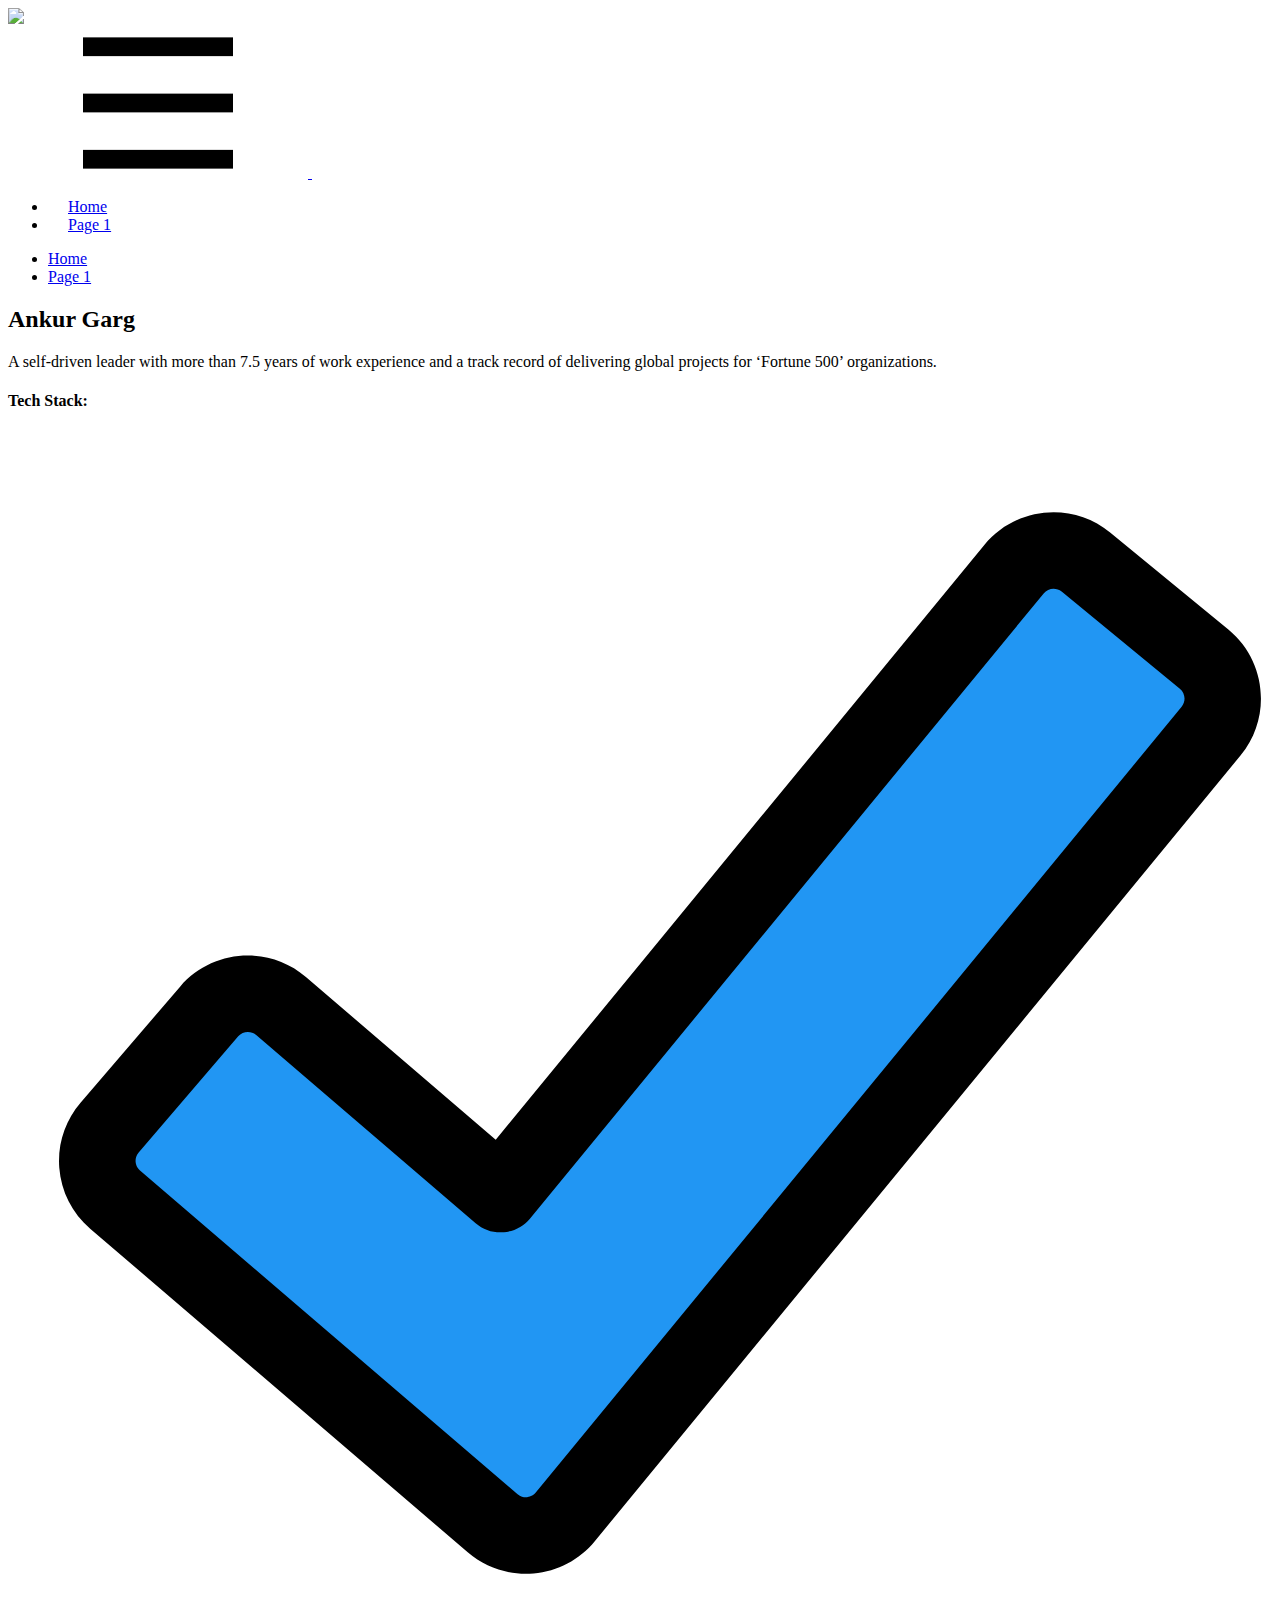
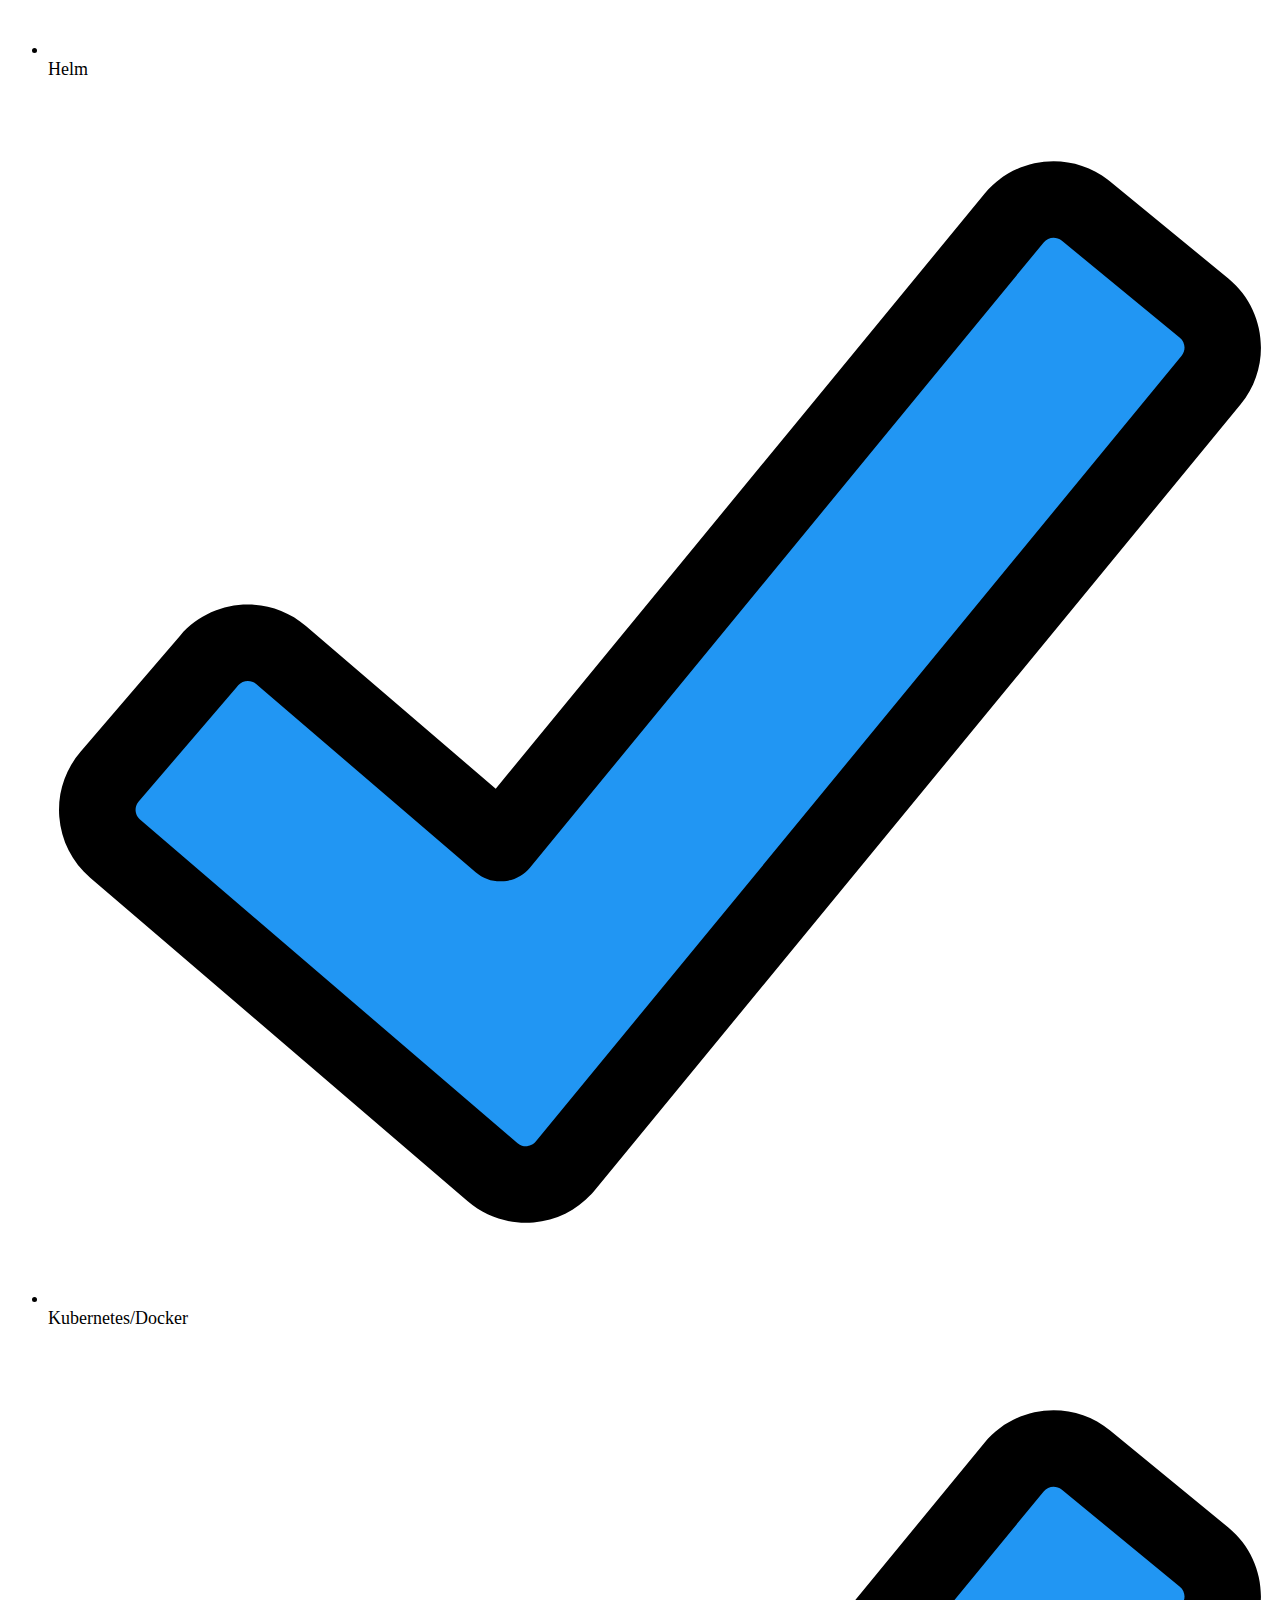
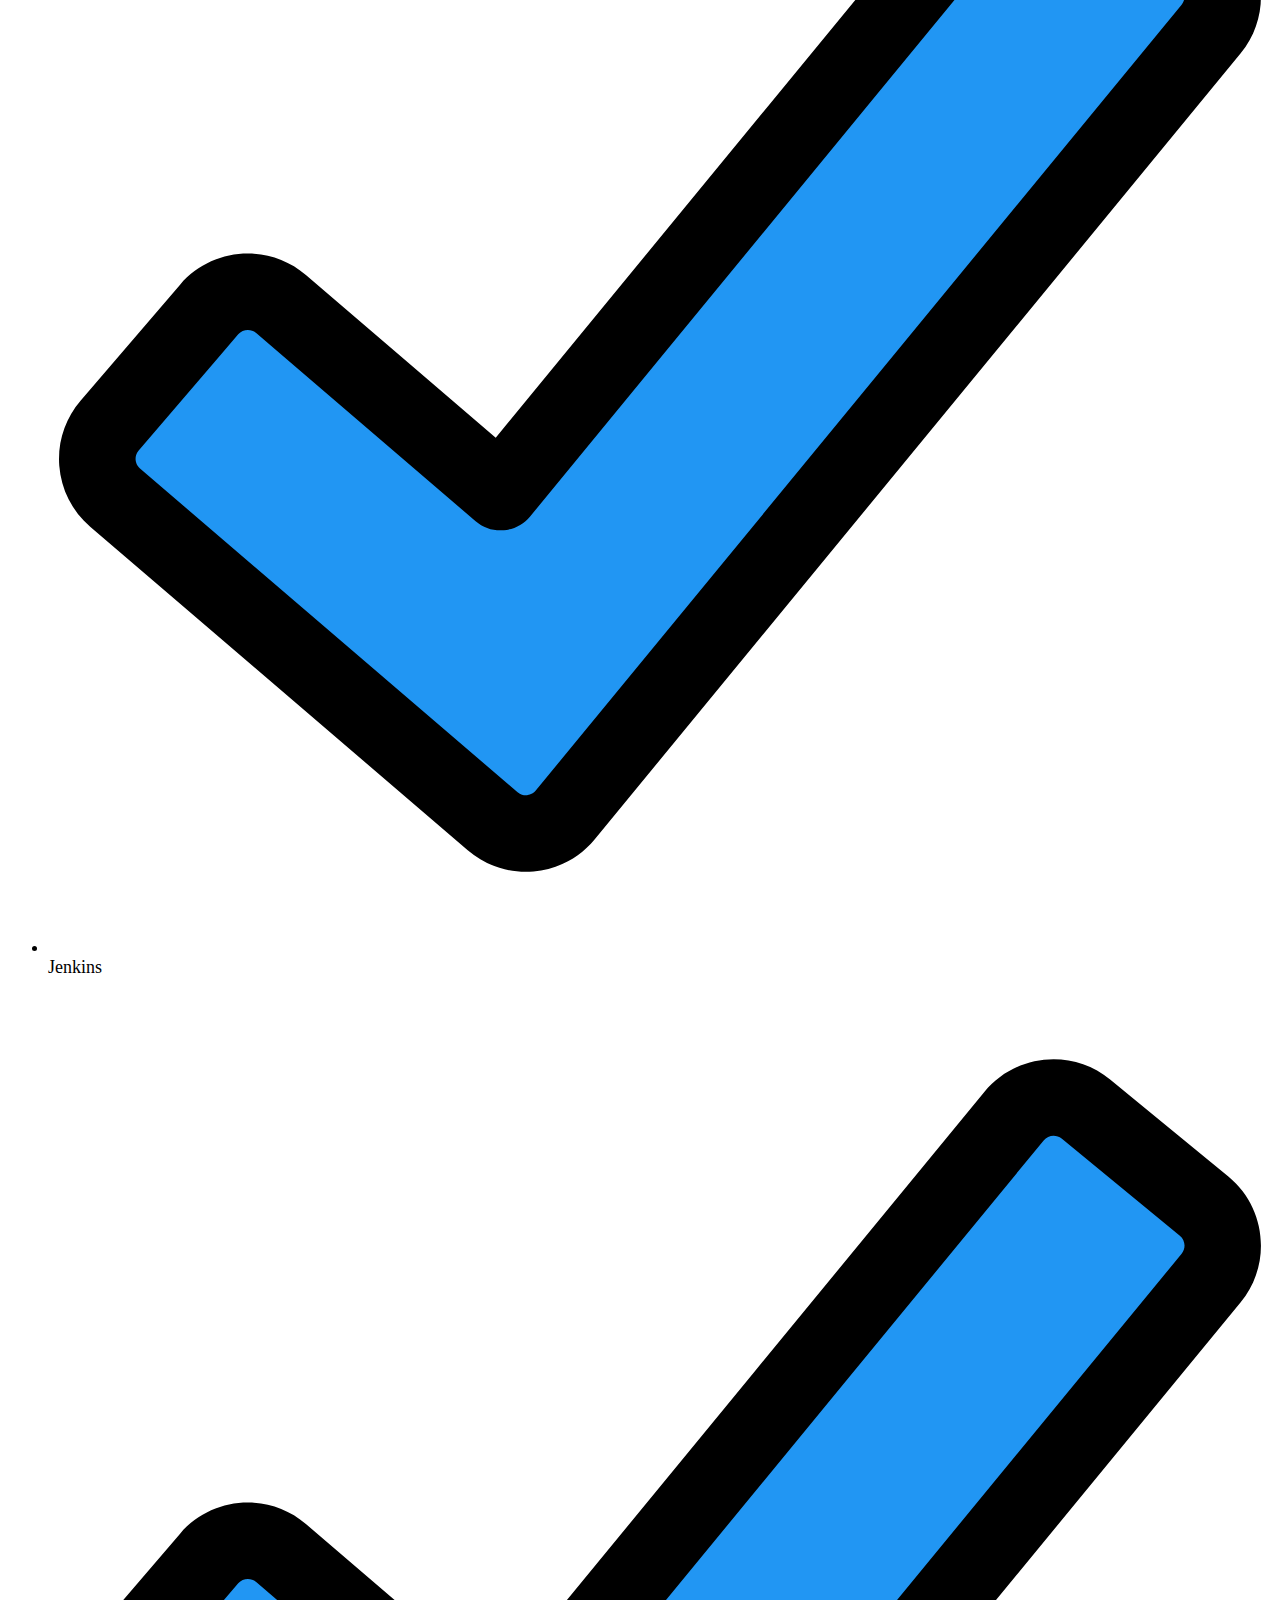
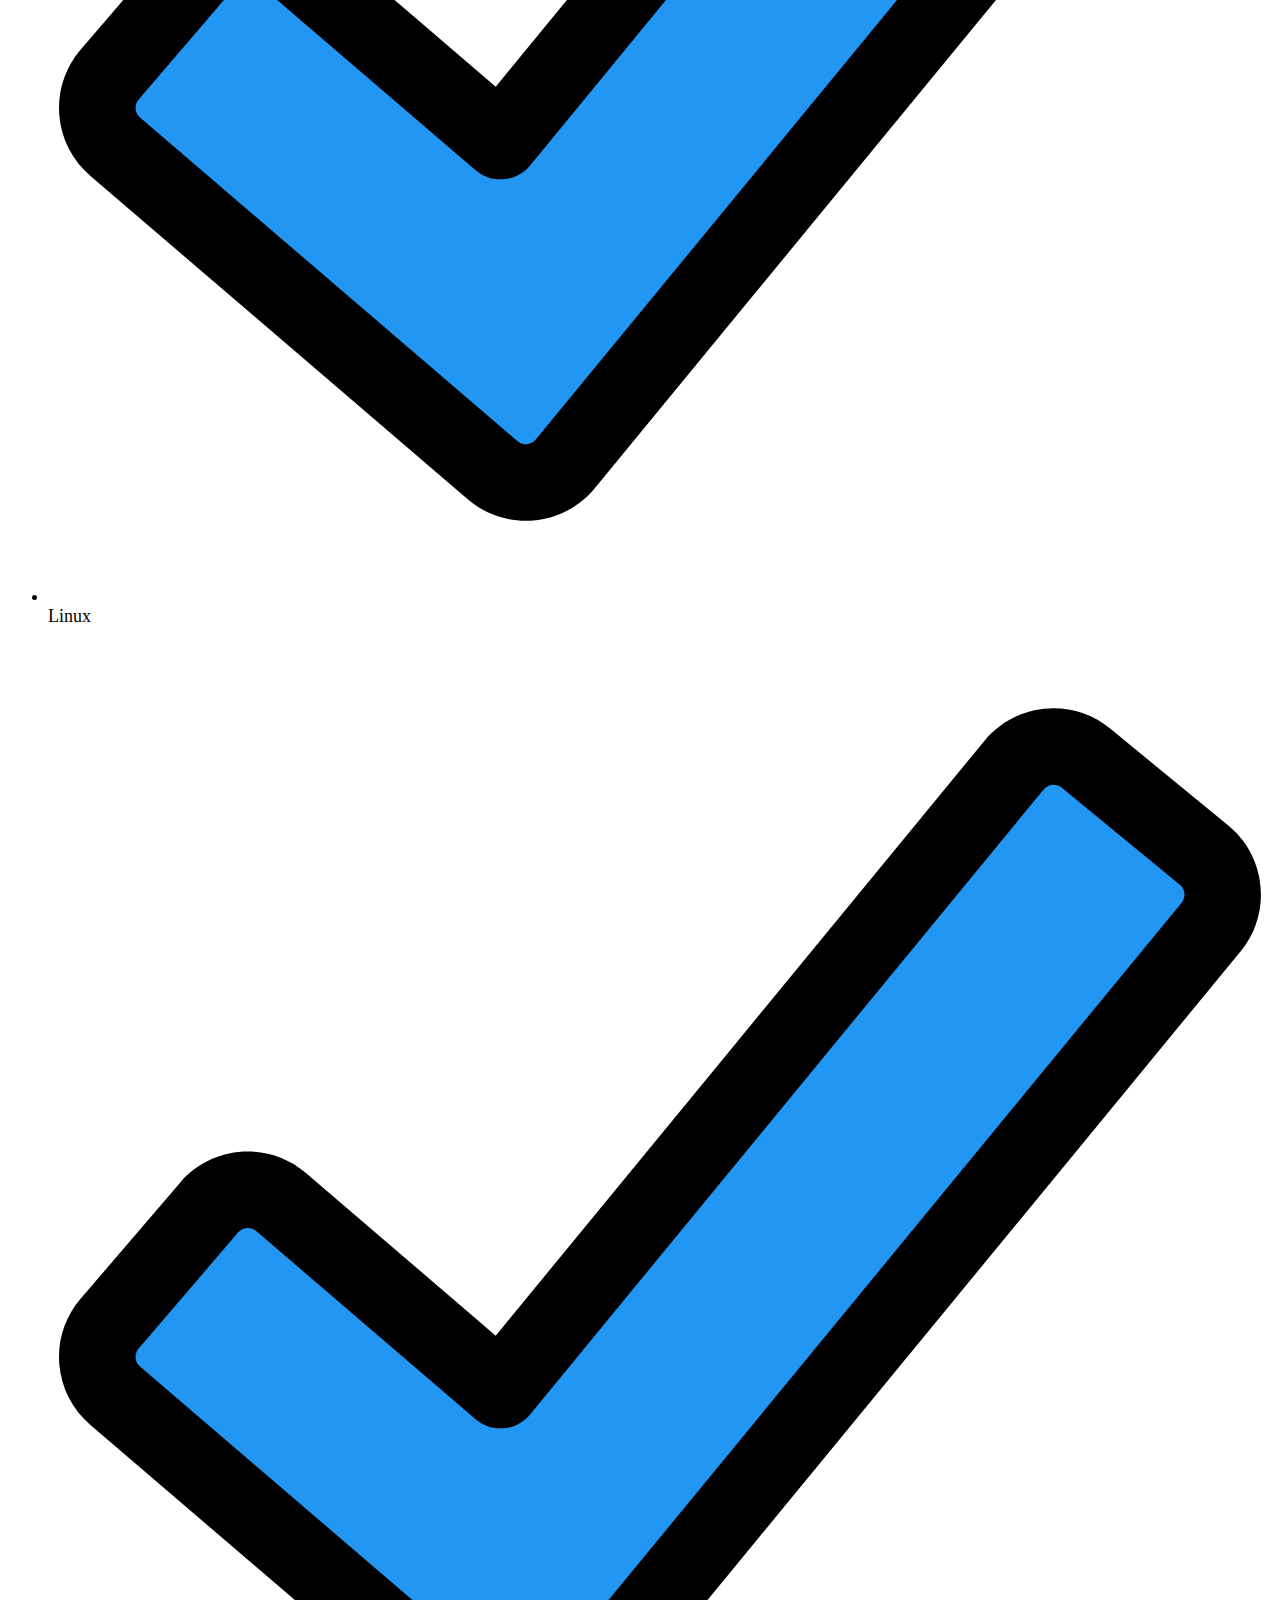
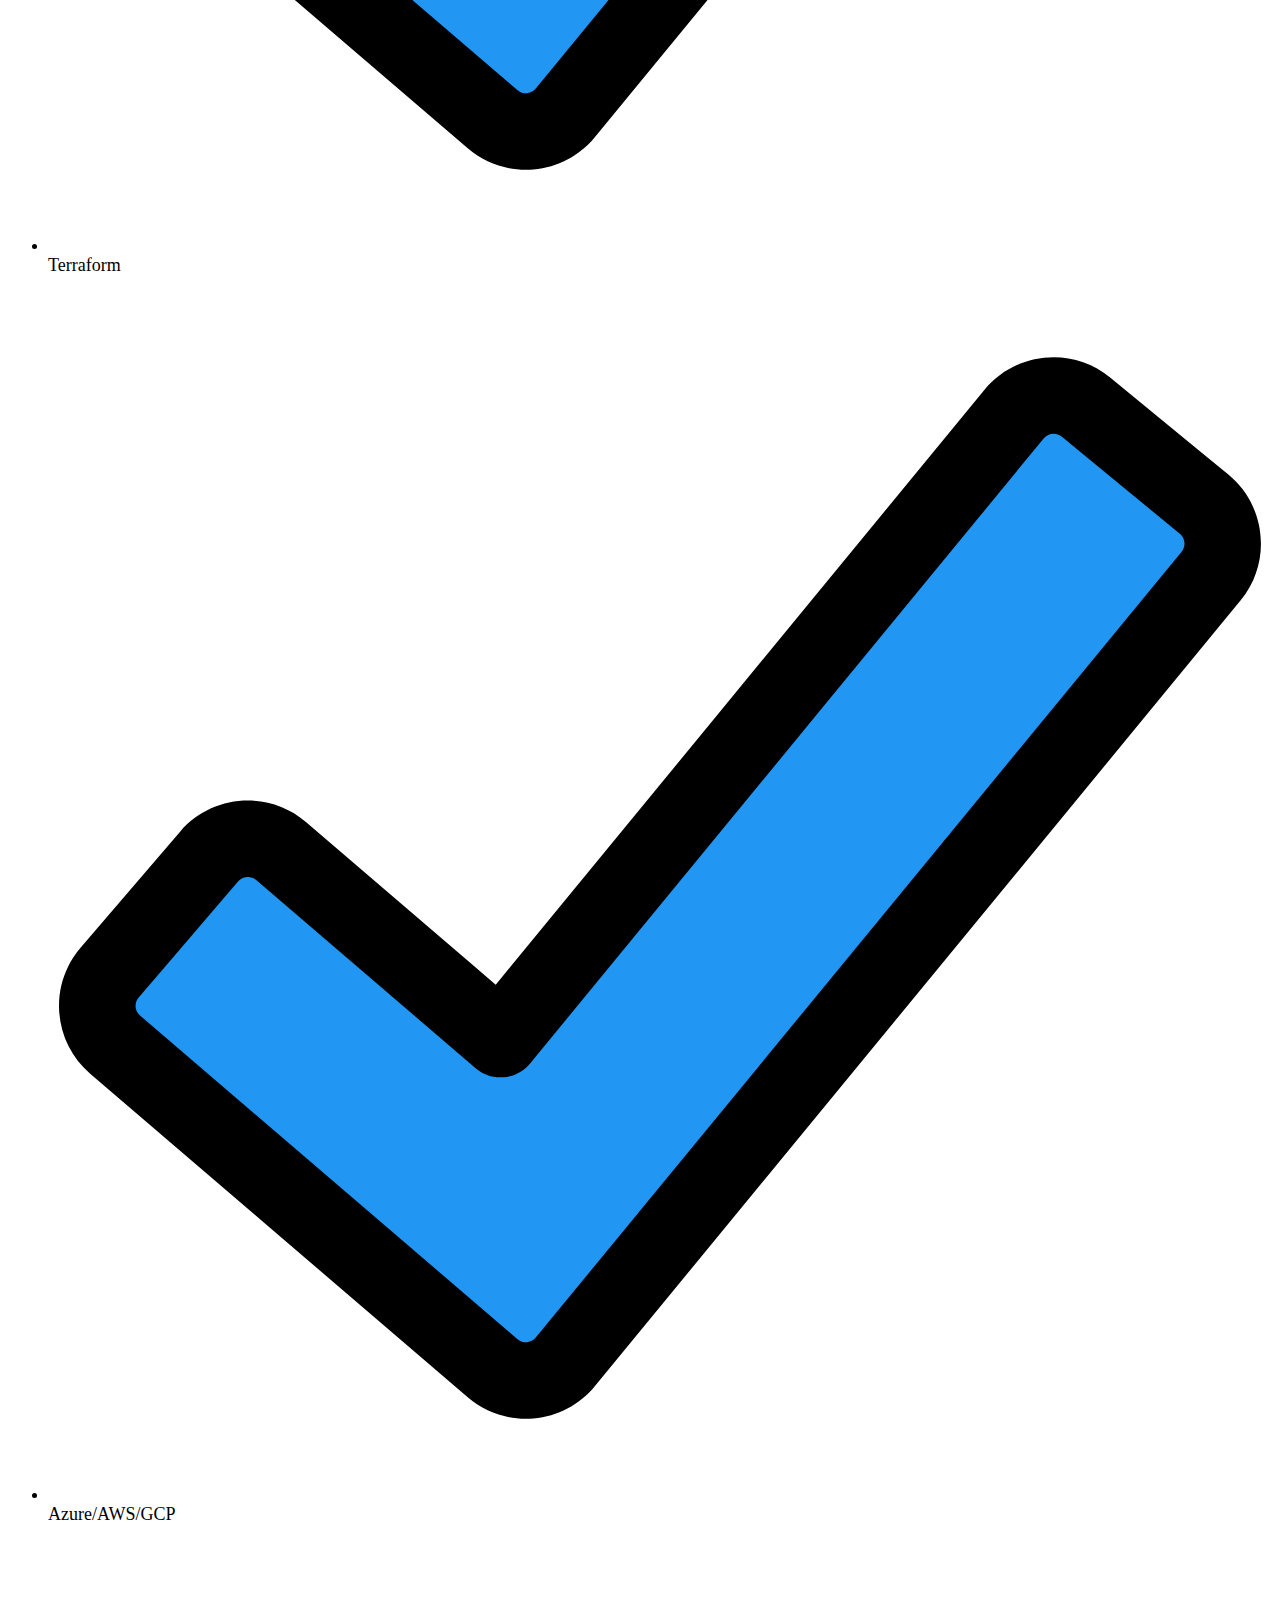
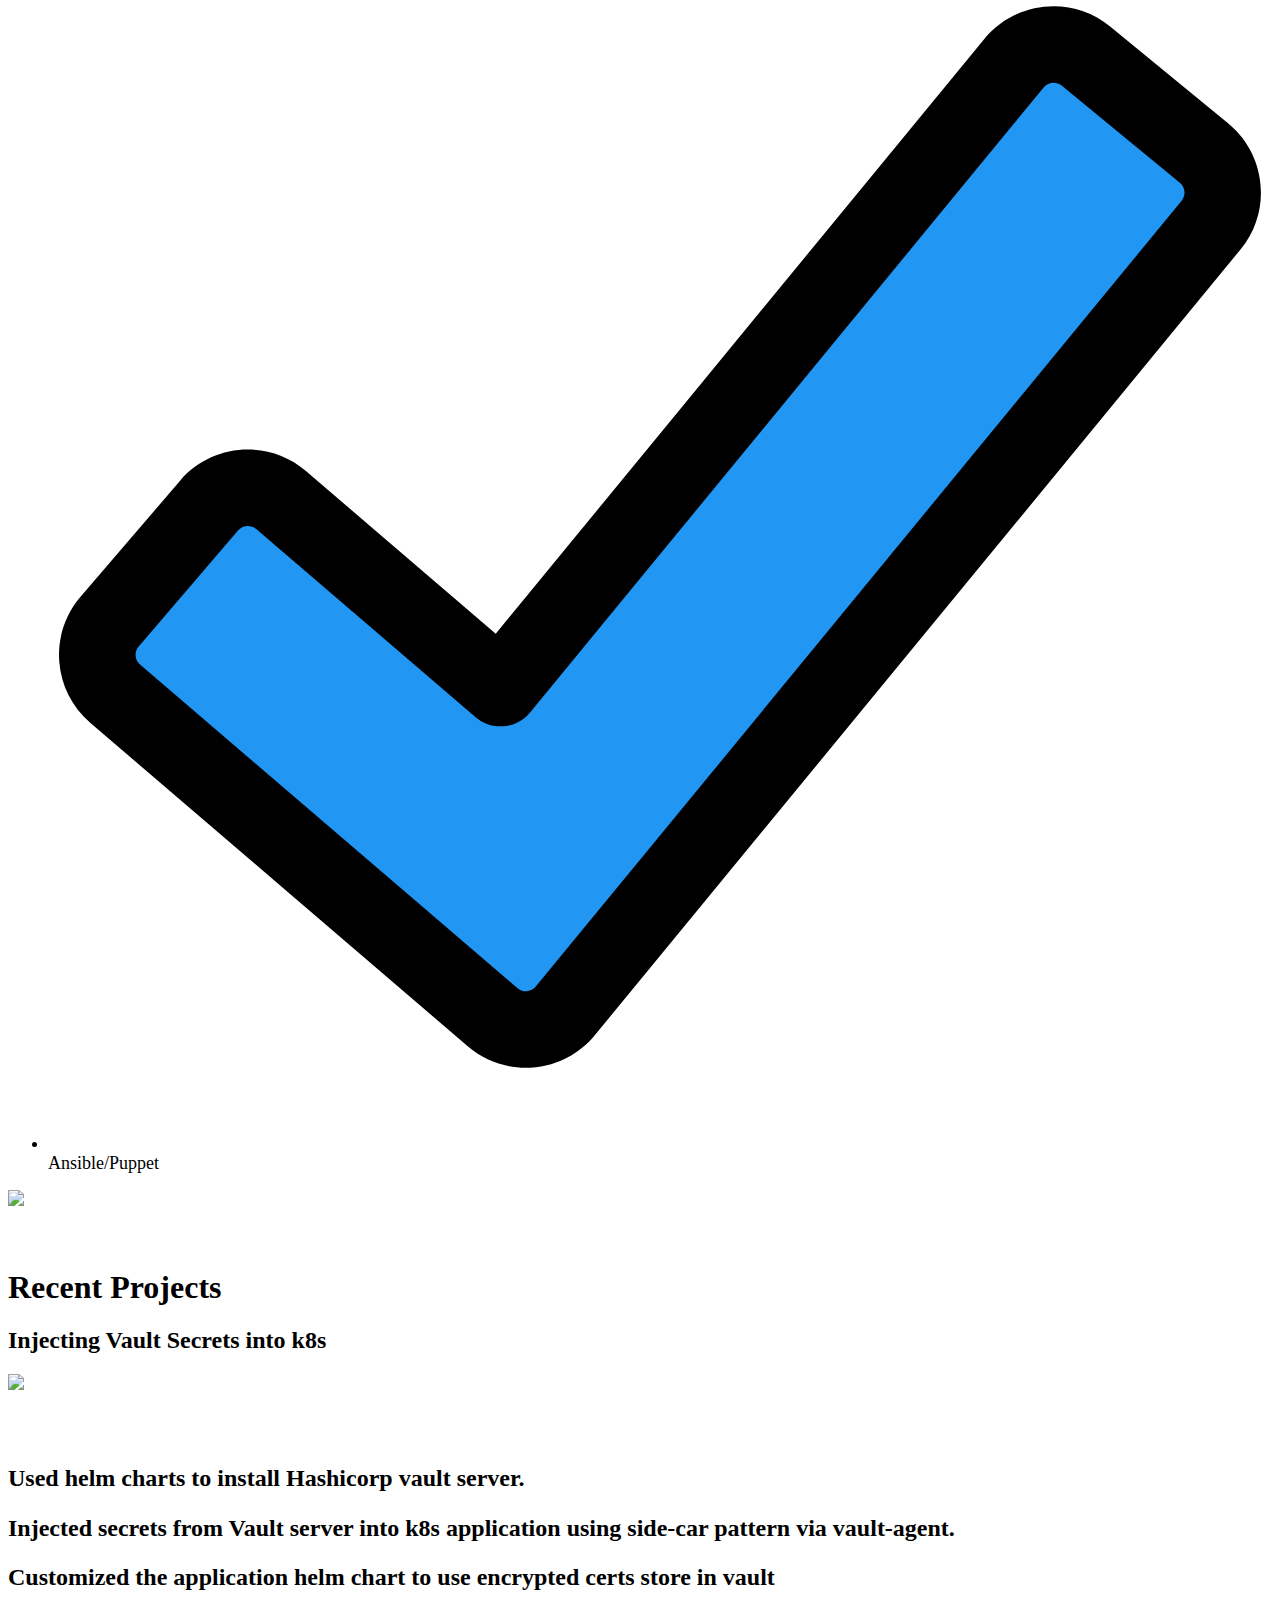
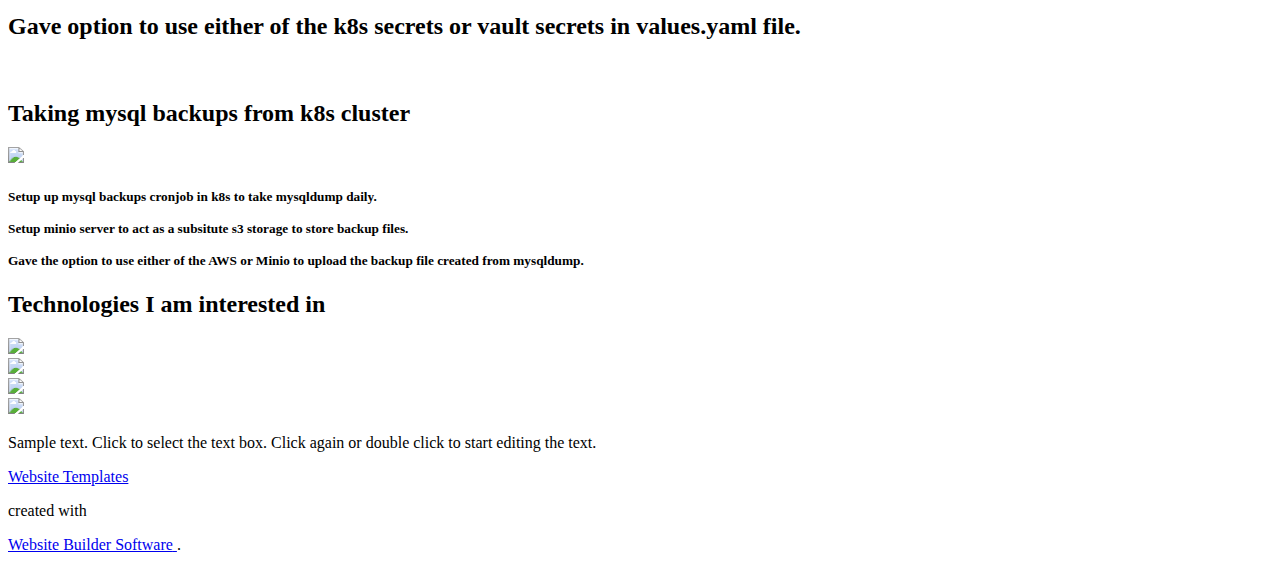
==== index.html @ 7fe05482 "Create index.html" ====
<!DOCTYPE html>
<html style="font-size: 16px;">
  <head>
    <meta name="viewport" content="width=device-width, initial-scale=1.0">
    <meta charset="utf-8">
    <meta name="keywords" content="Resume">
    <meta name="description" content="">
    <meta name="page_type" content="np-template-header-footer-from-plugin">
    <title>Home</title>
    <link rel="stylesheet" href="nicepage.css" media="screen">
<link rel="stylesheet" href="Home.css" media="screen">
    <script class="u-script" type="text/javascript" src="jquery.js" defer=""></script>
    <script class="u-script" type="text/javascript" src="nicepage.js" defer=""></script>
    <meta name="generator" content="Nicepage 3.15.3, nicepage.com">
    <link id="u-theme-google-font" rel="stylesheet" href="https://fonts.googleapis.com/css?family=Roboto:100,100i,300,300i,400,400i,500,500i,700,700i,900,900i|Open+Sans:300,300i,400,400i,600,600i,700,700i,800,800i">
    
    
    
    
    
    <script type="application/ld+json">{
		"@context": "http://schema.org",
		"@type": "Organization",
		"name": "",
		"url": "index.html",
		"logo": "images/default-logo.png"
}</script>
    <meta property="og:title" content="Home">
    <meta property="og:type" content="website">
    <meta name="theme-color" content="#478ac9">
    <link rel="canonical" href="index.html">
    <meta property="og:url" content="index.html">
  </head>
  <body data-home-page="Home.html" data-home-page-title="Home" class="u-body"><header class="u-clearfix u-header u-header" id="sec-7d2a"><div class="u-clearfix u-sheet u-valign-middle u-sheet-1">
        <a href="https://nicepage.com" class="u-image u-logo u-image-1">
          <img src="images/default-logo.png" class="u-logo-image u-logo-image-1">
        </a>
        <nav class="u-menu u-menu-dropdown u-offcanvas u-menu-1">
          <div class="menu-collapse" style="font-size: 1rem; letter-spacing: 0px;">
            <a class="u-button-style u-custom-left-right-menu-spacing u-custom-padding-bottom u-custom-top-bottom-menu-spacing u-nav-link u-text-active-palette-1-base u-text-hover-palette-2-base" href="#">
              <svg><use xmlns:xlink="http://www.w3.org/1999/xlink" xlink:href="#menu-hamburger"></use></svg>
              <svg version="1.1" xmlns="http://www.w3.org/2000/svg" xmlns:xlink="http://www.w3.org/1999/xlink"><defs><symbol id="menu-hamburger" viewBox="0 0 16 16" style="width: 16px; height: 16px;"><rect y="1" width="16" height="2"></rect><rect y="7" width="16" height="2"></rect><rect y="13" width="16" height="2"></rect>
</symbol>
</defs></svg>
            </a>
          </div>
          <div class="u-nav-container">
            <ul class="u-nav u-unstyled u-nav-1"><li class="u-nav-item"><a class="u-button-style u-nav-link u-text-active-palette-1-base u-text-hover-palette-2-base" href="Home.html" style="padding: 10px 20px;">Home</a>
</li><li class="u-nav-item"><a class="u-button-style u-nav-link u-text-active-palette-1-base u-text-hover-palette-2-base" href="Page-1.html" style="padding: 10px 20px;">Page 1</a>
</li></ul>
          </div>
          <div class="u-nav-container-collapse">
            <div class="u-black u-container-style u-inner-container-layout u-opacity u-opacity-95 u-sidenav">
              <div class="u-sidenav-overflow">
                <div class="u-menu-close"></div>
                <ul class="u-align-center u-nav u-popupmenu-items u-unstyled u-nav-2"><li class="u-nav-item"><a class="u-button-style u-nav-link" href="Home.html">Home</a>
</li><li class="u-nav-item"><a class="u-button-style u-nav-link" href="Page-1.html">Page 1</a>
</li></ul>
              </div>
            </div>
            <div class="u-black u-menu-overlay u-opacity u-opacity-70"></div>
          </div>
        </nav>
      </div></header>
    <section class="u-align-center u-clearfix u-section-1" id="carousel_e7df">
      <div class="u-clearfix u-expanded-width u-layout-wrap u-layout-wrap-1">
        <div class="u-layout" style="">
          <div class="u-layout-row" style="">
            <div class="u-container-style u-layout-cell u-palette-3-light-3 u-size-30 u-layout-cell-1">
              <div class="u-container-layout u-container-layout-1">
                <h2 class="u-custom-font u-font-georgia u-text u-text-1">Ankur Garg</h2>
                <p class="u-custom-font u-heading-font u-text u-text-2">A
self-driven leader with more than 7.5 years of work experience and a track record
of delivering global projects for ‘Fortune 500’ organizations.</p>
                <h4 class="u-align-left u-text u-text-3">Tech Stack:&nbsp;</h4>
                <ul class="u-align-left u-custom-list u-indent-4 u-spacing-8 u-text u-text-4">
                  <li>
                    <div class="class u-list-icon u-list-icon-1">
                      <svg class="u-svg-content" viewBox="0 0 24 24" id="svg-b1f6"><path d="m23.526 5.101c-.04-.399-.231-.759-.541-1.014l-2.318-1.904c-.639-.524-1.585-.432-2.111.207l-9.745 11.86-3.916-3.355c-.628-.536-1.576-.465-2.115.163l-1.952 2.278c-.261.304-.388.691-.357 1.091s.215.764.52 1.024l7.403 6.346c.275.235.616.361.974.361.044 0 .089-.002.134-.006.405-.036.77-.229 1.028-.542l12.662-15.411c.255-.309.373-.7.334-1.098z" fill="#2196f3"></path><path d="m.638 13.173c-.304.354-.452.807-.417 1.273.036.466.251.891.606 1.194l7.403 6.346v.001c.321.273.719.421 1.136.421.052 0 .104-.003.156-.007.472-.042.898-.266 1.199-.632l12.665-15.411c.613-.746.504-1.852-.242-2.464l-2.318-1.904c-.744-.612-1.848-.504-2.463.24l-9.584 11.665-3.722-3.189c-.732-.627-1.839-.543-2.467.189zm3.444-1.329 4.303 3.688c.153.131.348.196.554.178.201-.018.386-.115.514-.271l10.07-12.255c.087-.107.246-.123.352-.035l2.318 1.904c.107.088.123.246.035.353l-12.664 15.41c-.058.07-.132.087-.171.09-.039.006-.115.001-.185-.059l-7.404-6.346c-.068-.059-.083-.132-.086-.171-.003-.038.001-.113.06-.182l1.952-2.278c.089-.102.247-.116.352-.026z"></path></svg>
                    </div>
                    <span style="font-size: 1.125rem;">Helm</span>
                  </li>
                  <li>
                    <div class="class u-list-icon u-list-icon-2">
                      <svg class="u-svg-content" viewBox="0 0 24 24" id="svg-b1f6"><path d="m23.526 5.101c-.04-.399-.231-.759-.541-1.014l-2.318-1.904c-.639-.524-1.585-.432-2.111.207l-9.745 11.86-3.916-3.355c-.628-.536-1.576-.465-2.115.163l-1.952 2.278c-.261.304-.388.691-.357 1.091s.215.764.52 1.024l7.403 6.346c.275.235.616.361.974.361.044 0 .089-.002.134-.006.405-.036.77-.229 1.028-.542l12.662-15.411c.255-.309.373-.7.334-1.098z" fill="#2196f3"></path><path d="m.638 13.173c-.304.354-.452.807-.417 1.273.036.466.251.891.606 1.194l7.403 6.346v.001c.321.273.719.421 1.136.421.052 0 .104-.003.156-.007.472-.042.898-.266 1.199-.632l12.665-15.411c.613-.746.504-1.852-.242-2.464l-2.318-1.904c-.744-.612-1.848-.504-2.463.24l-9.584 11.665-3.722-3.189c-.732-.627-1.839-.543-2.467.189zm3.444-1.329 4.303 3.688c.153.131.348.196.554.178.201-.018.386-.115.514-.271l10.07-12.255c.087-.107.246-.123.352-.035l2.318 1.904c.107.088.123.246.035.353l-12.664 15.41c-.058.07-.132.087-.171.09-.039.006-.115.001-.185-.059l-7.404-6.346c-.068-.059-.083-.132-.086-.171-.003-.038.001-.113.06-.182l1.952-2.278c.089-.102.247-.116.352-.026z"></path></svg>
                    </div>
                    <span style="font-size: 1.125rem;"> Kubernetes/Docker</span>
                  </li>
                  <li>
                    <div class="class u-list-icon u-list-icon-3">
                      <svg class="u-svg-content" viewBox="0 0 24 24" id="svg-b1f6"><path d="m23.526 5.101c-.04-.399-.231-.759-.541-1.014l-2.318-1.904c-.639-.524-1.585-.432-2.111.207l-9.745 11.86-3.916-3.355c-.628-.536-1.576-.465-2.115.163l-1.952 2.278c-.261.304-.388.691-.357 1.091s.215.764.52 1.024l7.403 6.346c.275.235.616.361.974.361.044 0 .089-.002.134-.006.405-.036.77-.229 1.028-.542l12.662-15.411c.255-.309.373-.7.334-1.098z" fill="#2196f3"></path><path d="m.638 13.173c-.304.354-.452.807-.417 1.273.036.466.251.891.606 1.194l7.403 6.346v.001c.321.273.719.421 1.136.421.052 0 .104-.003.156-.007.472-.042.898-.266 1.199-.632l12.665-15.411c.613-.746.504-1.852-.242-2.464l-2.318-1.904c-.744-.612-1.848-.504-2.463.24l-9.584 11.665-3.722-3.189c-.732-.627-1.839-.543-2.467.189zm3.444-1.329 4.303 3.688c.153.131.348.196.554.178.201-.018.386-.115.514-.271l10.07-12.255c.087-.107.246-.123.352-.035l2.318 1.904c.107.088.123.246.035.353l-12.664 15.41c-.058.07-.132.087-.171.09-.039.006-.115.001-.185-.059l-7.404-6.346c-.068-.059-.083-.132-.086-.171-.003-.038.001-.113.06-.182l1.952-2.278c.089-.102.247-.116.352-.026z"></path></svg>
                    </div>
                    <span style="font-size: 1.125rem;"> Jenkins</span>
                  </li>
                  <li>
                    <div class="class u-list-icon u-list-icon-4">
                      <svg class="u-svg-content" viewBox="0 0 24 24" id="svg-b1f6"><path d="m23.526 5.101c-.04-.399-.231-.759-.541-1.014l-2.318-1.904c-.639-.524-1.585-.432-2.111.207l-9.745 11.86-3.916-3.355c-.628-.536-1.576-.465-2.115.163l-1.952 2.278c-.261.304-.388.691-.357 1.091s.215.764.52 1.024l7.403 6.346c.275.235.616.361.974.361.044 0 .089-.002.134-.006.405-.036.77-.229 1.028-.542l12.662-15.411c.255-.309.373-.7.334-1.098z" fill="#2196f3"></path><path d="m.638 13.173c-.304.354-.452.807-.417 1.273.036.466.251.891.606 1.194l7.403 6.346v.001c.321.273.719.421 1.136.421.052 0 .104-.003.156-.007.472-.042.898-.266 1.199-.632l12.665-15.411c.613-.746.504-1.852-.242-2.464l-2.318-1.904c-.744-.612-1.848-.504-2.463.24l-9.584 11.665-3.722-3.189c-.732-.627-1.839-.543-2.467.189zm3.444-1.329 4.303 3.688c.153.131.348.196.554.178.201-.018.386-.115.514-.271l10.07-12.255c.087-.107.246-.123.352-.035l2.318 1.904c.107.088.123.246.035.353l-12.664 15.41c-.058.07-.132.087-.171.09-.039.006-.115.001-.185-.059l-7.404-6.346c-.068-.059-.083-.132-.086-.171-.003-.038.001-.113.06-.182l1.952-2.278c.089-.102.247-.116.352-.026z"></path></svg>
                    </div>
                    <span style="font-size: 1.125rem;"> Linux</span>
                  </li>
                  <li>
                    <div class="class u-list-icon u-list-icon-5">
                      <svg class="u-svg-content" viewBox="0 0 24 24" id="svg-b1f6"><path d="m23.526 5.101c-.04-.399-.231-.759-.541-1.014l-2.318-1.904c-.639-.524-1.585-.432-2.111.207l-9.745 11.86-3.916-3.355c-.628-.536-1.576-.465-2.115.163l-1.952 2.278c-.261.304-.388.691-.357 1.091s.215.764.52 1.024l7.403 6.346c.275.235.616.361.974.361.044 0 .089-.002.134-.006.405-.036.77-.229 1.028-.542l12.662-15.411c.255-.309.373-.7.334-1.098z" fill="#2196f3"></path><path d="m.638 13.173c-.304.354-.452.807-.417 1.273.036.466.251.891.606 1.194l7.403 6.346v.001c.321.273.719.421 1.136.421.052 0 .104-.003.156-.007.472-.042.898-.266 1.199-.632l12.665-15.411c.613-.746.504-1.852-.242-2.464l-2.318-1.904c-.744-.612-1.848-.504-2.463.24l-9.584 11.665-3.722-3.189c-.732-.627-1.839-.543-2.467.189zm3.444-1.329 4.303 3.688c.153.131.348.196.554.178.201-.018.386-.115.514-.271l10.07-12.255c.087-.107.246-.123.352-.035l2.318 1.904c.107.088.123.246.035.353l-12.664 15.41c-.058.07-.132.087-.171.09-.039.006-.115.001-.185-.059l-7.404-6.346c-.068-.059-.083-.132-.086-.171-.003-.038.001-.113.06-.182l1.952-2.278c.089-.102.247-.116.352-.026z"></path></svg>
                    </div>
                    <span style="font-size: 1.125rem;"> Terraform</span>
                  </li>
                  <li>
                    <div class="class u-list-icon u-list-icon-6">
                      <svg class="u-svg-content" viewBox="0 0 24 24" id="svg-b1f6"><path d="m23.526 5.101c-.04-.399-.231-.759-.541-1.014l-2.318-1.904c-.639-.524-1.585-.432-2.111.207l-9.745 11.86-3.916-3.355c-.628-.536-1.576-.465-2.115.163l-1.952 2.278c-.261.304-.388.691-.357 1.091s.215.764.52 1.024l7.403 6.346c.275.235.616.361.974.361.044 0 .089-.002.134-.006.405-.036.77-.229 1.028-.542l12.662-15.411c.255-.309.373-.7.334-1.098z" fill="#2196f3"></path><path d="m.638 13.173c-.304.354-.452.807-.417 1.273.036.466.251.891.606 1.194l7.403 6.346v.001c.321.273.719.421 1.136.421.052 0 .104-.003.156-.007.472-.042.898-.266 1.199-.632l12.665-15.411c.613-.746.504-1.852-.242-2.464l-2.318-1.904c-.744-.612-1.848-.504-2.463.24l-9.584 11.665-3.722-3.189c-.732-.627-1.839-.543-2.467.189zm3.444-1.329 4.303 3.688c.153.131.348.196.554.178.201-.018.386-.115.514-.271l10.07-12.255c.087-.107.246-.123.352-.035l2.318 1.904c.107.088.123.246.035.353l-12.664 15.41c-.058.07-.132.087-.171.09-.039.006-.115.001-.185-.059l-7.404-6.346c-.068-.059-.083-.132-.086-.171-.003-.038.001-.113.06-.182l1.952-2.278c.089-.102.247-.116.352-.026z"></path></svg>
                    </div>
                    <span style="font-size: 1.125rem;"> Azure/AWS/GCP</span>
                  </li>
                  <li>
                    <div class="class u-list-icon u-list-icon-7">
                      <svg class="u-svg-content" viewBox="0 0 24 24" id="svg-b1f6"><path d="m23.526 5.101c-.04-.399-.231-.759-.541-1.014l-2.318-1.904c-.639-.524-1.585-.432-2.111.207l-9.745 11.86-3.916-3.355c-.628-.536-1.576-.465-2.115.163l-1.952 2.278c-.261.304-.388.691-.357 1.091s.215.764.52 1.024l7.403 6.346c.275.235.616.361.974.361.044 0 .089-.002.134-.006.405-.036.77-.229 1.028-.542l12.662-15.411c.255-.309.373-.7.334-1.098z" fill="#2196f3"></path><path d="m.638 13.173c-.304.354-.452.807-.417 1.273.036.466.251.891.606 1.194l7.403 6.346v.001c.321.273.719.421 1.136.421.052 0 .104-.003.156-.007.472-.042.898-.266 1.199-.632l12.665-15.411c.613-.746.504-1.852-.242-2.464l-2.318-1.904c-.744-.612-1.848-.504-2.463.24l-9.584 11.665-3.722-3.189c-.732-.627-1.839-.543-2.467.189zm3.444-1.329 4.303 3.688c.153.131.348.196.554.178.201-.018.386-.115.514-.271l10.07-12.255c.087-.107.246-.123.352-.035l2.318 1.904c.107.088.123.246.035.353l-12.664 15.41c-.058.07-.132.087-.171.09-.039.006-.115.001-.185-.059l-7.404-6.346c-.068-.059-.083-.132-.086-.171-.003-.038.001-.113.06-.182l1.952-2.278c.089-.102.247-.116.352-.026z"></path></svg>
                    </div>
                    <span style="font-size: 1.125rem;"> Ansible/Puppet</span>
                  </li>
                </ul>
              </div>
            </div>
            <div class="u-align-left u-black u-container-style u-layout-cell u-size-30 u-layout-cell-2">
              <div class="u-container-layout u-container-layout-2">
                <img class="u-image u-image-1" src="images/IMG_2496.jpg" data-image-width="240" data-image-height="320">
              </div>
            </div>
          </div>
        </div>
      </div>
    </section>
    <section class="u-clearfix u-section-2" id="sec-ea04">
      <div class="u-clearfix u-sheet u-sheet-1">
        <h1 class="u-align-center u-custom-font u-font-georgia u-text u-text-1">
          <br>Recent Projects
        </h1>
        <h2 class="u-align-center u-text u-text-2">Injecting Vault Secrets into k8s</h2>
        <div class="u-clearfix u-expanded-width u-layout-wrap u-layout-wrap-1">
          <div class="u-layout">
            <div class="u-layout-row">
              <div class="u-container-style u-layout-cell u-size-30 u-layout-cell-1">
                <div class="u-container-layout u-valign-middle u-container-layout-1">
                  <img class="u-image u-image-1" src="images/secret-injection.png" data-image-width="733" data-image-height="390">
                </div>
              </div>
              <div class="u-container-style u-layout-cell u-size-30 u-layout-cell-2">
                <div class="u-container-layout u-valign-middle u-container-layout-2">
                  <div class="fr-view u-align-left u-clearfix u-rich-text u-text u-text-3" data-animation-name="pulse" data-animation-duration="1000" data-animation-delay="0" data-animation-direction="">
                    <h5>
                      <span style="font-size: 1.5rem;">
                        <br>
                      </span>
                    </h5>
                    <h5>
                      <span style="font-size: 1.5rem;">Used helm charts to install Hashicorp vault server.</span>
                    </h5>
                    <h5>
                      <span style="font-size: 1.5rem;">Injected secrets from Vault server into k8s application using side-car pattern via vault-agent.</span>
                    </h5>
                    <h5>
                      <span style="font-size: 1.5rem;">Customized the application helm chart to use encrypted certs store in vault</span>
                    </h5>
                    <h5>
                      <span style="font-size: 1.5rem;">Gave option to use either of the k8s secrets or vault secrets in values.yaml file.</span>
                    </h5>
                    <p>
                      <br>
                    </p>
                  </div>
                </div>
              </div>
            </div>
          </div>
        </div>
      </div>
    </section>
    <section class="u-clearfix u-section-3" id="sec-cc48">
      <div class="u-clearfix u-sheet u-sheet-1">
        <h2 class="u-align-center u-text u-text-default u-text-1">Taking mysql backups from k8s cluster</h2>
        <div class="u-clearfix u-expanded-width u-layout-wrap u-layout-wrap-1">
          <div class="u-layout">
            <div class="u-layout-row">
              <div class="u-container-style u-layout-cell u-size-30 u-layout-cell-1">
                <div class="u-container-layout u-valign-middle u-container-layout-1">
                  <img class="u-align-center u-image u-image-1" src="images/mysqlbackup2.png" data-image-width="928" data-image-height="433">
                </div>
              </div>
              <div class="u-container-style u-layout-cell u-size-30 u-layout-cell-2">
                <div class="u-container-layout u-container-layout-2">
                  <h5 class="u-text u-text-default u-text-2">Setup up mysql backups cronjob in k8s to take mysqldump daily.<br>
                    <br>Setup minio server to act as a subsitute s3 storage to store backup files.<br>
                    <br>Gave the option to use either of the AWS or Minio to upload the backup file created from mysqldump.
                  </h5>
                </div>
              </div>
            </div>
          </div>
        </div>
      </div>
    </section>
    <section class="u-align-center u-clearfix u-section-4" id="sec-3a36">
      <div class="u-clearfix u-sheet u-sheet-1">
        <h2 class="u-text u-text-1">Technologies I am interested in</h2>
        <div class="u-expanded-width u-list u-list-1">
          <div class="u-repeater u-repeater-1">
            <div class="u-container-style u-list-item u-repeater-item">
              <div class="u-container-layout u-similar-container u-container-layout-1">
                <img class="u-image u-image-contain u-image-1" src="images/k8s.png" data-image-width="512" data-image-height="512">
              </div>
            </div>
            <div class="u-container-style u-list-item u-repeater-item">
              <div class="u-container-layout u-similar-container u-container-layout-2">
                <img class="u-image u-image-contain u-image-2" src="images/helm.png" data-image-width="400" data-image-height="400">
              </div>
            </div>
            <div class="u-container-style u-list-item u-repeater-item">
              <div class="u-container-layout u-similar-container u-container-layout-3">
                <img class="u-image u-image-contain u-image-3" src="images/docker.png" data-image-width="1354" data-image-height="1208">
              </div>
            </div>
            <div class="u-container-style u-list-item u-repeater-item">
              <div class="u-container-layout u-similar-container u-container-layout-4">
                <img class="u-image u-image-contain u-image-4" src="images/jenkins.png" data-image-width="1100" data-image-height="600">
              </div>
            </div>
          </div>
        </div>
      </div>
    </section>
    
    
    <footer class="u-align-center u-clearfix u-footer u-grey-80 u-footer" id="sec-c8a5"><div class="u-clearfix u-sheet u-sheet-1">
        <p class="u-small-text u-text u-text-variant u-text-1">Sample text. Click to select the text box. Click again or double click to start editing the text.</p>
      </div></footer>
    <section class="u-backlink u-clearfix u-grey-80">
      <a class="u-link" href="https://nicepage.com/website-templates" target="_blank">
        <span>Website Templates</span>
      </a>
      <p class="u-text">
        <span>created with</span>
      </p>
      <a class="u-link" href="https://nicepage.com/" target="_blank">
        <span>Website Builder Software</span>
      </a>. 
    </section>
  </body>
</html>
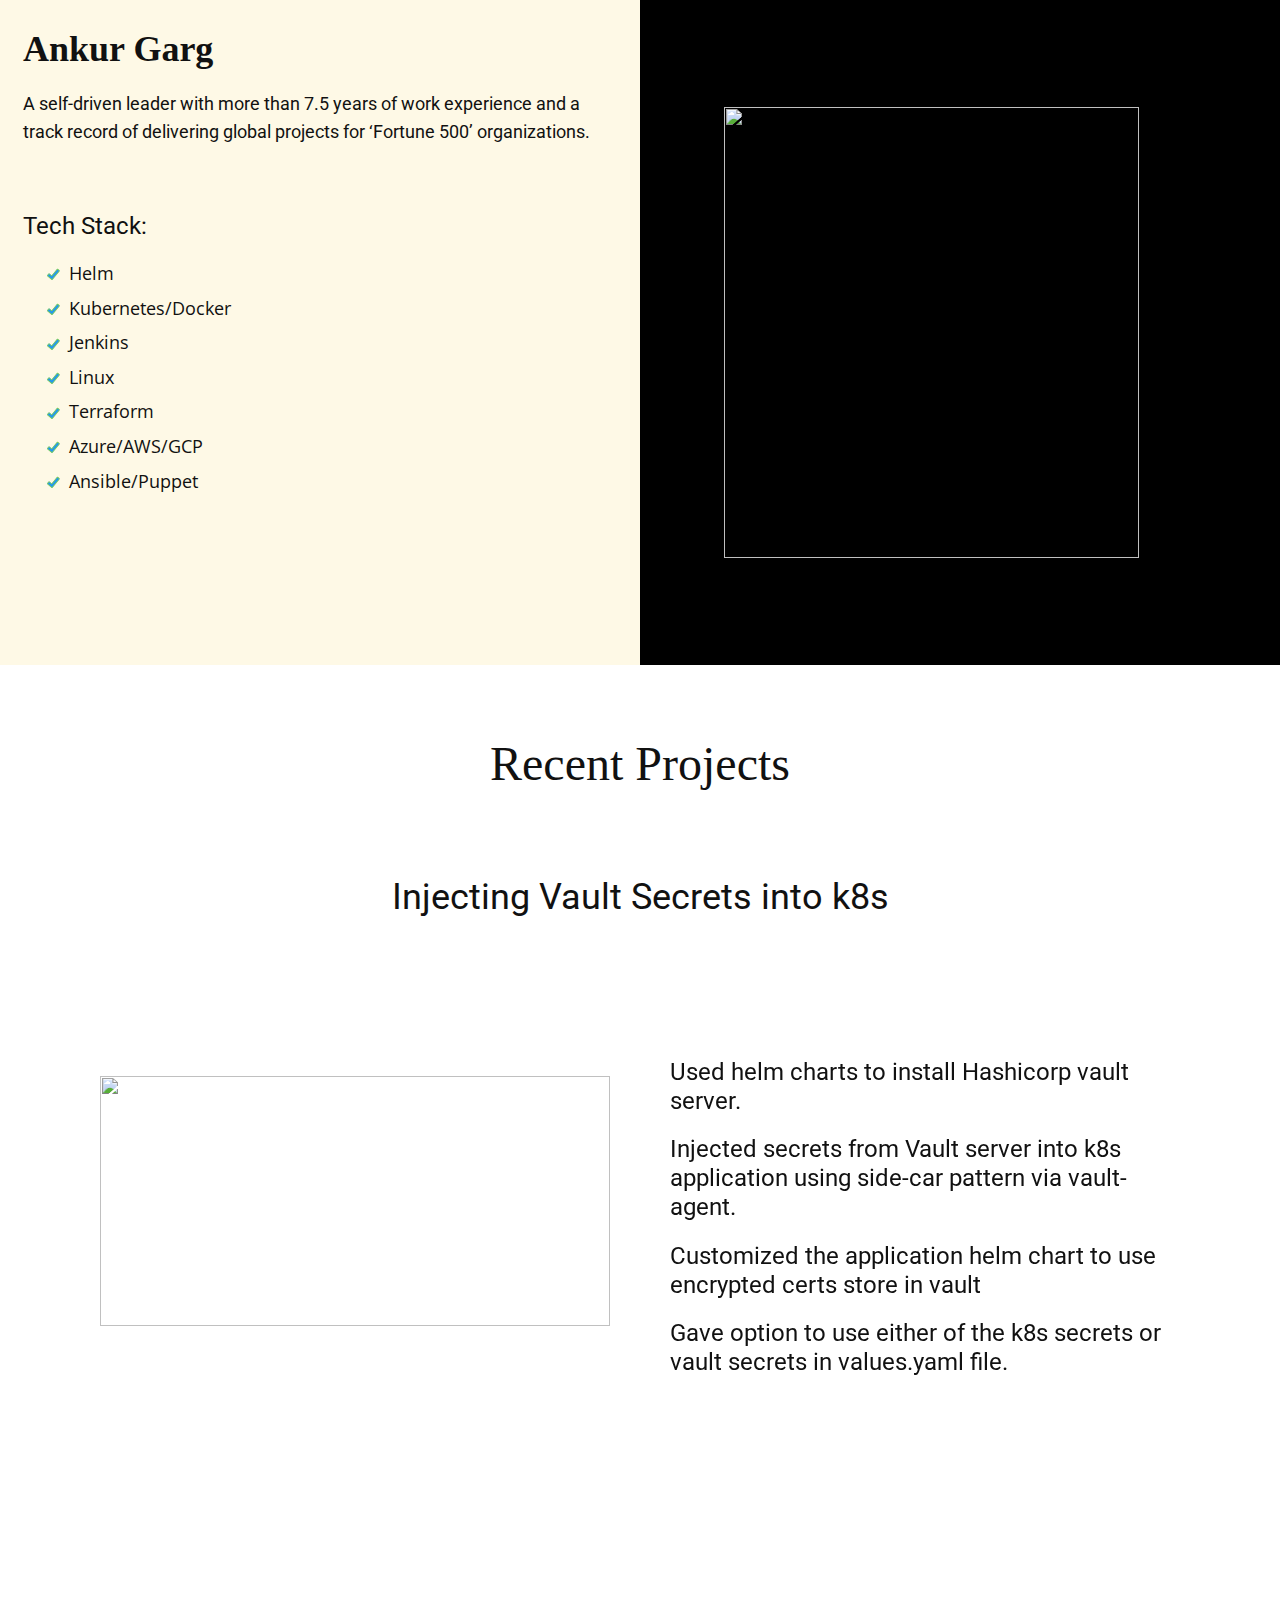
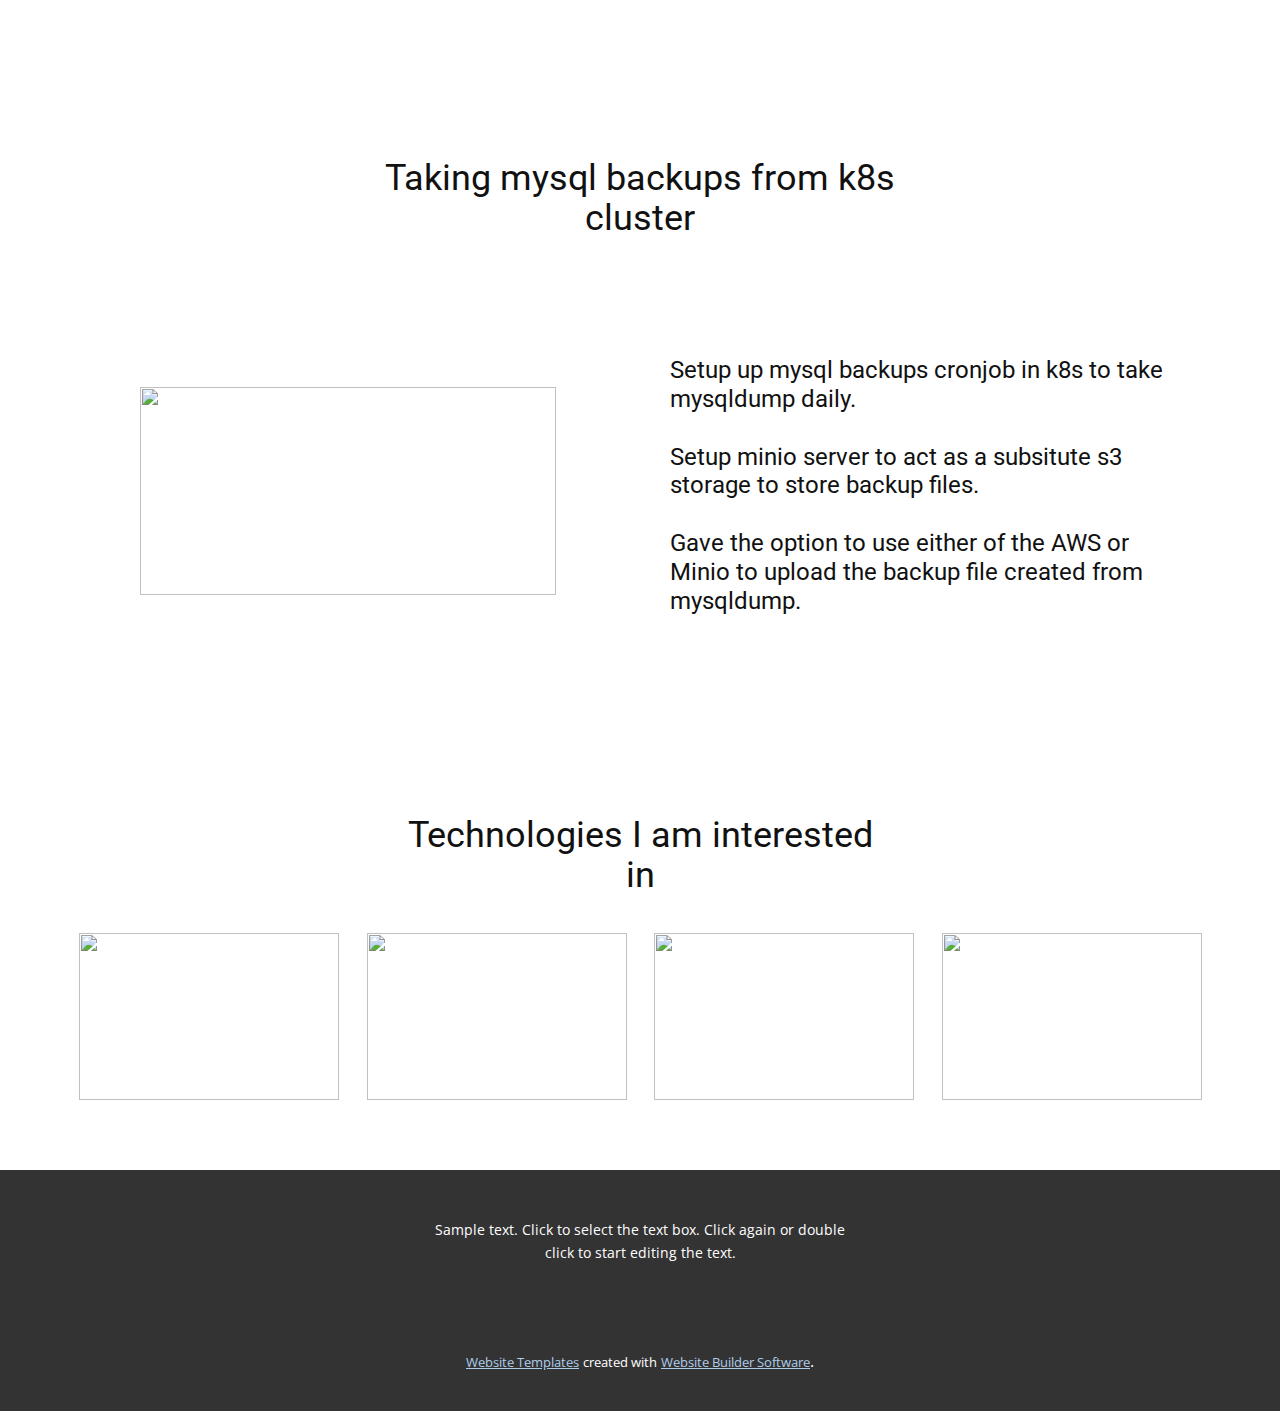
==== commit dac4e0e3: "Add files via upload" ====
--- a/index.html
+++ b/index.html
@@ -22,8 +22,7 @@
 		"@context": "http://schema.org",
 		"@type": "Organization",
 		"name": "",
-		"url": "index.html",
-		"logo": "images/default-logo.png"
+		"url": "index.html"
 }</script>
     <meta property="og:title" content="Home">
     <meta property="og:type" content="website">
@@ -31,37 +30,7 @@
     <link rel="canonical" href="index.html">
     <meta property="og:url" content="index.html">
   </head>
-  <body data-home-page="Home.html" data-home-page-title="Home" class="u-body"><header class="u-clearfix u-header u-header" id="sec-7d2a"><div class="u-clearfix u-sheet u-valign-middle u-sheet-1">
-        <a href="https://nicepage.com" class="u-image u-logo u-image-1">
-          <img src="images/default-logo.png" class="u-logo-image u-logo-image-1">
-        </a>
-        <nav class="u-menu u-menu-dropdown u-offcanvas u-menu-1">
-          <div class="menu-collapse" style="font-size: 1rem; letter-spacing: 0px;">
-            <a class="u-button-style u-custom-left-right-menu-spacing u-custom-padding-bottom u-custom-top-bottom-menu-spacing u-nav-link u-text-active-palette-1-base u-text-hover-palette-2-base" href="#">
-              <svg><use xmlns:xlink="http://www.w3.org/1999/xlink" xlink:href="#menu-hamburger"></use></svg>
-              <svg version="1.1" xmlns="http://www.w3.org/2000/svg" xmlns:xlink="http://www.w3.org/1999/xlink"><defs><symbol id="menu-hamburger" viewBox="0 0 16 16" style="width: 16px; height: 16px;"><rect y="1" width="16" height="2"></rect><rect y="7" width="16" height="2"></rect><rect y="13" width="16" height="2"></rect>
-</symbol>
-</defs></svg>
-            </a>
-          </div>
-          <div class="u-nav-container">
-            <ul class="u-nav u-unstyled u-nav-1"><li class="u-nav-item"><a class="u-button-style u-nav-link u-text-active-palette-1-base u-text-hover-palette-2-base" href="Home.html" style="padding: 10px 20px;">Home</a>
-</li><li class="u-nav-item"><a class="u-button-style u-nav-link u-text-active-palette-1-base u-text-hover-palette-2-base" href="Page-1.html" style="padding: 10px 20px;">Page 1</a>
-</li></ul>
-          </div>
-          <div class="u-nav-container-collapse">
-            <div class="u-black u-container-style u-inner-container-layout u-opacity u-opacity-95 u-sidenav">
-              <div class="u-sidenav-overflow">
-                <div class="u-menu-close"></div>
-                <ul class="u-align-center u-nav u-popupmenu-items u-unstyled u-nav-2"><li class="u-nav-item"><a class="u-button-style u-nav-link" href="Home.html">Home</a>
-</li><li class="u-nav-item"><a class="u-button-style u-nav-link" href="Page-1.html">Page 1</a>
-</li></ul>
-              </div>
-            </div>
-            <div class="u-black u-menu-overlay u-opacity u-opacity-70"></div>
-          </div>
-        </nav>
-      </div></header>
+  <body data-home-page="Home.html" data-home-page-title="Home" class="u-body u-overlap"><header class="u-align-left u-clearfix u-header u-header" id="sec-7d2a"><div class="u-clearfix u-sheet u-sheet-1"></div></header>
     <section class="u-align-center u-clearfix u-section-1" id="carousel_e7df">
       <div class="u-clearfix u-expanded-width u-layout-wrap u-layout-wrap-1">
         <div class="u-layout" style="">
@@ -175,7 +144,7 @@
     </section>
     <section class="u-clearfix u-section-3" id="sec-cc48">
       <div class="u-clearfix u-sheet u-sheet-1">
-        <h2 class="u-align-center u-text u-text-default u-text-1">Taking mysql backups from k8s cluster</h2>
+        <h2 class="u-align-center u-text u-text-1">Taking mysql backups from k8s cluster</h2>
         <div class="u-clearfix u-expanded-width u-layout-wrap u-layout-wrap-1">
           <div class="u-layout">
             <div class="u-layout-row">
@@ -186,7 +155,7 @@
               </div>
               <div class="u-container-style u-layout-cell u-size-30 u-layout-cell-2">
                 <div class="u-container-layout u-container-layout-2">
-                  <h5 class="u-text u-text-default u-text-2">Setup up mysql backups cronjob in k8s to take mysqldump daily.<br>
+                  <h5 class="u-text u-text-2">Setup up mysql backups cronjob in k8s to take mysqldump daily.<br>
                     <br>Setup minio server to act as a subsitute s3 storage to store backup files.<br>
                     <br>Gave the option to use either of the AWS or Minio to upload the backup file created from mysqldump.
                   </h5>
@@ -243,4 +212,4 @@
       </a>. 
     </section>
   </body>
-</html>
+</html>--- a/nicepage.css
+++ b/nicepage.css
@@ -0,0 +1,33718 @@
+/*begin-commonstyles library*//*!
+ * froala_editor v3.2.3 (https://www.froala.com/wysiwyg-editor)
+ * License https://froala.com/wysiwyg-editor/terms/
+ * Copyright 2014-2020 Froala Labs
+ */
+
+.fr-clearfix::after {
+  clear: both;
+  display: block;
+  content: "";
+  height: 0; }
+
+.fr-hide-by-clipping {
+  position: absolute;
+  width: 1px;
+  height: 1px;
+  padding: 0;
+  margin: -1px;
+  overflow: hidden;
+  clip: rect(0, 0, 0, 0);
+  border: 0; }
+
+.fr-view img.fr-rounded, .fr-view .fr-img-caption.fr-rounded img {
+  border-radius: 10px;
+  -moz-border-radius: 10px;
+  -webkit-border-radius: 10px;
+  -moz-background-clip: padding;
+  -webkit-background-clip: padding-box;
+  background-clip: padding-box; }
+
+.fr-view img.fr-shadow, .fr-view .fr-img-caption.fr-shadow img {
+  -webkit-box-shadow: 10px 10px 5px 0px #cccccc;
+  -moz-box-shadow: 10px 10px 5px 0px #cccccc;
+  box-shadow: 10px 10px 5px 0px #cccccc; }
+
+.fr-view img.fr-bordered, .fr-view .fr-img-caption.fr-bordered img {
+  border: solid 5px #CCC; }
+
+.fr-view img.fr-bordered {
+  -webkit-box-sizing: content-box;
+  -moz-box-sizing: content-box;
+  box-sizing: content-box; }
+
+.fr-view .fr-img-caption.fr-bordered img {
+  -webkit-box-sizing: border-box;
+  -moz-box-sizing: border-box;
+  box-sizing: border-box; }
+
+.fr-view {
+  word-wrap: break-word; }
+  .fr-view span[style~="color:"] a {
+    color: inherit; }
+  .fr-view strong {
+    font-weight: 700; }
+  .fr-view table {
+    border: none;
+    border-collapse: collapse;
+    empty-cells: show;
+    max-width: 100%; }
+    .fr-view table td {
+      min-width: 5px; }
+    .fr-view table.fr-dashed-borders td, .fr-view table.fr-dashed-borders th {
+      border-style: dashed; }
+    .fr-view table.fr-alternate-rows tbody tr:nth-child(2n) {
+      background: whitesmoke; }
+    .fr-view table td, .fr-view table th {
+      border: 1px solid #DDD; }
+      .fr-view table td:empty, .fr-view table th:empty {
+        height: 20px; }
+      .fr-view table td.fr-highlighted, .fr-view table th.fr-highlighted {
+        border: 1px double red; }
+      .fr-view table td.fr-thick, .fr-view table th.fr-thick {
+        border-width: 2px; }
+    .fr-view table th {
+      background: #ececec; }
+  .fr-view hr {
+    clear: both;
+    user-select: none;
+    -o-user-select: none;
+    -moz-user-select: none;
+    -khtml-user-select: none;
+    -webkit-user-select: none;
+    -ms-user-select: none;
+    break-after: always;
+    page-break-after: always; }
+  .fr-view .fr-file {
+    position: relative; }
+    .fr-view .fr-file::after {
+      position: relative;
+      content: "\1F4CE";
+      font-weight: normal; }
+  .fr-view pre {
+    white-space: pre-wrap;
+    word-wrap: break-word;
+    overflow: visible; }
+/*.fr-view[dir="rtl"] blockquote {
+  border-left: none;
+  border-right: solid 2px #5E35B1;
+  margin-right: 0;
+  padding-right: 5px;
+  padding-left: 0; }
+  .fr-view[dir="rtl"] blockquote blockquote {
+    border-color: #00BCD4; }
+    .fr-view[dir="rtl"] blockquote blockquote blockquote {
+      border-color: #43A047; }
+.fr-view blockquote {
+  border-left: solid 2px #5E35B1;
+  margin-left: 0;
+  padding-left: 5px;
+  color: #5E35B1; }
+  .fr-view blockquote blockquote {
+    border-color: #00BCD4;
+    color: #00BCD4; }
+    .fr-view blockquote blockquote blockquote {
+      border-color: #43A047;
+      color: #43A047; }*/
+  .fr-view span.fr-emoticon {
+    font-weight: normal;
+    font-family: "Apple Color Emoji","Segoe UI Emoji","NotoColorEmoji","Segoe UI Symbol","Android Emoji","EmojiSymbols";
+    display: inline;
+    line-height: 0; }
+    .fr-view span.fr-emoticon.fr-emoticon-img {
+      background-repeat: no-repeat !important;
+      font-size: inherit;
+      height: 1em;
+      width: 1em;
+      min-height: 20px;
+      min-width: 20px;
+      display: inline-block;
+      margin: -.1em .1em .1em;
+      line-height: 1;
+      vertical-align: middle; }
+  .fr-view .fr-text-gray {
+    color: #AAA !important; }
+  .fr-view .fr-text-bordered {
+    border-top: solid 1px #222;
+    border-bottom: solid 1px #222;
+    padding: 10px 0; }
+  .fr-view .fr-text-spaced {
+    letter-spacing: 1px; }
+  .fr-view .fr-text-uppercase {
+    text-transform: uppercase; }
+  .fr-view .fr-class-highlighted {
+    background-color: #ffff00; }
+  .fr-view .fr-class-code {
+    border-color: #cccccc;
+    border-radius: 2px;
+    -moz-border-radius: 2px;
+    -webkit-border-radius: 2px;
+    -moz-background-clip: padding;
+    -webkit-background-clip: padding-box;
+    background-clip: padding-box;
+    background: #f5f5f5;
+    padding: 10px;
+    font-family: "Courier New", Courier, monospace; }
+  .fr-view .fr-class-transparency {
+    opacity: 0.5; }
+  .fr-view img {
+    position: relative;
+    max-width: 100%; }
+    .fr-view img.fr-dib {
+      margin: 10px auto;
+      display: block;
+      float: none;
+      vertical-align: top; }
+      .fr-view img.fr-dib.fr-fil {
+        margin-left: 0;
+        text-align: left; }
+      .fr-view img.fr-dib.fr-fir {
+        margin-right: 0;
+        text-align: right; }
+    .fr-view img.fr-dii {
+      display: inline-block;
+      float: none;
+      vertical-align: bottom;
+      margin-left: 5px;
+      margin-right: 5px;
+      max-width: calc(100% - (2 * 5px)); }
+      .fr-view img.fr-dii.fr-fil {
+        float: left;
+        margin: 10px 15px 10px 0;
+        max-width: calc(100% - 5px); }
+      .fr-view img.fr-dii.fr-fir {
+        float: right;
+        margin: 10px 0 10px 15px;
+        max-width: calc(100% - 5px); }
+  .fr-view span.fr-img-caption {
+    position: relative;
+    max-width: 100%; }
+    .fr-view span.fr-img-caption.fr-dib {
+      margin: 5px auto;
+      display: block;
+      float: none;
+      vertical-align: top; }
+      .fr-view span.fr-img-caption.fr-dib.fr-fil {
+        margin-left: 0;
+        text-align: left; }
+      .fr-view span.fr-img-caption.fr-dib.fr-fir {
+        margin-right: 0;
+        text-align: right; }
+    .fr-view span.fr-img-caption.fr-dii {
+      display: inline-block;
+      float: none;
+      vertical-align: bottom;
+      margin-left: 5px;
+      margin-right: 5px;
+      max-width: calc(100% - (2 * 5px)); }
+      .fr-view span.fr-img-caption.fr-dii.fr-fil {
+        float: left;
+        margin: 5px 5px 5px 0;
+        max-width: calc(100% - 5px); }
+      .fr-view span.fr-img-caption.fr-dii.fr-fir {
+        float: right;
+        margin: 5px 0 5px 5px;
+        max-width: calc(100% - 5px); }
+  .fr-view .fr-video {
+    text-align: center;
+    position: relative; }
+    .fr-view .fr-video.fr-rv {
+      padding-bottom: 56.25%;
+      padding-top: 30px;
+      height: 0;
+      overflow: hidden; }
+      .fr-view .fr-video.fr-rv > iframe, .fr-view .fr-video.fr-rv object, .fr-view .fr-video.fr-rv embed {
+        position: absolute !important;
+        top: 0;
+        left: 0;
+        width: 100%;
+        height: 100%; }
+    .fr-view .fr-video > * {
+      -webkit-box-sizing: content-box;
+      -moz-box-sizing: content-box;
+      box-sizing: content-box;
+      max-width: 100%;
+      border: none; }
+    .fr-view .fr-video.fr-dvb {
+      display: block;
+      clear: both; }
+      .fr-view .fr-video.fr-dvb.fr-fvl {
+        text-align: left; }
+      .fr-view .fr-video.fr-dvb.fr-fvr {
+        text-align: right; }
+    .fr-view .fr-video.fr-dvi {
+      display: inline-block; }
+      .fr-view .fr-video.fr-dvi.fr-fvl {
+        float: left; }
+      .fr-view .fr-video.fr-dvi.fr-fvr {
+        float: right; }
+  .fr-view a.fr-strong {
+    font-weight: 700; }
+  .fr-view a.fr-green {
+    color: green; }
+  .fr-view .fr-img-caption {
+    text-align: center; }
+    .fr-view .fr-img-caption .fr-img-wrap {
+      padding: 0;
+      margin: auto;
+      text-align: center;
+      width: 100%; }
+      .fr-view .fr-img-caption .fr-img-wrap a {
+        display: block; }
+      .fr-view .fr-img-caption .fr-img-wrap img {
+        display: block;
+        margin: auto;
+        width: 100%; }
+      .fr-view .fr-img-caption .fr-img-wrap > span {
+        margin: auto;
+        display: block;
+        padding: 5px 5px 10px;
+        font-size: 14px;
+        font-weight: initial;
+        -webkit-box-sizing: border-box;
+        -moz-box-sizing: border-box;
+        box-sizing: border-box;
+        -webkit-opacity: 0.9;
+        -moz-opacity: 0.9;
+        opacity: 0.9;
+        -ms-filter: "progid:DXImageTransform.Microsoft.Alpha(Opacity=0)";
+        width: 100%;
+        text-align: center; }
+  .fr-view button.fr-rounded, .fr-view input.fr-rounded, .fr-view textarea.fr-rounded {
+    border-radius: 10px;
+    -moz-border-radius: 10px;
+    -webkit-border-radius: 10px;
+    -moz-background-clip: padding;
+    -webkit-background-clip: padding-box;
+    background-clip: padding-box; }
+  .fr-view button.fr-large, .fr-view input.fr-large, .fr-view textarea.fr-large {
+    font-size: 24px; }
+  .fr-view ul, .fr-view ol {
+    list-style-position: inside; }
+
+/**
+ * Image style.
+ */
+a.fr-view.fr-strong {
+  font-weight: 700; }
+a.fr-view.fr-green {
+  color: green; }
+
+/**
+ * Link style.
+ */
+img.fr-view {
+  position: relative;
+  max-width: 100%; }
+  img.fr-view.fr-dib {
+    margin: 5px auto;
+    display: block;
+    float: none;
+    vertical-align: top; }
+    img.fr-view.fr-dib.fr-fil {
+      margin-left: 0;
+      text-align: left; }
+    img.fr-view.fr-dib.fr-fir {
+      margin-right: 0;
+      text-align: right; }
+  img.fr-view.fr-dii {
+    display: inline-block;
+    float: none;
+    vertical-align: bottom;
+    margin-left: 5px;
+    margin-right: 5px;
+    max-width: calc(100% - (2 * 5px)); }
+    img.fr-view.fr-dii.fr-fil {
+      float: left;
+      margin: 5px 5px 5px 0;
+      max-width: calc(100% - 5px); }
+    img.fr-view.fr-dii.fr-fir {
+      float: right;
+      margin: 5px 0 5px 5px;
+      max-width: calc(100% - 5px); }
+
+span.fr-img-caption.fr-view {
+  position: relative;
+  max-width: 100%; }
+  span.fr-img-caption.fr-view.fr-dib {
+    margin: 5px auto;
+    display: block;
+    float: none;
+    vertical-align: top; }
+    span.fr-img-caption.fr-view.fr-dib.fr-fil {
+      margin-left: 0;
+      text-align: left; }
+    span.fr-img-caption.fr-view.fr-dib.fr-fir {
+      margin-right: 0;
+      text-align: right; }
+  span.fr-img-caption.fr-view.fr-dii {
+    display: inline-block;
+    float: none;
+    vertical-align: bottom;
+    margin-left: 5px;
+    margin-right: 5px;
+    max-width: calc(100% - (2 * 5px)); }
+    span.fr-img-caption.fr-view.fr-dii.fr-fil {
+      float: left;
+      margin: 5px 5px 5px 0;
+      max-width: calc(100% - 5px); }
+    span.fr-img-caption.fr-view.fr-dii.fr-fir {
+      float: right;
+      margin: 5px 0 5px 5px;
+      max-width: calc(100% - 5px); }
+/*end-commonstyles library*//*begin-commonstyles library*/@charset "UTF-8";
+
+/*!
+ * animate.css -https://daneden.github.io/animate.css/
+ * Version - 3.7.2
+ * Licensed under the MIT license - http://opensource.org/licenses/MIT
+ *
+ * Copyright (c) 2019 Daniel Eden
+ */
+
+@-webkit-keyframes bounce {
+  from,
+  20%,
+  53%,
+  80%,
+  to {
+    -webkit-animation-timing-function: cubic-bezier(0.215, 0.61, 0.355, 1);
+    animation-timing-function: cubic-bezier(0.215, 0.61, 0.355, 1);
+    -webkit-transform: translate3d(0, 0, 0);
+    transform: translate3d(0, 0, 0);
+  }
+
+  40%,
+  43% {
+    -webkit-animation-timing-function: cubic-bezier(0.755, 0.05, 0.855, 0.06);
+    animation-timing-function: cubic-bezier(0.755, 0.05, 0.855, 0.06);
+    -webkit-transform: translate3d(0, -30px, 0);
+    transform: translate3d(0, -30px, 0);
+  }
+
+  70% {
+    -webkit-animation-timing-function: cubic-bezier(0.755, 0.05, 0.855, 0.06);
+    animation-timing-function: cubic-bezier(0.755, 0.05, 0.855, 0.06);
+    -webkit-transform: translate3d(0, -15px, 0);
+    transform: translate3d(0, -15px, 0);
+  }
+
+  90% {
+    -webkit-transform: translate3d(0, -4px, 0);
+    transform: translate3d(0, -4px, 0);
+  }
+}
+
+@keyframes bounce {
+  from,
+  20%,
+  53%,
+  80%,
+  to {
+    -webkit-animation-timing-function: cubic-bezier(0.215, 0.61, 0.355, 1);
+    animation-timing-function: cubic-bezier(0.215, 0.61, 0.355, 1);
+    -webkit-transform: translate3d(0, 0, 0);
+    transform: translate3d(0, 0, 0);
+  }
+
+  40%,
+  43% {
+    -webkit-animation-timing-function: cubic-bezier(0.755, 0.05, 0.855, 0.06);
+    animation-timing-function: cubic-bezier(0.755, 0.05, 0.855, 0.06);
+    -webkit-transform: translate3d(0, -30px, 0);
+    transform: translate3d(0, -30px, 0);
+  }
+
+  70% {
+    -webkit-animation-timing-function: cubic-bezier(0.755, 0.05, 0.855, 0.06);
+    animation-timing-function: cubic-bezier(0.755, 0.05, 0.855, 0.06);
+    -webkit-transform: translate3d(0, -15px, 0);
+    transform: translate3d(0, -15px, 0);
+  }
+
+  90% {
+    -webkit-transform: translate3d(0, -4px, 0);
+    transform: translate3d(0, -4px, 0);
+  }
+}
+
+.bounce {
+  -webkit-animation-name: bounce;
+  animation-name: bounce;
+  -webkit-transform-origin: center bottom;
+  transform-origin: center bottom;
+}
+
+@-webkit-keyframes flash {
+  from,
+  50%,
+  to {
+    opacity: 1;
+  }
+
+  25%,
+  75% {
+    opacity: 0;
+  }
+}
+
+@keyframes flash {
+  from,
+  50%,
+  to {
+    opacity: 1;
+  }
+
+  25%,
+  75% {
+    opacity: 0;
+  }
+}
+
+.flash {
+  -webkit-animation-name: flash;
+  animation-name: flash;
+}
+
+/* originally authored by Nick Pettit - https://github.com/nickpettit/glide */
+
+@-webkit-keyframes pulse {
+  from {
+    -webkit-transform: scale3d(1, 1, 1);
+    transform: scale3d(1, 1, 1);
+  }
+
+  50% {
+    -webkit-transform: scale3d(1.05, 1.05, 1.05);
+    transform: scale3d(1.05, 1.05, 1.05);
+  }
+
+  to {
+    -webkit-transform: scale3d(1, 1, 1);
+    transform: scale3d(1, 1, 1);
+  }
+}
+
+@keyframes pulse {
+  from {
+    -webkit-transform: scale3d(1, 1, 1);
+    transform: scale3d(1, 1, 1);
+  }
+
+  50% {
+    -webkit-transform: scale3d(1.05, 1.05, 1.05);
+    transform: scale3d(1.05, 1.05, 1.05);
+  }
+
+  to {
+    -webkit-transform: scale3d(1, 1, 1);
+    transform: scale3d(1, 1, 1);
+  }
+}
+
+.pulse {
+  -webkit-animation-name: pulse;
+  animation-name: pulse;
+}
+
+@-webkit-keyframes rubberBand {
+  from {
+    -webkit-transform: scale3d(1, 1, 1);
+    transform: scale3d(1, 1, 1);
+  }
+
+  30% {
+    -webkit-transform: scale3d(1.25, 0.75, 1);
+    transform: scale3d(1.25, 0.75, 1);
+  }
+
+  40% {
+    -webkit-transform: scale3d(0.75, 1.25, 1);
+    transform: scale3d(0.75, 1.25, 1);
+  }
+
+  50% {
+    -webkit-transform: scale3d(1.15, 0.85, 1);
+    transform: scale3d(1.15, 0.85, 1);
+  }
+
+  65% {
+    -webkit-transform: scale3d(0.95, 1.05, 1);
+    transform: scale3d(0.95, 1.05, 1);
+  }
+
+  75% {
+    -webkit-transform: scale3d(1.05, 0.95, 1);
+    transform: scale3d(1.05, 0.95, 1);
+  }
+
+  to {
+    -webkit-transform: scale3d(1, 1, 1);
+    transform: scale3d(1, 1, 1);
+  }
+}
+
+@keyframes rubberBand {
+  from {
+    -webkit-transform: scale3d(1, 1, 1);
+    transform: scale3d(1, 1, 1);
+  }
+
+  30% {
+    -webkit-transform: scale3d(1.25, 0.75, 1);
+    transform: scale3d(1.25, 0.75, 1);
+  }
+
+  40% {
+    -webkit-transform: scale3d(0.75, 1.25, 1);
+    transform: scale3d(0.75, 1.25, 1);
+  }
+
+  50% {
+    -webkit-transform: scale3d(1.15, 0.85, 1);
+    transform: scale3d(1.15, 0.85, 1);
+  }
+
+  65% {
+    -webkit-transform: scale3d(0.95, 1.05, 1);
+    transform: scale3d(0.95, 1.05, 1);
+  }
+
+  75% {
+    -webkit-transform: scale3d(1.05, 0.95, 1);
+    transform: scale3d(1.05, 0.95, 1);
+  }
+
+  to {
+    -webkit-transform: scale3d(1, 1, 1);
+    transform: scale3d(1, 1, 1);
+  }
+}
+
+.rubberBand {
+  -webkit-animation-name: rubberBand;
+  animation-name: rubberBand;
+}
+
+@-webkit-keyframes shake {
+  from,
+  to {
+    -webkit-transform: translate3d(0, 0, 0);
+    transform: translate3d(0, 0, 0);
+  }
+
+  10%,
+  30%,
+  50%,
+  70%,
+  90% {
+    -webkit-transform: translate3d(-10px, 0, 0);
+    transform: translate3d(-10px, 0, 0);
+  }
+
+  20%,
+  40%,
+  60%,
+  80% {
+    -webkit-transform: translate3d(10px, 0, 0);
+    transform: translate3d(10px, 0, 0);
+  }
+}
+
+@keyframes shake {
+  from,
+  to {
+    -webkit-transform: translate3d(0, 0, 0);
+    transform: translate3d(0, 0, 0);
+  }
+
+  10%,
+  30%,
+  50%,
+  70%,
+  90% {
+    -webkit-transform: translate3d(-10px, 0, 0);
+    transform: translate3d(-10px, 0, 0);
+  }
+
+  20%,
+  40%,
+  60%,
+  80% {
+    -webkit-transform: translate3d(10px, 0, 0);
+    transform: translate3d(10px, 0, 0);
+  }
+}
+
+.shake {
+  -webkit-animation-name: shake;
+  animation-name: shake;
+}
+
+@-webkit-keyframes headShake {
+  0% {
+    -webkit-transform: translateX(0);
+    transform: translateX(0);
+  }
+
+  6.5% {
+    -webkit-transform: translateX(-6px) rotateY(-9deg);
+    transform: translateX(-6px) rotateY(-9deg);
+  }
+
+  18.5% {
+    -webkit-transform: translateX(5px) rotateY(7deg);
+    transform: translateX(5px) rotateY(7deg);
+  }
+
+  31.5% {
+    -webkit-transform: translateX(-3px) rotateY(-5deg);
+    transform: translateX(-3px) rotateY(-5deg);
+  }
+
+  43.5% {
+    -webkit-transform: translateX(2px) rotateY(3deg);
+    transform: translateX(2px) rotateY(3deg);
+  }
+
+  50% {
+    -webkit-transform: translateX(0);
+    transform: translateX(0);
+  }
+}
+
+@keyframes headShake {
+  0% {
+    -webkit-transform: translateX(0);
+    transform: translateX(0);
+  }
+
+  6.5% {
+    -webkit-transform: translateX(-6px) rotateY(-9deg);
+    transform: translateX(-6px) rotateY(-9deg);
+  }
+
+  18.5% {
+    -webkit-transform: translateX(5px) rotateY(7deg);
+    transform: translateX(5px) rotateY(7deg);
+  }
+
+  31.5% {
+    -webkit-transform: translateX(-3px) rotateY(-5deg);
+    transform: translateX(-3px) rotateY(-5deg);
+  }
+
+  43.5% {
+    -webkit-transform: translateX(2px) rotateY(3deg);
+    transform: translateX(2px) rotateY(3deg);
+  }
+
+  50% {
+    -webkit-transform: translateX(0);
+    transform: translateX(0);
+  }
+}
+
+.headShake {
+  -webkit-animation-timing-function: ease-in-out;
+  animation-timing-function: ease-in-out;
+  -webkit-animation-name: headShake;
+  animation-name: headShake;
+}
+
+@-webkit-keyframes swing {
+  20% {
+    -webkit-transform: rotate3d(0, 0, 1, 15deg);
+    transform: rotate3d(0, 0, 1, 15deg);
+  }
+
+  40% {
+    -webkit-transform: rotate3d(0, 0, 1, -10deg);
+    transform: rotate3d(0, 0, 1, -10deg);
+  }
+
+  60% {
+    -webkit-transform: rotate3d(0, 0, 1, 5deg);
+    transform: rotate3d(0, 0, 1, 5deg);
+  }
+
+  80% {
+    -webkit-transform: rotate3d(0, 0, 1, -5deg);
+    transform: rotate3d(0, 0, 1, -5deg);
+  }
+
+  to {
+    -webkit-transform: rotate3d(0, 0, 1, 0deg);
+    transform: rotate3d(0, 0, 1, 0deg);
+  }
+}
+
+@keyframes swing {
+  20% {
+    -webkit-transform: rotate3d(0, 0, 1, 15deg);
+    transform: rotate3d(0, 0, 1, 15deg);
+  }
+
+  40% {
+    -webkit-transform: rotate3d(0, 0, 1, -10deg);
+    transform: rotate3d(0, 0, 1, -10deg);
+  }
+
+  60% {
+    -webkit-transform: rotate3d(0, 0, 1, 5deg);
+    transform: rotate3d(0, 0, 1, 5deg);
+  }
+
+  80% {
+    -webkit-transform: rotate3d(0, 0, 1, -5deg);
+    transform: rotate3d(0, 0, 1, -5deg);
+  }
+
+  to {
+    -webkit-transform: rotate3d(0, 0, 1, 0deg);
+    transform: rotate3d(0, 0, 1, 0deg);
+  }
+}
+
+.swing {
+  -webkit-transform-origin: top center;
+  transform-origin: top center;
+  -webkit-animation-name: swing;
+  animation-name: swing;
+}
+
+@-webkit-keyframes tada {
+  from {
+    -webkit-transform: scale3d(1, 1, 1);
+    transform: scale3d(1, 1, 1);
+  }
+
+  10%,
+  20% {
+    -webkit-transform: scale3d(0.9, 0.9, 0.9) rotate3d(0, 0, 1, -3deg);
+    transform: scale3d(0.9, 0.9, 0.9) rotate3d(0, 0, 1, -3deg);
+  }
+
+  30%,
+  50%,
+  70%,
+  90% {
+    -webkit-transform: scale3d(1.1, 1.1, 1.1) rotate3d(0, 0, 1, 3deg);
+    transform: scale3d(1.1, 1.1, 1.1) rotate3d(0, 0, 1, 3deg);
+  }
+
+  40%,
+  60%,
+  80% {
+    -webkit-transform: scale3d(1.1, 1.1, 1.1) rotate3d(0, 0, 1, -3deg);
+    transform: scale3d(1.1, 1.1, 1.1) rotate3d(0, 0, 1, -3deg);
+  }
+
+  to {
+    -webkit-transform: scale3d(1, 1, 1);
+    transform: scale3d(1, 1, 1);
+  }
+}
+
+@keyframes tada {
+  from {
+    -webkit-transform: scale3d(1, 1, 1);
+    transform: scale3d(1, 1, 1);
+  }
+
+  10%,
+  20% {
+    -webkit-transform: scale3d(0.9, 0.9, 0.9) rotate3d(0, 0, 1, -3deg);
+    transform: scale3d(0.9, 0.9, 0.9) rotate3d(0, 0, 1, -3deg);
+  }
+
+  30%,
+  50%,
+  70%,
+  90% {
+    -webkit-transform: scale3d(1.1, 1.1, 1.1) rotate3d(0, 0, 1, 3deg);
+    transform: scale3d(1.1, 1.1, 1.1) rotate3d(0, 0, 1, 3deg);
+  }
+
+  40%,
+  60%,
+  80% {
+    -webkit-transform: scale3d(1.1, 1.1, 1.1) rotate3d(0, 0, 1, -3deg);
+    transform: scale3d(1.1, 1.1, 1.1) rotate3d(0, 0, 1, -3deg);
+  }
+
+  to {
+    -webkit-transform: scale3d(1, 1, 1);
+    transform: scale3d(1, 1, 1);
+  }
+}
+
+.tada {
+  -webkit-animation-name: tada;
+  animation-name: tada;
+}
+
+/* originally authored by Nick Pettit - https://github.com/nickpettit/glide */
+
+@-webkit-keyframes wobble {
+  from {
+    -webkit-transform: translate3d(0, 0, 0);
+    transform: translate3d(0, 0, 0);
+  }
+
+  15% {
+    -webkit-transform: translate3d(-25%, 0, 0) rotate3d(0, 0, 1, -5deg);
+    transform: translate3d(-25%, 0, 0) rotate3d(0, 0, 1, -5deg);
+  }
+
+  30% {
+    -webkit-transform: translate3d(20%, 0, 0) rotate3d(0, 0, 1, 3deg);
+    transform: translate3d(20%, 0, 0) rotate3d(0, 0, 1, 3deg);
+  }
+
+  45% {
+    -webkit-transform: translate3d(-15%, 0, 0) rotate3d(0, 0, 1, -3deg);
+    transform: translate3d(-15%, 0, 0) rotate3d(0, 0, 1, -3deg);
+  }
+
+  60% {
+    -webkit-transform: translate3d(10%, 0, 0) rotate3d(0, 0, 1, 2deg);
+    transform: translate3d(10%, 0, 0) rotate3d(0, 0, 1, 2deg);
+  }
+
+  75% {
+    -webkit-transform: translate3d(-5%, 0, 0) rotate3d(0, 0, 1, -1deg);
+    transform: translate3d(-5%, 0, 0) rotate3d(0, 0, 1, -1deg);
+  }
+
+  to {
+    -webkit-transform: translate3d(0, 0, 0);
+    transform: translate3d(0, 0, 0);
+  }
+}
+
+@keyframes wobble {
+  from {
+    -webkit-transform: translate3d(0, 0, 0);
+    transform: translate3d(0, 0, 0);
+  }
+
+  15% {
+    -webkit-transform: translate3d(-25%, 0, 0) rotate3d(0, 0, 1, -5deg);
+    transform: translate3d(-25%, 0, 0) rotate3d(0, 0, 1, -5deg);
+  }
+
+  30% {
+    -webkit-transform: translate3d(20%, 0, 0) rotate3d(0, 0, 1, 3deg);
+    transform: translate3d(20%, 0, 0) rotate3d(0, 0, 1, 3deg);
+  }
+
+  45% {
+    -webkit-transform: translate3d(-15%, 0, 0) rotate3d(0, 0, 1, -3deg);
+    transform: translate3d(-15%, 0, 0) rotate3d(0, 0, 1, -3deg);
+  }
+
+  60% {
+    -webkit-transform: translate3d(10%, 0, 0) rotate3d(0, 0, 1, 2deg);
+    transform: translate3d(10%, 0, 0) rotate3d(0, 0, 1, 2deg);
+  }
+
+  75% {
+    -webkit-transform: translate3d(-5%, 0, 0) rotate3d(0, 0, 1, -1deg);
+    transform: translate3d(-5%, 0, 0) rotate3d(0, 0, 1, -1deg);
+  }
+
+  to {
+    -webkit-transform: translate3d(0, 0, 0);
+    transform: translate3d(0, 0, 0);
+  }
+}
+
+.wobble {
+  -webkit-animation-name: wobble;
+  animation-name: wobble;
+}
+
+@-webkit-keyframes jello {
+  from,
+  11.1%,
+  to {
+    -webkit-transform: translate3d(0, 0, 0);
+    transform: translate3d(0, 0, 0);
+  }
+
+  22.2% {
+    -webkit-transform: skewX(-12.5deg) skewY(-12.5deg);
+    transform: skewX(-12.5deg) skewY(-12.5deg);
+  }
+
+  33.3% {
+    -webkit-transform: skewX(6.25deg) skewY(6.25deg);
+    transform: skewX(6.25deg) skewY(6.25deg);
+  }
+
+  44.4% {
+    -webkit-transform: skewX(-3.125deg) skewY(-3.125deg);
+    transform: skewX(-3.125deg) skewY(-3.125deg);
+  }
+
+  55.5% {
+    -webkit-transform: skewX(1.5625deg) skewY(1.5625deg);
+    transform: skewX(1.5625deg) skewY(1.5625deg);
+  }
+
+  66.6% {
+    -webkit-transform: skewX(-0.78125deg) skewY(-0.78125deg);
+    transform: skewX(-0.78125deg) skewY(-0.78125deg);
+  }
+
+  77.7% {
+    -webkit-transform: skewX(0.390625deg) skewY(0.390625deg);
+    transform: skewX(0.390625deg) skewY(0.390625deg);
+  }
+
+  88.8% {
+    -webkit-transform: skewX(-0.1953125deg) skewY(-0.1953125deg);
+    transform: skewX(-0.1953125deg) skewY(-0.1953125deg);
+  }
+}
+
+@keyframes jello {
+  from,
+  11.1%,
+  to {
+    -webkit-transform: translate3d(0, 0, 0);
+    transform: translate3d(0, 0, 0);
+  }
+
+  22.2% {
+    -webkit-transform: skewX(-12.5deg) skewY(-12.5deg);
+    transform: skewX(-12.5deg) skewY(-12.5deg);
+  }
+
+  33.3% {
+    -webkit-transform: skewX(6.25deg) skewY(6.25deg);
+    transform: skewX(6.25deg) skewY(6.25deg);
+  }
+
+  44.4% {
+    -webkit-transform: skewX(-3.125deg) skewY(-3.125deg);
+    transform: skewX(-3.125deg) skewY(-3.125deg);
+  }
+
+  55.5% {
+    -webkit-transform: skewX(1.5625deg) skewY(1.5625deg);
+    transform: skewX(1.5625deg) skewY(1.5625deg);
+  }
+
+  66.6% {
+    -webkit-transform: skewX(-0.78125deg) skewY(-0.78125deg);
+    transform: skewX(-0.78125deg) skewY(-0.78125deg);
+  }
+
+  77.7% {
+    -webkit-transform: skewX(0.390625deg) skewY(0.390625deg);
+    transform: skewX(0.390625deg) skewY(0.390625deg);
+  }
+
+  88.8% {
+    -webkit-transform: skewX(-0.1953125deg) skewY(-0.1953125deg);
+    transform: skewX(-0.1953125deg) skewY(-0.1953125deg);
+  }
+}
+
+.jello {
+  -webkit-animation-name: jello;
+  animation-name: jello;
+  -webkit-transform-origin: center;
+  transform-origin: center;
+}
+
+@-webkit-keyframes heartBeat {
+  0% {
+    -webkit-transform: scale(1);
+    transform: scale(1);
+  }
+
+  14% {
+    -webkit-transform: scale(1.3);
+    transform: scale(1.3);
+  }
+
+  28% {
+    -webkit-transform: scale(1);
+    transform: scale(1);
+  }
+
+  42% {
+    -webkit-transform: scale(1.3);
+    transform: scale(1.3);
+  }
+
+  70% {
+    -webkit-transform: scale(1);
+    transform: scale(1);
+  }
+}
+
+@keyframes heartBeat {
+  0% {
+    -webkit-transform: scale(1);
+    transform: scale(1);
+  }
+
+  14% {
+    -webkit-transform: scale(1.3);
+    transform: scale(1.3);
+  }
+
+  28% {
+    -webkit-transform: scale(1);
+    transform: scale(1);
+  }
+
+  42% {
+    -webkit-transform: scale(1.3);
+    transform: scale(1.3);
+  }
+
+  70% {
+    -webkit-transform: scale(1);
+    transform: scale(1);
+  }
+}
+
+.heartBeat {
+  -webkit-animation-name: heartBeat;
+  animation-name: heartBeat;
+  -webkit-animation-duration: 1.3s;
+  animation-duration: 1.3s;
+  -webkit-animation-timing-function: ease-in-out;
+  animation-timing-function: ease-in-out;
+}
+
+@-webkit-keyframes bounceIn {
+  from,
+  20%,
+  40%,
+  60%,
+  80%,
+  to {
+    -webkit-animation-timing-function: cubic-bezier(0.215, 0.61, 0.355, 1);
+    animation-timing-function: cubic-bezier(0.215, 0.61, 0.355, 1);
+  }
+
+  0% {
+    opacity: 0;
+    -webkit-transform: scale3d(0.3, 0.3, 0.3);
+    transform: scale3d(0.3, 0.3, 0.3);
+  }
+
+  20% {
+    -webkit-transform: scale3d(1.1, 1.1, 1.1);
+    transform: scale3d(1.1, 1.1, 1.1);
+  }
+
+  40% {
+    -webkit-transform: scale3d(0.9, 0.9, 0.9);
+    transform: scale3d(0.9, 0.9, 0.9);
+  }
+
+  60% {
+    opacity: 1;
+    -webkit-transform: scale3d(1.03, 1.03, 1.03);
+    transform: scale3d(1.03, 1.03, 1.03);
+  }
+
+  80% {
+    -webkit-transform: scale3d(0.97, 0.97, 0.97);
+    transform: scale3d(0.97, 0.97, 0.97);
+  }
+
+  to {
+    opacity: 1;
+    -webkit-transform: scale3d(1, 1, 1);
+    transform: scale3d(1, 1, 1);
+  }
+}
+
+@keyframes bounceIn {
+  from,
+  20%,
+  40%,
+  60%,
+  80%,
+  to {
+    -webkit-animation-timing-function: cubic-bezier(0.215, 0.61, 0.355, 1);
+    animation-timing-function: cubic-bezier(0.215, 0.61, 0.355, 1);
+  }
+
+  0% {
+    opacity: 0;
+    -webkit-transform: scale3d(0.3, 0.3, 0.3);
+    transform: scale3d(0.3, 0.3, 0.3);
+  }
+
+  20% {
+    -webkit-transform: scale3d(1.1, 1.1, 1.1);
+    transform: scale3d(1.1, 1.1, 1.1);
+  }
+
+  40% {
+    -webkit-transform: scale3d(0.9, 0.9, 0.9);
+    transform: scale3d(0.9, 0.9, 0.9);
+  }
+
+  60% {
+    opacity: 1;
+    -webkit-transform: scale3d(1.03, 1.03, 1.03);
+    transform: scale3d(1.03, 1.03, 1.03);
+  }
+
+  80% {
+    -webkit-transform: scale3d(0.97, 0.97, 0.97);
+    transform: scale3d(0.97, 0.97, 0.97);
+  }
+
+  to {
+    opacity: 1;
+    -webkit-transform: scale3d(1, 1, 1);
+    transform: scale3d(1, 1, 1);
+  }
+}
+
+.bounceIn {
+  -webkit-animation-duration: 0.75s;
+  animation-duration: 0.75s;
+  -webkit-animation-name: bounceIn;
+  animation-name: bounceIn;
+}
+
+@-webkit-keyframes bounceInDown {
+  from,
+  60%,
+  75%,
+  90%,
+  to {
+    -webkit-animation-timing-function: cubic-bezier(0.215, 0.61, 0.355, 1);
+    animation-timing-function: cubic-bezier(0.215, 0.61, 0.355, 1);
+  }
+
+  0% {
+    opacity: 0;
+    -webkit-transform: translate3d(0, -3000px, 0);
+    transform: translate3d(0, -3000px, 0);
+  }
+
+  60% {
+    opacity: 1;
+    -webkit-transform: translate3d(0, 25px, 0);
+    transform: translate3d(0, 25px, 0);
+  }
+
+  75% {
+    -webkit-transform: translate3d(0, -10px, 0);
+    transform: translate3d(0, -10px, 0);
+  }
+
+  90% {
+    -webkit-transform: translate3d(0, 5px, 0);
+    transform: translate3d(0, 5px, 0);
+  }
+
+  to {
+    -webkit-transform: translate3d(0, 0, 0);
+    transform: translate3d(0, 0, 0);
+  }
+}
+
+@keyframes bounceInDown {
+  from,
+  60%,
+  75%,
+  90%,
+  to {
+    -webkit-animation-timing-function: cubic-bezier(0.215, 0.61, 0.355, 1);
+    animation-timing-function: cubic-bezier(0.215, 0.61, 0.355, 1);
+  }
+
+  0% {
+    opacity: 0;
+    -webkit-transform: translate3d(0, -3000px, 0);
+    transform: translate3d(0, -3000px, 0);
+  }
+
+  60% {
+    opacity: 1;
+    -webkit-transform: translate3d(0, 25px, 0);
+    transform: translate3d(0, 25px, 0);
+  }
+
+  75% {
+    -webkit-transform: translate3d(0, -10px, 0);
+    transform: translate3d(0, -10px, 0);
+  }
+
+  90% {
+    -webkit-transform: translate3d(0, 5px, 0);
+    transform: translate3d(0, 5px, 0);
+  }
+
+  to {
+    -webkit-transform: translate3d(0, 0, 0);
+    transform: translate3d(0, 0, 0);
+  }
+}
+
+.bounceInDown {
+  -webkit-animation-name: bounceInDown;
+  animation-name: bounceInDown;
+}
+
+@-webkit-keyframes bounceInLeft {
+  from,
+  60%,
+  75%,
+  90%,
+  to {
+    -webkit-animation-timing-function: cubic-bezier(0.215, 0.61, 0.355, 1);
+    animation-timing-function: cubic-bezier(0.215, 0.61, 0.355, 1);
+  }
+
+  0% {
+    opacity: 0;
+    -webkit-transform: translate3d(-3000px, 0, 0);
+    transform: translate3d(-3000px, 0, 0);
+  }
+
+  60% {
+    opacity: 1;
+    -webkit-transform: translate3d(25px, 0, 0);
+    transform: translate3d(25px, 0, 0);
+  }
+
+  75% {
+    -webkit-transform: translate3d(-10px, 0, 0);
+    transform: translate3d(-10px, 0, 0);
+  }
+
+  90% {
+    -webkit-transform: translate3d(5px, 0, 0);
+    transform: translate3d(5px, 0, 0);
+  }
+
+  to {
+    -webkit-transform: translate3d(0, 0, 0);
+    transform: translate3d(0, 0, 0);
+  }
+}
+
+@keyframes bounceInLeft {
+  from,
+  60%,
+  75%,
+  90%,
+  to {
+    -webkit-animation-timing-function: cubic-bezier(0.215, 0.61, 0.355, 1);
+    animation-timing-function: cubic-bezier(0.215, 0.61, 0.355, 1);
+  }
+
+  0% {
+    opacity: 0;
+    -webkit-transform: translate3d(-3000px, 0, 0);
+    transform: translate3d(-3000px, 0, 0);
+  }
+
+  60% {
+    opacity: 1;
+    -webkit-transform: translate3d(25px, 0, 0);
+    transform: translate3d(25px, 0, 0);
+  }
+
+  75% {
+    -webkit-transform: translate3d(-10px, 0, 0);
+    transform: translate3d(-10px, 0, 0);
+  }
+
+  90% {
+    -webkit-transform: translate3d(5px, 0, 0);
+    transform: translate3d(5px, 0, 0);
+  }
+
+  to {
+    -webkit-transform: translate3d(0, 0, 0);
+    transform: translate3d(0, 0, 0);
+  }
+}
+
+.bounceInLeft {
+  -webkit-animation-name: bounceInLeft;
+  animation-name: bounceInLeft;
+}
+
+@-webkit-keyframes bounceInRight {
+  from,
+  60%,
+  75%,
+  90%,
+  to {
+    -webkit-animation-timing-function: cubic-bezier(0.215, 0.61, 0.355, 1);
+    animation-timing-function: cubic-bezier(0.215, 0.61, 0.355, 1);
+  }
+
+  from {
+    opacity: 0;
+    -webkit-transform: translate3d(3000px, 0, 0);
+    transform: translate3d(3000px, 0, 0);
+  }
+
+  60% {
+    opacity: 1;
+    -webkit-transform: translate3d(-25px, 0, 0);
+    transform: translate3d(-25px, 0, 0);
+  }
+
+  75% {
+    -webkit-transform: translate3d(10px, 0, 0);
+    transform: translate3d(10px, 0, 0);
+  }
+
+  90% {
+    -webkit-transform: translate3d(-5px, 0, 0);
+    transform: translate3d(-5px, 0, 0);
+  }
+
+  to {
+    -webkit-transform: translate3d(0, 0, 0);
+    transform: translate3d(0, 0, 0);
+  }
+}
+
+@keyframes bounceInRight {
+  from,
+  60%,
+  75%,
+  90%,
+  to {
+    -webkit-animation-timing-function: cubic-bezier(0.215, 0.61, 0.355, 1);
+    animation-timing-function: cubic-bezier(0.215, 0.61, 0.355, 1);
+  }
+
+  from {
+    opacity: 0;
+    -webkit-transform: translate3d(3000px, 0, 0);
+    transform: translate3d(3000px, 0, 0);
+  }
+
+  60% {
+    opacity: 1;
+    -webkit-transform: translate3d(-25px, 0, 0);
+    transform: translate3d(-25px, 0, 0);
+  }
+
+  75% {
+    -webkit-transform: translate3d(10px, 0, 0);
+    transform: translate3d(10px, 0, 0);
+  }
+
+  90% {
+    -webkit-transform: translate3d(-5px, 0, 0);
+    transform: translate3d(-5px, 0, 0);
+  }
+
+  to {
+    -webkit-transform: translate3d(0, 0, 0);
+    transform: translate3d(0, 0, 0);
+  }
+}
+
+.bounceInRight {
+  -webkit-animation-name: bounceInRight;
+  animation-name: bounceInRight;
+}
+
+@-webkit-keyframes bounceInUp {
+  from,
+  60%,
+  75%,
+  90%,
+  to {
+    -webkit-animation-timing-function: cubic-bezier(0.215, 0.61, 0.355, 1);
+    animation-timing-function: cubic-bezier(0.215, 0.61, 0.355, 1);
+  }
+
+  from {
+    opacity: 0;
+    -webkit-transform: translate3d(0, 3000px, 0);
+    transform: translate3d(0, 3000px, 0);
+  }
+
+  60% {
+    opacity: 1;
+    -webkit-transform: translate3d(0, -20px, 0);
+    transform: translate3d(0, -20px, 0);
+  }
+
+  75% {
+    -webkit-transform: translate3d(0, 10px, 0);
+    transform: translate3d(0, 10px, 0);
+  }
+
+  90% {
+    -webkit-transform: translate3d(0, -5px, 0);
+    transform: translate3d(0, -5px, 0);
+  }
+
+  to {
+    -webkit-transform: translate3d(0, 0, 0);
+    transform: translate3d(0, 0, 0);
+  }
+}
+
+@keyframes bounceInUp {
+  from,
+  60%,
+  75%,
+  90%,
+  to {
+    -webkit-animation-timing-function: cubic-bezier(0.215, 0.61, 0.355, 1);
+    animation-timing-function: cubic-bezier(0.215, 0.61, 0.355, 1);
+  }
+
+  from {
+    opacity: 0;
+    -webkit-transform: translate3d(0, 3000px, 0);
+    transform: translate3d(0, 3000px, 0);
+  }
+
+  60% {
+    opacity: 1;
+    -webkit-transform: translate3d(0, -20px, 0);
+    transform: translate3d(0, -20px, 0);
+  }
+
+  75% {
+    -webkit-transform: translate3d(0, 10px, 0);
+    transform: translate3d(0, 10px, 0);
+  }
+
+  90% {
+    -webkit-transform: translate3d(0, -5px, 0);
+    transform: translate3d(0, -5px, 0);
+  }
+
+  to {
+    -webkit-transform: translate3d(0, 0, 0);
+    transform: translate3d(0, 0, 0);
+  }
+}
+
+.bounceInUp {
+  -webkit-animation-name: bounceInUp;
+  animation-name: bounceInUp;
+}
+
+@-webkit-keyframes bounceOut {
+  20% {
+    -webkit-transform: scale3d(0.9, 0.9, 0.9);
+    transform: scale3d(0.9, 0.9, 0.9);
+  }
+
+  50%,
+  55% {
+    opacity: 1;
+    -webkit-transform: scale3d(1.1, 1.1, 1.1);
+    transform: scale3d(1.1, 1.1, 1.1);
+  }
+
+  to {
+    opacity: 0;
+    -webkit-transform: scale3d(0.3, 0.3, 0.3);
+    transform: scale3d(0.3, 0.3, 0.3);
+  }
+}
+
+@keyframes bounceOut {
+  20% {
+    -webkit-transform: scale3d(0.9, 0.9, 0.9);
+    transform: scale3d(0.9, 0.9, 0.9);
+  }
+
+  50%,
+  55% {
+    opacity: 1;
+    -webkit-transform: scale3d(1.1, 1.1, 1.1);
+    transform: scale3d(1.1, 1.1, 1.1);
+  }
+
+  to {
+    opacity: 0;
+    -webkit-transform: scale3d(0.3, 0.3, 0.3);
+    transform: scale3d(0.3, 0.3, 0.3);
+  }
+}
+
+.bounceOut {
+  -webkit-animation-duration: 0.75s;
+  animation-duration: 0.75s;
+  -webkit-animation-name: bounceOut;
+  animation-name: bounceOut;
+}
+
+@-webkit-keyframes bounceOutDown {
+  20% {
+    -webkit-transform: translate3d(0, 10px, 0);
+    transform: translate3d(0, 10px, 0);
+  }
+
+  40%,
+  45% {
+    opacity: 1;
+    -webkit-transform: translate3d(0, -20px, 0);
+    transform: translate3d(0, -20px, 0);
+  }
+
+  to {
+    opacity: 0;
+    -webkit-transform: translate3d(0, 2000px, 0);
+    transform: translate3d(0, 2000px, 0);
+  }
+}
+
+@keyframes bounceOutDown {
+  20% {
+    -webkit-transform: translate3d(0, 10px, 0);
+    transform: translate3d(0, 10px, 0);
+  }
+
+  40%,
+  45% {
+    opacity: 1;
+    -webkit-transform: translate3d(0, -20px, 0);
+    transform: translate3d(0, -20px, 0);
+  }
+
+  to {
+    opacity: 0;
+    -webkit-transform: translate3d(0, 2000px, 0);
+    transform: translate3d(0, 2000px, 0);
+  }
+}
+
+.bounceOutDown {
+  -webkit-animation-name: bounceOutDown;
+  animation-name: bounceOutDown;
+}
+
+@-webkit-keyframes bounceOutLeft {
+  20% {
+    opacity: 1;
+    -webkit-transform: translate3d(20px, 0, 0);
+    transform: translate3d(20px, 0, 0);
+  }
+
+  to {
+    opacity: 0;
+    -webkit-transform: translate3d(-2000px, 0, 0);
+    transform: translate3d(-2000px, 0, 0);
+  }
+}
+
+@keyframes bounceOutLeft {
+  20% {
+    opacity: 1;
+    -webkit-transform: translate3d(20px, 0, 0);
+    transform: translate3d(20px, 0, 0);
+  }
+
+  to {
+    opacity: 0;
+    -webkit-transform: translate3d(-2000px, 0, 0);
+    transform: translate3d(-2000px, 0, 0);
+  }
+}
+
+.bounceOutLeft {
+  -webkit-animation-name: bounceOutLeft;
+  animation-name: bounceOutLeft;
+}
+
+@-webkit-keyframes bounceOutRight {
+  20% {
+    opacity: 1;
+    -webkit-transform: translate3d(-20px, 0, 0);
+    transform: translate3d(-20px, 0, 0);
+  }
+
+  to {
+    opacity: 0;
+    -webkit-transform: translate3d(2000px, 0, 0);
+    transform: translate3d(2000px, 0, 0);
+  }
+}
+
+@keyframes bounceOutRight {
+  20% {
+    opacity: 1;
+    -webkit-transform: translate3d(-20px, 0, 0);
+    transform: translate3d(-20px, 0, 0);
+  }
+
+  to {
+    opacity: 0;
+    -webkit-transform: translate3d(2000px, 0, 0);
+    transform: translate3d(2000px, 0, 0);
+  }
+}
+
+.bounceOutRight {
+  -webkit-animation-name: bounceOutRight;
+  animation-name: bounceOutRight;
+}
+
+@-webkit-keyframes bounceOutUp {
+  20% {
+    -webkit-transform: translate3d(0, -10px, 0);
+    transform: translate3d(0, -10px, 0);
+  }
+
+  40%,
+  45% {
+    opacity: 1;
+    -webkit-transform: translate3d(0, 20px, 0);
+    transform: translate3d(0, 20px, 0);
+  }
+
+  to {
+    opacity: 0;
+    -webkit-transform: translate3d(0, -2000px, 0);
+    transform: translate3d(0, -2000px, 0);
+  }
+}
+
+@keyframes bounceOutUp {
+  20% {
+    -webkit-transform: translate3d(0, -10px, 0);
+    transform: translate3d(0, -10px, 0);
+  }
+
+  40%,
+  45% {
+    opacity: 1;
+    -webkit-transform: translate3d(0, 20px, 0);
+    transform: translate3d(0, 20px, 0);
+  }
+
+  to {
+    opacity: 0;
+    -webkit-transform: translate3d(0, -2000px, 0);
+    transform: translate3d(0, -2000px, 0);
+  }
+}
+
+.bounceOutUp {
+  -webkit-animation-name: bounceOutUp;
+  animation-name: bounceOutUp;
+}
+
+@-webkit-keyframes fadeIn {
+  from {
+    opacity: 0;
+  }
+
+  to {
+    opacity: 1;
+  }
+}
+
+@keyframes fadeIn {
+  from {
+    opacity: 0;
+  }
+
+  to {
+    opacity: 1;
+  }
+}
+
+.fadeIn {
+  -webkit-animation-name: fadeIn;
+  animation-name: fadeIn;
+}
+
+@-webkit-keyframes fadeInDown {
+  from {
+    opacity: 0;
+    -webkit-transform: translate3d(0, -100%, 0);
+    transform: translate3d(0, -100%, 0);
+  }
+
+  to {
+    opacity: 1;
+    -webkit-transform: translate3d(0, 0, 0);
+    transform: translate3d(0, 0, 0);
+  }
+}
+
+@keyframes fadeInDown {
+  from {
+    opacity: 0;
+    -webkit-transform: translate3d(0, -100%, 0);
+    transform: translate3d(0, -100%, 0);
+  }
+
+  to {
+    opacity: 1;
+    -webkit-transform: translate3d(0, 0, 0);
+    transform: translate3d(0, 0, 0);
+  }
+}
+
+.fadeInDown {
+  -webkit-animation-name: fadeInDown;
+  animation-name: fadeInDown;
+}
+
+@-webkit-keyframes fadeInDownBig {
+  from {
+    opacity: 0;
+    -webkit-transform: translate3d(0, -2000px, 0);
+    transform: translate3d(0, -2000px, 0);
+  }
+
+  to {
+    opacity: 1;
+    -webkit-transform: translate3d(0, 0, 0);
+    transform: translate3d(0, 0, 0);
+  }
+}
+
+@keyframes fadeInDownBig {
+  from {
+    opacity: 0;
+    -webkit-transform: translate3d(0, -2000px, 0);
+    transform: translate3d(0, -2000px, 0);
+  }
+
+  to {
+    opacity: 1;
+    -webkit-transform: translate3d(0, 0, 0);
+    transform: translate3d(0, 0, 0);
+  }
+}
+
+.fadeInDownBig {
+  -webkit-animation-name: fadeInDownBig;
+  animation-name: fadeInDownBig;
+}
+
+@-webkit-keyframes fadeInLeft {
+  from {
+    opacity: 0;
+    -webkit-transform: translate3d(-100%, 0, 0);
+    transform: translate3d(-100%, 0, 0);
+  }
+
+  to {
+    opacity: 1;
+    -webkit-transform: translate3d(0, 0, 0);
+    transform: translate3d(0, 0, 0);
+  }
+}
+
+@keyframes fadeInLeft {
+  from {
+    opacity: 0;
+    -webkit-transform: translate3d(-100%, 0, 0);
+    transform: translate3d(-100%, 0, 0);
+  }
+
+  to {
+    opacity: 1;
+    -webkit-transform: translate3d(0, 0, 0);
+    transform: translate3d(0, 0, 0);
+  }
+}
+
+.fadeInLeft {
+  -webkit-animation-name: fadeInLeft;
+  animation-name: fadeInLeft;
+}
+
+@-webkit-keyframes fadeInLeftBig {
+  from {
+    opacity: 0;
+    -webkit-transform: translate3d(-2000px, 0, 0);
+    transform: translate3d(-2000px, 0, 0);
+  }
+
+  to {
+    opacity: 1;
+    -webkit-transform: translate3d(0, 0, 0);
+    transform: translate3d(0, 0, 0);
+  }
+}
+
+@keyframes fadeInLeftBig {
+  from {
+    opacity: 0;
+    -webkit-transform: translate3d(-2000px, 0, 0);
+    transform: translate3d(-2000px, 0, 0);
+  }
+
+  to {
+    opacity: 1;
+    -webkit-transform: translate3d(0, 0, 0);
+    transform: translate3d(0, 0, 0);
+  }
+}
+
+.fadeInLeftBig {
+  -webkit-animation-name: fadeInLeftBig;
+  animation-name: fadeInLeftBig;
+}
+
+@-webkit-keyframes fadeInRight {
+  from {
+    opacity: 0;
+    -webkit-transform: translate3d(100%, 0, 0);
+    transform: translate3d(100%, 0, 0);
+  }
+
+  to {
+    opacity: 1;
+    -webkit-transform: translate3d(0, 0, 0);
+    transform: translate3d(0, 0, 0);
+  }
+}
+
+@keyframes fadeInRight {
+  from {
+    opacity: 0;
+    -webkit-transform: translate3d(100%, 0, 0);
+    transform: translate3d(100%, 0, 0);
+  }
+
+  to {
+    opacity: 1;
+    -webkit-transform: translate3d(0, 0, 0);
+    transform: translate3d(0, 0, 0);
+  }
+}
+
+.fadeInRight {
+  -webkit-animation-name: fadeInRight;
+  animation-name: fadeInRight;
+}
+
+@-webkit-keyframes fadeInRightBig {
+  from {
+    opacity: 0;
+    -webkit-transform: translate3d(2000px, 0, 0);
+    transform: translate3d(2000px, 0, 0);
+  }
+
+  to {
+    opacity: 1;
+    -webkit-transform: translate3d(0, 0, 0);
+    transform: translate3d(0, 0, 0);
+  }
+}
+
+@keyframes fadeInRightBig {
+  from {
+    opacity: 0;
+    -webkit-transform: translate3d(2000px, 0, 0);
+    transform: translate3d(2000px, 0, 0);
+  }
+
+  to {
+    opacity: 1;
+    -webkit-transform: translate3d(0, 0, 0);
+    transform: translate3d(0, 0, 0);
+  }
+}
+
+.fadeInRightBig {
+  -webkit-animation-name: fadeInRightBig;
+  animation-name: fadeInRightBig;
+}
+
+@-webkit-keyframes fadeInUp {
+  from {
+    opacity: 0;
+    -webkit-transform: translate3d(0, 100%, 0);
+    transform: translate3d(0, 100%, 0);
+  }
+
+  to {
+    opacity: 1;
+    -webkit-transform: translate3d(0, 0, 0);
+    transform: translate3d(0, 0, 0);
+  }
+}
+
+@keyframes fadeInUp {
+  from {
+    opacity: 0;
+    -webkit-transform: translate3d(0, 100%, 0);
+    transform: translate3d(0, 100%, 0);
+  }
+
+  to {
+    opacity: 1;
+    -webkit-transform: translate3d(0, 0, 0);
+    transform: translate3d(0, 0, 0);
+  }
+}
+
+.fadeInUp {
+  -webkit-animation-name: fadeInUp;
+  animation-name: fadeInUp;
+}
+
+@-webkit-keyframes fadeInUpBig {
+  from {
+    opacity: 0;
+    -webkit-transform: translate3d(0, 2000px, 0);
+    transform: translate3d(0, 2000px, 0);
+  }
+
+  to {
+    opacity: 1;
+    -webkit-transform: translate3d(0, 0, 0);
+    transform: translate3d(0, 0, 0);
+  }
+}
+
+@keyframes fadeInUpBig {
+  from {
+    opacity: 0;
+    -webkit-transform: translate3d(0, 2000px, 0);
+    transform: translate3d(0, 2000px, 0);
+  }
+
+  to {
+    opacity: 1;
+    -webkit-transform: translate3d(0, 0, 0);
+    transform: translate3d(0, 0, 0);
+  }
+}
+
+.fadeInUpBig {
+  -webkit-animation-name: fadeInUpBig;
+  animation-name: fadeInUpBig;
+}
+
+@-webkit-keyframes fadeOut {
+  from {
+    opacity: 1;
+  }
+
+  to {
+    opacity: 0;
+  }
+}
+
+@keyframes fadeOut {
+  from {
+    opacity: 1;
+  }
+
+  to {
+    opacity: 0;
+  }
+}
+
+.fadeOut {
+  -webkit-animation-name: fadeOut;
+  animation-name: fadeOut;
+}
+
+@-webkit-keyframes fadeOutDown {
+  from {
+    opacity: 1;
+  }
+
+  to {
+    opacity: 0;
+    -webkit-transform: translate3d(0, 100%, 0);
+    transform: translate3d(0, 100%, 0);
+  }
+}
+
+@keyframes fadeOutDown {
+  from {
+    opacity: 1;
+  }
+
+  to {
+    opacity: 0;
+    -webkit-transform: translate3d(0, 100%, 0);
+    transform: translate3d(0, 100%, 0);
+  }
+}
+
+.fadeOutDown {
+  -webkit-animation-name: fadeOutDown;
+  animation-name: fadeOutDown;
+}
+
+@-webkit-keyframes fadeOutDownBig {
+  from {
+    opacity: 1;
+  }
+
+  to {
+    opacity: 0;
+    -webkit-transform: translate3d(0, 2000px, 0);
+    transform: translate3d(0, 2000px, 0);
+  }
+}
+
+@keyframes fadeOutDownBig {
+  from {
+    opacity: 1;
+  }
+
+  to {
+    opacity: 0;
+    -webkit-transform: translate3d(0, 2000px, 0);
+    transform: translate3d(0, 2000px, 0);
+  }
+}
+
+.fadeOutDownBig {
+  -webkit-animation-name: fadeOutDownBig;
+  animation-name: fadeOutDownBig;
+}
+
+@-webkit-keyframes fadeOutLeft {
+  from {
+    opacity: 1;
+  }
+
+  to {
+    opacity: 0;
+    -webkit-transform: translate3d(-100%, 0, 0);
+    transform: translate3d(-100%, 0, 0);
+  }
+}
+
+@keyframes fadeOutLeft {
+  from {
+    opacity: 1;
+  }
+
+  to {
+    opacity: 0;
+    -webkit-transform: translate3d(-100%, 0, 0);
+    transform: translate3d(-100%, 0, 0);
+  }
+}
+
+.fadeOutLeft {
+  -webkit-animation-name: fadeOutLeft;
+  animation-name: fadeOutLeft;
+}
+
+@-webkit-keyframes fadeOutLeftBig {
+  from {
+    opacity: 1;
+  }
+
+  to {
+    opacity: 0;
+    -webkit-transform: translate3d(-2000px, 0, 0);
+    transform: translate3d(-2000px, 0, 0);
+  }
+}
+
+@keyframes fadeOutLeftBig {
+  from {
+    opacity: 1;
+  }
+
+  to {
+    opacity: 0;
+    -webkit-transform: translate3d(-2000px, 0, 0);
+    transform: translate3d(-2000px, 0, 0);
+  }
+}
+
+.fadeOutLeftBig {
+  -webkit-animation-name: fadeOutLeftBig;
+  animation-name: fadeOutLeftBig;
+}
+
+@-webkit-keyframes fadeOutRight {
+  from {
+    opacity: 1;
+  }
+
+  to {
+    opacity: 0;
+    -webkit-transform: translate3d(100%, 0, 0);
+    transform: translate3d(100%, 0, 0);
+  }
+}
+
+@keyframes fadeOutRight {
+  from {
+    opacity: 1;
+  }
+
+  to {
+    opacity: 0;
+    -webkit-transform: translate3d(100%, 0, 0);
+    transform: translate3d(100%, 0, 0);
+  }
+}
+
+.fadeOutRight {
+  -webkit-animation-name: fadeOutRight;
+  animation-name: fadeOutRight;
+}
+
+@-webkit-keyframes fadeOutRightBig {
+  from {
+    opacity: 1;
+  }
+
+  to {
+    opacity: 0;
+    -webkit-transform: translate3d(2000px, 0, 0);
+    transform: translate3d(2000px, 0, 0);
+  }
+}
+
+@keyframes fadeOutRightBig {
+  from {
+    opacity: 1;
+  }
+
+  to {
+    opacity: 0;
+    -webkit-transform: translate3d(2000px, 0, 0);
+    transform: translate3d(2000px, 0, 0);
+  }
+}
+
+.fadeOutRightBig {
+  -webkit-animation-name: fadeOutRightBig;
+  animation-name: fadeOutRightBig;
+}
+
+@-webkit-keyframes fadeOutUp {
+  from {
+    opacity: 1;
+  }
+
+  to {
+    opacity: 0;
+    -webkit-transform: translate3d(0, -100%, 0);
+    transform: translate3d(0, -100%, 0);
+  }
+}
+
+@keyframes fadeOutUp {
+  from {
+    opacity: 1;
+  }
+
+  to {
+    opacity: 0;
+    -webkit-transform: translate3d(0, -100%, 0);
+    transform: translate3d(0, -100%, 0);
+  }
+}
+
+.fadeOutUp {
+  -webkit-animation-name: fadeOutUp;
+  animation-name: fadeOutUp;
+}
+
+@-webkit-keyframes fadeOutUpBig {
+  from {
+    opacity: 1;
+  }
+
+  to {
+    opacity: 0;
+    -webkit-transform: translate3d(0, -2000px, 0);
+    transform: translate3d(0, -2000px, 0);
+  }
+}
+
+@keyframes fadeOutUpBig {
+  from {
+    opacity: 1;
+  }
+
+  to {
+    opacity: 0;
+    -webkit-transform: translate3d(0, -2000px, 0);
+    transform: translate3d(0, -2000px, 0);
+  }
+}
+
+.fadeOutUpBig {
+  -webkit-animation-name: fadeOutUpBig;
+  animation-name: fadeOutUpBig;
+}
+
+@-webkit-keyframes flip {
+  from {
+    -webkit-transform: perspective(400px) scale3d(1, 1, 1) translate3d(0, 0, 0)
+      rotate3d(0, 1, 0, -360deg);
+    transform: perspective(400px) scale3d(1, 1, 1) translate3d(0, 0, 0) rotate3d(0, 1, 0, -360deg);
+    -webkit-animation-timing-function: ease-out;
+    animation-timing-function: ease-out;
+  }
+
+  40% {
+    -webkit-transform: perspective(400px) scale3d(1, 1, 1) translate3d(0, 0, 150px)
+      rotate3d(0, 1, 0, -190deg);
+    transform: perspective(400px) scale3d(1, 1, 1) translate3d(0, 0, 150px)
+      rotate3d(0, 1, 0, -190deg);
+    -webkit-animation-timing-function: ease-out;
+    animation-timing-function: ease-out;
+  }
+
+  50% {
+    -webkit-transform: perspective(400px) scale3d(1, 1, 1) translate3d(0, 0, 150px)
+      rotate3d(0, 1, 0, -170deg);
+    transform: perspective(400px) scale3d(1, 1, 1) translate3d(0, 0, 150px)
+      rotate3d(0, 1, 0, -170deg);
+    -webkit-animation-timing-function: ease-in;
+    animation-timing-function: ease-in;
+  }
+
+  80% {
+    -webkit-transform: perspective(400px) scale3d(0.95, 0.95, 0.95) translate3d(0, 0, 0)
+      rotate3d(0, 1, 0, 0deg);
+    transform: perspective(400px) scale3d(0.95, 0.95, 0.95) translate3d(0, 0, 0)
+      rotate3d(0, 1, 0, 0deg);
+    -webkit-animation-timing-function: ease-in;
+    animation-timing-function: ease-in;
+  }
+
+  to {
+    -webkit-transform: perspective(400px) scale3d(1, 1, 1) translate3d(0, 0, 0)
+      rotate3d(0, 1, 0, 0deg);
+    transform: perspective(400px) scale3d(1, 1, 1) translate3d(0, 0, 0) rotate3d(0, 1, 0, 0deg);
+    -webkit-animation-timing-function: ease-in;
+    animation-timing-function: ease-in;
+  }
+}
+
+@keyframes flip {
+  from {
+    -webkit-transform: perspective(400px) scale3d(1, 1, 1) translate3d(0, 0, 0)
+      rotate3d(0, 1, 0, -360deg);
+    transform: perspective(400px) scale3d(1, 1, 1) translate3d(0, 0, 0) rotate3d(0, 1, 0, -360deg);
+    -webkit-animation-timing-function: ease-out;
+    animation-timing-function: ease-out;
+  }
+
+  40% {
+    -webkit-transform: perspective(400px) scale3d(1, 1, 1) translate3d(0, 0, 150px)
+      rotate3d(0, 1, 0, -190deg);
+    transform: perspective(400px) scale3d(1, 1, 1) translate3d(0, 0, 150px)
+      rotate3d(0, 1, 0, -190deg);
+    -webkit-animation-timing-function: ease-out;
+    animation-timing-function: ease-out;
+  }
+
+  50% {
+    -webkit-transform: perspective(400px) scale3d(1, 1, 1) translate3d(0, 0, 150px)
+      rotate3d(0, 1, 0, -170deg);
+    transform: perspective(400px) scale3d(1, 1, 1) translate3d(0, 0, 150px)
+      rotate3d(0, 1, 0, -170deg);
+    -webkit-animation-timing-function: ease-in;
+    animation-timing-function: ease-in;
+  }
+
+  80% {
+    -webkit-transform: perspective(400px) scale3d(0.95, 0.95, 0.95) translate3d(0, 0, 0)
+      rotate3d(0, 1, 0, 0deg);
+    transform: perspective(400px) scale3d(0.95, 0.95, 0.95) translate3d(0, 0, 0)
+      rotate3d(0, 1, 0, 0deg);
+    -webkit-animation-timing-function: ease-in;
+    animation-timing-function: ease-in;
+  }
+
+  to {
+    -webkit-transform: perspective(400px) scale3d(1, 1, 1) translate3d(0, 0, 0)
+      rotate3d(0, 1, 0, 0deg);
+    transform: perspective(400px) scale3d(1, 1, 1) translate3d(0, 0, 0) rotate3d(0, 1, 0, 0deg);
+    -webkit-animation-timing-function: ease-in;
+    animation-timing-function: ease-in;
+  }
+}
+
+.animated.flip {
+  -webkit-backface-visibility: visible;
+  backface-visibility: visible;
+  -webkit-animation-name: flip;
+  animation-name: flip;
+}
+
+@-webkit-keyframes flipInX {
+  from {
+    -webkit-transform: perspective(400px) rotate3d(1, 0, 0, 90deg);
+    transform: perspective(400px) rotate3d(1, 0, 0, 90deg);
+    -webkit-animation-timing-function: ease-in;
+    animation-timing-function: ease-in;
+    opacity: 0;
+  }
+
+  40% {
+    -webkit-transform: perspective(400px) rotate3d(1, 0, 0, -20deg);
+    transform: perspective(400px) rotate3d(1, 0, 0, -20deg);
+    -webkit-animation-timing-function: ease-in;
+    animation-timing-function: ease-in;
+  }
+
+  60% {
+    -webkit-transform: perspective(400px) rotate3d(1, 0, 0, 10deg);
+    transform: perspective(400px) rotate3d(1, 0, 0, 10deg);
+    opacity: 1;
+  }
+
+  80% {
+    -webkit-transform: perspective(400px) rotate3d(1, 0, 0, -5deg);
+    transform: perspective(400px) rotate3d(1, 0, 0, -5deg);
+  }
+
+  to {
+    -webkit-transform: perspective(400px);
+    transform: perspective(400px);
+  }
+}
+
+@keyframes flipInX {
+  from {
+    -webkit-transform: perspective(400px) rotate3d(1, 0, 0, 90deg);
+    transform: perspective(400px) rotate3d(1, 0, 0, 90deg);
+    -webkit-animation-timing-function: ease-in;
+    animation-timing-function: ease-in;
+    opacity: 0;
+  }
+
+  40% {
+    -webkit-transform: perspective(400px) rotate3d(1, 0, 0, -20deg);
+    transform: perspective(400px) rotate3d(1, 0, 0, -20deg);
+    -webkit-animation-timing-function: ease-in;
+    animation-timing-function: ease-in;
+  }
+
+  60% {
+    -webkit-transform: perspective(400px) rotate3d(1, 0, 0, 10deg);
+    transform: perspective(400px) rotate3d(1, 0, 0, 10deg);
+    opacity: 1;
+  }
+
+  80% {
+    -webkit-transform: perspective(400px) rotate3d(1, 0, 0, -5deg);
+    transform: perspective(400px) rotate3d(1, 0, 0, -5deg);
+  }
+
+  to {
+    -webkit-transform: perspective(400px);
+    transform: perspective(400px);
+  }
+}
+
+.flipInX {
+  -webkit-backface-visibility: visible !important;
+  backface-visibility: visible !important;
+  -webkit-animation-name: flipInX;
+  animation-name: flipInX;
+}
+
+@-webkit-keyframes flipInY {
+  from {
+    -webkit-transform: perspective(400px) rotate3d(0, 1, 0, 90deg);
+    transform: perspective(400px) rotate3d(0, 1, 0, 90deg);
+    -webkit-animation-timing-function: ease-in;
+    animation-timing-function: ease-in;
+    opacity: 0;
+  }
+
+  40% {
+    -webkit-transform: perspective(400px) rotate3d(0, 1, 0, -20deg);
+    transform: perspective(400px) rotate3d(0, 1, 0, -20deg);
+    -webkit-animation-timing-function: ease-in;
+    animation-timing-function: ease-in;
+  }
+
+  60% {
+    -webkit-transform: perspective(400px) rotate3d(0, 1, 0, 10deg);
+    transform: perspective(400px) rotate3d(0, 1, 0, 10deg);
+    opacity: 1;
+  }
+
+  80% {
+    -webkit-transform: perspective(400px) rotate3d(0, 1, 0, -5deg);
+    transform: perspective(400px) rotate3d(0, 1, 0, -5deg);
+  }
+
+  to {
+    -webkit-transform: perspective(400px);
+    transform: perspective(400px);
+  }
+}
+
+@keyframes flipInY {
+  from {
+    -webkit-transform: perspective(400px) rotate3d(0, 1, 0, 90deg);
+    transform: perspective(400px) rotate3d(0, 1, 0, 90deg);
+    -webkit-animation-timing-function: ease-in;
+    animation-timing-function: ease-in;
+    opacity: 0;
+  }
+
+  40% {
+    -webkit-transform: perspective(400px) rotate3d(0, 1, 0, -20deg);
+    transform: perspective(400px) rotate3d(0, 1, 0, -20deg);
+    -webkit-animation-timing-function: ease-in;
+    animation-timing-function: ease-in;
+  }
+
+  60% {
+    -webkit-transform: perspective(400px) rotate3d(0, 1, 0, 10deg);
+    transform: perspective(400px) rotate3d(0, 1, 0, 10deg);
+    opacity: 1;
+  }
+
+  80% {
+    -webkit-transform: perspective(400px) rotate3d(0, 1, 0, -5deg);
+    transform: perspective(400px) rotate3d(0, 1, 0, -5deg);
+  }
+
+  to {
+    -webkit-transform: perspective(400px);
+    transform: perspective(400px);
+  }
+}
+
+.flipInY {
+  -webkit-backface-visibility: visible !important;
+  backface-visibility: visible !important;
+  -webkit-animation-name: flipInY;
+  animation-name: flipInY;
+}
+
+@-webkit-keyframes flipOutX {
+  from {
+    -webkit-transform: perspective(400px);
+    transform: perspective(400px);
+  }
+
+  30% {
+    -webkit-transform: perspective(400px) rotate3d(1, 0, 0, -20deg);
+    transform: perspective(400px) rotate3d(1, 0, 0, -20deg);
+    opacity: 1;
+  }
+
+  to {
+    -webkit-transform: perspective(400px) rotate3d(1, 0, 0, 90deg);
+    transform: perspective(400px) rotate3d(1, 0, 0, 90deg);
+    opacity: 0;
+  }
+}
+
+@keyframes flipOutX {
+  from {
+    -webkit-transform: perspective(400px);
+    transform: perspective(400px);
+  }
+
+  30% {
+    -webkit-transform: perspective(400px) rotate3d(1, 0, 0, -20deg);
+    transform: perspective(400px) rotate3d(1, 0, 0, -20deg);
+    opacity: 1;
+  }
+
+  to {
+    -webkit-transform: perspective(400px) rotate3d(1, 0, 0, 90deg);
+    transform: perspective(400px) rotate3d(1, 0, 0, 90deg);
+    opacity: 0;
+  }
+}
+
+.flipOutX {
+  -webkit-animation-duration: 0.75s;
+  animation-duration: 0.75s;
+  -webkit-animation-name: flipOutX;
+  animation-name: flipOutX;
+  -webkit-backface-visibility: visible !important;
+  backface-visibility: visible !important;
+}
+
+@-webkit-keyframes flipOutY {
+  from {
+    -webkit-transform: perspective(400px);
+    transform: perspective(400px);
+  }
+
+  30% {
+    -webkit-transform: perspective(400px) rotate3d(0, 1, 0, -15deg);
+    transform: perspective(400px) rotate3d(0, 1, 0, -15deg);
+    opacity: 1;
+  }
+
+  to {
+    -webkit-transform: perspective(400px) rotate3d(0, 1, 0, 90deg);
+    transform: perspective(400px) rotate3d(0, 1, 0, 90deg);
+    opacity: 0;
+  }
+}
+
+@keyframes flipOutY {
+  from {
+    -webkit-transform: perspective(400px);
+    transform: perspective(400px);
+  }
+
+  30% {
+    -webkit-transform: perspective(400px) rotate3d(0, 1, 0, -15deg);
+    transform: perspective(400px) rotate3d(0, 1, 0, -15deg);
+    opacity: 1;
+  }
+
+  to {
+    -webkit-transform: perspective(400px) rotate3d(0, 1, 0, 90deg);
+    transform: perspective(400px) rotate3d(0, 1, 0, 90deg);
+    opacity: 0;
+  }
+}
+
+.flipOutY {
+  -webkit-animation-duration: 0.75s;
+  animation-duration: 0.75s;
+  -webkit-backface-visibility: visible !important;
+  backface-visibility: visible !important;
+  -webkit-animation-name: flipOutY;
+  animation-name: flipOutY;
+}
+
+@-webkit-keyframes lightSpeedIn {
+  from {
+    -webkit-transform: translate3d(100%, 0, 0) skewX(-30deg);
+    transform: translate3d(100%, 0, 0) skewX(-30deg);
+    opacity: 0;
+  }
+
+  60% {
+    -webkit-transform: skewX(20deg);
+    transform: skewX(20deg);
+    opacity: 1;
+  }
+
+  80% {
+    -webkit-transform: skewX(-5deg);
+    transform: skewX(-5deg);
+  }
+
+  to {
+    -webkit-transform: translate3d(0, 0, 0);
+    transform: translate3d(0, 0, 0);
+  }
+}
+
+@keyframes lightSpeedIn {
+  from {
+    -webkit-transform: translate3d(100%, 0, 0) skewX(-30deg);
+    transform: translate3d(100%, 0, 0) skewX(-30deg);
+    opacity: 0;
+  }
+
+  60% {
+    -webkit-transform: skewX(20deg);
+    transform: skewX(20deg);
+    opacity: 1;
+  }
+
+  80% {
+    -webkit-transform: skewX(-5deg);
+    transform: skewX(-5deg);
+  }
+
+  to {
+    -webkit-transform: translate3d(0, 0, 0);
+    transform: translate3d(0, 0, 0);
+  }
+}
+
+.lightSpeedIn {
+  -webkit-animation-name: lightSpeedIn;
+  animation-name: lightSpeedIn;
+  -webkit-animation-timing-function: ease-out;
+  animation-timing-function: ease-out;
+}
+
+@-webkit-keyframes lightSpeedOut {
+  from {
+    opacity: 1;
+  }
+
+  to {
+    -webkit-transform: translate3d(100%, 0, 0) skewX(30deg);
+    transform: translate3d(100%, 0, 0) skewX(30deg);
+    opacity: 0;
+  }
+}
+
+@keyframes lightSpeedOut {
+  from {
+    opacity: 1;
+  }
+
+  to {
+    -webkit-transform: translate3d(100%, 0, 0) skewX(30deg);
+    transform: translate3d(100%, 0, 0) skewX(30deg);
+    opacity: 0;
+  }
+}
+
+.lightSpeedOut {
+  -webkit-animation-name: lightSpeedOut;
+  animation-name: lightSpeedOut;
+  -webkit-animation-timing-function: ease-in;
+  animation-timing-function: ease-in;
+}
+
+@-webkit-keyframes rotateIn {
+  from {
+    -webkit-transform-origin: center;
+    transform-origin: center;
+    -webkit-transform: rotate3d(0, 0, 1, -200deg);
+    transform: rotate3d(0, 0, 1, -200deg);
+    opacity: 0;
+  }
+
+  to {
+    -webkit-transform-origin: center;
+    transform-origin: center;
+    -webkit-transform: translate3d(0, 0, 0);
+    transform: translate3d(0, 0, 0);
+    opacity: 1;
+  }
+}
+
+@keyframes rotateIn {
+  from {
+    -webkit-transform-origin: center;
+    transform-origin: center;
+    -webkit-transform: rotate3d(0, 0, 1, -200deg);
+    transform: rotate3d(0, 0, 1, -200deg);
+    opacity: 0;
+  }
+
+  to {
+    -webkit-transform-origin: center;
+    transform-origin: center;
+    -webkit-transform: translate3d(0, 0, 0);
+    transform: translate3d(0, 0, 0);
+    opacity: 1;
+  }
+}
+
+.rotateIn {
+  -webkit-animation-name: rotateIn;
+  animation-name: rotateIn;
+}
+
+@-webkit-keyframes rotateInDownLeft {
+  from {
+    -webkit-transform-origin: left bottom;
+    transform-origin: left bottom;
+    -webkit-transform: rotate3d(0, 0, 1, -45deg);
+    transform: rotate3d(0, 0, 1, -45deg);
+    opacity: 0;
+  }
+
+  to {
+    -webkit-transform-origin: left bottom;
+    transform-origin: left bottom;
+    -webkit-transform: translate3d(0, 0, 0);
+    transform: translate3d(0, 0, 0);
+    opacity: 1;
+  }
+}
+
+@keyframes rotateInDownLeft {
+  from {
+    -webkit-transform-origin: left bottom;
+    transform-origin: left bottom;
+    -webkit-transform: rotate3d(0, 0, 1, -45deg);
+    transform: rotate3d(0, 0, 1, -45deg);
+    opacity: 0;
+  }
+
+  to {
+    -webkit-transform-origin: left bottom;
+    transform-origin: left bottom;
+    -webkit-transform: translate3d(0, 0, 0);
+    transform: translate3d(0, 0, 0);
+    opacity: 1;
+  }
+}
+
+.rotateInDownLeft {
+  -webkit-animation-name: rotateInDownLeft;
+  animation-name: rotateInDownLeft;
+}
+
+@-webkit-keyframes rotateInDownRight {
+  from {
+    -webkit-transform-origin: right bottom;
+    transform-origin: right bottom;
+    -webkit-transform: rotate3d(0, 0, 1, 45deg);
+    transform: rotate3d(0, 0, 1, 45deg);
+    opacity: 0;
+  }
+
+  to {
+    -webkit-transform-origin: right bottom;
+    transform-origin: right bottom;
+    -webkit-transform: translate3d(0, 0, 0);
+    transform: translate3d(0, 0, 0);
+    opacity: 1;
+  }
+}
+
+@keyframes rotateInDownRight {
+  from {
+    -webkit-transform-origin: right bottom;
+    transform-origin: right bottom;
+    -webkit-transform: rotate3d(0, 0, 1, 45deg);
+    transform: rotate3d(0, 0, 1, 45deg);
+    opacity: 0;
+  }
+
+  to {
+    -webkit-transform-origin: right bottom;
+    transform-origin: right bottom;
+    -webkit-transform: translate3d(0, 0, 0);
+    transform: translate3d(0, 0, 0);
+    opacity: 1;
+  }
+}
+
+.rotateInDownRight {
+  -webkit-animation-name: rotateInDownRight;
+  animation-name: rotateInDownRight;
+}
+
+@-webkit-keyframes rotateInUpLeft {
+  from {
+    -webkit-transform-origin: left bottom;
+    transform-origin: left bottom;
+    -webkit-transform: rotate3d(0, 0, 1, 45deg);
+    transform: rotate3d(0, 0, 1, 45deg);
+    opacity: 0;
+  }
+
+  to {
+    -webkit-transform-origin: left bottom;
+    transform-origin: left bottom;
+    -webkit-transform: translate3d(0, 0, 0);
+    transform: translate3d(0, 0, 0);
+    opacity: 1;
+  }
+}
+
+@keyframes rotateInUpLeft {
+  from {
+    -webkit-transform-origin: left bottom;
+    transform-origin: left bottom;
+    -webkit-transform: rotate3d(0, 0, 1, 45deg);
+    transform: rotate3d(0, 0, 1, 45deg);
+    opacity: 0;
+  }
+
+  to {
+    -webkit-transform-origin: left bottom;
+    transform-origin: left bottom;
+    -webkit-transform: translate3d(0, 0, 0);
+    transform: translate3d(0, 0, 0);
+    opacity: 1;
+  }
+}
+
+.rotateInUpLeft {
+  -webkit-animation-name: rotateInUpLeft;
+  animation-name: rotateInUpLeft;
+}
+
+@-webkit-keyframes rotateInUpRight {
+  from {
+    -webkit-transform-origin: right bottom;
+    transform-origin: right bottom;
+    -webkit-transform: rotate3d(0, 0, 1, -90deg);
+    transform: rotate3d(0, 0, 1, -90deg);
+    opacity: 0;
+  }
+
+  to {
+    -webkit-transform-origin: right bottom;
+    transform-origin: right bottom;
+    -webkit-transform: translate3d(0, 0, 0);
+    transform: translate3d(0, 0, 0);
+    opacity: 1;
+  }
+}
+
+@keyframes rotateInUpRight {
+  from {
+    -webkit-transform-origin: right bottom;
+    transform-origin: right bottom;
+    -webkit-transform: rotate3d(0, 0, 1, -90deg);
+    transform: rotate3d(0, 0, 1, -90deg);
+    opacity: 0;
+  }
+
+  to {
+    -webkit-transform-origin: right bottom;
+    transform-origin: right bottom;
+    -webkit-transform: translate3d(0, 0, 0);
+    transform: translate3d(0, 0, 0);
+    opacity: 1;
+  }
+}
+
+.rotateInUpRight {
+  -webkit-animation-name: rotateInUpRight;
+  animation-name: rotateInUpRight;
+}
+
+@-webkit-keyframes rotateOut {
+  from {
+    -webkit-transform-origin: center;
+    transform-origin: center;
+    opacity: 1;
+  }
+
+  to {
+    -webkit-transform-origin: center;
+    transform-origin: center;
+    -webkit-transform: rotate3d(0, 0, 1, 200deg);
+    transform: rotate3d(0, 0, 1, 200deg);
+    opacity: 0;
+  }
+}
+
+@keyframes rotateOut {
+  from {
+    -webkit-transform-origin: center;
+    transform-origin: center;
+    opacity: 1;
+  }
+
+  to {
+    -webkit-transform-origin: center;
+    transform-origin: center;
+    -webkit-transform: rotate3d(0, 0, 1, 200deg);
+    transform: rotate3d(0, 0, 1, 200deg);
+    opacity: 0;
+  }
+}
+
+.rotateOut {
+  -webkit-animation-name: rotateOut;
+  animation-name: rotateOut;
+}
+
+@-webkit-keyframes rotateOutDownLeft {
+  from {
+    -webkit-transform-origin: left bottom;
+    transform-origin: left bottom;
+    opacity: 1;
+  }
+
+  to {
+    -webkit-transform-origin: left bottom;
+    transform-origin: left bottom;
+    -webkit-transform: rotate3d(0, 0, 1, 45deg);
+    transform: rotate3d(0, 0, 1, 45deg);
+    opacity: 0;
+  }
+}
+
+@keyframes rotateOutDownLeft {
+  from {
+    -webkit-transform-origin: left bottom;
+    transform-origin: left bottom;
+    opacity: 1;
+  }
+
+  to {
+    -webkit-transform-origin: left bottom;
+    transform-origin: left bottom;
+    -webkit-transform: rotate3d(0, 0, 1, 45deg);
+    transform: rotate3d(0, 0, 1, 45deg);
+    opacity: 0;
+  }
+}
+
+.rotateOutDownLeft {
+  -webkit-animation-name: rotateOutDownLeft;
+  animation-name: rotateOutDownLeft;
+}
+
+@-webkit-keyframes rotateOutDownRight {
+  from {
+    -webkit-transform-origin: right bottom;
+    transform-origin: right bottom;
+    opacity: 1;
+  }
+
+  to {
+    -webkit-transform-origin: right bottom;
+    transform-origin: right bottom;
+    -webkit-transform: rotate3d(0, 0, 1, -45deg);
+    transform: rotate3d(0, 0, 1, -45deg);
+    opacity: 0;
+  }
+}
+
+@keyframes rotateOutDownRight {
+  from {
+    -webkit-transform-origin: right bottom;
+    transform-origin: right bottom;
+    opacity: 1;
+  }
+
+  to {
+    -webkit-transform-origin: right bottom;
+    transform-origin: right bottom;
+    -webkit-transform: rotate3d(0, 0, 1, -45deg);
+    transform: rotate3d(0, 0, 1, -45deg);
+    opacity: 0;
+  }
+}
+
+.rotateOutDownRight {
+  -webkit-animation-name: rotateOutDownRight;
+  animation-name: rotateOutDownRight;
+}
+
+@-webkit-keyframes rotateOutUpLeft {
+  from {
+    -webkit-transform-origin: left bottom;
+    transform-origin: left bottom;
+    opacity: 1;
+  }
+
+  to {
+    -webkit-transform-origin: left bottom;
+    transform-origin: left bottom;
+    -webkit-transform: rotate3d(0, 0, 1, -45deg);
+    transform: rotate3d(0, 0, 1, -45deg);
+    opacity: 0;
+  }
+}
+
+@keyframes rotateOutUpLeft {
+  from {
+    -webkit-transform-origin: left bottom;
+    transform-origin: left bottom;
+    opacity: 1;
+  }
+
+  to {
+    -webkit-transform-origin: left bottom;
+    transform-origin: left bottom;
+    -webkit-transform: rotate3d(0, 0, 1, -45deg);
+    transform: rotate3d(0, 0, 1, -45deg);
+    opacity: 0;
+  }
+}
+
+.rotateOutUpLeft {
+  -webkit-animation-name: rotateOutUpLeft;
+  animation-name: rotateOutUpLeft;
+}
+
+@-webkit-keyframes rotateOutUpRight {
+  from {
+    -webkit-transform-origin: right bottom;
+    transform-origin: right bottom;
+    opacity: 1;
+  }
+
+  to {
+    -webkit-transform-origin: right bottom;
+    transform-origin: right bottom;
+    -webkit-transform: rotate3d(0, 0, 1, 90deg);
+    transform: rotate3d(0, 0, 1, 90deg);
+    opacity: 0;
+  }
+}
+
+@keyframes rotateOutUpRight {
+  from {
+    -webkit-transform-origin: right bottom;
+    transform-origin: right bottom;
+    opacity: 1;
+  }
+
+  to {
+    -webkit-transform-origin: right bottom;
+    transform-origin: right bottom;
+    -webkit-transform: rotate3d(0, 0, 1, 90deg);
+    transform: rotate3d(0, 0, 1, 90deg);
+    opacity: 0;
+  }
+}
+
+.rotateOutUpRight {
+  -webkit-animation-name: rotateOutUpRight;
+  animation-name: rotateOutUpRight;
+}
+
+@-webkit-keyframes hinge {
+  0% {
+    -webkit-transform-origin: top left;
+    transform-origin: top left;
+    -webkit-animation-timing-function: ease-in-out;
+    animation-timing-function: ease-in-out;
+  }
+
+  20%,
+  60% {
+    -webkit-transform: rotate3d(0, 0, 1, 80deg);
+    transform: rotate3d(0, 0, 1, 80deg);
+    -webkit-transform-origin: top left;
+    transform-origin: top left;
+    -webkit-animation-timing-function: ease-in-out;
+    animation-timing-function: ease-in-out;
+  }
+
+  40%,
+  80% {
+    -webkit-transform: rotate3d(0, 0, 1, 60deg);
+    transform: rotate3d(0, 0, 1, 60deg);
+    -webkit-transform-origin: top left;
+    transform-origin: top left;
+    -webkit-animation-timing-function: ease-in-out;
+    animation-timing-function: ease-in-out;
+    opacity: 1;
+  }
+
+  to {
+    -webkit-transform: translate3d(0, 700px, 0);
+    transform: translate3d(0, 700px, 0);
+    opacity: 0;
+  }
+}
+
+@keyframes hinge {
+  0% {
+    -webkit-transform-origin: top left;
+    transform-origin: top left;
+    -webkit-animation-timing-function: ease-in-out;
+    animation-timing-function: ease-in-out;
+  }
+
+  20%,
+  60% {
+    -webkit-transform: rotate3d(0, 0, 1, 80deg);
+    transform: rotate3d(0, 0, 1, 80deg);
+    -webkit-transform-origin: top left;
+    transform-origin: top left;
+    -webkit-animation-timing-function: ease-in-out;
+    animation-timing-function: ease-in-out;
+  }
+
+  40%,
+  80% {
+    -webkit-transform: rotate3d(0, 0, 1, 60deg);
+    transform: rotate3d(0, 0, 1, 60deg);
+    -webkit-transform-origin: top left;
+    transform-origin: top left;
+    -webkit-animation-timing-function: ease-in-out;
+    animation-timing-function: ease-in-out;
+    opacity: 1;
+  }
+
+  to {
+    -webkit-transform: translate3d(0, 700px, 0);
+    transform: translate3d(0, 700px, 0);
+    opacity: 0;
+  }
+}
+
+.hinge {
+  -webkit-animation-duration: 2s;
+  animation-duration: 2s;
+  -webkit-animation-name: hinge;
+  animation-name: hinge;
+}
+
+@-webkit-keyframes jackInTheBox {
+  from {
+    opacity: 0;
+    -webkit-transform: scale(0.1) rotate(30deg);
+    transform: scale(0.1) rotate(30deg);
+    -webkit-transform-origin: center bottom;
+    transform-origin: center bottom;
+  }
+
+  50% {
+    -webkit-transform: rotate(-10deg);
+    transform: rotate(-10deg);
+  }
+
+  70% {
+    -webkit-transform: rotate(3deg);
+    transform: rotate(3deg);
+  }
+
+  to {
+    opacity: 1;
+    -webkit-transform: scale(1);
+    transform: scale(1);
+  }
+}
+
+@keyframes jackInTheBox {
+  from {
+    opacity: 0;
+    -webkit-transform: scale(0.1) rotate(30deg);
+    transform: scale(0.1) rotate(30deg);
+    -webkit-transform-origin: center bottom;
+    transform-origin: center bottom;
+  }
+
+  50% {
+    -webkit-transform: rotate(-10deg);
+    transform: rotate(-10deg);
+  }
+
+  70% {
+    -webkit-transform: rotate(3deg);
+    transform: rotate(3deg);
+  }
+
+  to {
+    opacity: 1;
+    -webkit-transform: scale(1);
+    transform: scale(1);
+  }
+}
+
+.jackInTheBox {
+  -webkit-animation-name: jackInTheBox;
+  animation-name: jackInTheBox;
+}
+
+/* originally authored by Nick Pettit - https://github.com/nickpettit/glide */
+
+@-webkit-keyframes rollIn {
+  from {
+    opacity: 0;
+    -webkit-transform: translate3d(-100%, 0, 0) rotate3d(0, 0, 1, -120deg);
+    transform: translate3d(-100%, 0, 0) rotate3d(0, 0, 1, -120deg);
+  }
+
+  to {
+    opacity: 1;
+    -webkit-transform: translate3d(0, 0, 0);
+    transform: translate3d(0, 0, 0);
+  }
+}
+
+@keyframes rollIn {
+  from {
+    opacity: 0;
+    -webkit-transform: translate3d(-100%, 0, 0) rotate3d(0, 0, 1, -120deg);
+    transform: translate3d(-100%, 0, 0) rotate3d(0, 0, 1, -120deg);
+  }
+
+  to {
+    opacity: 1;
+    -webkit-transform: translate3d(0, 0, 0);
+    transform: translate3d(0, 0, 0);
+  }
+}
+
+.rollIn {
+  -webkit-animation-name: rollIn;
+  animation-name: rollIn;
+}
+
+/* originally authored by Nick Pettit - https://github.com/nickpettit/glide */
+
+@-webkit-keyframes rollOut {
+  from {
+    opacity: 1;
+  }
+
+  to {
+    opacity: 0;
+    -webkit-transform: translate3d(100%, 0, 0) rotate3d(0, 0, 1, 120deg);
+    transform: translate3d(100%, 0, 0) rotate3d(0, 0, 1, 120deg);
+  }
+}
+
+@keyframes rollOut {
+  from {
+    opacity: 1;
+  }
+
+  to {
+    opacity: 0;
+    -webkit-transform: translate3d(100%, 0, 0) rotate3d(0, 0, 1, 120deg);
+    transform: translate3d(100%, 0, 0) rotate3d(0, 0, 1, 120deg);
+  }
+}
+
+.rollOut {
+  -webkit-animation-name: rollOut;
+  animation-name: rollOut;
+}
+
+@-webkit-keyframes zoomIn {
+  from {
+    opacity: 0;
+    -webkit-transform: scale3d(0.3, 0.3, 0.3);
+    transform: scale3d(0.3, 0.3, 0.3);
+  }
+
+  50% {
+    opacity: 1;
+  }
+}
+
+@keyframes zoomIn {
+  from {
+    opacity: 0;
+    -webkit-transform: scale3d(0.3, 0.3, 0.3);
+    transform: scale3d(0.3, 0.3, 0.3);
+  }
+
+  50% {
+    opacity: 1;
+  }
+}
+
+.zoomIn {
+  -webkit-animation-name: zoomIn;
+  animation-name: zoomIn;
+}
+
+@-webkit-keyframes zoomInDown {
+  from {
+    opacity: 0;
+    -webkit-transform: scale3d(0.1, 0.1, 0.1) translate3d(0, -1000px, 0);
+    transform: scale3d(0.1, 0.1, 0.1) translate3d(0, -1000px, 0);
+    -webkit-animation-timing-function: cubic-bezier(0.55, 0.055, 0.675, 0.19);
+    animation-timing-function: cubic-bezier(0.55, 0.055, 0.675, 0.19);
+  }
+
+  60% {
+    opacity: 1;
+    -webkit-transform: scale3d(0.475, 0.475, 0.475) translate3d(0, 60px, 0);
+    transform: scale3d(0.475, 0.475, 0.475) translate3d(0, 60px, 0);
+    -webkit-animation-timing-function: cubic-bezier(0.175, 0.885, 0.32, 1);
+    animation-timing-function: cubic-bezier(0.175, 0.885, 0.32, 1);
+  }
+}
+
+@keyframes zoomInDown {
+  from {
+    opacity: 0;
+    -webkit-transform: scale3d(0.1, 0.1, 0.1) translate3d(0, -1000px, 0);
+    transform: scale3d(0.1, 0.1, 0.1) translate3d(0, -1000px, 0);
+    -webkit-animation-timing-function: cubic-bezier(0.55, 0.055, 0.675, 0.19);
+    animation-timing-function: cubic-bezier(0.55, 0.055, 0.675, 0.19);
+  }
+
+  60% {
+    opacity: 1;
+    -webkit-transform: scale3d(0.475, 0.475, 0.475) translate3d(0, 60px, 0);
+    transform: scale3d(0.475, 0.475, 0.475) translate3d(0, 60px, 0);
+    -webkit-animation-timing-function: cubic-bezier(0.175, 0.885, 0.32, 1);
+    animation-timing-function: cubic-bezier(0.175, 0.885, 0.32, 1);
+  }
+}
+
+.zoomInDown {
+  -webkit-animation-name: zoomInDown;
+  animation-name: zoomInDown;
+}
+
+@-webkit-keyframes zoomInLeft {
+  from {
+    opacity: 0;
+    -webkit-transform: scale3d(0.1, 0.1, 0.1) translate3d(-1000px, 0, 0);
+    transform: scale3d(0.1, 0.1, 0.1) translate3d(-1000px, 0, 0);
+    -webkit-animation-timing-function: cubic-bezier(0.55, 0.055, 0.675, 0.19);
+    animation-timing-function: cubic-bezier(0.55, 0.055, 0.675, 0.19);
+  }
+
+  60% {
+    opacity: 1;
+    -webkit-transform: scale3d(0.475, 0.475, 0.475) translate3d(10px, 0, 0);
+    transform: scale3d(0.475, 0.475, 0.475) translate3d(10px, 0, 0);
+    -webkit-animation-timing-function: cubic-bezier(0.175, 0.885, 0.32, 1);
+    animation-timing-function: cubic-bezier(0.175, 0.885, 0.32, 1);
+  }
+}
+
+@keyframes zoomInLeft {
+  from {
+    opacity: 0;
+    -webkit-transform: scale3d(0.1, 0.1, 0.1) translate3d(-1000px, 0, 0);
+    transform: scale3d(0.1, 0.1, 0.1) translate3d(-1000px, 0, 0);
+    -webkit-animation-timing-function: cubic-bezier(0.55, 0.055, 0.675, 0.19);
+    animation-timing-function: cubic-bezier(0.55, 0.055, 0.675, 0.19);
+  }
+
+  60% {
+    opacity: 1;
+    -webkit-transform: scale3d(0.475, 0.475, 0.475) translate3d(10px, 0, 0);
+    transform: scale3d(0.475, 0.475, 0.475) translate3d(10px, 0, 0);
+    -webkit-animation-timing-function: cubic-bezier(0.175, 0.885, 0.32, 1);
+    animation-timing-function: cubic-bezier(0.175, 0.885, 0.32, 1);
+  }
+}
+
+.zoomInLeft {
+  -webkit-animation-name: zoomInLeft;
+  animation-name: zoomInLeft;
+}
+
+@-webkit-keyframes zoomInRight {
+  from {
+    opacity: 0;
+    -webkit-transform: scale3d(0.1, 0.1, 0.1) translate3d(1000px, 0, 0);
+    transform: scale3d(0.1, 0.1, 0.1) translate3d(1000px, 0, 0);
+    -webkit-animation-timing-function: cubic-bezier(0.55, 0.055, 0.675, 0.19);
+    animation-timing-function: cubic-bezier(0.55, 0.055, 0.675, 0.19);
+  }
+
+  60% {
+    opacity: 1;
+    -webkit-transform: scale3d(0.475, 0.475, 0.475) translate3d(-10px, 0, 0);
+    transform: scale3d(0.475, 0.475, 0.475) translate3d(-10px, 0, 0);
+    -webkit-animation-timing-function: cubic-bezier(0.175, 0.885, 0.32, 1);
+    animation-timing-function: cubic-bezier(0.175, 0.885, 0.32, 1);
+  }
+}
+
+@keyframes zoomInRight {
+  from {
+    opacity: 0;
+    -webkit-transform: scale3d(0.1, 0.1, 0.1) translate3d(1000px, 0, 0);
+    transform: scale3d(0.1, 0.1, 0.1) translate3d(1000px, 0, 0);
+    -webkit-animation-timing-function: cubic-bezier(0.55, 0.055, 0.675, 0.19);
+    animation-timing-function: cubic-bezier(0.55, 0.055, 0.675, 0.19);
+  }
+
+  60% {
+    opacity: 1;
+    -webkit-transform: scale3d(0.475, 0.475, 0.475) translate3d(-10px, 0, 0);
+    transform: scale3d(0.475, 0.475, 0.475) translate3d(-10px, 0, 0);
+    -webkit-animation-timing-function: cubic-bezier(0.175, 0.885, 0.32, 1);
+    animation-timing-function: cubic-bezier(0.175, 0.885, 0.32, 1);
+  }
+}
+
+.zoomInRight {
+  -webkit-animation-name: zoomInRight;
+  animation-name: zoomInRight;
+}
+
+@-webkit-keyframes zoomInUp {
+  from {
+    opacity: 0;
+    -webkit-transform: scale3d(0.1, 0.1, 0.1) translate3d(0, 1000px, 0);
+    transform: scale3d(0.1, 0.1, 0.1) translate3d(0, 1000px, 0);
+    -webkit-animation-timing-function: cubic-bezier(0.55, 0.055, 0.675, 0.19);
+    animation-timing-function: cubic-bezier(0.55, 0.055, 0.675, 0.19);
+  }
+
+  60% {
+    opacity: 1;
+    -webkit-transform: scale3d(0.475, 0.475, 0.475) translate3d(0, -60px, 0);
+    transform: scale3d(0.475, 0.475, 0.475) translate3d(0, -60px, 0);
+    -webkit-animation-timing-function: cubic-bezier(0.175, 0.885, 0.32, 1);
+    animation-timing-function: cubic-bezier(0.175, 0.885, 0.32, 1);
+  }
+}
+
+@keyframes zoomInUp {
+  from {
+    opacity: 0;
+    -webkit-transform: scale3d(0.1, 0.1, 0.1) translate3d(0, 1000px, 0);
+    transform: scale3d(0.1, 0.1, 0.1) translate3d(0, 1000px, 0);
+    -webkit-animation-timing-function: cubic-bezier(0.55, 0.055, 0.675, 0.19);
+    animation-timing-function: cubic-bezier(0.55, 0.055, 0.675, 0.19);
+  }
+
+  60% {
+    opacity: 1;
+    -webkit-transform: scale3d(0.475, 0.475, 0.475) translate3d(0, -60px, 0);
+    transform: scale3d(0.475, 0.475, 0.475) translate3d(0, -60px, 0);
+    -webkit-animation-timing-function: cubic-bezier(0.175, 0.885, 0.32, 1);
+    animation-timing-function: cubic-bezier(0.175, 0.885, 0.32, 1);
+  }
+}
+
+.zoomInUp {
+  -webkit-animation-name: zoomInUp;
+  animation-name: zoomInUp;
+}
+
+@-webkit-keyframes zoomOut {
+  from {
+    opacity: 1;
+  }
+
+  50% {
+    opacity: 0;
+    -webkit-transform: scale3d(0.3, 0.3, 0.3);
+    transform: scale3d(0.3, 0.3, 0.3);
+  }
+
+  to {
+    opacity: 0;
+  }
+}
+
+@keyframes zoomOut {
+  from {
+    opacity: 1;
+  }
+
+  50% {
+    opacity: 0;
+    -webkit-transform: scale3d(0.3, 0.3, 0.3);
+    transform: scale3d(0.3, 0.3, 0.3);
+  }
+
+  to {
+    opacity: 0;
+  }
+}
+
+.zoomOut {
+  -webkit-animation-name: zoomOut;
+  animation-name: zoomOut;
+}
+
+@-webkit-keyframes zoomOutDown {
+  40% {
+    opacity: 1;
+    -webkit-transform: scale3d(0.475, 0.475, 0.475) translate3d(0, -60px, 0);
+    transform: scale3d(0.475, 0.475, 0.475) translate3d(0, -60px, 0);
+    -webkit-animation-timing-function: cubic-bezier(0.55, 0.055, 0.675, 0.19);
+    animation-timing-function: cubic-bezier(0.55, 0.055, 0.675, 0.19);
+  }
+
+  to {
+    opacity: 0;
+    -webkit-transform: scale3d(0.1, 0.1, 0.1) translate3d(0, 2000px, 0);
+    transform: scale3d(0.1, 0.1, 0.1) translate3d(0, 2000px, 0);
+    -webkit-transform-origin: center bottom;
+    transform-origin: center bottom;
+    -webkit-animation-timing-function: cubic-bezier(0.175, 0.885, 0.32, 1);
+    animation-timing-function: cubic-bezier(0.175, 0.885, 0.32, 1);
+  }
+}
+
+@keyframes zoomOutDown {
+  40% {
+    opacity: 1;
+    -webkit-transform: scale3d(0.475, 0.475, 0.475) translate3d(0, -60px, 0);
+    transform: scale3d(0.475, 0.475, 0.475) translate3d(0, -60px, 0);
+    -webkit-animation-timing-function: cubic-bezier(0.55, 0.055, 0.675, 0.19);
+    animation-timing-function: cubic-bezier(0.55, 0.055, 0.675, 0.19);
+  }
+
+  to {
+    opacity: 0;
+    -webkit-transform: scale3d(0.1, 0.1, 0.1) translate3d(0, 2000px, 0);
+    transform: scale3d(0.1, 0.1, 0.1) translate3d(0, 2000px, 0);
+    -webkit-transform-origin: center bottom;
+    transform-origin: center bottom;
+    -webkit-animation-timing-function: cubic-bezier(0.175, 0.885, 0.32, 1);
+    animation-timing-function: cubic-bezier(0.175, 0.885, 0.32, 1);
+  }
+}
+
+.zoomOutDown {
+  -webkit-animation-name: zoomOutDown;
+  animation-name: zoomOutDown;
+}
+
+@-webkit-keyframes zoomOutLeft {
+  40% {
+    opacity: 1;
+    -webkit-transform: scale3d(0.475, 0.475, 0.475) translate3d(42px, 0, 0);
+    transform: scale3d(0.475, 0.475, 0.475) translate3d(42px, 0, 0);
+  }
+
+  to {
+    opacity: 0;
+    -webkit-transform: scale(0.1) translate3d(-2000px, 0, 0);
+    transform: scale(0.1) translate3d(-2000px, 0, 0);
+    -webkit-transform-origin: left center;
+    transform-origin: left center;
+  }
+}
+
+@keyframes zoomOutLeft {
+  40% {
+    opacity: 1;
+    -webkit-transform: scale3d(0.475, 0.475, 0.475) translate3d(42px, 0, 0);
+    transform: scale3d(0.475, 0.475, 0.475) translate3d(42px, 0, 0);
+  }
+
+  to {
+    opacity: 0;
+    -webkit-transform: scale(0.1) translate3d(-2000px, 0, 0);
+    transform: scale(0.1) translate3d(-2000px, 0, 0);
+    -webkit-transform-origin: left center;
+    transform-origin: left center;
+  }
+}
+
+.zoomOutLeft {
+  -webkit-animation-name: zoomOutLeft;
+  animation-name: zoomOutLeft;
+}
+
+@-webkit-keyframes zoomOutRight {
+  40% {
+    opacity: 1;
+    -webkit-transform: scale3d(0.475, 0.475, 0.475) translate3d(-42px, 0, 0);
+    transform: scale3d(0.475, 0.475, 0.475) translate3d(-42px, 0, 0);
+  }
+
+  to {
+    opacity: 0;
+    -webkit-transform: scale(0.1) translate3d(2000px, 0, 0);
+    transform: scale(0.1) translate3d(2000px, 0, 0);
+    -webkit-transform-origin: right center;
+    transform-origin: right center;
+  }
+}
+
+@keyframes zoomOutRight {
+  40% {
+    opacity: 1;
+    -webkit-transform: scale3d(0.475, 0.475, 0.475) translate3d(-42px, 0, 0);
+    transform: scale3d(0.475, 0.475, 0.475) translate3d(-42px, 0, 0);
+  }
+
+  to {
+    opacity: 0;
+    -webkit-transform: scale(0.1) translate3d(2000px, 0, 0);
+    transform: scale(0.1) translate3d(2000px, 0, 0);
+    -webkit-transform-origin: right center;
+    transform-origin: right center;
+  }
+}
+
+.zoomOutRight {
+  -webkit-animation-name: zoomOutRight;
+  animation-name: zoomOutRight;
+}
+
+@-webkit-keyframes zoomOutUp {
+  40% {
+    opacity: 1;
+    -webkit-transform: scale3d(0.475, 0.475, 0.475) translate3d(0, 60px, 0);
+    transform: scale3d(0.475, 0.475, 0.475) translate3d(0, 60px, 0);
+    -webkit-animation-timing-function: cubic-bezier(0.55, 0.055, 0.675, 0.19);
+    animation-timing-function: cubic-bezier(0.55, 0.055, 0.675, 0.19);
+  }
+
+  to {
+    opacity: 0;
+    -webkit-transform: scale3d(0.1, 0.1, 0.1) translate3d(0, -2000px, 0);
+    transform: scale3d(0.1, 0.1, 0.1) translate3d(0, -2000px, 0);
+    -webkit-transform-origin: center bottom;
+    transform-origin: center bottom;
+    -webkit-animation-timing-function: cubic-bezier(0.175, 0.885, 0.32, 1);
+    animation-timing-function: cubic-bezier(0.175, 0.885, 0.32, 1);
+  }
+}
+
+@keyframes zoomOutUp {
+  40% {
+    opacity: 1;
+    -webkit-transform: scale3d(0.475, 0.475, 0.475) translate3d(0, 60px, 0);
+    transform: scale3d(0.475, 0.475, 0.475) translate3d(0, 60px, 0);
+    -webkit-animation-timing-function: cubic-bezier(0.55, 0.055, 0.675, 0.19);
+    animation-timing-function: cubic-bezier(0.55, 0.055, 0.675, 0.19);
+  }
+
+  to {
+    opacity: 0;
+    -webkit-transform: scale3d(0.1, 0.1, 0.1) translate3d(0, -2000px, 0);
+    transform: scale3d(0.1, 0.1, 0.1) translate3d(0, -2000px, 0);
+    -webkit-transform-origin: center bottom;
+    transform-origin: center bottom;
+    -webkit-animation-timing-function: cubic-bezier(0.175, 0.885, 0.32, 1);
+    animation-timing-function: cubic-bezier(0.175, 0.885, 0.32, 1);
+  }
+}
+
+.zoomOutUp {
+  -webkit-animation-name: zoomOutUp;
+  animation-name: zoomOutUp;
+}
+
+@-webkit-keyframes slideInDown {
+  from {
+    -webkit-transform: translate3d(0, -100%, 0);
+    transform: translate3d(0, -100%, 0);
+    visibility: visible;
+  }
+
+  to {
+    -webkit-transform: translate3d(0, 0, 0);
+    transform: translate3d(0, 0, 0);
+  }
+}
+
+@keyframes slideInDown {
+  from {
+    -webkit-transform: translate3d(0, -100%, 0);
+    transform: translate3d(0, -100%, 0);
+    visibility: visible;
+  }
+
+  to {
+    -webkit-transform: translate3d(0, 0, 0);
+    transform: translate3d(0, 0, 0);
+  }
+}
+
+.slideInDown {
+  -webkit-animation-name: slideInDown;
+  animation-name: slideInDown;
+}
+
+@-webkit-keyframes slideInLeft {
+  from {
+    -webkit-transform: translate3d(-100%, 0, 0);
+    transform: translate3d(-100%, 0, 0);
+    visibility: visible;
+  }
+
+  to {
+    -webkit-transform: translate3d(0, 0, 0);
+    transform: translate3d(0, 0, 0);
+  }
+}
+
+@keyframes slideInLeft {
+  from {
+    -webkit-transform: translate3d(-100%, 0, 0);
+    transform: translate3d(-100%, 0, 0);
+    visibility: visible;
+  }
+
+  to {
+    -webkit-transform: translate3d(0, 0, 0);
+    transform: translate3d(0, 0, 0);
+  }
+}
+
+.slideInLeft {
+  -webkit-animation-name: slideInLeft;
+  animation-name: slideInLeft;
+}
+
+@-webkit-keyframes slideInRight {
+  from {
+    -webkit-transform: translate3d(100%, 0, 0);
+    transform: translate3d(100%, 0, 0);
+    visibility: visible;
+  }
+
+  to {
+    -webkit-transform: translate3d(0, 0, 0);
+    transform: translate3d(0, 0, 0);
+  }
+}
+
+@keyframes slideInRight {
+  from {
+    -webkit-transform: translate3d(100%, 0, 0);
+    transform: translate3d(100%, 0, 0);
+    visibility: visible;
+  }
+
+  to {
+    -webkit-transform: translate3d(0, 0, 0);
+    transform: translate3d(0, 0, 0);
+  }
+}
+
+.slideInRight {
+  -webkit-animation-name: slideInRight;
+  animation-name: slideInRight;
+}
+
+@-webkit-keyframes slideInUp {
+  from {
+    -webkit-transform: translate3d(0, 100%, 0);
+    transform: translate3d(0, 100%, 0);
+    visibility: visible;
+  }
+
+  to {
+    -webkit-transform: translate3d(0, 0, 0);
+    transform: translate3d(0, 0, 0);
+  }
+}
+
+@keyframes slideInUp {
+  from {
+    -webkit-transform: translate3d(0, 100%, 0);
+    transform: translate3d(0, 100%, 0);
+    visibility: visible;
+  }
+
+  to {
+    -webkit-transform: translate3d(0, 0, 0);
+    transform: translate3d(0, 0, 0);
+  }
+}
+
+.slideInUp {
+  -webkit-animation-name: slideInUp;
+  animation-name: slideInUp;
+}
+
+@-webkit-keyframes slideOutDown {
+  from {
+    -webkit-transform: translate3d(0, 0, 0);
+    transform: translate3d(0, 0, 0);
+  }
+
+  to {
+    visibility: hidden;
+    -webkit-transform: translate3d(0, 100%, 0);
+    transform: translate3d(0, 100%, 0);
+  }
+}
+
+@keyframes slideOutDown {
+  from {
+    -webkit-transform: translate3d(0, 0, 0);
+    transform: translate3d(0, 0, 0);
+  }
+
+  to {
+    visibility: hidden;
+    -webkit-transform: translate3d(0, 100%, 0);
+    transform: translate3d(0, 100%, 0);
+  }
+}
+
+.slideOutDown {
+  -webkit-animation-name: slideOutDown;
+  animation-name: slideOutDown;
+}
+
+@-webkit-keyframes slideOutLeft {
+  from {
+    -webkit-transform: translate3d(0, 0, 0);
+    transform: translate3d(0, 0, 0);
+  }
+
+  to {
+    visibility: hidden;
+    -webkit-transform: translate3d(-100%, 0, 0);
+    transform: translate3d(-100%, 0, 0);
+  }
+}
+
+@keyframes slideOutLeft {
+  from {
+    -webkit-transform: translate3d(0, 0, 0);
+    transform: translate3d(0, 0, 0);
+  }
+
+  to {
+    visibility: hidden;
+    -webkit-transform: translate3d(-100%, 0, 0);
+    transform: translate3d(-100%, 0, 0);
+  }
+}
+
+.slideOutLeft {
+  -webkit-animation-name: slideOutLeft;
+  animation-name: slideOutLeft;
+}
+
+@-webkit-keyframes slideOutRight {
+  from {
+    -webkit-transform: translate3d(0, 0, 0);
+    transform: translate3d(0, 0, 0);
+  }
+
+  to {
+    visibility: hidden;
+    -webkit-transform: translate3d(100%, 0, 0);
+    transform: translate3d(100%, 0, 0);
+  }
+}
+
+@keyframes slideOutRight {
+  from {
+    -webkit-transform: translate3d(0, 0, 0);
+    transform: translate3d(0, 0, 0);
+  }
+
+  to {
+    visibility: hidden;
+    -webkit-transform: translate3d(100%, 0, 0);
+    transform: translate3d(100%, 0, 0);
+  }
+}
+
+.slideOutRight {
+  -webkit-animation-name: slideOutRight;
+  animation-name: slideOutRight;
+}
+
+@-webkit-keyframes slideOutUp {
+  from {
+    -webkit-transform: translate3d(0, 0, 0);
+    transform: translate3d(0, 0, 0);
+  }
+
+  to {
+    visibility: hidden;
+    -webkit-transform: translate3d(0, -100%, 0);
+    transform: translate3d(0, -100%, 0);
+  }
+}
+
+@keyframes slideOutUp {
+  from {
+    -webkit-transform: translate3d(0, 0, 0);
+    transform: translate3d(0, 0, 0);
+  }
+
+  to {
+    visibility: hidden;
+    -webkit-transform: translate3d(0, -100%, 0);
+    transform: translate3d(0, -100%, 0);
+  }
+}
+
+.slideOutUp {
+  -webkit-animation-name: slideOutUp;
+  animation-name: slideOutUp;
+}
+
+.animated {
+  -webkit-animation-duration: 1s;
+  animation-duration: 1s;
+  -webkit-animation-fill-mode: both;
+  animation-fill-mode: both;
+}
+
+.animated.infinite {
+  -webkit-animation-iteration-count: infinite;
+  animation-iteration-count: infinite;
+}
+
+.animated.delay-1s {
+  -webkit-animation-delay: 1s;
+  animation-delay: 1s;
+}
+
+.animated.delay-2s {
+  -webkit-animation-delay: 2s;
+  animation-delay: 2s;
+}
+
+.animated.delay-3s {
+  -webkit-animation-delay: 3s;
+  animation-delay: 3s;
+}
+
+.animated.delay-4s {
+  -webkit-animation-delay: 4s;
+  animation-delay: 4s;
+}
+
+.animated.delay-5s {
+  -webkit-animation-delay: 5s;
+  animation-delay: 5s;
+}
+
+.animated.fast {
+  -webkit-animation-duration: 800ms;
+  animation-duration: 800ms;
+}
+
+.animated.faster {
+  -webkit-animation-duration: 500ms;
+  animation-duration: 500ms;
+}
+
+.animated.slow {
+  -webkit-animation-duration: 2s;
+  animation-duration: 2s;
+}
+
+.animated.slower {
+  -webkit-animation-duration: 3s;
+  animation-duration: 3s;
+}
+
+@media (print), (prefers-reduced-motion: reduce) {
+  .animated {
+    -webkit-animation-duration: 1ms !important;
+    animation-duration: 1ms !important;
+    -webkit-transition-duration: 1ms !important;
+    transition-duration: 1ms !important;
+    -webkit-animation-iteration-count: 1 !important;
+    animation-iteration-count: 1 !important;
+  }
+}
+/*end-commonstyles library*//*! normalize.css v4.1.1 | MIT License | github.com/necolas/normalize.css */
+html {
+  font-family: sans-serif;
+  -ms-text-size-adjust: 100%;
+  -webkit-text-size-adjust: 100%;
+}
+body {
+  margin: 0;
+}
+article,
+aside,
+details,
+figcaption,
+figure,
+footer,
+header,
+main,
+menu,
+nav,
+section,
+summary {
+  display: block;
+}
+audio,
+canvas,
+progress,
+video {
+  display: inline-block;
+}
+audio:not([controls]) {
+  display: none;
+  height: 0;
+}
+progress {
+  vertical-align: baseline;
+}
+template,
+[hidden] {
+  display: none;
+}
+a {
+  background-color: transparent;
+  -webkit-text-decoration-skip: objects;
+}
+a:active,
+a:hover {
+  outline-width: 0;
+}
+abbr[title] {
+  border-bottom: none;
+  text-decoration: underline;
+}
+b,
+strong {
+  font-weight: inherit;
+  font-weight: bold;
+}
+dfn {
+  font-style: italic;
+}
+h1 {
+  font-size: 2em;
+  margin: 0.67em 0;
+}
+mark {
+  background-color: #ff0;
+  color: #000;
+}
+small {
+  font-size: 80%;
+}
+sub,
+sup {
+  font-size: 75%;
+  line-height: 0;
+  position: relative;
+  vertical-align: baseline;
+}
+sub {
+  bottom: -0.25em;
+}
+sup {
+  top: -0.5em;
+}
+img {
+  border-style: none;
+}
+svg:not(:root) {
+  overflow: hidden;
+}
+code,
+kbd,
+pre,
+samp {
+  font-family: monospace,monospace;
+  font-size: 1em;
+}
+hr {
+  box-sizing: content-box;
+  height: 0;
+  overflow: visible;
+}
+button,
+input,
+optgroup,
+select,
+textarea {
+  color: inherit;
+  font: inherit;
+  margin: 0;
+}
+optgroup {
+  font-weight: 700;
+}
+button,
+input {
+  overflow: visible;
+}
+button,
+select {
+  text-transform: none;
+}
+button,
+html [type="button"],
+[type="reset"],
+[type="submit"] {
+  -webkit-appearance: button;
+}
+button::-moz-focus-inner,
+[type="button"]::-moz-focus-inner,
+[type="reset"]::-moz-focus-inner,
+[type="submit"]::-moz-focus-inner {
+  border-style: none;
+  padding: 0;
+}
+button:-moz-focusring,
+[type="button"]:-moz-focusring,
+[type="reset"]:-moz-focusring,
+[type="submit"]:-moz-focusring {
+  outline: 1px dotted ButtonText;
+}
+fieldset {
+  border: 1px solid silver;
+  margin: 0 2px;
+  padding: 0.35em 0.625em 0.75em;
+}
+legend {
+  box-sizing: border-box;
+  color: inherit;
+  display: table;
+  max-width: 100%;
+  padding: 0;
+  white-space: normal;
+}
+textarea {
+  overflow: auto;
+}
+[type="checkbox"],
+[type="radio"] {
+  box-sizing: border-box;
+  padding: 0;
+}
+[type="number"]::-webkit-inner-spin-button,
+[type="number"]::-webkit-outer-spin-button {
+  height: auto;
+}
+[type="search"] {
+  -webkit-appearance: textfield;
+  outline-offset: -2px;
+}
+[type="search"]::-webkit-search-cancel-button,
+[type="search"]::-webkit-search-decoration {
+  -webkit-appearance: none;
+}
+::-webkit-input-placeholder {
+  color: inherit;
+  opacity: 0.54;
+}
+::-webkit-file-upload-button {
+  -webkit-appearance: button;
+  font: inherit;
+}
+ul,
+ol {
+  padding-left: 20px;
+}
+/* Fade effect */
+/* Over effect */
+/* Slide effect */
+/* Over and Slide effect */
+/* Flip Left effect */
+/* Flip Right effect */
+/* Flip Top effect */
+/* Flip Bottom effect */
+/* Wobble Left effect */
+/* Wobble Right effect */
+/* Wobble top effect */
+/* Wobble bottom effect */
+/* Zoom and Rotate Effects */
+/* Utility */
+.u-over-slide {
+  position: absolute;
+  left: 0;
+  top: 0;
+  width: 100%;
+  height: 100%;
+}
+.u-background-effect {
+  overflow: hidden;
+}
+/* Fade effect */
+.u-effect-fade .u-over-slide {
+  opacity: 0;
+  transition: all 500ms ease;
+}
+.u-effect-fade:hover .u-over-slide,
+.u-effect-fade.u-effect-active .u-over-slide {
+  opacity: 1;
+}
+/* Over effect */
+.u-effect-over-left .u-over-slide {
+  transform: translate(-100%, 0);
+  transition: all 500ms ease;
+}
+.u-effect-over-left:hover .u-over-slide,
+.u-effect-over-left.u-effect-active .u-over-slide {
+  transform: translate(0, 0);
+}
+.u-effect-over-right .u-over-slide {
+  transform: translate(100%, 0);
+  transition: all 500ms ease;
+}
+.u-effect-over-right:hover .u-over-slide,
+.u-effect-over-right.u-effect-active .u-over-slide {
+  transform: translate(0, 0);
+}
+.u-effect-over-top .u-over-slide {
+  transform: translate(0, -100%);
+  transition: all 500ms ease;
+}
+.u-effect-over-top:hover .u-over-slide,
+.u-effect-over-top.u-effect-active .u-over-slide {
+  transform: translate(0, 0);
+}
+.u-effect-over-bottom .u-over-slide {
+  transform: translate(0, 100%);
+  transition: all 500ms ease;
+}
+.u-effect-over-bottom:hover .u-over-slide,
+.u-effect-over-bottom.u-effect-active .u-over-slide {
+  transform: translate(0, 0);
+}
+.u-effect-over-topleft .u-over-slide {
+  transform: translate(-100%, -100%);
+  transition: all 500ms ease;
+}
+.u-effect-over-topleft:hover .u-over-slide,
+.u-effect-over-topleft.u-effect-active .u-over-slide {
+  transform: translate(0, 0);
+}
+.u-effect-over-topright .u-over-slide {
+  transform: translate(100%, -100%);
+  transition: all 500ms ease;
+}
+.u-effect-over-topright:hover .u-over-slide,
+.u-effect-over-topright.u-effect-active .u-over-slide {
+  transform: translate(0, 0);
+}
+.u-effect-over-bottomleft .u-over-slide {
+  transform: translate(-100%, 100%);
+  transition: all 500ms ease;
+}
+.u-effect-over-bottomleft:hover .u-over-slide,
+.u-effect-over-bottomleft.u-effect-active .u-over-slide {
+  transform: translate(0, 0);
+}
+.u-effect-over-bottomright .u-over-slide {
+  transform: translate(100%, 100%);
+  transition: all 500ms ease;
+}
+.u-effect-over-bottomright:hover .u-over-slide,
+.u-effect-over-bottomright.u-effect-active .u-over-slide {
+  transform: translate(0, 0);
+}
+/* Slide effect */
+.u-effect-slide-left .u-over-slide {
+  transform: translate(-100%, 0);
+  transition: all 500ms ease;
+}
+.u-effect-slide-left:hover .u-over-slide,
+.u-effect-slide-left.u-effect-active .u-over-slide {
+  transform: translate(0, 0);
+}
+.u-effect-slide-left .u-back-slide {
+  transition: all 500ms ease;
+}
+.u-effect-slide-left:hover .u-back-slide,
+.u-effect-slide-left.u-effect-active .u-back-slide {
+  transform: translate(100%, 0);
+}
+.u-effect-slide-right .u-over-slide {
+  transform: translate(100%, 0);
+  transition: all 500ms ease;
+}
+.u-effect-slide-right:hover .u-over-slide,
+.u-effect-slide-right.u-effect-active .u-over-slide {
+  transform: translate(0, 0);
+}
+.u-effect-slide-right .u-back-slide {
+  transition: all 500ms ease;
+}
+.u-effect-slide-right:hover .u-back-slide,
+.u-effect-slide-right.u-effect-active .u-back-slide {
+  transform: translate(-100%, 0);
+}
+.u-effect-slide-top .u-over-slide {
+  transform: translate(0, -100%);
+  transition: all 500ms ease;
+}
+.u-effect-slide-top:hover .u-over-slide,
+.u-effect-slide-top.u-effect-active .u-over-slide {
+  transform: translate(0, 0);
+}
+.u-effect-slide-top .u-back-slide {
+  transition: all 500ms ease;
+}
+.u-effect-slide-top:hover .u-back-slide,
+.u-effect-slide-top.u-effect-active .u-back-slide {
+  transform: translate(0, 100%);
+}
+.u-effect-slide-bottom .u-over-slide {
+  transform: translate(0, 100%);
+  transition: all 500ms ease;
+}
+.u-effect-slide-bottom:hover .u-over-slide,
+.u-effect-slide-bottom.u-effect-active .u-over-slide {
+  transform: translate(0, 0);
+}
+.u-effect-slide-bottom .u-back-slide {
+  transition: all 500ms ease;
+}
+.u-effect-slide-bottom:hover .u-back-slide,
+.u-effect-slide-bottom.u-effect-active .u-back-slide {
+  transform: translate(0, -100%);
+}
+.u-effect-slide-topleft .u-over-slide {
+  transform: translate(-100%, -100%);
+  transition: all 500ms ease;
+}
+.u-effect-slide-topleft:hover .u-over-slide,
+.u-effect-slide-topleft.u-effect-active .u-over-slide {
+  transform: translate(0, 0);
+}
+.u-effect-slide-topleft .u-back-slide {
+  transition: all 500ms ease;
+}
+.u-effect-slide-topleft:hover .u-back-slide,
+.u-effect-slide-topleft.u-effect-active .u-back-slide {
+  transform: translate(100%, 100%);
+}
+.u-effect-slide-topright .u-over-slide {
+  transform: translate(100%, -100%);
+  transition: all 500ms ease;
+}
+.u-effect-slide-topright:hover .u-over-slide,
+.u-effect-slide-topright.u-effect-active .u-over-slide {
+  transform: translate(0, 0);
+}
+.u-effect-slide-topright .u-back-slide {
+  transition: all 500ms ease;
+}
+.u-effect-slide-topright:hover .u-back-slide,
+.u-effect-slide-topright.u-effect-active .u-back-slide {
+  transform: translate(-100%, 100%);
+}
+.u-effect-slide-bottomleft .u-over-slide {
+  transform: translate(-100%, 100%);
+  transition: all 500ms ease;
+}
+.u-effect-slide-bottomleft:hover .u-over-slide,
+.u-effect-slide-bottomleft.u-effect-active .u-over-slide {
+  transform: translate(0, 0);
+}
+.u-effect-slide-bottomleft .u-back-slide {
+  transition: all 500ms ease;
+}
+.u-effect-slide-bottomleft:hover .u-back-slide,
+.u-effect-slide-bottomleft.u-effect-active .u-back-slide {
+  transform: translate(100%, -100%);
+}
+.u-effect-slide-bottomright .u-over-slide {
+  transform: translate(100%, 100%);
+  transition: all 500ms ease;
+}
+.u-effect-slide-bottomright:hover .u-over-slide,
+.u-effect-slide-bottomright.u-effect-active .u-over-slide {
+  transform: translate(0, 0);
+}
+.u-effect-slide-bottomright .u-back-slide {
+  transition: all 500ms ease;
+}
+.u-effect-slide-bottomright:hover .u-back-slide,
+.u-effect-slide-bottomright.u-effect-active .u-back-slide {
+  transform: translate(-100%, -100%);
+}
+/* Flip */
+.u-effect-flip-left,
+.u-effect-flip-left .u-slidesWrapper {
+  perspective: 300px;
+}
+.u-effect-flip-left .u-over-slide {
+  opacity: 0;
+  transform: rotateY(130deg);
+  transform-origin: center left;
+  transition: transform 500ms ease, transform-origin 500ms ease, opacity 0ms ease 500ms;
+}
+.u-effect-flip-left:hover .u-over-slide,
+.u-effect-flip-left.u-effect-active .u-over-slide {
+  opacity: 1;
+  transform: rotateY(0deg);
+  transition: transform 500ms ease, transform-origin 500ms ease;
+}
+.u-effect-flip-right,
+.u-effect-flip-right .u-slidesWrapper {
+  perspective: 300px;
+}
+.u-effect-flip-right .u-over-slide {
+  opacity: 0;
+  transform: rotateY(-130deg);
+  transform-origin: center right;
+  transition: transform 500ms ease, transform-origin 500ms ease, opacity 0ms ease 500ms;
+}
+.u-effect-flip-right:hover .u-over-slide,
+.u-effect-flip-right.u-effect-active .u-over-slide {
+  opacity: 1;
+  transform: rotateY(0deg);
+  transition: transform 500ms ease, transform-origin 500ms ease;
+}
+.u-effect-flip-top,
+.u-effect-flip-top .u-slidesWrapper {
+  perspective: 300px;
+}
+.u-effect-flip-top .u-over-slide {
+  opacity: 0;
+  transform: rotateX(-130deg);
+  transform-origin: center top;
+  transition: transform 500ms ease, transform-origin 500ms ease, opacity 0ms ease 500ms;
+}
+.u-effect-flip-top:hover .u-over-slide,
+.u-effect-flip-top.u-effect-active .u-over-slide {
+  opacity: 1;
+  transform: rotateX(0deg);
+  transition: transform 500ms ease, transform-origin 500ms ease;
+}
+.u-effect-flip-bottom,
+.u-effect-flip-bottom .u-slidesWrapper {
+  perspective: 300px;
+}
+.u-effect-flip-bottom .u-over-slide {
+  opacity: 0;
+  transform: rotateX(130deg);
+  transform-origin: center bottom;
+  transition: transform 500ms ease, transform-origin 500ms ease, opacity 0ms ease 500ms;
+}
+.u-effect-flip-bottom:hover .u-over-slide,
+.u-effect-flip-bottom.u-effect-active .u-over-slide {
+  opacity: 1;
+  transform: rotateX(0deg);
+  transition: transform 500ms ease, transform-origin 500ms ease;
+}
+/* Wooble */
+.u-effect-wobble-left,
+.u-effect-wobble-left .u-slidesWrapper {
+  perspective: 300px;
+}
+.u-effect-wobble-left .u-over-slide {
+  opacity: 0;
+  transform: rotateY(130deg);
+  transform-origin: center left;
+  transition: transform 500ms ease, transform-origin 500ms ease, opacity 0ms ease 500ms;
+}
+.u-effect-wobble-left:hover .u-over-slide,
+.u-effect-wobble-left.u-effect-active .u-over-slide {
+  opacity: 1;
+  transform: rotateY(0deg);
+  transform-origin: center right;
+  transition: transform 500ms ease, transform-origin 500ms ease;
+}
+.u-effect-wobble-right,
+.u-effect-wobble-right .u-slidesWrapper {
+  perspective: 300px;
+}
+.u-effect-wobble-right .u-over-slide {
+  opacity: 0;
+  transform: rotateY(-130deg);
+  transform-origin: center right;
+  transition: transform 500ms ease, transform-origin 500ms ease, opacity 0ms ease 500ms;
+}
+.u-effect-wobble-right:hover .u-over-slide,
+.u-effect-wobble-right.u-effect-active .u-over-slide {
+  opacity: 1;
+  transform: rotateY(0deg);
+  transform-origin: center left;
+  transition: transform 500ms ease, transform-origin 500ms ease;
+}
+.u-effect-wobble-top,
+.u-effect-wobble-top .u-slidesWrapper {
+  perspective: 300px;
+}
+.u-effect-wobble-top .u-over-slide {
+  opacity: 0;
+  transform: rotateX(-130deg);
+  transform-origin: center top;
+  transition: transform 500ms ease, transform-origin 500ms ease, opacity 0ms ease 500ms;
+}
+.u-effect-wobble-top:hover .u-over-slide,
+.u-effect-wobble-top.u-effect-active .u-over-slide {
+  opacity: 1;
+  transform: rotateX(0deg);
+  transform-origin: center bottom;
+  transition: transform 500ms ease, transform-origin 500ms ease;
+}
+.u-effect-wobble-bottom,
+.u-effect-wobble-bottom .u-slidesWrapper {
+  perspective: 300px;
+}
+.u-effect-wobble-bottom .u-over-slide {
+  opacity: 0;
+  transform: rotateX(130deg);
+  transform-origin: center bottom;
+  transition: transform 500ms ease, transform-origin 500ms ease, opacity 0ms ease 500ms;
+}
+.u-effect-wobble-bottom:hover .u-over-slide,
+.u-effect-wobble-bottom.u-effect-active .u-over-slide {
+  opacity: 1;
+  transform: rotateX(0deg);
+  transform-origin: center top;
+  transition: transform 500ms ease, transform-origin 500ms ease;
+}
+/* Zoom */
+.u-effect-zoom .u-over-slide {
+  transition: transform 500ms ease;
+  transform: scale(0, 0);
+}
+.u-effect-zoom:hover .u-over-slide,
+.u-effect-zoom.u-effect-active .u-over-slide {
+  transform: scale(1, 1);
+}
+.u-effect-hover-zoom .u-back-slide,
+.u-effect-hover-zoom .u-background-effect-image {
+  transition: transform 500ms ease;
+  transform: scale(1);
+}
+.u-effect-hover-zoom:hover .u-back-slide,
+.u-effect-hover-zoom:hover .u-background-effect-image,
+.u-effect-hover-zoom.u-effect-active .u-back-slide,
+.u-effect-hover-zoom.u-effect-active .u-background-effect-image {
+  transform: scale(1.1);
+}
+.u-effect-hover-zoomOut .u-back-slide,
+.u-effect-hover-zoomOut .u-background-effect-image {
+  transition: transform 500ms ease;
+  transform: scale(1.1);
+}
+.u-effect-hover-zoomOut:hover .u-back-slide,
+.u-effect-hover-zoomOut:hover .u-background-effect-image,
+.u-effect-hover-zoomOut.u-effect-active .u-back-slide,
+.u-effect-hover-zoomOut.u-effect-active .u-background-effect-image {
+  transform: scale(1);
+}
+.u-effect-hover-liftUp {
+  transition: transform 500ms ease;
+  transform: scale(1);
+}
+.u-effect-hover-liftUp:hover,
+.u-effect-hover-liftUp.u-effect-active {
+  transform: scale(1.03);
+  z-index: 1;
+}
+.u-effect-zoom-rotate .u-over-slide {
+  transition: transform 500ms ease;
+  transform: rotate(0deg) scale(0, 0);
+}
+.u-effect-zoom-rotate:hover .u-over-slide,
+.u-effect-zoom-rotate.u-effect-active .u-over-slide {
+  transform: rotate(360deg) scale(1, 1);
+}
+.u-effect-zoom-rotateX .u-over-slide {
+  transition: transform 500ms ease;
+  transform: rotateX(0deg) scale(0, 0);
+}
+.u-effect-zoom-rotateX:hover .u-over-slide,
+.u-effect-zoom-rotateX.u-effect-active .u-over-slide {
+  transform: rotateX(360deg) scale(1, 1);
+}
+.u-effect-zoom-rotateY .u-over-slide {
+  transition: transform 500ms ease;
+  transform: rotateY(0deg) scale(0, 0);
+}
+.u-effect-zoom-rotateY:hover .u-over-slide,
+.u-effect-zoom-rotateY.u-effect-active .u-over-slide {
+  transform: rotateY(360deg) scale(1, 1);
+}
+.u-btn {
+  /*display: inline-block;*/
+  display: table;
+  /*TODO maye need another solution for negative marin*/
+  cursor: pointer;
+  color: inherit;
+  font-size: inherit;
+  font-family: inherit;
+  line-height: inherit;
+  letter-spacing: inherit;
+  text-transform: inherit;
+  font-style: inherit;
+  font-weight: inherit;
+  text-decoration: none;
+  border: 0 none transparent;
+  outline-width: 0;
+  background-color: transparent;
+  margin: 0;
+  -webkit-text-decoration-skip: objects;
+  font-style: initial;
+  white-space: nowrap;
+  -webkit-user-select: none;
+      -ms-user-select: none;
+          user-select: none;
+  vertical-align: middle;
+  text-align: center;
+  padding: 10px 30px;
+  border-radius: 0;
+  align-self: flex-start;
+}
+.u-btn:focus,
+.u-btn:active:focus,
+.u-btn.active:focus {
+  outline: thin dotted;
+  outline: 5px auto -webkit-focus-ring-color;
+  outline-offset: -2px;
+}
+.u-btn:hover,
+.u-btn:focus {
+  text-decoration: none;
+}
+.u-btn:active,
+.u-btn.active {
+  outline: 0;
+  background-image: none;
+}
+.u-btn.disabled,
+.u-btn[disabled] {
+  opacity: 0.6;
+}
+.u-btn-circle {
+  border-radius: 50%;
+}
+.u-btn-round {
+  border-radius: 4px;
+}
+.u-btn-rectangle {
+  border-radius: 0 !important;
+}
+.u-text a,
+.u-post-content a,
+.u-tab-item a,
+.u-nav-item a {
+  font-size: inherit;
+  font-family: inherit;
+  line-height: inherit;
+  letter-spacing: inherit;
+  text-transform: inherit;
+}
+.u-text:not(ul):not(ol):not(p):not(.u-post-content):not(.u-block-content):not(.u-product-desc):not(.u-cart-block-content) a {
+  color: inherit;
+}
+.u-text:not(ul):not(ol):not(p):not(.u-post-content):not(.u-block-content):not(.u-product-desc):not(.u-cart-block-content) a,
+.u-text:not(ul):not(ol):not(p):not(.u-post-content):not(.u-block-content):not(.u-product-desc):not(.u-cart-block-content) a:hover {
+  text-decoration: none;
+}
+.u-link,
+a {
+  border-top-width: 0;
+  border-left-width: 0;
+  border-right-width: 0;
+}
+.u-link {
+  display: table;
+  border-style: solid;
+  border-bottom-width: 0;
+  white-space: nowrap;
+  align-self: flex-start;
+}
+.u-link,
+.u-link:hover,
+.u-link:focus {
+  text-decoration: none;
+}
+.u-link:focus,
+.u-link:active:focus,
+.u-link.active:focus {
+  outline: thin dotted;
+  outline: 5px auto -webkit-focus-ring-color;
+  outline-offset: -2px;
+}
+.u-underline,
+.u-underline:hover {
+  text-decoration: underline;
+  border-bottom-width: 0;
+}
+.u-no-underline,
+.u-no-underline:hover {
+  text-decoration: none;
+  border-bottom-width: 0;
+}
+.u-block-content > :first-child,
+.u-product-desc > :first-child,
+.u-product-tab-pane > :first-child,
+.u-post-content > :first-child {
+  margin-top: 0;
+}
+.u-block-content > :last-child,
+.u-product-desc > :last-child,
+.u-product-tab-pane > :last-child,
+.u-post-content > :last-child {
+  margin-bottom: 0;
+}
+.u-block-content p,
+.u-product-desc p,
+.u-product-tab-pane p,
+.u-post-content p {
+  text-decoration: inherit !important;
+  color: inherit !important;
+  font-style: inherit !important;
+  font-size: inherit !important;
+  font-weight: inherit !important;
+  font-family: inherit !important;
+  line-height: inherit !important;
+  letter-spacing: inherit !important;
+  text-transform: inherit !important;
+}
+.u-logo {
+  color: inherit;
+  font-size: inherit;
+  font-family: inherit;
+  line-height: inherit;
+  letter-spacing: inherit;
+  text-transform: inherit;
+  font-style: inherit;
+  font-weight: inherit;
+  text-decoration: none;
+  border: 0 none transparent;
+  outline-width: 0;
+  background-color: transparent;
+  margin: 0;
+  -webkit-text-decoration-skip: objects;
+}
+.u-image.u-logo {
+  display: table;
+  white-space: nowrap;
+}
+.u-image.u-logo img {
+  display: block;
+}
+.u-form-horizontal {
+  display: flex;
+  flex-flow: row;
+  align-items: center;
+  flex-grow: 1;
+}
+.u-input {
+  display: block;
+  width: 100%;
+  padding: 10px 12px;
+  background-image: none;
+  background-clip: padding-box;
+  border: none;
+  border-radius: 3px;
+  transition: border-color ease-in-out 0.15s, box-shadow ease-in-out 0.15s;
+  background-color: transparent;
+  color: inherit;
+  height: auto;
+}
+.u-form-horizontal label,
+.u-form-horizontal input {
+  display: flex;
+  align-items: center;
+  justify-content: center;
+  margin-bottom: 0;
+  flex-grow: 1;
+}
+.u-form-vertical {
+  display: flex;
+  flex-wrap: wrap;
+  align-items: flex-end;
+}
+.u-form-vertical.u-form-spacing-50 {
+  margin-left: -50px;
+  width: calc(100% +  50px);
+}
+.u-form-vertical.u-form-spacing-50 .u-form-group {
+  margin-bottom: 50px;
+  padding-left: 50px;
+}
+.u-form-vertical.u-form-spacing-49 {
+  margin-left: -49px;
+  width: calc(100% +  49px);
+}
+.u-form-vertical.u-form-spacing-49 .u-form-group {
+  margin-bottom: 49px;
+  padding-left: 49px;
+}
+.u-form-vertical.u-form-spacing-48 {
+  margin-left: -48px;
+  width: calc(100% +  48px);
+}
+.u-form-vertical.u-form-spacing-48 .u-form-group {
+  margin-bottom: 48px;
+  padding-left: 48px;
+}
+.u-form-vertical.u-form-spacing-47 {
+  margin-left: -47px;
+  width: calc(100% +  47px);
+}
+.u-form-vertical.u-form-spacing-47 .u-form-group {
+  margin-bottom: 47px;
+  padding-left: 47px;
+}
+.u-form-vertical.u-form-spacing-46 {
+  margin-left: -46px;
+  width: calc(100% +  46px);
+}
+.u-form-vertical.u-form-spacing-46 .u-form-group {
+  margin-bottom: 46px;
+  padding-left: 46px;
+}
+.u-form-vertical.u-form-spacing-45 {
+  margin-left: -45px;
+  width: calc(100% +  45px);
+}
+.u-form-vertical.u-form-spacing-45 .u-form-group {
+  margin-bottom: 45px;
+  padding-left: 45px;
+}
+.u-form-vertical.u-form-spacing-44 {
+  margin-left: -44px;
+  width: calc(100% +  44px);
+}
+.u-form-vertical.u-form-spacing-44 .u-form-group {
+  margin-bottom: 44px;
+  padding-left: 44px;
+}
+.u-form-vertical.u-form-spacing-43 {
+  margin-left: -43px;
+  width: calc(100% +  43px);
+}
+.u-form-vertical.u-form-spacing-43 .u-form-group {
+  margin-bottom: 43px;
+  padding-left: 43px;
+}
+.u-form-vertical.u-form-spacing-42 {
+  margin-left: -42px;
+  width: calc(100% +  42px);
+}
+.u-form-vertical.u-form-spacing-42 .u-form-group {
+  margin-bottom: 42px;
+  padding-left: 42px;
+}
+.u-form-vertical.u-form-spacing-41 {
+  margin-left: -41px;
+  width: calc(100% +  41px);
+}
+.u-form-vertical.u-form-spacing-41 .u-form-group {
+  margin-bottom: 41px;
+  padding-left: 41px;
+}
+.u-form-vertical.u-form-spacing-40 {
+  margin-left: -40px;
+  width: calc(100% +  40px);
+}
+.u-form-vertical.u-form-spacing-40 .u-form-group {
+  margin-bottom: 40px;
+  padding-left: 40px;
+}
+.u-form-vertical.u-form-spacing-39 {
+  margin-left: -39px;
+  width: calc(100% +  39px);
+}
+.u-form-vertical.u-form-spacing-39 .u-form-group {
+  margin-bottom: 39px;
+  padding-left: 39px;
+}
+.u-form-vertical.u-form-spacing-38 {
+  margin-left: -38px;
+  width: calc(100% +  38px);
+}
+.u-form-vertical.u-form-spacing-38 .u-form-group {
+  margin-bottom: 38px;
+  padding-left: 38px;
+}
+.u-form-vertical.u-form-spacing-37 {
+  margin-left: -37px;
+  width: calc(100% +  37px);
+}
+.u-form-vertical.u-form-spacing-37 .u-form-group {
+  margin-bottom: 37px;
+  padding-left: 37px;
+}
+.u-form-vertical.u-form-spacing-36 {
+  margin-left: -36px;
+  width: calc(100% +  36px);
+}
+.u-form-vertical.u-form-spacing-36 .u-form-group {
+  margin-bottom: 36px;
+  padding-left: 36px;
+}
+.u-form-vertical.u-form-spacing-35 {
+  margin-left: -35px;
+  width: calc(100% +  35px);
+}
+.u-form-vertical.u-form-spacing-35 .u-form-group {
+  margin-bottom: 35px;
+  padding-left: 35px;
+}
+.u-form-vertical.u-form-spacing-34 {
+  margin-left: -34px;
+  width: calc(100% +  34px);
+}
+.u-form-vertical.u-form-spacing-34 .u-form-group {
+  margin-bottom: 34px;
+  padding-left: 34px;
+}
+.u-form-vertical.u-form-spacing-33 {
+  margin-left: -33px;
+  width: calc(100% +  33px);
+}
+.u-form-vertical.u-form-spacing-33 .u-form-group {
+  margin-bottom: 33px;
+  padding-left: 33px;
+}
+.u-form-vertical.u-form-spacing-32 {
+  margin-left: -32px;
+  width: calc(100% +  32px);
+}
+.u-form-vertical.u-form-spacing-32 .u-form-group {
+  margin-bottom: 32px;
+  padding-left: 32px;
+}
+.u-form-vertical.u-form-spacing-31 {
+  margin-left: -31px;
+  width: calc(100% +  31px);
+}
+.u-form-vertical.u-form-spacing-31 .u-form-group {
+  margin-bottom: 31px;
+  padding-left: 31px;
+}
+.u-form-vertical.u-form-spacing-30 {
+  margin-left: -30px;
+  width: calc(100% +  30px);
+}
+.u-form-vertical.u-form-spacing-30 .u-form-group {
+  margin-bottom: 30px;
+  padding-left: 30px;
+}
+.u-form-vertical.u-form-spacing-29 {
+  margin-left: -29px;
+  width: calc(100% +  29px);
+}
+.u-form-vertical.u-form-spacing-29 .u-form-group {
+  margin-bottom: 29px;
+  padding-left: 29px;
+}
+.u-form-vertical.u-form-spacing-28 {
+  margin-left: -28px;
+  width: calc(100% +  28px);
+}
+.u-form-vertical.u-form-spacing-28 .u-form-group {
+  margin-bottom: 28px;
+  padding-left: 28px;
+}
+.u-form-vertical.u-form-spacing-27 {
+  margin-left: -27px;
+  width: calc(100% +  27px);
+}
+.u-form-vertical.u-form-spacing-27 .u-form-group {
+  margin-bottom: 27px;
+  padding-left: 27px;
+}
+.u-form-vertical.u-form-spacing-26 {
+  margin-left: -26px;
+  width: calc(100% +  26px);
+}
+.u-form-vertical.u-form-spacing-26 .u-form-group {
+  margin-bottom: 26px;
+  padding-left: 26px;
+}
+.u-form-vertical.u-form-spacing-25 {
+  margin-left: -25px;
+  width: calc(100% +  25px);
+}
+.u-form-vertical.u-form-spacing-25 .u-form-group {
+  margin-bottom: 25px;
+  padding-left: 25px;
+}
+.u-form-vertical.u-form-spacing-24 {
+  margin-left: -24px;
+  width: calc(100% +  24px);
+}
+.u-form-vertical.u-form-spacing-24 .u-form-group {
+  margin-bottom: 24px;
+  padding-left: 24px;
+}
+.u-form-vertical.u-form-spacing-23 {
+  margin-left: -23px;
+  width: calc(100% +  23px);
+}
+.u-form-vertical.u-form-spacing-23 .u-form-group {
+  margin-bottom: 23px;
+  padding-left: 23px;
+}
+.u-form-vertical.u-form-spacing-22 {
+  margin-left: -22px;
+  width: calc(100% +  22px);
+}
+.u-form-vertical.u-form-spacing-22 .u-form-group {
+  margin-bottom: 22px;
+  padding-left: 22px;
+}
+.u-form-vertical.u-form-spacing-21 {
+  margin-left: -21px;
+  width: calc(100% +  21px);
+}
+.u-form-vertical.u-form-spacing-21 .u-form-group {
+  margin-bottom: 21px;
+  padding-left: 21px;
+}
+.u-form-vertical.u-form-spacing-20 {
+  margin-left: -20px;
+  width: calc(100% +  20px);
+}
+.u-form-vertical.u-form-spacing-20 .u-form-group {
+  margin-bottom: 20px;
+  padding-left: 20px;
+}
+.u-form-vertical.u-form-spacing-19 {
+  margin-left: -19px;
+  width: calc(100% +  19px);
+}
+.u-form-vertical.u-form-spacing-19 .u-form-group {
+  margin-bottom: 19px;
+  padding-left: 19px;
+}
+.u-form-vertical.u-form-spacing-18 {
+  margin-left: -18px;
+  width: calc(100% +  18px);
+}
+.u-form-vertical.u-form-spacing-18 .u-form-group {
+  margin-bottom: 18px;
+  padding-left: 18px;
+}
+.u-form-vertical.u-form-spacing-17 {
+  margin-left: -17px;
+  width: calc(100% +  17px);
+}
+.u-form-vertical.u-form-spacing-17 .u-form-group {
+  margin-bottom: 17px;
+  padding-left: 17px;
+}
+.u-form-vertical.u-form-spacing-16 {
+  margin-left: -16px;
+  width: calc(100% +  16px);
+}
+.u-form-vertical.u-form-spacing-16 .u-form-group {
+  margin-bottom: 16px;
+  padding-left: 16px;
+}
+.u-form-vertical.u-form-spacing-15 {
+  margin-left: -15px;
+  width: calc(100% +  15px);
+}
+.u-form-vertical.u-form-spacing-15 .u-form-group {
+  margin-bottom: 15px;
+  padding-left: 15px;
+}
+.u-form-vertical.u-form-spacing-14 {
+  margin-left: -14px;
+  width: calc(100% +  14px);
+}
+.u-form-vertical.u-form-spacing-14 .u-form-group {
+  margin-bottom: 14px;
+  padding-left: 14px;
+}
+.u-form-vertical.u-form-spacing-13 {
+  margin-left: -13px;
+  width: calc(100% +  13px);
+}
+.u-form-vertical.u-form-spacing-13 .u-form-group {
+  margin-bottom: 13px;
+  padding-left: 13px;
+}
+.u-form-vertical.u-form-spacing-12 {
+  margin-left: -12px;
+  width: calc(100% +  12px);
+}
+.u-form-vertical.u-form-spacing-12 .u-form-group {
+  margin-bottom: 12px;
+  padding-left: 12px;
+}
+.u-form-vertical.u-form-spacing-11 {
+  margin-left: -11px;
+  width: calc(100% +  11px);
+}
+.u-form-vertical.u-form-spacing-11 .u-form-group {
+  margin-bottom: 11px;
+  padding-left: 11px;
+}
+.u-form-vertical.u-form-spacing-10 {
+  margin-left: -10px;
+  width: calc(100% +  10px);
+}
+.u-form-vertical.u-form-spacing-10 .u-form-group {
+  margin-bottom: 10px;
+  padding-left: 10px;
+}
+.u-form-vertical.u-form-spacing-9 {
+  margin-left: -9px;
+  width: calc(100% +  9px);
+}
+.u-form-vertical.u-form-spacing-9 .u-form-group {
+  margin-bottom: 9px;
+  padding-left: 9px;
+}
+.u-form-vertical.u-form-spacing-8 {
+  margin-left: -8px;
+  width: calc(100% +  8px);
+}
+.u-form-vertical.u-form-spacing-8 .u-form-group {
+  margin-bottom: 8px;
+  padding-left: 8px;
+}
+.u-form-vertical.u-form-spacing-7 {
+  margin-left: -7px;
+  width: calc(100% +  7px);
+}
+.u-form-vertical.u-form-spacing-7 .u-form-group {
+  margin-bottom: 7px;
+  padding-left: 7px;
+}
+.u-form-vertical.u-form-spacing-6 {
+  margin-left: -6px;
+  width: calc(100% +  6px);
+}
+.u-form-vertical.u-form-spacing-6 .u-form-group {
+  margin-bottom: 6px;
+  padding-left: 6px;
+}
+.u-form-vertical.u-form-spacing-5 {
+  margin-left: -5px;
+  width: calc(100% +  5px);
+}
+.u-form-vertical.u-form-spacing-5 .u-form-group {
+  margin-bottom: 5px;
+  padding-left: 5px;
+}
+.u-form-vertical.u-form-spacing-4 {
+  margin-left: -4px;
+  width: calc(100% +  4px);
+}
+.u-form-vertical.u-form-spacing-4 .u-form-group {
+  margin-bottom: 4px;
+  padding-left: 4px;
+}
+.u-form-vertical.u-form-spacing-3 {
+  margin-left: -3px;
+  width: calc(100% +  3px);
+}
+.u-form-vertical.u-form-spacing-3 .u-form-group {
+  margin-bottom: 3px;
+  padding-left: 3px;
+}
+.u-form-vertical.u-form-spacing-2 {
+  margin-left: -2px;
+  width: calc(100% +  2px);
+}
+.u-form-vertical.u-form-spacing-2 .u-form-group {
+  margin-bottom: 2px;
+  padding-left: 2px;
+}
+.u-form-vertical.u-form-spacing-1 {
+  margin-left: -1px;
+  width: calc(100% +  1px);
+}
+.u-form-vertical.u-form-spacing-1 .u-form-group {
+  margin-bottom: 1px;
+  padding-left: 1px;
+}
+.u-form-vertical.u-form-spacing-0 {
+  margin-left: 0px;
+  width: calc(100% +  0px);
+}
+.u-form-vertical.u-form-spacing-0 .u-form-group {
+  margin-bottom: 0px;
+  padding-left: 0px;
+}
+.u-form-vertical .u-form-group {
+  width: 100%;
+}
+.u-form-vertical .u-form-partition-factor-10 {
+  width: 10%;
+}
+.u-form-vertical .u-form-partition-factor-9 {
+  width: 11.11111111%;
+}
+.u-form-vertical .u-form-partition-factor-8 {
+  width: 12.5%;
+}
+.u-form-vertical .u-form-partition-factor-7 {
+  width: 14.28571429%;
+}
+.u-form-vertical .u-form-partition-factor-6 {
+  width: 16.66666667%;
+}
+.u-form-vertical .u-form-partition-factor-5 {
+  width: 20%;
+}
+.u-form-vertical .u-form-partition-factor-4 {
+  width: 25%;
+}
+.u-form-vertical .u-form-partition-factor-3 {
+  width: 33.33333333%;
+}
+.u-form-vertical .u-form-partition-factor-2 {
+  width: 50%;
+}
+.u-form-vertical .u-form-partition-factor-1 {
+  width: 100%;
+}
+@media (max-width: 575px) {
+  .u-form-vertical .u-form-group {
+    width: 100%;
+  }
+}
+.u-form-horizontal .u-form-group {
+  display: flex;
+  flex: 0 0 auto;
+  flex-flow: row nowrap;
+  align-items: center;
+  margin-bottom: 0;
+  flex-grow: 1;
+}
+.u-form-horizontal .u-form-submit {
+  display: flex;
+  flex-grow: 0;
+}
+.u-form-horizontal .u-form-group label {
+  display: flex;
+  flex-grow: 0;
+  margin-right: 10px;
+}
+.u-form-horizontal .u-input {
+  display: flex;
+  width: 0;
+  vertical-align: middle;
+  flex-grow: 1;
+  flex-shrink: 1;
+  min-width: 0px;
+}
+.u-form-horizontal .input-group {
+  width: auto;
+}
+.u-form-control-hidden {
+  display: none !important;
+}
+.u-form-horizontal .u-btn-submit,
+.u-form-vertical .u-btn-submit {
+  margin-top: 1px;
+  margin-bottom: 1px;
+  position: relative;
+}
+.u-form-horizontal .u-form-group {
+  flex-shrink: 1;
+  min-width: 0;
+}
+/* ********  spacing ******** */
+.u-form-horizontal.u-form-spacing-50 .u-form-group {
+  margin-right: 50px;
+}
+.u-form-horizontal.u-form-spacing-49 .u-form-group {
+  margin-right: 49px;
+}
+.u-form-horizontal.u-form-spacing-48 .u-form-group {
+  margin-right: 48px;
+}
+.u-form-horizontal.u-form-spacing-47 .u-form-group {
+  margin-right: 47px;
+}
+.u-form-horizontal.u-form-spacing-46 .u-form-group {
+  margin-right: 46px;
+}
+.u-form-horizontal.u-form-spacing-45 .u-form-group {
+  margin-right: 45px;
+}
+.u-form-horizontal.u-form-spacing-44 .u-form-group {
+  margin-right: 44px;
+}
+.u-form-horizontal.u-form-spacing-43 .u-form-group {
+  margin-right: 43px;
+}
+.u-form-horizontal.u-form-spacing-42 .u-form-group {
+  margin-right: 42px;
+}
+.u-form-horizontal.u-form-spacing-41 .u-form-group {
+  margin-right: 41px;
+}
+.u-form-horizontal.u-form-spacing-40 .u-form-group {
+  margin-right: 40px;
+}
+.u-form-horizontal.u-form-spacing-39 .u-form-group {
+  margin-right: 39px;
+}
+.u-form-horizontal.u-form-spacing-38 .u-form-group {
+  margin-right: 38px;
+}
+.u-form-horizontal.u-form-spacing-37 .u-form-group {
+  margin-right: 37px;
+}
+.u-form-horizontal.u-form-spacing-36 .u-form-group {
+  margin-right: 36px;
+}
+.u-form-horizontal.u-form-spacing-35 .u-form-group {
+  margin-right: 35px;
+}
+.u-form-horizontal.u-form-spacing-34 .u-form-group {
+  margin-right: 34px;
+}
+.u-form-horizontal.u-form-spacing-33 .u-form-group {
+  margin-right: 33px;
+}
+.u-form-horizontal.u-form-spacing-32 .u-form-group {
+  margin-right: 32px;
+}
+.u-form-horizontal.u-form-spacing-31 .u-form-group {
+  margin-right: 31px;
+}
+.u-form-horizontal.u-form-spacing-30 .u-form-group {
+  margin-right: 30px;
+}
+.u-form-horizontal.u-form-spacing-29 .u-form-group {
+  margin-right: 29px;
+}
+.u-form-horizontal.u-form-spacing-28 .u-form-group {
+  margin-right: 28px;
+}
+.u-form-horizontal.u-form-spacing-27 .u-form-group {
+  margin-right: 27px;
+}
+.u-form-horizontal.u-form-spacing-26 .u-form-group {
+  margin-right: 26px;
+}
+.u-form-horizontal.u-form-spacing-25 .u-form-group {
+  margin-right: 25px;
+}
+.u-form-horizontal.u-form-spacing-24 .u-form-group {
+  margin-right: 24px;
+}
+.u-form-horizontal.u-form-spacing-23 .u-form-group {
+  margin-right: 23px;
+}
+.u-form-horizontal.u-form-spacing-22 .u-form-group {
+  margin-right: 22px;
+}
+.u-form-horizontal.u-form-spacing-21 .u-form-group {
+  margin-right: 21px;
+}
+.u-form-horizontal.u-form-spacing-20 .u-form-group {
+  margin-right: 20px;
+}
+.u-form-horizontal.u-form-spacing-19 .u-form-group {
+  margin-right: 19px;
+}
+.u-form-horizontal.u-form-spacing-18 .u-form-group {
+  margin-right: 18px;
+}
+.u-form-horizontal.u-form-spacing-17 .u-form-group {
+  margin-right: 17px;
+}
+.u-form-horizontal.u-form-spacing-16 .u-form-group {
+  margin-right: 16px;
+}
+.u-form-horizontal.u-form-spacing-15 .u-form-group {
+  margin-right: 15px;
+}
+.u-form-horizontal.u-form-spacing-14 .u-form-group {
+  margin-right: 14px;
+}
+.u-form-horizontal.u-form-spacing-13 .u-form-group {
+  margin-right: 13px;
+}
+.u-form-horizontal.u-form-spacing-12 .u-form-group {
+  margin-right: 12px;
+}
+.u-form-horizontal.u-form-spacing-11 .u-form-group {
+  margin-right: 11px;
+}
+.u-form-horizontal.u-form-spacing-10 .u-form-group {
+  margin-right: 10px;
+}
+.u-form-horizontal.u-form-spacing-9 .u-form-group {
+  margin-right: 9px;
+}
+.u-form-horizontal.u-form-spacing-8 .u-form-group {
+  margin-right: 8px;
+}
+.u-form-horizontal.u-form-spacing-7 .u-form-group {
+  margin-right: 7px;
+}
+.u-form-horizontal.u-form-spacing-6 .u-form-group {
+  margin-right: 6px;
+}
+.u-form-horizontal.u-form-spacing-5 .u-form-group {
+  margin-right: 5px;
+}
+.u-form-horizontal.u-form-spacing-4 .u-form-group {
+  margin-right: 4px;
+}
+.u-form-horizontal.u-form-spacing-3 .u-form-group {
+  margin-right: 3px;
+}
+.u-form-horizontal.u-form-spacing-2 .u-form-group {
+  margin-right: 2px;
+}
+.u-form-horizontal.u-form-spacing-1 .u-form-group {
+  margin-right: 1px;
+}
+.u-form-horizontal.u-form-spacing-0 .u-form-group {
+  margin-right: 0px;
+}
+/* ********  end of spacing ******** */
+.u-form-horizontal .u-form-group.u-form-submit {
+  margin-right: 0;
+}
+.u-form div.u-form-send-error,
+.u-form div.u-form-send-success {
+  display: none;
+  position: absolute;
+  bottom: 0px;
+  left: 0px;
+  width: 100%;
+  text-align: center;
+  color: #fff;
+  padding: 20px 0px 20px 0px;
+  border: none;
+}
+.u-form .u-form-group.u-form-checkbox,
+.u-form .u-form-group.u-form-agree {
+  display: flex;
+}
+.u-form .u-form-group.u-form-checkbox input[type="checkbox"],
+.u-form .u-form-group.u-form-agree input[type="checkbox"] {
+  float: left;
+  flex-shrink: 0;
+}
+.u-form .u-form-group.u-form-checkbox label.u-label,
+.u-form .u-form-group.u-form-agree label.u-label {
+  margin-left: 5px;
+}
+.u-form .u-form-horizontal .u-form-group.u-form-checkbox,
+.u-form .u-form-horizontal .u-form-group.u-form-agree {
+  align-items: center;
+}
+.u-form .u-form-horizontal input[type="checkbox"] {
+  width: 13px;
+  max-width: 13px;
+  margin-bottom: 3px;
+  min-width: 13px;
+}
+.u-form .u-form-vertical .u-form-group.u-form-checkbox,
+.u-form .u-form-vertical .u-form-group.u-form-agree {
+  align-items: baseline;
+}
+.u-form-send-message {
+  z-index: 1;
+}
+.u-form-send-error {
+  background: #F95D51;
+}
+.u-form-send-success {
+  background: #62C584;
+}
+.u-form {
+  position: relative;
+  font-size: 1rem;
+  height: auto !important;
+}
+.u-form-group {
+  text-align: start;
+}
+.u-btn-submit {
+  display: inline-block;
+}
+.u-label {
+  font-weight: normal;
+}
+.u-form ::placeholder {
+  opacity: 0.5;
+}
+.u-form :-ms-input-placeholder {
+  opacity: 1;
+}
+.u-form-horizontal .u-form-submit {
+  margin-right: 0 !important;
+}
+.u-form-vertical .u-form-submit {
+  margin-bottom: 0 !important;
+}
+@media (max-width: 767px) {
+  .u-form-horizontal {
+    flex-direction: column;
+    align-items: stretch;
+    margin: -0.5rem !important;
+  }
+  .u-form-horizontal .u-form-group {
+    border: 0.5rem solid transparent !important;
+  }
+  .u-form-horizontal label {
+    display: none;
+  }
+  .u-form-horizontal .u-btn-submit {
+    flex-grow: 1;
+  }
+}
+.u-input-round {
+  border-radius: 4px;
+}
+.u-input-rectangle {
+  border-radius: 0;
+}
+.u-form-select-wrapper {
+  position: relative;
+}
+.u-form-select-wrapper select {
+  -webkit-appearance: none;
+     -moz-appearance: none;
+          appearance: none;
+}
+.u-form-select-wrapper .u-caret {
+  position: absolute;
+  top: 50%;
+  transform: translateY(-50%);
+  right: 10px;
+  pointer-events: none;
+}
+.u-form-select-wrapper select[size] ~ .u-caret {
+  display: none;
+}
+*,
+*:before,
+*:after {
+  box-sizing: border-box;
+}
+html {
+  height: 100%;
+  overflow-y: auto;
+  overflow-x: hidden;
+}
+body {
+  height: auto;
+  min-height: 100%;
+}
+body,
+aside,
+.u-sidebar-block,
+section,
+header,
+footer {
+  position: relative;
+}
+section > *,
+header > *,
+footer > *,
+.u-sheet > * {
+  position: relative;
+}
+base {
+  display: none;
+}
+a {
+  color: #259bca;
+  text-decoration: none;
+}
+a:hover {
+  color: #0676a4;
+}
+a:focus {
+  outline: thin dotted;
+  outline: 5px auto -webkit-focus-ring-color;
+  outline-offset: -2px;
+}
+.u-sheet-left {
+  left: calc((100% - 1140px) / 2);
+}
+.u-sheet-right {
+  right: calc((100% - 1140px) / 2);
+}
+.u-clearfix:after,
+.u-clearfix:before {
+  content: '';
+  display: table;
+}
+.u-clearfix:after {
+  clear: both;
+}
+.u-textlink,
+.u-textlink:hover,
+.u-textlink:focus,
+.u-textlink:active {
+  color: inherit;
+}
+.u-opacity-100,
+.u-opacity-100:before {
+  opacity: 1;
+}
+.u-opacity-95,
+.u-opacity-95:before {
+  opacity: 0.95;
+}
+.u-opacity-90,
+.u-opacity-90:before {
+  opacity: 0.9;
+}
+.u-opacity-85,
+.u-opacity-85:before {
+  opacity: 0.85;
+}
+.u-opacity-80,
+.u-opacity-80:before {
+  opacity: 0.8;
+}
+.u-opacity-75,
+.u-opacity-75:before {
+  opacity: 0.75;
+}
+.u-opacity-70,
+.u-opacity-70:before {
+  opacity: 0.7;
+}
+.u-opacity-65,
+.u-opacity-65:before {
+  opacity: 0.65;
+}
+.u-opacity-60,
+.u-opacity-60:before {
+  opacity: 0.6;
+}
+.u-opacity-55,
+.u-opacity-55:before {
+  opacity: 0.55;
+}
+.u-opacity-50,
+.u-opacity-50:before {
+  opacity: 0.5;
+}
+.u-opacity-45,
+.u-opacity-45:before {
+  opacity: 0.45;
+}
+.u-opacity-40,
+.u-opacity-40:before {
+  opacity: 0.4;
+}
+.u-opacity-35,
+.u-opacity-35:before {
+  opacity: 0.35;
+}
+.u-opacity-30,
+.u-opacity-30:before {
+  opacity: 0.3;
+}
+.u-opacity-25,
+.u-opacity-25:before {
+  opacity: 0.25;
+}
+.u-opacity-20,
+.u-opacity-20:before {
+  opacity: 0.2;
+}
+.u-opacity-15,
+.u-opacity-15:before {
+  opacity: 0.15;
+}
+.u-opacity-10,
+.u-opacity-10:before {
+  opacity: 0.1;
+}
+.u-opacity-5,
+.u-opacity-5:before {
+  opacity: 0.05;
+}
+.u-opacity-0,
+.u-opacity-0:before {
+  opacity: 0;
+}
+.u-text.u-spacing-100 li {
+  margin-bottom: 100px;
+}
+.u-text.u-indent-100,
+.u-text.u-indent-100 ul,
+.u-text.u-indent-100 ol {
+  padding-left: 120px;
+}
+.u-spacing-100.u-price-wrapper > div + div,
+.u-spacing-100 .u-social-url + .u-social-url {
+  margin-left: 100px;
+}
+.u-spacing-100.u-icon,
+.u-spacing-100.u-search-icon,
+.u-spacing-100.u-gallery-nav,
+.u-spacing-100.u-carousel-control {
+  padding: 100px;
+}
+blockquote.u-text.u-indent-100 {
+  padding-left: 100px;
+}
+.u-text.u-spacing-99 li {
+  margin-bottom: 99px;
+}
+.u-text.u-indent-99,
+.u-text.u-indent-99 ul,
+.u-text.u-indent-99 ol {
+  padding-left: 119px;
+}
+.u-spacing-99.u-price-wrapper > div + div,
+.u-spacing-99 .u-social-url + .u-social-url {
+  margin-left: 99px;
+}
+.u-spacing-99.u-icon,
+.u-spacing-99.u-search-icon,
+.u-spacing-99.u-gallery-nav,
+.u-spacing-99.u-carousel-control {
+  padding: 99px;
+}
+blockquote.u-text.u-indent-99 {
+  padding-left: 99px;
+}
+.u-text.u-spacing-98 li {
+  margin-bottom: 98px;
+}
+.u-text.u-indent-98,
+.u-text.u-indent-98 ul,
+.u-text.u-indent-98 ol {
+  padding-left: 118px;
+}
+.u-spacing-98.u-price-wrapper > div + div,
+.u-spacing-98 .u-social-url + .u-social-url {
+  margin-left: 98px;
+}
+.u-spacing-98.u-icon,
+.u-spacing-98.u-search-icon,
+.u-spacing-98.u-gallery-nav,
+.u-spacing-98.u-carousel-control {
+  padding: 98px;
+}
+blockquote.u-text.u-indent-98 {
+  padding-left: 98px;
+}
+.u-text.u-spacing-97 li {
+  margin-bottom: 97px;
+}
+.u-text.u-indent-97,
+.u-text.u-indent-97 ul,
+.u-text.u-indent-97 ol {
+  padding-left: 117px;
+}
+.u-spacing-97.u-price-wrapper > div + div,
+.u-spacing-97 .u-social-url + .u-social-url {
+  margin-left: 97px;
+}
+.u-spacing-97.u-icon,
+.u-spacing-97.u-search-icon,
+.u-spacing-97.u-gallery-nav,
+.u-spacing-97.u-carousel-control {
+  padding: 97px;
+}
+blockquote.u-text.u-indent-97 {
+  padding-left: 97px;
+}
+.u-text.u-spacing-96 li {
+  margin-bottom: 96px;
+}
+.u-text.u-indent-96,
+.u-text.u-indent-96 ul,
+.u-text.u-indent-96 ol {
+  padding-left: 116px;
+}
+.u-spacing-96.u-price-wrapper > div + div,
+.u-spacing-96 .u-social-url + .u-social-url {
+  margin-left: 96px;
+}
+.u-spacing-96.u-icon,
+.u-spacing-96.u-search-icon,
+.u-spacing-96.u-gallery-nav,
+.u-spacing-96.u-carousel-control {
+  padding: 96px;
+}
+blockquote.u-text.u-indent-96 {
+  padding-left: 96px;
+}
+.u-text.u-spacing-95 li {
+  margin-bottom: 95px;
+}
+.u-text.u-indent-95,
+.u-text.u-indent-95 ul,
+.u-text.u-indent-95 ol {
+  padding-left: 115px;
+}
+.u-spacing-95.u-price-wrapper > div + div,
+.u-spacing-95 .u-social-url + .u-social-url {
+  margin-left: 95px;
+}
+.u-spacing-95.u-icon,
+.u-spacing-95.u-search-icon,
+.u-spacing-95.u-gallery-nav,
+.u-spacing-95.u-carousel-control {
+  padding: 95px;
+}
+blockquote.u-text.u-indent-95 {
+  padding-left: 95px;
+}
+.u-text.u-spacing-94 li {
+  margin-bottom: 94px;
+}
+.u-text.u-indent-94,
+.u-text.u-indent-94 ul,
+.u-text.u-indent-94 ol {
+  padding-left: 114px;
+}
+.u-spacing-94.u-price-wrapper > div + div,
+.u-spacing-94 .u-social-url + .u-social-url {
+  margin-left: 94px;
+}
+.u-spacing-94.u-icon,
+.u-spacing-94.u-search-icon,
+.u-spacing-94.u-gallery-nav,
+.u-spacing-94.u-carousel-control {
+  padding: 94px;
+}
+blockquote.u-text.u-indent-94 {
+  padding-left: 94px;
+}
+.u-text.u-spacing-93 li {
+  margin-bottom: 93px;
+}
+.u-text.u-indent-93,
+.u-text.u-indent-93 ul,
+.u-text.u-indent-93 ol {
+  padding-left: 113px;
+}
+.u-spacing-93.u-price-wrapper > div + div,
+.u-spacing-93 .u-social-url + .u-social-url {
+  margin-left: 93px;
+}
+.u-spacing-93.u-icon,
+.u-spacing-93.u-search-icon,
+.u-spacing-93.u-gallery-nav,
+.u-spacing-93.u-carousel-control {
+  padding: 93px;
+}
+blockquote.u-text.u-indent-93 {
+  padding-left: 93px;
+}
+.u-text.u-spacing-92 li {
+  margin-bottom: 92px;
+}
+.u-text.u-indent-92,
+.u-text.u-indent-92 ul,
+.u-text.u-indent-92 ol {
+  padding-left: 112px;
+}
+.u-spacing-92.u-price-wrapper > div + div,
+.u-spacing-92 .u-social-url + .u-social-url {
+  margin-left: 92px;
+}
+.u-spacing-92.u-icon,
+.u-spacing-92.u-search-icon,
+.u-spacing-92.u-gallery-nav,
+.u-spacing-92.u-carousel-control {
+  padding: 92px;
+}
+blockquote.u-text.u-indent-92 {
+  padding-left: 92px;
+}
+.u-text.u-spacing-91 li {
+  margin-bottom: 91px;
+}
+.u-text.u-indent-91,
+.u-text.u-indent-91 ul,
+.u-text.u-indent-91 ol {
+  padding-left: 111px;
+}
+.u-spacing-91.u-price-wrapper > div + div,
+.u-spacing-91 .u-social-url + .u-social-url {
+  margin-left: 91px;
+}
+.u-spacing-91.u-icon,
+.u-spacing-91.u-search-icon,
+.u-spacing-91.u-gallery-nav,
+.u-spacing-91.u-carousel-control {
+  padding: 91px;
+}
+blockquote.u-text.u-indent-91 {
+  padding-left: 91px;
+}
+.u-text.u-spacing-90 li {
+  margin-bottom: 90px;
+}
+.u-text.u-indent-90,
+.u-text.u-indent-90 ul,
+.u-text.u-indent-90 ol {
+  padding-left: 110px;
+}
+.u-spacing-90.u-price-wrapper > div + div,
+.u-spacing-90 .u-social-url + .u-social-url {
+  margin-left: 90px;
+}
+.u-spacing-90.u-icon,
+.u-spacing-90.u-search-icon,
+.u-spacing-90.u-gallery-nav,
+.u-spacing-90.u-carousel-control {
+  padding: 90px;
+}
+blockquote.u-text.u-indent-90 {
+  padding-left: 90px;
+}
+.u-text.u-spacing-89 li {
+  margin-bottom: 89px;
+}
+.u-text.u-indent-89,
+.u-text.u-indent-89 ul,
+.u-text.u-indent-89 ol {
+  padding-left: 109px;
+}
+.u-spacing-89.u-price-wrapper > div + div,
+.u-spacing-89 .u-social-url + .u-social-url {
+  margin-left: 89px;
+}
+.u-spacing-89.u-icon,
+.u-spacing-89.u-search-icon,
+.u-spacing-89.u-gallery-nav,
+.u-spacing-89.u-carousel-control {
+  padding: 89px;
+}
+blockquote.u-text.u-indent-89 {
+  padding-left: 89px;
+}
+.u-text.u-spacing-88 li {
+  margin-bottom: 88px;
+}
+.u-text.u-indent-88,
+.u-text.u-indent-88 ul,
+.u-text.u-indent-88 ol {
+  padding-left: 108px;
+}
+.u-spacing-88.u-price-wrapper > div + div,
+.u-spacing-88 .u-social-url + .u-social-url {
+  margin-left: 88px;
+}
+.u-spacing-88.u-icon,
+.u-spacing-88.u-search-icon,
+.u-spacing-88.u-gallery-nav,
+.u-spacing-88.u-carousel-control {
+  padding: 88px;
+}
+blockquote.u-text.u-indent-88 {
+  padding-left: 88px;
+}
+.u-text.u-spacing-87 li {
+  margin-bottom: 87px;
+}
+.u-text.u-indent-87,
+.u-text.u-indent-87 ul,
+.u-text.u-indent-87 ol {
+  padding-left: 107px;
+}
+.u-spacing-87.u-price-wrapper > div + div,
+.u-spacing-87 .u-social-url + .u-social-url {
+  margin-left: 87px;
+}
+.u-spacing-87.u-icon,
+.u-spacing-87.u-search-icon,
+.u-spacing-87.u-gallery-nav,
+.u-spacing-87.u-carousel-control {
+  padding: 87px;
+}
+blockquote.u-text.u-indent-87 {
+  padding-left: 87px;
+}
+.u-text.u-spacing-86 li {
+  margin-bottom: 86px;
+}
+.u-text.u-indent-86,
+.u-text.u-indent-86 ul,
+.u-text.u-indent-86 ol {
+  padding-left: 106px;
+}
+.u-spacing-86.u-price-wrapper > div + div,
+.u-spacing-86 .u-social-url + .u-social-url {
+  margin-left: 86px;
+}
+.u-spacing-86.u-icon,
+.u-spacing-86.u-search-icon,
+.u-spacing-86.u-gallery-nav,
+.u-spacing-86.u-carousel-control {
+  padding: 86px;
+}
+blockquote.u-text.u-indent-86 {
+  padding-left: 86px;
+}
+.u-text.u-spacing-85 li {
+  margin-bottom: 85px;
+}
+.u-text.u-indent-85,
+.u-text.u-indent-85 ul,
+.u-text.u-indent-85 ol {
+  padding-left: 105px;
+}
+.u-spacing-85.u-price-wrapper > div + div,
+.u-spacing-85 .u-social-url + .u-social-url {
+  margin-left: 85px;
+}
+.u-spacing-85.u-icon,
+.u-spacing-85.u-search-icon,
+.u-spacing-85.u-gallery-nav,
+.u-spacing-85.u-carousel-control {
+  padding: 85px;
+}
+blockquote.u-text.u-indent-85 {
+  padding-left: 85px;
+}
+.u-text.u-spacing-84 li {
+  margin-bottom: 84px;
+}
+.u-text.u-indent-84,
+.u-text.u-indent-84 ul,
+.u-text.u-indent-84 ol {
+  padding-left: 104px;
+}
+.u-spacing-84.u-price-wrapper > div + div,
+.u-spacing-84 .u-social-url + .u-social-url {
+  margin-left: 84px;
+}
+.u-spacing-84.u-icon,
+.u-spacing-84.u-search-icon,
+.u-spacing-84.u-gallery-nav,
+.u-spacing-84.u-carousel-control {
+  padding: 84px;
+}
+blockquote.u-text.u-indent-84 {
+  padding-left: 84px;
+}
+.u-text.u-spacing-83 li {
+  margin-bottom: 83px;
+}
+.u-text.u-indent-83,
+.u-text.u-indent-83 ul,
+.u-text.u-indent-83 ol {
+  padding-left: 103px;
+}
+.u-spacing-83.u-price-wrapper > div + div,
+.u-spacing-83 .u-social-url + .u-social-url {
+  margin-left: 83px;
+}
+.u-spacing-83.u-icon,
+.u-spacing-83.u-search-icon,
+.u-spacing-83.u-gallery-nav,
+.u-spacing-83.u-carousel-control {
+  padding: 83px;
+}
+blockquote.u-text.u-indent-83 {
+  padding-left: 83px;
+}
+.u-text.u-spacing-82 li {
+  margin-bottom: 82px;
+}
+.u-text.u-indent-82,
+.u-text.u-indent-82 ul,
+.u-text.u-indent-82 ol {
+  padding-left: 102px;
+}
+.u-spacing-82.u-price-wrapper > div + div,
+.u-spacing-82 .u-social-url + .u-social-url {
+  margin-left: 82px;
+}
+.u-spacing-82.u-icon,
+.u-spacing-82.u-search-icon,
+.u-spacing-82.u-gallery-nav,
+.u-spacing-82.u-carousel-control {
+  padding: 82px;
+}
+blockquote.u-text.u-indent-82 {
+  padding-left: 82px;
+}
+.u-text.u-spacing-81 li {
+  margin-bottom: 81px;
+}
+.u-text.u-indent-81,
+.u-text.u-indent-81 ul,
+.u-text.u-indent-81 ol {
+  padding-left: 101px;
+}
+.u-spacing-81.u-price-wrapper > div + div,
+.u-spacing-81 .u-social-url + .u-social-url {
+  margin-left: 81px;
+}
+.u-spacing-81.u-icon,
+.u-spacing-81.u-search-icon,
+.u-spacing-81.u-gallery-nav,
+.u-spacing-81.u-carousel-control {
+  padding: 81px;
+}
+blockquote.u-text.u-indent-81 {
+  padding-left: 81px;
+}
+.u-text.u-spacing-80 li {
+  margin-bottom: 80px;
+}
+.u-text.u-indent-80,
+.u-text.u-indent-80 ul,
+.u-text.u-indent-80 ol {
+  padding-left: 100px;
+}
+.u-spacing-80.u-price-wrapper > div + div,
+.u-spacing-80 .u-social-url + .u-social-url {
+  margin-left: 80px;
+}
+.u-spacing-80.u-icon,
+.u-spacing-80.u-search-icon,
+.u-spacing-80.u-gallery-nav,
+.u-spacing-80.u-carousel-control {
+  padding: 80px;
+}
+blockquote.u-text.u-indent-80 {
+  padding-left: 80px;
+}
+.u-text.u-spacing-79 li {
+  margin-bottom: 79px;
+}
+.u-text.u-indent-79,
+.u-text.u-indent-79 ul,
+.u-text.u-indent-79 ol {
+  padding-left: 99px;
+}
+.u-spacing-79.u-price-wrapper > div + div,
+.u-spacing-79 .u-social-url + .u-social-url {
+  margin-left: 79px;
+}
+.u-spacing-79.u-icon,
+.u-spacing-79.u-search-icon,
+.u-spacing-79.u-gallery-nav,
+.u-spacing-79.u-carousel-control {
+  padding: 79px;
+}
+blockquote.u-text.u-indent-79 {
+  padding-left: 79px;
+}
+.u-text.u-spacing-78 li {
+  margin-bottom: 78px;
+}
+.u-text.u-indent-78,
+.u-text.u-indent-78 ul,
+.u-text.u-indent-78 ol {
+  padding-left: 98px;
+}
+.u-spacing-78.u-price-wrapper > div + div,
+.u-spacing-78 .u-social-url + .u-social-url {
+  margin-left: 78px;
+}
+.u-spacing-78.u-icon,
+.u-spacing-78.u-search-icon,
+.u-spacing-78.u-gallery-nav,
+.u-spacing-78.u-carousel-control {
+  padding: 78px;
+}
+blockquote.u-text.u-indent-78 {
+  padding-left: 78px;
+}
+.u-text.u-spacing-77 li {
+  margin-bottom: 77px;
+}
+.u-text.u-indent-77,
+.u-text.u-indent-77 ul,
+.u-text.u-indent-77 ol {
+  padding-left: 97px;
+}
+.u-spacing-77.u-price-wrapper > div + div,
+.u-spacing-77 .u-social-url + .u-social-url {
+  margin-left: 77px;
+}
+.u-spacing-77.u-icon,
+.u-spacing-77.u-search-icon,
+.u-spacing-77.u-gallery-nav,
+.u-spacing-77.u-carousel-control {
+  padding: 77px;
+}
+blockquote.u-text.u-indent-77 {
+  padding-left: 77px;
+}
+.u-text.u-spacing-76 li {
+  margin-bottom: 76px;
+}
+.u-text.u-indent-76,
+.u-text.u-indent-76 ul,
+.u-text.u-indent-76 ol {
+  padding-left: 96px;
+}
+.u-spacing-76.u-price-wrapper > div + div,
+.u-spacing-76 .u-social-url + .u-social-url {
+  margin-left: 76px;
+}
+.u-spacing-76.u-icon,
+.u-spacing-76.u-search-icon,
+.u-spacing-76.u-gallery-nav,
+.u-spacing-76.u-carousel-control {
+  padding: 76px;
+}
+blockquote.u-text.u-indent-76 {
+  padding-left: 76px;
+}
+.u-text.u-spacing-75 li {
+  margin-bottom: 75px;
+}
+.u-text.u-indent-75,
+.u-text.u-indent-75 ul,
+.u-text.u-indent-75 ol {
+  padding-left: 95px;
+}
+.u-spacing-75.u-price-wrapper > div + div,
+.u-spacing-75 .u-social-url + .u-social-url {
+  margin-left: 75px;
+}
+.u-spacing-75.u-icon,
+.u-spacing-75.u-search-icon,
+.u-spacing-75.u-gallery-nav,
+.u-spacing-75.u-carousel-control {
+  padding: 75px;
+}
+blockquote.u-text.u-indent-75 {
+  padding-left: 75px;
+}
+.u-text.u-spacing-74 li {
+  margin-bottom: 74px;
+}
+.u-text.u-indent-74,
+.u-text.u-indent-74 ul,
+.u-text.u-indent-74 ol {
+  padding-left: 94px;
+}
+.u-spacing-74.u-price-wrapper > div + div,
+.u-spacing-74 .u-social-url + .u-social-url {
+  margin-left: 74px;
+}
+.u-spacing-74.u-icon,
+.u-spacing-74.u-search-icon,
+.u-spacing-74.u-gallery-nav,
+.u-spacing-74.u-carousel-control {
+  padding: 74px;
+}
+blockquote.u-text.u-indent-74 {
+  padding-left: 74px;
+}
+.u-text.u-spacing-73 li {
+  margin-bottom: 73px;
+}
+.u-text.u-indent-73,
+.u-text.u-indent-73 ul,
+.u-text.u-indent-73 ol {
+  padding-left: 93px;
+}
+.u-spacing-73.u-price-wrapper > div + div,
+.u-spacing-73 .u-social-url + .u-social-url {
+  margin-left: 73px;
+}
+.u-spacing-73.u-icon,
+.u-spacing-73.u-search-icon,
+.u-spacing-73.u-gallery-nav,
+.u-spacing-73.u-carousel-control {
+  padding: 73px;
+}
+blockquote.u-text.u-indent-73 {
+  padding-left: 73px;
+}
+.u-text.u-spacing-72 li {
+  margin-bottom: 72px;
+}
+.u-text.u-indent-72,
+.u-text.u-indent-72 ul,
+.u-text.u-indent-72 ol {
+  padding-left: 92px;
+}
+.u-spacing-72.u-price-wrapper > div + div,
+.u-spacing-72 .u-social-url + .u-social-url {
+  margin-left: 72px;
+}
+.u-spacing-72.u-icon,
+.u-spacing-72.u-search-icon,
+.u-spacing-72.u-gallery-nav,
+.u-spacing-72.u-carousel-control {
+  padding: 72px;
+}
+blockquote.u-text.u-indent-72 {
+  padding-left: 72px;
+}
+.u-text.u-spacing-71 li {
+  margin-bottom: 71px;
+}
+.u-text.u-indent-71,
+.u-text.u-indent-71 ul,
+.u-text.u-indent-71 ol {
+  padding-left: 91px;
+}
+.u-spacing-71.u-price-wrapper > div + div,
+.u-spacing-71 .u-social-url + .u-social-url {
+  margin-left: 71px;
+}
+.u-spacing-71.u-icon,
+.u-spacing-71.u-search-icon,
+.u-spacing-71.u-gallery-nav,
+.u-spacing-71.u-carousel-control {
+  padding: 71px;
+}
+blockquote.u-text.u-indent-71 {
+  padding-left: 71px;
+}
+.u-text.u-spacing-70 li {
+  margin-bottom: 70px;
+}
+.u-text.u-indent-70,
+.u-text.u-indent-70 ul,
+.u-text.u-indent-70 ol {
+  padding-left: 90px;
+}
+.u-spacing-70.u-price-wrapper > div + div,
+.u-spacing-70 .u-social-url + .u-social-url {
+  margin-left: 70px;
+}
+.u-spacing-70.u-icon,
+.u-spacing-70.u-search-icon,
+.u-spacing-70.u-gallery-nav,
+.u-spacing-70.u-carousel-control {
+  padding: 70px;
+}
+blockquote.u-text.u-indent-70 {
+  padding-left: 70px;
+}
+.u-text.u-spacing-69 li {
+  margin-bottom: 69px;
+}
+.u-text.u-indent-69,
+.u-text.u-indent-69 ul,
+.u-text.u-indent-69 ol {
+  padding-left: 89px;
+}
+.u-spacing-69.u-price-wrapper > div + div,
+.u-spacing-69 .u-social-url + .u-social-url {
+  margin-left: 69px;
+}
+.u-spacing-69.u-icon,
+.u-spacing-69.u-search-icon,
+.u-spacing-69.u-gallery-nav,
+.u-spacing-69.u-carousel-control {
+  padding: 69px;
+}
+blockquote.u-text.u-indent-69 {
+  padding-left: 69px;
+}
+.u-text.u-spacing-68 li {
+  margin-bottom: 68px;
+}
+.u-text.u-indent-68,
+.u-text.u-indent-68 ul,
+.u-text.u-indent-68 ol {
+  padding-left: 88px;
+}
+.u-spacing-68.u-price-wrapper > div + div,
+.u-spacing-68 .u-social-url + .u-social-url {
+  margin-left: 68px;
+}
+.u-spacing-68.u-icon,
+.u-spacing-68.u-search-icon,
+.u-spacing-68.u-gallery-nav,
+.u-spacing-68.u-carousel-control {
+  padding: 68px;
+}
+blockquote.u-text.u-indent-68 {
+  padding-left: 68px;
+}
+.u-text.u-spacing-67 li {
+  margin-bottom: 67px;
+}
+.u-text.u-indent-67,
+.u-text.u-indent-67 ul,
+.u-text.u-indent-67 ol {
+  padding-left: 87px;
+}
+.u-spacing-67.u-price-wrapper > div + div,
+.u-spacing-67 .u-social-url + .u-social-url {
+  margin-left: 67px;
+}
+.u-spacing-67.u-icon,
+.u-spacing-67.u-search-icon,
+.u-spacing-67.u-gallery-nav,
+.u-spacing-67.u-carousel-control {
+  padding: 67px;
+}
+blockquote.u-text.u-indent-67 {
+  padding-left: 67px;
+}
+.u-text.u-spacing-66 li {
+  margin-bottom: 66px;
+}
+.u-text.u-indent-66,
+.u-text.u-indent-66 ul,
+.u-text.u-indent-66 ol {
+  padding-left: 86px;
+}
+.u-spacing-66.u-price-wrapper > div + div,
+.u-spacing-66 .u-social-url + .u-social-url {
+  margin-left: 66px;
+}
+.u-spacing-66.u-icon,
+.u-spacing-66.u-search-icon,
+.u-spacing-66.u-gallery-nav,
+.u-spacing-66.u-carousel-control {
+  padding: 66px;
+}
+blockquote.u-text.u-indent-66 {
+  padding-left: 66px;
+}
+.u-text.u-spacing-65 li {
+  margin-bottom: 65px;
+}
+.u-text.u-indent-65,
+.u-text.u-indent-65 ul,
+.u-text.u-indent-65 ol {
+  padding-left: 85px;
+}
+.u-spacing-65.u-price-wrapper > div + div,
+.u-spacing-65 .u-social-url + .u-social-url {
+  margin-left: 65px;
+}
+.u-spacing-65.u-icon,
+.u-spacing-65.u-search-icon,
+.u-spacing-65.u-gallery-nav,
+.u-spacing-65.u-carousel-control {
+  padding: 65px;
+}
+blockquote.u-text.u-indent-65 {
+  padding-left: 65px;
+}
+.u-text.u-spacing-64 li {
+  margin-bottom: 64px;
+}
+.u-text.u-indent-64,
+.u-text.u-indent-64 ul,
+.u-text.u-indent-64 ol {
+  padding-left: 84px;
+}
+.u-spacing-64.u-price-wrapper > div + div,
+.u-spacing-64 .u-social-url + .u-social-url {
+  margin-left: 64px;
+}
+.u-spacing-64.u-icon,
+.u-spacing-64.u-search-icon,
+.u-spacing-64.u-gallery-nav,
+.u-spacing-64.u-carousel-control {
+  padding: 64px;
+}
+blockquote.u-text.u-indent-64 {
+  padding-left: 64px;
+}
+.u-text.u-spacing-63 li {
+  margin-bottom: 63px;
+}
+.u-text.u-indent-63,
+.u-text.u-indent-63 ul,
+.u-text.u-indent-63 ol {
+  padding-left: 83px;
+}
+.u-spacing-63.u-price-wrapper > div + div,
+.u-spacing-63 .u-social-url + .u-social-url {
+  margin-left: 63px;
+}
+.u-spacing-63.u-icon,
+.u-spacing-63.u-search-icon,
+.u-spacing-63.u-gallery-nav,
+.u-spacing-63.u-carousel-control {
+  padding: 63px;
+}
+blockquote.u-text.u-indent-63 {
+  padding-left: 63px;
+}
+.u-text.u-spacing-62 li {
+  margin-bottom: 62px;
+}
+.u-text.u-indent-62,
+.u-text.u-indent-62 ul,
+.u-text.u-indent-62 ol {
+  padding-left: 82px;
+}
+.u-spacing-62.u-price-wrapper > div + div,
+.u-spacing-62 .u-social-url + .u-social-url {
+  margin-left: 62px;
+}
+.u-spacing-62.u-icon,
+.u-spacing-62.u-search-icon,
+.u-spacing-62.u-gallery-nav,
+.u-spacing-62.u-carousel-control {
+  padding: 62px;
+}
+blockquote.u-text.u-indent-62 {
+  padding-left: 62px;
+}
+.u-text.u-spacing-61 li {
+  margin-bottom: 61px;
+}
+.u-text.u-indent-61,
+.u-text.u-indent-61 ul,
+.u-text.u-indent-61 ol {
+  padding-left: 81px;
+}
+.u-spacing-61.u-price-wrapper > div + div,
+.u-spacing-61 .u-social-url + .u-social-url {
+  margin-left: 61px;
+}
+.u-spacing-61.u-icon,
+.u-spacing-61.u-search-icon,
+.u-spacing-61.u-gallery-nav,
+.u-spacing-61.u-carousel-control {
+  padding: 61px;
+}
+blockquote.u-text.u-indent-61 {
+  padding-left: 61px;
+}
+.u-text.u-spacing-60 li {
+  margin-bottom: 60px;
+}
+.u-text.u-indent-60,
+.u-text.u-indent-60 ul,
+.u-text.u-indent-60 ol {
+  padding-left: 80px;
+}
+.u-spacing-60.u-price-wrapper > div + div,
+.u-spacing-60 .u-social-url + .u-social-url {
+  margin-left: 60px;
+}
+.u-spacing-60.u-icon,
+.u-spacing-60.u-search-icon,
+.u-spacing-60.u-gallery-nav,
+.u-spacing-60.u-carousel-control {
+  padding: 60px;
+}
+blockquote.u-text.u-indent-60 {
+  padding-left: 60px;
+}
+.u-text.u-spacing-59 li {
+  margin-bottom: 59px;
+}
+.u-text.u-indent-59,
+.u-text.u-indent-59 ul,
+.u-text.u-indent-59 ol {
+  padding-left: 79px;
+}
+.u-spacing-59.u-price-wrapper > div + div,
+.u-spacing-59 .u-social-url + .u-social-url {
+  margin-left: 59px;
+}
+.u-spacing-59.u-icon,
+.u-spacing-59.u-search-icon,
+.u-spacing-59.u-gallery-nav,
+.u-spacing-59.u-carousel-control {
+  padding: 59px;
+}
+blockquote.u-text.u-indent-59 {
+  padding-left: 59px;
+}
+.u-text.u-spacing-58 li {
+  margin-bottom: 58px;
+}
+.u-text.u-indent-58,
+.u-text.u-indent-58 ul,
+.u-text.u-indent-58 ol {
+  padding-left: 78px;
+}
+.u-spacing-58.u-price-wrapper > div + div,
+.u-spacing-58 .u-social-url + .u-social-url {
+  margin-left: 58px;
+}
+.u-spacing-58.u-icon,
+.u-spacing-58.u-search-icon,
+.u-spacing-58.u-gallery-nav,
+.u-spacing-58.u-carousel-control {
+  padding: 58px;
+}
+blockquote.u-text.u-indent-58 {
+  padding-left: 58px;
+}
+.u-text.u-spacing-57 li {
+  margin-bottom: 57px;
+}
+.u-text.u-indent-57,
+.u-text.u-indent-57 ul,
+.u-text.u-indent-57 ol {
+  padding-left: 77px;
+}
+.u-spacing-57.u-price-wrapper > div + div,
+.u-spacing-57 .u-social-url + .u-social-url {
+  margin-left: 57px;
+}
+.u-spacing-57.u-icon,
+.u-spacing-57.u-search-icon,
+.u-spacing-57.u-gallery-nav,
+.u-spacing-57.u-carousel-control {
+  padding: 57px;
+}
+blockquote.u-text.u-indent-57 {
+  padding-left: 57px;
+}
+.u-text.u-spacing-56 li {
+  margin-bottom: 56px;
+}
+.u-text.u-indent-56,
+.u-text.u-indent-56 ul,
+.u-text.u-indent-56 ol {
+  padding-left: 76px;
+}
+.u-spacing-56.u-price-wrapper > div + div,
+.u-spacing-56 .u-social-url + .u-social-url {
+  margin-left: 56px;
+}
+.u-spacing-56.u-icon,
+.u-spacing-56.u-search-icon,
+.u-spacing-56.u-gallery-nav,
+.u-spacing-56.u-carousel-control {
+  padding: 56px;
+}
+blockquote.u-text.u-indent-56 {
+  padding-left: 56px;
+}
+.u-text.u-spacing-55 li {
+  margin-bottom: 55px;
+}
+.u-text.u-indent-55,
+.u-text.u-indent-55 ul,
+.u-text.u-indent-55 ol {
+  padding-left: 75px;
+}
+.u-spacing-55.u-price-wrapper > div + div,
+.u-spacing-55 .u-social-url + .u-social-url {
+  margin-left: 55px;
+}
+.u-spacing-55.u-icon,
+.u-spacing-55.u-search-icon,
+.u-spacing-55.u-gallery-nav,
+.u-spacing-55.u-carousel-control {
+  padding: 55px;
+}
+blockquote.u-text.u-indent-55 {
+  padding-left: 55px;
+}
+.u-text.u-spacing-54 li {
+  margin-bottom: 54px;
+}
+.u-text.u-indent-54,
+.u-text.u-indent-54 ul,
+.u-text.u-indent-54 ol {
+  padding-left: 74px;
+}
+.u-spacing-54.u-price-wrapper > div + div,
+.u-spacing-54 .u-social-url + .u-social-url {
+  margin-left: 54px;
+}
+.u-spacing-54.u-icon,
+.u-spacing-54.u-search-icon,
+.u-spacing-54.u-gallery-nav,
+.u-spacing-54.u-carousel-control {
+  padding: 54px;
+}
+blockquote.u-text.u-indent-54 {
+  padding-left: 54px;
+}
+.u-text.u-spacing-53 li {
+  margin-bottom: 53px;
+}
+.u-text.u-indent-53,
+.u-text.u-indent-53 ul,
+.u-text.u-indent-53 ol {
+  padding-left: 73px;
+}
+.u-spacing-53.u-price-wrapper > div + div,
+.u-spacing-53 .u-social-url + .u-social-url {
+  margin-left: 53px;
+}
+.u-spacing-53.u-icon,
+.u-spacing-53.u-search-icon,
+.u-spacing-53.u-gallery-nav,
+.u-spacing-53.u-carousel-control {
+  padding: 53px;
+}
+blockquote.u-text.u-indent-53 {
+  padding-left: 53px;
+}
+.u-text.u-spacing-52 li {
+  margin-bottom: 52px;
+}
+.u-text.u-indent-52,
+.u-text.u-indent-52 ul,
+.u-text.u-indent-52 ol {
+  padding-left: 72px;
+}
+.u-spacing-52.u-price-wrapper > div + div,
+.u-spacing-52 .u-social-url + .u-social-url {
+  margin-left: 52px;
+}
+.u-spacing-52.u-icon,
+.u-spacing-52.u-search-icon,
+.u-spacing-52.u-gallery-nav,
+.u-spacing-52.u-carousel-control {
+  padding: 52px;
+}
+blockquote.u-text.u-indent-52 {
+  padding-left: 52px;
+}
+.u-text.u-spacing-51 li {
+  margin-bottom: 51px;
+}
+.u-text.u-indent-51,
+.u-text.u-indent-51 ul,
+.u-text.u-indent-51 ol {
+  padding-left: 71px;
+}
+.u-spacing-51.u-price-wrapper > div + div,
+.u-spacing-51 .u-social-url + .u-social-url {
+  margin-left: 51px;
+}
+.u-spacing-51.u-icon,
+.u-spacing-51.u-search-icon,
+.u-spacing-51.u-gallery-nav,
+.u-spacing-51.u-carousel-control {
+  padding: 51px;
+}
+blockquote.u-text.u-indent-51 {
+  padding-left: 51px;
+}
+.u-text.u-spacing-50 li {
+  margin-bottom: 50px;
+}
+.u-text.u-indent-50,
+.u-text.u-indent-50 ul,
+.u-text.u-indent-50 ol {
+  padding-left: 70px;
+}
+.u-spacing-50.u-price-wrapper > div + div,
+.u-spacing-50 .u-social-url + .u-social-url {
+  margin-left: 50px;
+}
+.u-spacing-50.u-icon,
+.u-spacing-50.u-search-icon,
+.u-spacing-50.u-gallery-nav,
+.u-spacing-50.u-carousel-control {
+  padding: 50px;
+}
+blockquote.u-text.u-indent-50 {
+  padding-left: 50px;
+}
+.u-text.u-spacing-49 li {
+  margin-bottom: 49px;
+}
+.u-text.u-indent-49,
+.u-text.u-indent-49 ul,
+.u-text.u-indent-49 ol {
+  padding-left: 69px;
+}
+.u-spacing-49.u-price-wrapper > div + div,
+.u-spacing-49 .u-social-url + .u-social-url {
+  margin-left: 49px;
+}
+.u-spacing-49.u-icon,
+.u-spacing-49.u-search-icon,
+.u-spacing-49.u-gallery-nav,
+.u-spacing-49.u-carousel-control {
+  padding: 49px;
+}
+blockquote.u-text.u-indent-49 {
+  padding-left: 49px;
+}
+.u-text.u-spacing-48 li {
+  margin-bottom: 48px;
+}
+.u-text.u-indent-48,
+.u-text.u-indent-48 ul,
+.u-text.u-indent-48 ol {
+  padding-left: 68px;
+}
+.u-spacing-48.u-price-wrapper > div + div,
+.u-spacing-48 .u-social-url + .u-social-url {
+  margin-left: 48px;
+}
+.u-spacing-48.u-icon,
+.u-spacing-48.u-search-icon,
+.u-spacing-48.u-gallery-nav,
+.u-spacing-48.u-carousel-control {
+  padding: 48px;
+}
+blockquote.u-text.u-indent-48 {
+  padding-left: 48px;
+}
+.u-text.u-spacing-47 li {
+  margin-bottom: 47px;
+}
+.u-text.u-indent-47,
+.u-text.u-indent-47 ul,
+.u-text.u-indent-47 ol {
+  padding-left: 67px;
+}
+.u-spacing-47.u-price-wrapper > div + div,
+.u-spacing-47 .u-social-url + .u-social-url {
+  margin-left: 47px;
+}
+.u-spacing-47.u-icon,
+.u-spacing-47.u-search-icon,
+.u-spacing-47.u-gallery-nav,
+.u-spacing-47.u-carousel-control {
+  padding: 47px;
+}
+blockquote.u-text.u-indent-47 {
+  padding-left: 47px;
+}
+.u-text.u-spacing-46 li {
+  margin-bottom: 46px;
+}
+.u-text.u-indent-46,
+.u-text.u-indent-46 ul,
+.u-text.u-indent-46 ol {
+  padding-left: 66px;
+}
+.u-spacing-46.u-price-wrapper > div + div,
+.u-spacing-46 .u-social-url + .u-social-url {
+  margin-left: 46px;
+}
+.u-spacing-46.u-icon,
+.u-spacing-46.u-search-icon,
+.u-spacing-46.u-gallery-nav,
+.u-spacing-46.u-carousel-control {
+  padding: 46px;
+}
+blockquote.u-text.u-indent-46 {
+  padding-left: 46px;
+}
+.u-text.u-spacing-45 li {
+  margin-bottom: 45px;
+}
+.u-text.u-indent-45,
+.u-text.u-indent-45 ul,
+.u-text.u-indent-45 ol {
+  padding-left: 65px;
+}
+.u-spacing-45.u-price-wrapper > div + div,
+.u-spacing-45 .u-social-url + .u-social-url {
+  margin-left: 45px;
+}
+.u-spacing-45.u-icon,
+.u-spacing-45.u-search-icon,
+.u-spacing-45.u-gallery-nav,
+.u-spacing-45.u-carousel-control {
+  padding: 45px;
+}
+blockquote.u-text.u-indent-45 {
+  padding-left: 45px;
+}
+.u-text.u-spacing-44 li {
+  margin-bottom: 44px;
+}
+.u-text.u-indent-44,
+.u-text.u-indent-44 ul,
+.u-text.u-indent-44 ol {
+  padding-left: 64px;
+}
+.u-spacing-44.u-price-wrapper > div + div,
+.u-spacing-44 .u-social-url + .u-social-url {
+  margin-left: 44px;
+}
+.u-spacing-44.u-icon,
+.u-spacing-44.u-search-icon,
+.u-spacing-44.u-gallery-nav,
+.u-spacing-44.u-carousel-control {
+  padding: 44px;
+}
+blockquote.u-text.u-indent-44 {
+  padding-left: 44px;
+}
+.u-text.u-spacing-43 li {
+  margin-bottom: 43px;
+}
+.u-text.u-indent-43,
+.u-text.u-indent-43 ul,
+.u-text.u-indent-43 ol {
+  padding-left: 63px;
+}
+.u-spacing-43.u-price-wrapper > div + div,
+.u-spacing-43 .u-social-url + .u-social-url {
+  margin-left: 43px;
+}
+.u-spacing-43.u-icon,
+.u-spacing-43.u-search-icon,
+.u-spacing-43.u-gallery-nav,
+.u-spacing-43.u-carousel-control {
+  padding: 43px;
+}
+blockquote.u-text.u-indent-43 {
+  padding-left: 43px;
+}
+.u-text.u-spacing-42 li {
+  margin-bottom: 42px;
+}
+.u-text.u-indent-42,
+.u-text.u-indent-42 ul,
+.u-text.u-indent-42 ol {
+  padding-left: 62px;
+}
+.u-spacing-42.u-price-wrapper > div + div,
+.u-spacing-42 .u-social-url + .u-social-url {
+  margin-left: 42px;
+}
+.u-spacing-42.u-icon,
+.u-spacing-42.u-search-icon,
+.u-spacing-42.u-gallery-nav,
+.u-spacing-42.u-carousel-control {
+  padding: 42px;
+}
+blockquote.u-text.u-indent-42 {
+  padding-left: 42px;
+}
+.u-text.u-spacing-41 li {
+  margin-bottom: 41px;
+}
+.u-text.u-indent-41,
+.u-text.u-indent-41 ul,
+.u-text.u-indent-41 ol {
+  padding-left: 61px;
+}
+.u-spacing-41.u-price-wrapper > div + div,
+.u-spacing-41 .u-social-url + .u-social-url {
+  margin-left: 41px;
+}
+.u-spacing-41.u-icon,
+.u-spacing-41.u-search-icon,
+.u-spacing-41.u-gallery-nav,
+.u-spacing-41.u-carousel-control {
+  padding: 41px;
+}
+blockquote.u-text.u-indent-41 {
+  padding-left: 41px;
+}
+.u-text.u-spacing-40 li {
+  margin-bottom: 40px;
+}
+.u-text.u-indent-40,
+.u-text.u-indent-40 ul,
+.u-text.u-indent-40 ol {
+  padding-left: 60px;
+}
+.u-spacing-40.u-price-wrapper > div + div,
+.u-spacing-40 .u-social-url + .u-social-url {
+  margin-left: 40px;
+}
+.u-spacing-40.u-icon,
+.u-spacing-40.u-search-icon,
+.u-spacing-40.u-gallery-nav,
+.u-spacing-40.u-carousel-control {
+  padding: 40px;
+}
+blockquote.u-text.u-indent-40 {
+  padding-left: 40px;
+}
+.u-text.u-spacing-39 li {
+  margin-bottom: 39px;
+}
+.u-text.u-indent-39,
+.u-text.u-indent-39 ul,
+.u-text.u-indent-39 ol {
+  padding-left: 59px;
+}
+.u-spacing-39.u-price-wrapper > div + div,
+.u-spacing-39 .u-social-url + .u-social-url {
+  margin-left: 39px;
+}
+.u-spacing-39.u-icon,
+.u-spacing-39.u-search-icon,
+.u-spacing-39.u-gallery-nav,
+.u-spacing-39.u-carousel-control {
+  padding: 39px;
+}
+blockquote.u-text.u-indent-39 {
+  padding-left: 39px;
+}
+.u-text.u-spacing-38 li {
+  margin-bottom: 38px;
+}
+.u-text.u-indent-38,
+.u-text.u-indent-38 ul,
+.u-text.u-indent-38 ol {
+  padding-left: 58px;
+}
+.u-spacing-38.u-price-wrapper > div + div,
+.u-spacing-38 .u-social-url + .u-social-url {
+  margin-left: 38px;
+}
+.u-spacing-38.u-icon,
+.u-spacing-38.u-search-icon,
+.u-spacing-38.u-gallery-nav,
+.u-spacing-38.u-carousel-control {
+  padding: 38px;
+}
+blockquote.u-text.u-indent-38 {
+  padding-left: 38px;
+}
+.u-text.u-spacing-37 li {
+  margin-bottom: 37px;
+}
+.u-text.u-indent-37,
+.u-text.u-indent-37 ul,
+.u-text.u-indent-37 ol {
+  padding-left: 57px;
+}
+.u-spacing-37.u-price-wrapper > div + div,
+.u-spacing-37 .u-social-url + .u-social-url {
+  margin-left: 37px;
+}
+.u-spacing-37.u-icon,
+.u-spacing-37.u-search-icon,
+.u-spacing-37.u-gallery-nav,
+.u-spacing-37.u-carousel-control {
+  padding: 37px;
+}
+blockquote.u-text.u-indent-37 {
+  padding-left: 37px;
+}
+.u-text.u-spacing-36 li {
+  margin-bottom: 36px;
+}
+.u-text.u-indent-36,
+.u-text.u-indent-36 ul,
+.u-text.u-indent-36 ol {
+  padding-left: 56px;
+}
+.u-spacing-36.u-price-wrapper > div + div,
+.u-spacing-36 .u-social-url + .u-social-url {
+  margin-left: 36px;
+}
+.u-spacing-36.u-icon,
+.u-spacing-36.u-search-icon,
+.u-spacing-36.u-gallery-nav,
+.u-spacing-36.u-carousel-control {
+  padding: 36px;
+}
+blockquote.u-text.u-indent-36 {
+  padding-left: 36px;
+}
+.u-text.u-spacing-35 li {
+  margin-bottom: 35px;
+}
+.u-text.u-indent-35,
+.u-text.u-indent-35 ul,
+.u-text.u-indent-35 ol {
+  padding-left: 55px;
+}
+.u-spacing-35.u-price-wrapper > div + div,
+.u-spacing-35 .u-social-url + .u-social-url {
+  margin-left: 35px;
+}
+.u-spacing-35.u-icon,
+.u-spacing-35.u-search-icon,
+.u-spacing-35.u-gallery-nav,
+.u-spacing-35.u-carousel-control {
+  padding: 35px;
+}
+blockquote.u-text.u-indent-35 {
+  padding-left: 35px;
+}
+.u-text.u-spacing-34 li {
+  margin-bottom: 34px;
+}
+.u-text.u-indent-34,
+.u-text.u-indent-34 ul,
+.u-text.u-indent-34 ol {
+  padding-left: 54px;
+}
+.u-spacing-34.u-price-wrapper > div + div,
+.u-spacing-34 .u-social-url + .u-social-url {
+  margin-left: 34px;
+}
+.u-spacing-34.u-icon,
+.u-spacing-34.u-search-icon,
+.u-spacing-34.u-gallery-nav,
+.u-spacing-34.u-carousel-control {
+  padding: 34px;
+}
+blockquote.u-text.u-indent-34 {
+  padding-left: 34px;
+}
+.u-text.u-spacing-33 li {
+  margin-bottom: 33px;
+}
+.u-text.u-indent-33,
+.u-text.u-indent-33 ul,
+.u-text.u-indent-33 ol {
+  padding-left: 53px;
+}
+.u-spacing-33.u-price-wrapper > div + div,
+.u-spacing-33 .u-social-url + .u-social-url {
+  margin-left: 33px;
+}
+.u-spacing-33.u-icon,
+.u-spacing-33.u-search-icon,
+.u-spacing-33.u-gallery-nav,
+.u-spacing-33.u-carousel-control {
+  padding: 33px;
+}
+blockquote.u-text.u-indent-33 {
+  padding-left: 33px;
+}
+.u-text.u-spacing-32 li {
+  margin-bottom: 32px;
+}
+.u-text.u-indent-32,
+.u-text.u-indent-32 ul,
+.u-text.u-indent-32 ol {
+  padding-left: 52px;
+}
+.u-spacing-32.u-price-wrapper > div + div,
+.u-spacing-32 .u-social-url + .u-social-url {
+  margin-left: 32px;
+}
+.u-spacing-32.u-icon,
+.u-spacing-32.u-search-icon,
+.u-spacing-32.u-gallery-nav,
+.u-spacing-32.u-carousel-control {
+  padding: 32px;
+}
+blockquote.u-text.u-indent-32 {
+  padding-left: 32px;
+}
+.u-text.u-spacing-31 li {
+  margin-bottom: 31px;
+}
+.u-text.u-indent-31,
+.u-text.u-indent-31 ul,
+.u-text.u-indent-31 ol {
+  padding-left: 51px;
+}
+.u-spacing-31.u-price-wrapper > div + div,
+.u-spacing-31 .u-social-url + .u-social-url {
+  margin-left: 31px;
+}
+.u-spacing-31.u-icon,
+.u-spacing-31.u-search-icon,
+.u-spacing-31.u-gallery-nav,
+.u-spacing-31.u-carousel-control {
+  padding: 31px;
+}
+blockquote.u-text.u-indent-31 {
+  padding-left: 31px;
+}
+.u-text.u-spacing-30 li {
+  margin-bottom: 30px;
+}
+.u-text.u-indent-30,
+.u-text.u-indent-30 ul,
+.u-text.u-indent-30 ol {
+  padding-left: 50px;
+}
+.u-spacing-30.u-price-wrapper > div + div,
+.u-spacing-30 .u-social-url + .u-social-url {
+  margin-left: 30px;
+}
+.u-spacing-30.u-icon,
+.u-spacing-30.u-search-icon,
+.u-spacing-30.u-gallery-nav,
+.u-spacing-30.u-carousel-control {
+  padding: 30px;
+}
+blockquote.u-text.u-indent-30 {
+  padding-left: 30px;
+}
+.u-text.u-spacing-29 li {
+  margin-bottom: 29px;
+}
+.u-text.u-indent-29,
+.u-text.u-indent-29 ul,
+.u-text.u-indent-29 ol {
+  padding-left: 49px;
+}
+.u-spacing-29.u-price-wrapper > div + div,
+.u-spacing-29 .u-social-url + .u-social-url {
+  margin-left: 29px;
+}
+.u-spacing-29.u-icon,
+.u-spacing-29.u-search-icon,
+.u-spacing-29.u-gallery-nav,
+.u-spacing-29.u-carousel-control {
+  padding: 29px;
+}
+blockquote.u-text.u-indent-29 {
+  padding-left: 29px;
+}
+.u-text.u-spacing-28 li {
+  margin-bottom: 28px;
+}
+.u-text.u-indent-28,
+.u-text.u-indent-28 ul,
+.u-text.u-indent-28 ol {
+  padding-left: 48px;
+}
+.u-spacing-28.u-price-wrapper > div + div,
+.u-spacing-28 .u-social-url + .u-social-url {
+  margin-left: 28px;
+}
+.u-spacing-28.u-icon,
+.u-spacing-28.u-search-icon,
+.u-spacing-28.u-gallery-nav,
+.u-spacing-28.u-carousel-control {
+  padding: 28px;
+}
+blockquote.u-text.u-indent-28 {
+  padding-left: 28px;
+}
+.u-text.u-spacing-27 li {
+  margin-bottom: 27px;
+}
+.u-text.u-indent-27,
+.u-text.u-indent-27 ul,
+.u-text.u-indent-27 ol {
+  padding-left: 47px;
+}
+.u-spacing-27.u-price-wrapper > div + div,
+.u-spacing-27 .u-social-url + .u-social-url {
+  margin-left: 27px;
+}
+.u-spacing-27.u-icon,
+.u-spacing-27.u-search-icon,
+.u-spacing-27.u-gallery-nav,
+.u-spacing-27.u-carousel-control {
+  padding: 27px;
+}
+blockquote.u-text.u-indent-27 {
+  padding-left: 27px;
+}
+.u-text.u-spacing-26 li {
+  margin-bottom: 26px;
+}
+.u-text.u-indent-26,
+.u-text.u-indent-26 ul,
+.u-text.u-indent-26 ol {
+  padding-left: 46px;
+}
+.u-spacing-26.u-price-wrapper > div + div,
+.u-spacing-26 .u-social-url + .u-social-url {
+  margin-left: 26px;
+}
+.u-spacing-26.u-icon,
+.u-spacing-26.u-search-icon,
+.u-spacing-26.u-gallery-nav,
+.u-spacing-26.u-carousel-control {
+  padding: 26px;
+}
+blockquote.u-text.u-indent-26 {
+  padding-left: 26px;
+}
+.u-text.u-spacing-25 li {
+  margin-bottom: 25px;
+}
+.u-text.u-indent-25,
+.u-text.u-indent-25 ul,
+.u-text.u-indent-25 ol {
+  padding-left: 45px;
+}
+.u-spacing-25.u-price-wrapper > div + div,
+.u-spacing-25 .u-social-url + .u-social-url {
+  margin-left: 25px;
+}
+.u-spacing-25.u-icon,
+.u-spacing-25.u-search-icon,
+.u-spacing-25.u-gallery-nav,
+.u-spacing-25.u-carousel-control {
+  padding: 25px;
+}
+blockquote.u-text.u-indent-25 {
+  padding-left: 25px;
+}
+.u-text.u-spacing-24 li {
+  margin-bottom: 24px;
+}
+.u-text.u-indent-24,
+.u-text.u-indent-24 ul,
+.u-text.u-indent-24 ol {
+  padding-left: 44px;
+}
+.u-spacing-24.u-price-wrapper > div + div,
+.u-spacing-24 .u-social-url + .u-social-url {
+  margin-left: 24px;
+}
+.u-spacing-24.u-icon,
+.u-spacing-24.u-search-icon,
+.u-spacing-24.u-gallery-nav,
+.u-spacing-24.u-carousel-control {
+  padding: 24px;
+}
+blockquote.u-text.u-indent-24 {
+  padding-left: 24px;
+}
+.u-text.u-spacing-23 li {
+  margin-bottom: 23px;
+}
+.u-text.u-indent-23,
+.u-text.u-indent-23 ul,
+.u-text.u-indent-23 ol {
+  padding-left: 43px;
+}
+.u-spacing-23.u-price-wrapper > div + div,
+.u-spacing-23 .u-social-url + .u-social-url {
+  margin-left: 23px;
+}
+.u-spacing-23.u-icon,
+.u-spacing-23.u-search-icon,
+.u-spacing-23.u-gallery-nav,
+.u-spacing-23.u-carousel-control {
+  padding: 23px;
+}
+blockquote.u-text.u-indent-23 {
+  padding-left: 23px;
+}
+.u-text.u-spacing-22 li {
+  margin-bottom: 22px;
+}
+.u-text.u-indent-22,
+.u-text.u-indent-22 ul,
+.u-text.u-indent-22 ol {
+  padding-left: 42px;
+}
+.u-spacing-22.u-price-wrapper > div + div,
+.u-spacing-22 .u-social-url + .u-social-url {
+  margin-left: 22px;
+}
+.u-spacing-22.u-icon,
+.u-spacing-22.u-search-icon,
+.u-spacing-22.u-gallery-nav,
+.u-spacing-22.u-carousel-control {
+  padding: 22px;
+}
+blockquote.u-text.u-indent-22 {
+  padding-left: 22px;
+}
+.u-text.u-spacing-21 li {
+  margin-bottom: 21px;
+}
+.u-text.u-indent-21,
+.u-text.u-indent-21 ul,
+.u-text.u-indent-21 ol {
+  padding-left: 41px;
+}
+.u-spacing-21.u-price-wrapper > div + div,
+.u-spacing-21 .u-social-url + .u-social-url {
+  margin-left: 21px;
+}
+.u-spacing-21.u-icon,
+.u-spacing-21.u-search-icon,
+.u-spacing-21.u-gallery-nav,
+.u-spacing-21.u-carousel-control {
+  padding: 21px;
+}
+blockquote.u-text.u-indent-21 {
+  padding-left: 21px;
+}
+.u-text.u-spacing-20 li {
+  margin-bottom: 20px;
+}
+.u-text.u-indent-20,
+.u-text.u-indent-20 ul,
+.u-text.u-indent-20 ol {
+  padding-left: 40px;
+}
+.u-spacing-20.u-price-wrapper > div + div,
+.u-spacing-20 .u-social-url + .u-social-url {
+  margin-left: 20px;
+}
+.u-spacing-20.u-icon,
+.u-spacing-20.u-search-icon,
+.u-spacing-20.u-gallery-nav,
+.u-spacing-20.u-carousel-control {
+  padding: 20px;
+}
+blockquote.u-text.u-indent-20 {
+  padding-left: 20px;
+}
+.u-text.u-spacing-19 li {
+  margin-bottom: 19px;
+}
+.u-text.u-indent-19,
+.u-text.u-indent-19 ul,
+.u-text.u-indent-19 ol {
+  padding-left: 39px;
+}
+.u-spacing-19.u-price-wrapper > div + div,
+.u-spacing-19 .u-social-url + .u-social-url {
+  margin-left: 19px;
+}
+.u-spacing-19.u-icon,
+.u-spacing-19.u-search-icon,
+.u-spacing-19.u-gallery-nav,
+.u-spacing-19.u-carousel-control {
+  padding: 19px;
+}
+blockquote.u-text.u-indent-19 {
+  padding-left: 19px;
+}
+.u-text.u-spacing-18 li {
+  margin-bottom: 18px;
+}
+.u-text.u-indent-18,
+.u-text.u-indent-18 ul,
+.u-text.u-indent-18 ol {
+  padding-left: 38px;
+}
+.u-spacing-18.u-price-wrapper > div + div,
+.u-spacing-18 .u-social-url + .u-social-url {
+  margin-left: 18px;
+}
+.u-spacing-18.u-icon,
+.u-spacing-18.u-search-icon,
+.u-spacing-18.u-gallery-nav,
+.u-spacing-18.u-carousel-control {
+  padding: 18px;
+}
+blockquote.u-text.u-indent-18 {
+  padding-left: 18px;
+}
+.u-text.u-spacing-17 li {
+  margin-bottom: 17px;
+}
+.u-text.u-indent-17,
+.u-text.u-indent-17 ul,
+.u-text.u-indent-17 ol {
+  padding-left: 37px;
+}
+.u-spacing-17.u-price-wrapper > div + div,
+.u-spacing-17 .u-social-url + .u-social-url {
+  margin-left: 17px;
+}
+.u-spacing-17.u-icon,
+.u-spacing-17.u-search-icon,
+.u-spacing-17.u-gallery-nav,
+.u-spacing-17.u-carousel-control {
+  padding: 17px;
+}
+blockquote.u-text.u-indent-17 {
+  padding-left: 17px;
+}
+.u-text.u-spacing-16 li {
+  margin-bottom: 16px;
+}
+.u-text.u-indent-16,
+.u-text.u-indent-16 ul,
+.u-text.u-indent-16 ol {
+  padding-left: 36px;
+}
+.u-spacing-16.u-price-wrapper > div + div,
+.u-spacing-16 .u-social-url + .u-social-url {
+  margin-left: 16px;
+}
+.u-spacing-16.u-icon,
+.u-spacing-16.u-search-icon,
+.u-spacing-16.u-gallery-nav,
+.u-spacing-16.u-carousel-control {
+  padding: 16px;
+}
+blockquote.u-text.u-indent-16 {
+  padding-left: 16px;
+}
+.u-text.u-spacing-15 li {
+  margin-bottom: 15px;
+}
+.u-text.u-indent-15,
+.u-text.u-indent-15 ul,
+.u-text.u-indent-15 ol {
+  padding-left: 35px;
+}
+.u-spacing-15.u-price-wrapper > div + div,
+.u-spacing-15 .u-social-url + .u-social-url {
+  margin-left: 15px;
+}
+.u-spacing-15.u-icon,
+.u-spacing-15.u-search-icon,
+.u-spacing-15.u-gallery-nav,
+.u-spacing-15.u-carousel-control {
+  padding: 15px;
+}
+blockquote.u-text.u-indent-15 {
+  padding-left: 15px;
+}
+.u-text.u-spacing-14 li {
+  margin-bottom: 14px;
+}
+.u-text.u-indent-14,
+.u-text.u-indent-14 ul,
+.u-text.u-indent-14 ol {
+  padding-left: 34px;
+}
+.u-spacing-14.u-price-wrapper > div + div,
+.u-spacing-14 .u-social-url + .u-social-url {
+  margin-left: 14px;
+}
+.u-spacing-14.u-icon,
+.u-spacing-14.u-search-icon,
+.u-spacing-14.u-gallery-nav,
+.u-spacing-14.u-carousel-control {
+  padding: 14px;
+}
+blockquote.u-text.u-indent-14 {
+  padding-left: 14px;
+}
+.u-text.u-spacing-13 li {
+  margin-bottom: 13px;
+}
+.u-text.u-indent-13,
+.u-text.u-indent-13 ul,
+.u-text.u-indent-13 ol {
+  padding-left: 33px;
+}
+.u-spacing-13.u-price-wrapper > div + div,
+.u-spacing-13 .u-social-url + .u-social-url {
+  margin-left: 13px;
+}
+.u-spacing-13.u-icon,
+.u-spacing-13.u-search-icon,
+.u-spacing-13.u-gallery-nav,
+.u-spacing-13.u-carousel-control {
+  padding: 13px;
+}
+blockquote.u-text.u-indent-13 {
+  padding-left: 13px;
+}
+.u-text.u-spacing-12 li {
+  margin-bottom: 12px;
+}
+.u-text.u-indent-12,
+.u-text.u-indent-12 ul,
+.u-text.u-indent-12 ol {
+  padding-left: 32px;
+}
+.u-spacing-12.u-price-wrapper > div + div,
+.u-spacing-12 .u-social-url + .u-social-url {
+  margin-left: 12px;
+}
+.u-spacing-12.u-icon,
+.u-spacing-12.u-search-icon,
+.u-spacing-12.u-gallery-nav,
+.u-spacing-12.u-carousel-control {
+  padding: 12px;
+}
+blockquote.u-text.u-indent-12 {
+  padding-left: 12px;
+}
+.u-text.u-spacing-11 li {
+  margin-bottom: 11px;
+}
+.u-text.u-indent-11,
+.u-text.u-indent-11 ul,
+.u-text.u-indent-11 ol {
+  padding-left: 31px;
+}
+.u-spacing-11.u-price-wrapper > div + div,
+.u-spacing-11 .u-social-url + .u-social-url {
+  margin-left: 11px;
+}
+.u-spacing-11.u-icon,
+.u-spacing-11.u-search-icon,
+.u-spacing-11.u-gallery-nav,
+.u-spacing-11.u-carousel-control {
+  padding: 11px;
+}
+blockquote.u-text.u-indent-11 {
+  padding-left: 11px;
+}
+.u-text.u-spacing-10 li {
+  margin-bottom: 10px;
+}
+.u-text.u-indent-10,
+.u-text.u-indent-10 ul,
+.u-text.u-indent-10 ol {
+  padding-left: 30px;
+}
+.u-spacing-10.u-price-wrapper > div + div,
+.u-spacing-10 .u-social-url + .u-social-url {
+  margin-left: 10px;
+}
+.u-spacing-10.u-icon,
+.u-spacing-10.u-search-icon,
+.u-spacing-10.u-gallery-nav,
+.u-spacing-10.u-carousel-control {
+  padding: 10px;
+}
+blockquote.u-text.u-indent-10 {
+  padding-left: 10px;
+}
+.u-text.u-spacing-9 li {
+  margin-bottom: 9px;
+}
+.u-text.u-indent-9,
+.u-text.u-indent-9 ul,
+.u-text.u-indent-9 ol {
+  padding-left: 29px;
+}
+.u-spacing-9.u-price-wrapper > div + div,
+.u-spacing-9 .u-social-url + .u-social-url {
+  margin-left: 9px;
+}
+.u-spacing-9.u-icon,
+.u-spacing-9.u-search-icon,
+.u-spacing-9.u-gallery-nav,
+.u-spacing-9.u-carousel-control {
+  padding: 9px;
+}
+blockquote.u-text.u-indent-9 {
+  padding-left: 9px;
+}
+.u-text.u-spacing-8 li {
+  margin-bottom: 8px;
+}
+.u-text.u-indent-8,
+.u-text.u-indent-8 ul,
+.u-text.u-indent-8 ol {
+  padding-left: 28px;
+}
+.u-spacing-8.u-price-wrapper > div + div,
+.u-spacing-8 .u-social-url + .u-social-url {
+  margin-left: 8px;
+}
+.u-spacing-8.u-icon,
+.u-spacing-8.u-search-icon,
+.u-spacing-8.u-gallery-nav,
+.u-spacing-8.u-carousel-control {
+  padding: 8px;
+}
+blockquote.u-text.u-indent-8 {
+  padding-left: 8px;
+}
+.u-text.u-spacing-7 li {
+  margin-bottom: 7px;
+}
+.u-text.u-indent-7,
+.u-text.u-indent-7 ul,
+.u-text.u-indent-7 ol {
+  padding-left: 27px;
+}
+.u-spacing-7.u-price-wrapper > div + div,
+.u-spacing-7 .u-social-url + .u-social-url {
+  margin-left: 7px;
+}
+.u-spacing-7.u-icon,
+.u-spacing-7.u-search-icon,
+.u-spacing-7.u-gallery-nav,
+.u-spacing-7.u-carousel-control {
+  padding: 7px;
+}
+blockquote.u-text.u-indent-7 {
+  padding-left: 7px;
+}
+.u-text.u-spacing-6 li {
+  margin-bottom: 6px;
+}
+.u-text.u-indent-6,
+.u-text.u-indent-6 ul,
+.u-text.u-indent-6 ol {
+  padding-left: 26px;
+}
+.u-spacing-6.u-price-wrapper > div + div,
+.u-spacing-6 .u-social-url + .u-social-url {
+  margin-left: 6px;
+}
+.u-spacing-6.u-icon,
+.u-spacing-6.u-search-icon,
+.u-spacing-6.u-gallery-nav,
+.u-spacing-6.u-carousel-control {
+  padding: 6px;
+}
+blockquote.u-text.u-indent-6 {
+  padding-left: 6px;
+}
+.u-text.u-spacing-5 li {
+  margin-bottom: 5px;
+}
+.u-text.u-indent-5,
+.u-text.u-indent-5 ul,
+.u-text.u-indent-5 ol {
+  padding-left: 25px;
+}
+.u-spacing-5.u-price-wrapper > div + div,
+.u-spacing-5 .u-social-url + .u-social-url {
+  margin-left: 5px;
+}
+.u-spacing-5.u-icon,
+.u-spacing-5.u-search-icon,
+.u-spacing-5.u-gallery-nav,
+.u-spacing-5.u-carousel-control {
+  padding: 5px;
+}
+blockquote.u-text.u-indent-5 {
+  padding-left: 5px;
+}
+.u-text.u-spacing-4 li {
+  margin-bottom: 4px;
+}
+.u-text.u-indent-4,
+.u-text.u-indent-4 ul,
+.u-text.u-indent-4 ol {
+  padding-left: 24px;
+}
+.u-spacing-4.u-price-wrapper > div + div,
+.u-spacing-4 .u-social-url + .u-social-url {
+  margin-left: 4px;
+}
+.u-spacing-4.u-icon,
+.u-spacing-4.u-search-icon,
+.u-spacing-4.u-gallery-nav,
+.u-spacing-4.u-carousel-control {
+  padding: 4px;
+}
+blockquote.u-text.u-indent-4 {
+  padding-left: 4px;
+}
+.u-text.u-spacing-3 li {
+  margin-bottom: 3px;
+}
+.u-text.u-indent-3,
+.u-text.u-indent-3 ul,
+.u-text.u-indent-3 ol {
+  padding-left: 23px;
+}
+.u-spacing-3.u-price-wrapper > div + div,
+.u-spacing-3 .u-social-url + .u-social-url {
+  margin-left: 3px;
+}
+.u-spacing-3.u-icon,
+.u-spacing-3.u-search-icon,
+.u-spacing-3.u-gallery-nav,
+.u-spacing-3.u-carousel-control {
+  padding: 3px;
+}
+blockquote.u-text.u-indent-3 {
+  padding-left: 3px;
+}
+.u-text.u-spacing-2 li {
+  margin-bottom: 2px;
+}
+.u-text.u-indent-2,
+.u-text.u-indent-2 ul,
+.u-text.u-indent-2 ol {
+  padding-left: 22px;
+}
+.u-spacing-2.u-price-wrapper > div + div,
+.u-spacing-2 .u-social-url + .u-social-url {
+  margin-left: 2px;
+}
+.u-spacing-2.u-icon,
+.u-spacing-2.u-search-icon,
+.u-spacing-2.u-gallery-nav,
+.u-spacing-2.u-carousel-control {
+  padding: 2px;
+}
+blockquote.u-text.u-indent-2 {
+  padding-left: 2px;
+}
+.u-text.u-spacing-1 li {
+  margin-bottom: 1px;
+}
+.u-text.u-indent-1,
+.u-text.u-indent-1 ul,
+.u-text.u-indent-1 ol {
+  padding-left: 21px;
+}
+.u-spacing-1.u-price-wrapper > div + div,
+.u-spacing-1 .u-social-url + .u-social-url {
+  margin-left: 1px;
+}
+.u-spacing-1.u-icon,
+.u-spacing-1.u-search-icon,
+.u-spacing-1.u-gallery-nav,
+.u-spacing-1.u-carousel-control {
+  padding: 1px;
+}
+blockquote.u-text.u-indent-1 {
+  padding-left: 1px;
+}
+.u-text.u-spacing-0 li {
+  margin-bottom: 0px;
+}
+.u-text.u-indent-0,
+.u-text.u-indent-0 ul,
+.u-text.u-indent-0 ol {
+  padding-left: 20px;
+}
+.u-spacing-0.u-price-wrapper > div + div,
+.u-spacing-0 .u-social-url + .u-social-url {
+  margin-left: 0px;
+}
+.u-spacing-0.u-icon,
+.u-spacing-0.u-search-icon,
+.u-spacing-0.u-gallery-nav,
+.u-spacing-0.u-carousel-control {
+  padding: 0px;
+}
+blockquote.u-text.u-indent-0 {
+  padding-left: 0px;
+}
+ul.u-text li:last-child {
+  margin-bottom: 0;
+}
+.u-vertical-spacing.u-spacing-100 > li:not(:last-child) {
+  margin-right: 0 !important;
+  margin-bottom: 100px;
+}
+.u-vertical-spacing.u-spacing-99 > li:not(:last-child) {
+  margin-right: 0 !important;
+  margin-bottom: 99px;
+}
+.u-vertical-spacing.u-spacing-98 > li:not(:last-child) {
+  margin-right: 0 !important;
+  margin-bottom: 98px;
+}
+.u-vertical-spacing.u-spacing-97 > li:not(:last-child) {
+  margin-right: 0 !important;
+  margin-bottom: 97px;
+}
+.u-vertical-spacing.u-spacing-96 > li:not(:last-child) {
+  margin-right: 0 !important;
+  margin-bottom: 96px;
+}
+.u-vertical-spacing.u-spacing-95 > li:not(:last-child) {
+  margin-right: 0 !important;
+  margin-bottom: 95px;
+}
+.u-vertical-spacing.u-spacing-94 > li:not(:last-child) {
+  margin-right: 0 !important;
+  margin-bottom: 94px;
+}
+.u-vertical-spacing.u-spacing-93 > li:not(:last-child) {
+  margin-right: 0 !important;
+  margin-bottom: 93px;
+}
+.u-vertical-spacing.u-spacing-92 > li:not(:last-child) {
+  margin-right: 0 !important;
+  margin-bottom: 92px;
+}
+.u-vertical-spacing.u-spacing-91 > li:not(:last-child) {
+  margin-right: 0 !important;
+  margin-bottom: 91px;
+}
+.u-vertical-spacing.u-spacing-90 > li:not(:last-child) {
+  margin-right: 0 !important;
+  margin-bottom: 90px;
+}
+.u-vertical-spacing.u-spacing-89 > li:not(:last-child) {
+  margin-right: 0 !important;
+  margin-bottom: 89px;
+}
+.u-vertical-spacing.u-spacing-88 > li:not(:last-child) {
+  margin-right: 0 !important;
+  margin-bottom: 88px;
+}
+.u-vertical-spacing.u-spacing-87 > li:not(:last-child) {
+  margin-right: 0 !important;
+  margin-bottom: 87px;
+}
+.u-vertical-spacing.u-spacing-86 > li:not(:last-child) {
+  margin-right: 0 !important;
+  margin-bottom: 86px;
+}
+.u-vertical-spacing.u-spacing-85 > li:not(:last-child) {
+  margin-right: 0 !important;
+  margin-bottom: 85px;
+}
+.u-vertical-spacing.u-spacing-84 > li:not(:last-child) {
+  margin-right: 0 !important;
+  margin-bottom: 84px;
+}
+.u-vertical-spacing.u-spacing-83 > li:not(:last-child) {
+  margin-right: 0 !important;
+  margin-bottom: 83px;
+}
+.u-vertical-spacing.u-spacing-82 > li:not(:last-child) {
+  margin-right: 0 !important;
+  margin-bottom: 82px;
+}
+.u-vertical-spacing.u-spacing-81 > li:not(:last-child) {
+  margin-right: 0 !important;
+  margin-bottom: 81px;
+}
+.u-vertical-spacing.u-spacing-80 > li:not(:last-child) {
+  margin-right: 0 !important;
+  margin-bottom: 80px;
+}
+.u-vertical-spacing.u-spacing-79 > li:not(:last-child) {
+  margin-right: 0 !important;
+  margin-bottom: 79px;
+}
+.u-vertical-spacing.u-spacing-78 > li:not(:last-child) {
+  margin-right: 0 !important;
+  margin-bottom: 78px;
+}
+.u-vertical-spacing.u-spacing-77 > li:not(:last-child) {
+  margin-right: 0 !important;
+  margin-bottom: 77px;
+}
+.u-vertical-spacing.u-spacing-76 > li:not(:last-child) {
+  margin-right: 0 !important;
+  margin-bottom: 76px;
+}
+.u-vertical-spacing.u-spacing-75 > li:not(:last-child) {
+  margin-right: 0 !important;
+  margin-bottom: 75px;
+}
+.u-vertical-spacing.u-spacing-74 > li:not(:last-child) {
+  margin-right: 0 !important;
+  margin-bottom: 74px;
+}
+.u-vertical-spacing.u-spacing-73 > li:not(:last-child) {
+  margin-right: 0 !important;
+  margin-bottom: 73px;
+}
+.u-vertical-spacing.u-spacing-72 > li:not(:last-child) {
+  margin-right: 0 !important;
+  margin-bottom: 72px;
+}
+.u-vertical-spacing.u-spacing-71 > li:not(:last-child) {
+  margin-right: 0 !important;
+  margin-bottom: 71px;
+}
+.u-vertical-spacing.u-spacing-70 > li:not(:last-child) {
+  margin-right: 0 !important;
+  margin-bottom: 70px;
+}
+.u-vertical-spacing.u-spacing-69 > li:not(:last-child) {
+  margin-right: 0 !important;
+  margin-bottom: 69px;
+}
+.u-vertical-spacing.u-spacing-68 > li:not(:last-child) {
+  margin-right: 0 !important;
+  margin-bottom: 68px;
+}
+.u-vertical-spacing.u-spacing-67 > li:not(:last-child) {
+  margin-right: 0 !important;
+  margin-bottom: 67px;
+}
+.u-vertical-spacing.u-spacing-66 > li:not(:last-child) {
+  margin-right: 0 !important;
+  margin-bottom: 66px;
+}
+.u-vertical-spacing.u-spacing-65 > li:not(:last-child) {
+  margin-right: 0 !important;
+  margin-bottom: 65px;
+}
+.u-vertical-spacing.u-spacing-64 > li:not(:last-child) {
+  margin-right: 0 !important;
+  margin-bottom: 64px;
+}
+.u-vertical-spacing.u-spacing-63 > li:not(:last-child) {
+  margin-right: 0 !important;
+  margin-bottom: 63px;
+}
+.u-vertical-spacing.u-spacing-62 > li:not(:last-child) {
+  margin-right: 0 !important;
+  margin-bottom: 62px;
+}
+.u-vertical-spacing.u-spacing-61 > li:not(:last-child) {
+  margin-right: 0 !important;
+  margin-bottom: 61px;
+}
+.u-vertical-spacing.u-spacing-60 > li:not(:last-child) {
+  margin-right: 0 !important;
+  margin-bottom: 60px;
+}
+.u-vertical-spacing.u-spacing-59 > li:not(:last-child) {
+  margin-right: 0 !important;
+  margin-bottom: 59px;
+}
+.u-vertical-spacing.u-spacing-58 > li:not(:last-child) {
+  margin-right: 0 !important;
+  margin-bottom: 58px;
+}
+.u-vertical-spacing.u-spacing-57 > li:not(:last-child) {
+  margin-right: 0 !important;
+  margin-bottom: 57px;
+}
+.u-vertical-spacing.u-spacing-56 > li:not(:last-child) {
+  margin-right: 0 !important;
+  margin-bottom: 56px;
+}
+.u-vertical-spacing.u-spacing-55 > li:not(:last-child) {
+  margin-right: 0 !important;
+  margin-bottom: 55px;
+}
+.u-vertical-spacing.u-spacing-54 > li:not(:last-child) {
+  margin-right: 0 !important;
+  margin-bottom: 54px;
+}
+.u-vertical-spacing.u-spacing-53 > li:not(:last-child) {
+  margin-right: 0 !important;
+  margin-bottom: 53px;
+}
+.u-vertical-spacing.u-spacing-52 > li:not(:last-child) {
+  margin-right: 0 !important;
+  margin-bottom: 52px;
+}
+.u-vertical-spacing.u-spacing-51 > li:not(:last-child) {
+  margin-right: 0 !important;
+  margin-bottom: 51px;
+}
+.u-vertical-spacing.u-spacing-50 > li:not(:last-child) {
+  margin-right: 0 !important;
+  margin-bottom: 50px;
+}
+.u-vertical-spacing.u-spacing-49 > li:not(:last-child) {
+  margin-right: 0 !important;
+  margin-bottom: 49px;
+}
+.u-vertical-spacing.u-spacing-48 > li:not(:last-child) {
+  margin-right: 0 !important;
+  margin-bottom: 48px;
+}
+.u-vertical-spacing.u-spacing-47 > li:not(:last-child) {
+  margin-right: 0 !important;
+  margin-bottom: 47px;
+}
+.u-vertical-spacing.u-spacing-46 > li:not(:last-child) {
+  margin-right: 0 !important;
+  margin-bottom: 46px;
+}
+.u-vertical-spacing.u-spacing-45 > li:not(:last-child) {
+  margin-right: 0 !important;
+  margin-bottom: 45px;
+}
+.u-vertical-spacing.u-spacing-44 > li:not(:last-child) {
+  margin-right: 0 !important;
+  margin-bottom: 44px;
+}
+.u-vertical-spacing.u-spacing-43 > li:not(:last-child) {
+  margin-right: 0 !important;
+  margin-bottom: 43px;
+}
+.u-vertical-spacing.u-spacing-42 > li:not(:last-child) {
+  margin-right: 0 !important;
+  margin-bottom: 42px;
+}
+.u-vertical-spacing.u-spacing-41 > li:not(:last-child) {
+  margin-right: 0 !important;
+  margin-bottom: 41px;
+}
+.u-vertical-spacing.u-spacing-40 > li:not(:last-child) {
+  margin-right: 0 !important;
+  margin-bottom: 40px;
+}
+.u-vertical-spacing.u-spacing-39 > li:not(:last-child) {
+  margin-right: 0 !important;
+  margin-bottom: 39px;
+}
+.u-vertical-spacing.u-spacing-38 > li:not(:last-child) {
+  margin-right: 0 !important;
+  margin-bottom: 38px;
+}
+.u-vertical-spacing.u-spacing-37 > li:not(:last-child) {
+  margin-right: 0 !important;
+  margin-bottom: 37px;
+}
+.u-vertical-spacing.u-spacing-36 > li:not(:last-child) {
+  margin-right: 0 !important;
+  margin-bottom: 36px;
+}
+.u-vertical-spacing.u-spacing-35 > li:not(:last-child) {
+  margin-right: 0 !important;
+  margin-bottom: 35px;
+}
+.u-vertical-spacing.u-spacing-34 > li:not(:last-child) {
+  margin-right: 0 !important;
+  margin-bottom: 34px;
+}
+.u-vertical-spacing.u-spacing-33 > li:not(:last-child) {
+  margin-right: 0 !important;
+  margin-bottom: 33px;
+}
+.u-vertical-spacing.u-spacing-32 > li:not(:last-child) {
+  margin-right: 0 !important;
+  margin-bottom: 32px;
+}
+.u-vertical-spacing.u-spacing-31 > li:not(:last-child) {
+  margin-right: 0 !important;
+  margin-bottom: 31px;
+}
+.u-vertical-spacing.u-spacing-30 > li:not(:last-child) {
+  margin-right: 0 !important;
+  margin-bottom: 30px;
+}
+.u-vertical-spacing.u-spacing-29 > li:not(:last-child) {
+  margin-right: 0 !important;
+  margin-bottom: 29px;
+}
+.u-vertical-spacing.u-spacing-28 > li:not(:last-child) {
+  margin-right: 0 !important;
+  margin-bottom: 28px;
+}
+.u-vertical-spacing.u-spacing-27 > li:not(:last-child) {
+  margin-right: 0 !important;
+  margin-bottom: 27px;
+}
+.u-vertical-spacing.u-spacing-26 > li:not(:last-child) {
+  margin-right: 0 !important;
+  margin-bottom: 26px;
+}
+.u-vertical-spacing.u-spacing-25 > li:not(:last-child) {
+  margin-right: 0 !important;
+  margin-bottom: 25px;
+}
+.u-vertical-spacing.u-spacing-24 > li:not(:last-child) {
+  margin-right: 0 !important;
+  margin-bottom: 24px;
+}
+.u-vertical-spacing.u-spacing-23 > li:not(:last-child) {
+  margin-right: 0 !important;
+  margin-bottom: 23px;
+}
+.u-vertical-spacing.u-spacing-22 > li:not(:last-child) {
+  margin-right: 0 !important;
+  margin-bottom: 22px;
+}
+.u-vertical-spacing.u-spacing-21 > li:not(:last-child) {
+  margin-right: 0 !important;
+  margin-bottom: 21px;
+}
+.u-vertical-spacing.u-spacing-20 > li:not(:last-child) {
+  margin-right: 0 !important;
+  margin-bottom: 20px;
+}
+.u-vertical-spacing.u-spacing-19 > li:not(:last-child) {
+  margin-right: 0 !important;
+  margin-bottom: 19px;
+}
+.u-vertical-spacing.u-spacing-18 > li:not(:last-child) {
+  margin-right: 0 !important;
+  margin-bottom: 18px;
+}
+.u-vertical-spacing.u-spacing-17 > li:not(:last-child) {
+  margin-right: 0 !important;
+  margin-bottom: 17px;
+}
+.u-vertical-spacing.u-spacing-16 > li:not(:last-child) {
+  margin-right: 0 !important;
+  margin-bottom: 16px;
+}
+.u-vertical-spacing.u-spacing-15 > li:not(:last-child) {
+  margin-right: 0 !important;
+  margin-bottom: 15px;
+}
+.u-vertical-spacing.u-spacing-14 > li:not(:last-child) {
+  margin-right: 0 !important;
+  margin-bottom: 14px;
+}
+.u-vertical-spacing.u-spacing-13 > li:not(:last-child) {
+  margin-right: 0 !important;
+  margin-bottom: 13px;
+}
+.u-vertical-spacing.u-spacing-12 > li:not(:last-child) {
+  margin-right: 0 !important;
+  margin-bottom: 12px;
+}
+.u-vertical-spacing.u-spacing-11 > li:not(:last-child) {
+  margin-right: 0 !important;
+  margin-bottom: 11px;
+}
+.u-vertical-spacing.u-spacing-10 > li:not(:last-child) {
+  margin-right: 0 !important;
+  margin-bottom: 10px;
+}
+.u-vertical-spacing.u-spacing-9 > li:not(:last-child) {
+  margin-right: 0 !important;
+  margin-bottom: 9px;
+}
+.u-vertical-spacing.u-spacing-8 > li:not(:last-child) {
+  margin-right: 0 !important;
+  margin-bottom: 8px;
+}
+.u-vertical-spacing.u-spacing-7 > li:not(:last-child) {
+  margin-right: 0 !important;
+  margin-bottom: 7px;
+}
+.u-vertical-spacing.u-spacing-6 > li:not(:last-child) {
+  margin-right: 0 !important;
+  margin-bottom: 6px;
+}
+.u-vertical-spacing.u-spacing-5 > li:not(:last-child) {
+  margin-right: 0 !important;
+  margin-bottom: 5px;
+}
+.u-vertical-spacing.u-spacing-4 > li:not(:last-child) {
+  margin-right: 0 !important;
+  margin-bottom: 4px;
+}
+.u-vertical-spacing.u-spacing-3 > li:not(:last-child) {
+  margin-right: 0 !important;
+  margin-bottom: 3px;
+}
+.u-vertical-spacing.u-spacing-2 > li:not(:last-child) {
+  margin-right: 0 !important;
+  margin-bottom: 2px;
+}
+.u-vertical-spacing.u-spacing-1 > li:not(:last-child) {
+  margin-right: 0 !important;
+  margin-bottom: 1px;
+}
+.u-vertical-spacing.u-spacing-0 > li:not(:last-child) {
+  margin-right: 0 !important;
+  margin-bottom: 0px;
+}
+.u-backlink {
+  position: relative;
+  text-align: center;
+  padding: 1em;
+}
+.u-backlink a:first-letter {
+  text-transform: capitalize;
+}
+.u-backlink a,
+.u-backlink p {
+  display: inline-block;
+}
+.u-backlink span {
+  font-size: 0.8rem;
+}
+.u-backlink .u-link {
+  text-decoration: underline;
+}
+.u-backlink span,
+.u-backlink .u-link:hover {
+  text-decoration: none;
+}
+.u-hidden {
+  display: none !important;
+}
+@media (min-width: 1200px) {
+  .u-hidden-xl {
+    display: none !important;
+  }
+}
+@media (min-width: 992px) and (max-width: 1199px) {
+  .u-hidden-lg {
+    display: none !important;
+  }
+}
+@media (min-width: 768px) and (max-width: 991px) {
+  .u-hidden-md {
+    display: none !important;
+  }
+}
+@media (min-width: 576px) and (max-width: 767px) {
+  .u-hidden-sm {
+    display: none !important;
+  }
+}
+@media (max-width: 575px) {
+  .u-hidden-xs {
+    display: none !important;
+  }
+}
+.u-invisible {
+  visibility: hidden;
+}
+.u-border-none {
+  border-width: 0 !important;
+}
+[class*="u-border-"].u-border-no-top {
+  border-top-width: 0;
+  border-top-style: none;
+}
+[class*="u-border-"].u-border-no-right {
+  border-right-width: 0;
+  border-right-style: none;
+}
+[class*="u-border-"].u-border-no-bottom {
+  border-bottom-width: 0;
+  border-bottom-style: none;
+}
+[class*="u-border-"].u-border-no-left {
+  border-left-width: 0;
+  border-left-style: none;
+}
+.u-border-color-none {
+  background-color: transparent;
+}
+.u-text.u-indent-none {
+  padding-left: 0 !important;
+}
+.u-text-default {
+  display: table;
+  align-self: flex-start;
+}
+.u-text-default:empty {
+  display: block;
+  width: 15px;
+}
+@media (min-width: 1200px) {
+  .u-text-default-xl {
+    display: table;
+    align-self: flex-start;
+  }
+  .u-text-default-xl:empty {
+    display: block;
+    width: 15px;
+  }
+}
+@media (min-width: 992px) and (max-width: 1199px) {
+  .u-text-default-lg {
+    display: table;
+    align-self: flex-start;
+  }
+  .u-text-default-lg:empty {
+    display: block;
+    width: 15px;
+  }
+}
+@media (min-width: 768px) and (max-width: 991px) {
+  .u-text-default-md {
+    display: table;
+    align-self: flex-start;
+  }
+  .u-text-default-md:empty {
+    display: block;
+    width: 15px;
+  }
+}
+@media (min-width: 576px) and (max-width: 767px) {
+  .u-text-default-sm {
+    display: table;
+    align-self: flex-start;
+  }
+  .u-text-default-sm:empty {
+    display: block;
+    width: 15px;
+  }
+}
+@media (max-width: 575px) {
+  .u-text-default-xs {
+    display: table;
+    align-self: flex-start;
+  }
+  .u-text-default-xs:empty {
+    display: block;
+    width: 15px;
+  }
+}
+.u-image,
+.u-background-effect-image,
+.u-video-poster {
+  object-fit: cover;
+  display: block;
+  vertical-align: middle;
+  background-size: cover;
+  background-position: 50% 50%;
+  background-repeat: no-repeat;
+}
+img.u-image,
+.u-video-poster {
+  overflow: hidden;
+}
+.u-back-image.u-image-contain,
+.u-image.u-image-contain {
+  object-fit: contain;
+  background-size: contain;
+}
+.u-back-image.u-image-tiles,
+.u-image.u-image-tiles {
+  background-size: initial;
+  background-repeat: repeat;
+  background-position: top left !important;
+}
+section.u-image,
+.u-sheet.u-image,
+.u-group.u-image,
+.u-layout-cell.u-image {
+  overflow: visible;
+}
+.u-text .u-image {
+  display: inline-block;
+}
+.u-post-content .u-image {
+  margin-bottom: 0.5rem;
+}
+.u-image-circle.u-image {
+  border-radius: 50% !important;
+}
+.u-image-circle.u-expanded-width {
+  padding-bottom: 100%;
+  height: auto !important;
+}
+@media (min-width: 1200px) {
+  .u-image-circle.u-expanded-width-xl {
+    padding-bottom: 100%;
+    height: auto !important;
+  }
+}
+@media (min-width: 992px) and (max-width: 1199px) {
+  .u-image-circle.u-expanded-width-lg {
+    padding-bottom: 100%;
+    height: auto !important;
+  }
+}
+@media (min-width: 768px) and (max-width: 991px) {
+  .u-image-circle.u-expanded-width-md {
+    padding-bottom: 100%;
+    height: auto !important;
+  }
+}
+@media (min-width: 576px) and (max-width: 767px) {
+  .u-image-circle.u-expanded-width-sm {
+    padding-bottom: 100%;
+    height: auto !important;
+  }
+}
+@media (max-width: 575px) {
+  .u-image-circle.u-expanded-width-xs {
+    padding-bottom: 100%;
+    height: auto !important;
+  }
+}
+.u-image-round {
+  border-radius: 10px;
+}
+.u-image-square {
+  border-radius: 0;
+}
+[data-post-link],
+[data-href] {
+  cursor: pointer;
+}
+.u-sheet {
+  position: relative;
+  width: 1140px;
+  margin: 0 auto;
+}
+@media (min-width: 1200px) {
+  .u-sheet {
+    width: 1140px;
+  }
+}
+@media (min-width: 992px) and (max-width: 1199px) {
+  .u-sheet {
+    width: 940px;
+  }
+}
+@media (min-width: 768px) and (max-width: 991px) {
+  .u-sheet {
+    width: 720px;
+  }
+}
+@media (min-width: 576px) and (max-width: 767px) {
+  .u-sheet {
+    width: 540px;
+  }
+}
+@media (max-width: 575px) {
+  .u-sheet {
+    width: 340px;
+  }
+}
+.u-sheet .u-sheet {
+  width: 100%;
+}
+.u-container-layout {
+  position: relative;
+  flex: 1;
+  max-width: 100%;
+}
+.u-inner-container-layout,
+.u-container-layout > * {
+  position: relative;
+}
+.u-expanded {
+  position: absolute !important;
+  left: 0;
+  top: 0;
+  width: 100%;
+  height: 100%;
+}
+.u-expanded-width {
+  width: 100% !important;
+  margin-left: 0 !important;
+  margin-right: 0 !important;
+}
+@media (min-width: 1200px) {
+  .u-expanded-width-xl {
+    width: 100% !important;
+    margin-left: 0 !important;
+    margin-right: 0 !important;
+  }
+}
+@media (min-width: 992px) and (max-width: 1199px) {
+  .u-expanded-width-lg {
+    width: 100% !important;
+    margin-left: 0 !important;
+    margin-right: 0 !important;
+  }
+}
+@media (min-width: 768px) and (max-width: 991px) {
+  .u-expanded-width-md {
+    width: 100% !important;
+    margin-left: 0 !important;
+    margin-right: 0 !important;
+  }
+}
+@media (min-width: 576px) and (max-width: 767px) {
+  .u-expanded-width-sm {
+    width: 100% !important;
+    margin-left: 0 !important;
+    margin-right: 0 !important;
+  }
+}
+@media (max-width: 575px) {
+  .u-expanded-width-xs {
+    width: 100% !important;
+    margin-left: 0 !important;
+    margin-right: 0 !important;
+  }
+}
+.u-expanded-height {
+  position: absolute !important;
+  height: 100% !important;
+  top: 0 !important;
+}
+@media (min-width: 1200px) {
+  .u-expanded-height-xl {
+    position: absolute !important;
+    height: 100% !important;
+    top: 0 !important;
+  }
+}
+@media (min-width: 992px) and (max-width: 1199px) {
+  .u-expanded-height-lg {
+    position: absolute !important;
+    height: 100% !important;
+    top: 0 !important;
+  }
+}
+@media (min-width: 768px) and (max-width: 991px) {
+  .u-expanded-height-md {
+    position: absolute !important;
+    height: 100% !important;
+    top: 0 !important;
+  }
+}
+@media (min-width: 576px) and (max-width: 767px) {
+  .u-expanded-height-sm {
+    position: absolute !important;
+    height: 100% !important;
+    top: 0 !important;
+  }
+}
+@media (max-width: 575px) {
+  .u-expanded-height-xs {
+    position: absolute !important;
+    height: 100% !important;
+    top: 0 !important;
+  }
+}
+.u-valign-middle,
+.u-valign-top,
+.u-valign-bottom {
+  display: flex;
+  flex-direction: column;
+}
+@media (min-width: 1200px) {
+  .u-valign-middle-xl,
+  .u-valign-top-xl,
+  .u-valign-bottom-xl {
+    display: flex;
+    flex-direction: column;
+  }
+}
+@media (min-width: 992px) and (max-width: 1199px) {
+  .u-valign-middle-lg,
+  .u-valign-top-lg,
+  .u-valign-bottom-lg {
+    display: flex;
+    flex-direction: column;
+  }
+}
+@media (min-width: 768px) and (max-width: 991px) {
+  .u-valign-middle-md,
+  .u-valign-top-md,
+  .u-valign-bottom-md {
+    display: flex;
+    flex-direction: column;
+  }
+}
+@media (min-width: 576px) and (max-width: 767px) {
+  .u-valign-middle-sm,
+  .u-valign-top-sm,
+  .u-valign-bottom-sm {
+    display: flex;
+    flex-direction: column;
+  }
+}
+@media (max-width: 575px) {
+  .u-valign-middle-xs,
+  .u-valign-top-xs,
+  .u-valign-bottom-xs {
+    display: flex;
+    flex-direction: column;
+  }
+}
+.u-valign-middle > *,
+.u-valign-top > *,
+.u-valign-bottom > * {
+  flex-shrink: 0;
+}
+.u-valign-middle {
+  justify-content: center;
+}
+@media (min-width: 1200px) {
+  .u-valign-middle-xl {
+    justify-content: center;
+  }
+}
+@media (min-width: 992px) and (max-width: 1199px) {
+  .u-valign-middle-lg {
+    justify-content: center;
+  }
+}
+@media (min-width: 768px) and (max-width: 991px) {
+  .u-valign-middle-md {
+    justify-content: center;
+  }
+}
+@media (min-width: 576px) and (max-width: 767px) {
+  .u-valign-middle-sm {
+    justify-content: center;
+  }
+}
+@media (max-width: 575px) {
+  .u-valign-middle-xs {
+    justify-content: center;
+  }
+}
+.u-valign-top {
+  justify-content: flex-start;
+}
+@media (min-width: 1200px) {
+  .u-valign-top-xl {
+    justify-content: flex-start;
+  }
+}
+@media (min-width: 992px) and (max-width: 1199px) {
+  .u-valign-top-lg {
+    justify-content: flex-start;
+  }
+}
+@media (min-width: 768px) and (max-width: 991px) {
+  .u-valign-top-md {
+    justify-content: flex-start;
+  }
+}
+@media (min-width: 576px) and (max-width: 767px) {
+  .u-valign-top-sm {
+    justify-content: flex-start;
+  }
+}
+@media (max-width: 575px) {
+  .u-valign-top-xs {
+    justify-content: flex-start;
+  }
+}
+.u-valign-bottom {
+  justify-content: flex-end;
+}
+@media (min-width: 1200px) {
+  .u-valign-bottom-xl {
+    justify-content: flex-end;
+  }
+}
+@media (min-width: 992px) and (max-width: 1199px) {
+  .u-valign-bottom-lg {
+    justify-content: flex-end;
+  }
+}
+@media (min-width: 768px) and (max-width: 991px) {
+  .u-valign-bottom-md {
+    justify-content: flex-end;
+  }
+}
+@media (min-width: 576px) and (max-width: 767px) {
+  .u-valign-bottom-sm {
+    justify-content: flex-end;
+  }
+}
+@media (max-width: 575px) {
+  .u-valign-bottom-xs {
+    justify-content: flex-end;
+  }
+}
+@media (max-width: 767px) {
+  :not(.u-sheet) > [class*="u-gutter-"]:not(.u-gutter-0).u-expanded-width {
+    overflow: hidden;
+  }
+}
+.u-layout-row > .u-size-60 {
+  flex: 0 0 100%;
+  max-width: 100%;
+}
+.u-layout-col > .u-size-60 {
+  flex: 60 0 100%;
+}
+.u-layout-row > .u-size-59 {
+  flex: 0 0 98.33333333%;
+  max-width: 98.33333333%;
+}
+.u-layout-col > .u-size-59 {
+  flex: 59 0 98.33333333%;
+}
+.u-layout-row > .u-size-58 {
+  flex: 0 0 96.66666667%;
+  max-width: 96.66666667%;
+}
+.u-layout-col > .u-size-58 {
+  flex: 58 0 96.66666667%;
+}
+.u-layout-row > .u-size-57 {
+  flex: 0 0 95%;
+  max-width: 95%;
+}
+.u-layout-col > .u-size-57 {
+  flex: 57 0 95%;
+}
+.u-layout-row > .u-size-56 {
+  flex: 0 0 93.33333333%;
+  max-width: 93.33333333%;
+}
+.u-layout-col > .u-size-56 {
+  flex: 56 0 93.33333333%;
+}
+.u-layout-row > .u-size-55 {
+  flex: 0 0 91.66666667%;
+  max-width: 91.66666667%;
+}
+.u-layout-col > .u-size-55 {
+  flex: 55 0 91.66666667%;
+}
+.u-layout-row > .u-size-54 {
+  flex: 0 0 90%;
+  max-width: 90%;
+}
+.u-layout-col > .u-size-54 {
+  flex: 54 0 90%;
+}
+.u-layout-row > .u-size-53 {
+  flex: 0 0 88.33333333%;
+  max-width: 88.33333333%;
+}
+.u-layout-col > .u-size-53 {
+  flex: 53 0 88.33333333%;
+}
+.u-layout-row > .u-size-52 {
+  flex: 0 0 86.66666667%;
+  max-width: 86.66666667%;
+}
+.u-layout-col > .u-size-52 {
+  flex: 52 0 86.66666667%;
+}
+.u-layout-row > .u-size-51 {
+  flex: 0 0 85%;
+  max-width: 85%;
+}
+.u-layout-col > .u-size-51 {
+  flex: 51 0 85%;
+}
+.u-layout-row > .u-size-50 {
+  flex: 0 0 83.33333333%;
+  max-width: 83.33333333%;
+}
+.u-layout-col > .u-size-50 {
+  flex: 50 0 83.33333333%;
+}
+.u-layout-row > .u-size-49 {
+  flex: 0 0 81.66666667%;
+  max-width: 81.66666667%;
+}
+.u-layout-col > .u-size-49 {
+  flex: 49 0 81.66666667%;
+}
+.u-layout-row > .u-size-48 {
+  flex: 0 0 80%;
+  max-width: 80%;
+}
+.u-layout-col > .u-size-48 {
+  flex: 48 0 80%;
+}
+.u-layout-row > .u-size-47 {
+  flex: 0 0 78.33333333%;
+  max-width: 78.33333333%;
+}
+.u-layout-col > .u-size-47 {
+  flex: 47 0 78.33333333%;
+}
+.u-layout-row > .u-size-46 {
+  flex: 0 0 76.66666667%;
+  max-width: 76.66666667%;
+}
+.u-layout-col > .u-size-46 {
+  flex: 46 0 76.66666667%;
+}
+.u-layout-row > .u-size-45 {
+  flex: 0 0 75%;
+  max-width: 75%;
+}
+.u-layout-col > .u-size-45 {
+  flex: 45 0 75%;
+}
+.u-layout-row > .u-size-44 {
+  flex: 0 0 73.33333333%;
+  max-width: 73.33333333%;
+}
+.u-layout-col > .u-size-44 {
+  flex: 44 0 73.33333333%;
+}
+.u-layout-row > .u-size-43 {
+  flex: 0 0 71.66666667%;
+  max-width: 71.66666667%;
+}
+.u-layout-col > .u-size-43 {
+  flex: 43 0 71.66666667%;
+}
+.u-layout-row > .u-size-42 {
+  flex: 0 0 70%;
+  max-width: 70%;
+}
+.u-layout-col > .u-size-42 {
+  flex: 42 0 70%;
+}
+.u-layout-row > .u-size-41 {
+  flex: 0 0 68.33333333%;
+  max-width: 68.33333333%;
+}
+.u-layout-col > .u-size-41 {
+  flex: 41 0 68.33333333%;
+}
+.u-layout-row > .u-size-40 {
+  flex: 0 0 66.66666667%;
+  max-width: 66.66666667%;
+}
+.u-layout-col > .u-size-40 {
+  flex: 40 0 66.66666667%;
+}
+.u-layout-row > .u-size-39 {
+  flex: 0 0 65%;
+  max-width: 65%;
+}
+.u-layout-col > .u-size-39 {
+  flex: 39 0 65%;
+}
+.u-layout-row > .u-size-38 {
+  flex: 0 0 63.33333333%;
+  max-width: 63.33333333%;
+}
+.u-layout-col > .u-size-38 {
+  flex: 38 0 63.33333333%;
+}
+.u-layout-row > .u-size-37 {
+  flex: 0 0 61.66666667%;
+  max-width: 61.66666667%;
+}
+.u-layout-col > .u-size-37 {
+  flex: 37 0 61.66666667%;
+}
+.u-layout-row > .u-size-36 {
+  flex: 0 0 60%;
+  max-width: 60%;
+}
+.u-layout-col > .u-size-36 {
+  flex: 36 0 60%;
+}
+.u-layout-row > .u-size-35 {
+  flex: 0 0 58.33333333%;
+  max-width: 58.33333333%;
+}
+.u-layout-col > .u-size-35 {
+  flex: 35 0 58.33333333%;
+}
+.u-layout-row > .u-size-34 {
+  flex: 0 0 56.66666667%;
+  max-width: 56.66666667%;
+}
+.u-layout-col > .u-size-34 {
+  flex: 34 0 56.66666667%;
+}
+.u-layout-row > .u-size-33 {
+  flex: 0 0 55%;
+  max-width: 55%;
+}
+.u-layout-col > .u-size-33 {
+  flex: 33 0 55%;
+}
+.u-layout-row > .u-size-32 {
+  flex: 0 0 53.33333333%;
+  max-width: 53.33333333%;
+}
+.u-layout-col > .u-size-32 {
+  flex: 32 0 53.33333333%;
+}
+.u-layout-row > .u-size-31 {
+  flex: 0 0 51.66666667%;
+  max-width: 51.66666667%;
+}
+.u-layout-col > .u-size-31 {
+  flex: 31 0 51.66666667%;
+}
+.u-layout-row > .u-size-30 {
+  flex: 0 0 50%;
+  max-width: 50%;
+}
+.u-layout-col > .u-size-30 {
+  flex: 30 0 50%;
+}
+.u-layout-row > .u-size-29 {
+  flex: 0 0 48.33333333%;
+  max-width: 48.33333333%;
+}
+.u-layout-col > .u-size-29 {
+  flex: 29 0 48.33333333%;
+}
+.u-layout-row > .u-size-28 {
+  flex: 0 0 46.66666667%;
+  max-width: 46.66666667%;
+}
+.u-layout-col > .u-size-28 {
+  flex: 28 0 46.66666667%;
+}
+.u-layout-row > .u-size-27 {
+  flex: 0 0 45%;
+  max-width: 45%;
+}
+.u-layout-col > .u-size-27 {
+  flex: 27 0 45%;
+}
+.u-layout-row > .u-size-26 {
+  flex: 0 0 43.33333333%;
+  max-width: 43.33333333%;
+}
+.u-layout-col > .u-size-26 {
+  flex: 26 0 43.33333333%;
+}
+.u-layout-row > .u-size-25 {
+  flex: 0 0 41.66666667%;
+  max-width: 41.66666667%;
+}
+.u-layout-col > .u-size-25 {
+  flex: 25 0 41.66666667%;
+}
+.u-layout-row > .u-size-24 {
+  flex: 0 0 40%;
+  max-width: 40%;
+}
+.u-layout-col > .u-size-24 {
+  flex: 24 0 40%;
+}
+.u-layout-row > .u-size-23 {
+  flex: 0 0 38.33333333%;
+  max-width: 38.33333333%;
+}
+.u-layout-col > .u-size-23 {
+  flex: 23 0 38.33333333%;
+}
+.u-layout-row > .u-size-22 {
+  flex: 0 0 36.66666667%;
+  max-width: 36.66666667%;
+}
+.u-layout-col > .u-size-22 {
+  flex: 22 0 36.66666667%;
+}
+.u-layout-row > .u-size-21 {
+  flex: 0 0 35%;
+  max-width: 35%;
+}
+.u-layout-col > .u-size-21 {
+  flex: 21 0 35%;
+}
+.u-layout-row > .u-size-20 {
+  flex: 0 0 33.33333333%;
+  max-width: 33.33333333%;
+}
+.u-layout-col > .u-size-20 {
+  flex: 20 0 33.33333333%;
+}
+.u-layout-row > .u-size-19 {
+  flex: 0 0 31.66666667%;
+  max-width: 31.66666667%;
+}
+.u-layout-col > .u-size-19 {
+  flex: 19 0 31.66666667%;
+}
+.u-layout-row > .u-size-18 {
+  flex: 0 0 30%;
+  max-width: 30%;
+}
+.u-layout-col > .u-size-18 {
+  flex: 18 0 30%;
+}
+.u-layout-row > .u-size-17 {
+  flex: 0 0 28.33333333%;
+  max-width: 28.33333333%;
+}
+.u-layout-col > .u-size-17 {
+  flex: 17 0 28.33333333%;
+}
+.u-layout-row > .u-size-16 {
+  flex: 0 0 26.66666667%;
+  max-width: 26.66666667%;
+}
+.u-layout-col > .u-size-16 {
+  flex: 16 0 26.66666667%;
+}
+.u-layout-row > .u-size-15 {
+  flex: 0 0 25%;
+  max-width: 25%;
+}
+.u-layout-col > .u-size-15 {
+  flex: 15 0 25%;
+}
+.u-layout-row > .u-size-14 {
+  flex: 0 0 23.33333333%;
+  max-width: 23.33333333%;
+}
+.u-layout-col > .u-size-14 {
+  flex: 14 0 23.33333333%;
+}
+.u-layout-row > .u-size-13 {
+  flex: 0 0 21.66666667%;
+  max-width: 21.66666667%;
+}
+.u-layout-col > .u-size-13 {
+  flex: 13 0 21.66666667%;
+}
+.u-layout-row > .u-size-12 {
+  flex: 0 0 20%;
+  max-width: 20%;
+}
+.u-layout-col > .u-size-12 {
+  flex: 12 0 20%;
+}
+.u-layout-row > .u-size-11 {
+  flex: 0 0 18.33333333%;
+  max-width: 18.33333333%;
+}
+.u-layout-col > .u-size-11 {
+  flex: 11 0 18.33333333%;
+}
+.u-layout-row > .u-size-10 {
+  flex: 0 0 16.66666667%;
+  max-width: 16.66666667%;
+}
+.u-layout-col > .u-size-10 {
+  flex: 10 0 16.66666667%;
+}
+.u-layout-row > .u-size-9 {
+  flex: 0 0 15%;
+  max-width: 15%;
+}
+.u-layout-col > .u-size-9 {
+  flex: 9 0 15%;
+}
+.u-layout-row > .u-size-8 {
+  flex: 0 0 13.33333333%;
+  max-width: 13.33333333%;
+}
+.u-layout-col > .u-size-8 {
+  flex: 8 0 13.33333333%;
+}
+.u-layout-row > .u-size-7 {
+  flex: 0 0 11.66666667%;
+  max-width: 11.66666667%;
+}
+.u-layout-col > .u-size-7 {
+  flex: 7 0 11.66666667%;
+}
+.u-layout-row > .u-size-6 {
+  flex: 0 0 10%;
+  max-width: 10%;
+}
+.u-layout-col > .u-size-6 {
+  flex: 6 0 10%;
+}
+.u-layout-row > .u-size-5 {
+  flex: 0 0 8.33333333%;
+  max-width: 8.33333333%;
+}
+.u-layout-col > .u-size-5 {
+  flex: 5 0 8.33333333%;
+}
+.u-layout-row > .u-size-4 {
+  flex: 0 0 6.66666667%;
+  max-width: 6.66666667%;
+}
+.u-layout-col > .u-size-4 {
+  flex: 4 0 6.66666667%;
+}
+.u-layout-row > .u-size-3 {
+  flex: 0 0 5%;
+  max-width: 5%;
+}
+.u-layout-col > .u-size-3 {
+  flex: 3 0 5%;
+}
+.u-layout-row > .u-size-2 {
+  flex: 0 0 3.33333333%;
+  max-width: 3.33333333%;
+}
+.u-layout-col > .u-size-2 {
+  flex: 2 0 3.33333333%;
+}
+.u-layout-row > .u-size-1 {
+  flex: 0 0 1.66666667%;
+  max-width: 1.66666667%;
+}
+.u-layout-col > .u-size-1 {
+  flex: 1 0 1.66666667%;
+}
+.u-layout-row > .u-size-0 {
+  flex: 0 0 0%;
+  max-width: 0%;
+}
+.u-layout-col > .u-size-0 {
+  flex: 0 0 0%;
+}
+@media (min-width: 1200px) {
+  .u-layout-row > .u-size-60-xl {
+    flex: 0 0 100%;
+    max-width: 100%;
+  }
+  .u-layout-col > .u-size-60-xl {
+    flex: 60 0 100%;
+  }
+  .u-layout-row > .u-size-59-xl {
+    flex: 0 0 98.33333333%;
+    max-width: 98.33333333%;
+  }
+  .u-layout-col > .u-size-59-xl {
+    flex: 59 0 98.33333333%;
+  }
+  .u-layout-row > .u-size-58-xl {
+    flex: 0 0 96.66666667%;
+    max-width: 96.66666667%;
+  }
+  .u-layout-col > .u-size-58-xl {
+    flex: 58 0 96.66666667%;
+  }
+  .u-layout-row > .u-size-57-xl {
+    flex: 0 0 95%;
+    max-width: 95%;
+  }
+  .u-layout-col > .u-size-57-xl {
+    flex: 57 0 95%;
+  }
+  .u-layout-row > .u-size-56-xl {
+    flex: 0 0 93.33333333%;
+    max-width: 93.33333333%;
+  }
+  .u-layout-col > .u-size-56-xl {
+    flex: 56 0 93.33333333%;
+  }
+  .u-layout-row > .u-size-55-xl {
+    flex: 0 0 91.66666667%;
+    max-width: 91.66666667%;
+  }
+  .u-layout-col > .u-size-55-xl {
+    flex: 55 0 91.66666667%;
+  }
+  .u-layout-row > .u-size-54-xl {
+    flex: 0 0 90%;
+    max-width: 90%;
+  }
+  .u-layout-col > .u-size-54-xl {
+    flex: 54 0 90%;
+  }
+  .u-layout-row > .u-size-53-xl {
+    flex: 0 0 88.33333333%;
+    max-width: 88.33333333%;
+  }
+  .u-layout-col > .u-size-53-xl {
+    flex: 53 0 88.33333333%;
+  }
+  .u-layout-row > .u-size-52-xl {
+    flex: 0 0 86.66666667%;
+    max-width: 86.66666667%;
+  }
+  .u-layout-col > .u-size-52-xl {
+    flex: 52 0 86.66666667%;
+  }
+  .u-layout-row > .u-size-51-xl {
+    flex: 0 0 85%;
+    max-width: 85%;
+  }
+  .u-layout-col > .u-size-51-xl {
+    flex: 51 0 85%;
+  }
+  .u-layout-row > .u-size-50-xl {
+    flex: 0 0 83.33333333%;
+    max-width: 83.33333333%;
+  }
+  .u-layout-col > .u-size-50-xl {
+    flex: 50 0 83.33333333%;
+  }
+  .u-layout-row > .u-size-49-xl {
+    flex: 0 0 81.66666667%;
+    max-width: 81.66666667%;
+  }
+  .u-layout-col > .u-size-49-xl {
+    flex: 49 0 81.66666667%;
+  }
+  .u-layout-row > .u-size-48-xl {
+    flex: 0 0 80%;
+    max-width: 80%;
+  }
+  .u-layout-col > .u-size-48-xl {
+    flex: 48 0 80%;
+  }
+  .u-layout-row > .u-size-47-xl {
+    flex: 0 0 78.33333333%;
+    max-width: 78.33333333%;
+  }
+  .u-layout-col > .u-size-47-xl {
+    flex: 47 0 78.33333333%;
+  }
+  .u-layout-row > .u-size-46-xl {
+    flex: 0 0 76.66666667%;
+    max-width: 76.66666667%;
+  }
+  .u-layout-col > .u-size-46-xl {
+    flex: 46 0 76.66666667%;
+  }
+  .u-layout-row > .u-size-45-xl {
+    flex: 0 0 75%;
+    max-width: 75%;
+  }
+  .u-layout-col > .u-size-45-xl {
+    flex: 45 0 75%;
+  }
+  .u-layout-row > .u-size-44-xl {
+    flex: 0 0 73.33333333%;
+    max-width: 73.33333333%;
+  }
+  .u-layout-col > .u-size-44-xl {
+    flex: 44 0 73.33333333%;
+  }
+  .u-layout-row > .u-size-43-xl {
+    flex: 0 0 71.66666667%;
+    max-width: 71.66666667%;
+  }
+  .u-layout-col > .u-size-43-xl {
+    flex: 43 0 71.66666667%;
+  }
+  .u-layout-row > .u-size-42-xl {
+    flex: 0 0 70%;
+    max-width: 70%;
+  }
+  .u-layout-col > .u-size-42-xl {
+    flex: 42 0 70%;
+  }
+  .u-layout-row > .u-size-41-xl {
+    flex: 0 0 68.33333333%;
+    max-width: 68.33333333%;
+  }
+  .u-layout-col > .u-size-41-xl {
+    flex: 41 0 68.33333333%;
+  }
+  .u-layout-row > .u-size-40-xl {
+    flex: 0 0 66.66666667%;
+    max-width: 66.66666667%;
+  }
+  .u-layout-col > .u-size-40-xl {
+    flex: 40 0 66.66666667%;
+  }
+  .u-layout-row > .u-size-39-xl {
+    flex: 0 0 65%;
+    max-width: 65%;
+  }
+  .u-layout-col > .u-size-39-xl {
+    flex: 39 0 65%;
+  }
+  .u-layout-row > .u-size-38-xl {
+    flex: 0 0 63.33333333%;
+    max-width: 63.33333333%;
+  }
+  .u-layout-col > .u-size-38-xl {
+    flex: 38 0 63.33333333%;
+  }
+  .u-layout-row > .u-size-37-xl {
+    flex: 0 0 61.66666667%;
+    max-width: 61.66666667%;
+  }
+  .u-layout-col > .u-size-37-xl {
+    flex: 37 0 61.66666667%;
+  }
+  .u-layout-row > .u-size-36-xl {
+    flex: 0 0 60%;
+    max-width: 60%;
+  }
+  .u-layout-col > .u-size-36-xl {
+    flex: 36 0 60%;
+  }
+  .u-layout-row > .u-size-35-xl {
+    flex: 0 0 58.33333333%;
+    max-width: 58.33333333%;
+  }
+  .u-layout-col > .u-size-35-xl {
+    flex: 35 0 58.33333333%;
+  }
+  .u-layout-row > .u-size-34-xl {
+    flex: 0 0 56.66666667%;
+    max-width: 56.66666667%;
+  }
+  .u-layout-col > .u-size-34-xl {
+    flex: 34 0 56.66666667%;
+  }
+  .u-layout-row > .u-size-33-xl {
+    flex: 0 0 55%;
+    max-width: 55%;
+  }
+  .u-layout-col > .u-size-33-xl {
+    flex: 33 0 55%;
+  }
+  .u-layout-row > .u-size-32-xl {
+    flex: 0 0 53.33333333%;
+    max-width: 53.33333333%;
+  }
+  .u-layout-col > .u-size-32-xl {
+    flex: 32 0 53.33333333%;
+  }
+  .u-layout-row > .u-size-31-xl {
+    flex: 0 0 51.66666667%;
+    max-width: 51.66666667%;
+  }
+  .u-layout-col > .u-size-31-xl {
+    flex: 31 0 51.66666667%;
+  }
+  .u-layout-row > .u-size-30-xl {
+    flex: 0 0 50%;
+    max-width: 50%;
+  }
+  .u-layout-col > .u-size-30-xl {
+    flex: 30 0 50%;
+  }
+  .u-layout-row > .u-size-29-xl {
+    flex: 0 0 48.33333333%;
+    max-width: 48.33333333%;
+  }
+  .u-layout-col > .u-size-29-xl {
+    flex: 29 0 48.33333333%;
+  }
+  .u-layout-row > .u-size-28-xl {
+    flex: 0 0 46.66666667%;
+    max-width: 46.66666667%;
+  }
+  .u-layout-col > .u-size-28-xl {
+    flex: 28 0 46.66666667%;
+  }
+  .u-layout-row > .u-size-27-xl {
+    flex: 0 0 45%;
+    max-width: 45%;
+  }
+  .u-layout-col > .u-size-27-xl {
+    flex: 27 0 45%;
+  }
+  .u-layout-row > .u-size-26-xl {
+    flex: 0 0 43.33333333%;
+    max-width: 43.33333333%;
+  }
+  .u-layout-col > .u-size-26-xl {
+    flex: 26 0 43.33333333%;
+  }
+  .u-layout-row > .u-size-25-xl {
+    flex: 0 0 41.66666667%;
+    max-width: 41.66666667%;
+  }
+  .u-layout-col > .u-size-25-xl {
+    flex: 25 0 41.66666667%;
+  }
+  .u-layout-row > .u-size-24-xl {
+    flex: 0 0 40%;
+    max-width: 40%;
+  }
+  .u-layout-col > .u-size-24-xl {
+    flex: 24 0 40%;
+  }
+  .u-layout-row > .u-size-23-xl {
+    flex: 0 0 38.33333333%;
+    max-width: 38.33333333%;
+  }
+  .u-layout-col > .u-size-23-xl {
+    flex: 23 0 38.33333333%;
+  }
+  .u-layout-row > .u-size-22-xl {
+    flex: 0 0 36.66666667%;
+    max-width: 36.66666667%;
+  }
+  .u-layout-col > .u-size-22-xl {
+    flex: 22 0 36.66666667%;
+  }
+  .u-layout-row > .u-size-21-xl {
+    flex: 0 0 35%;
+    max-width: 35%;
+  }
+  .u-layout-col > .u-size-21-xl {
+    flex: 21 0 35%;
+  }
+  .u-layout-row > .u-size-20-xl {
+    flex: 0 0 33.33333333%;
+    max-width: 33.33333333%;
+  }
+  .u-layout-col > .u-size-20-xl {
+    flex: 20 0 33.33333333%;
+  }
+  .u-layout-row > .u-size-19-xl {
+    flex: 0 0 31.66666667%;
+    max-width: 31.66666667%;
+  }
+  .u-layout-col > .u-size-19-xl {
+    flex: 19 0 31.66666667%;
+  }
+  .u-layout-row > .u-size-18-xl {
+    flex: 0 0 30%;
+    max-width: 30%;
+  }
+  .u-layout-col > .u-size-18-xl {
+    flex: 18 0 30%;
+  }
+  .u-layout-row > .u-size-17-xl {
+    flex: 0 0 28.33333333%;
+    max-width: 28.33333333%;
+  }
+  .u-layout-col > .u-size-17-xl {
+    flex: 17 0 28.33333333%;
+  }
+  .u-layout-row > .u-size-16-xl {
+    flex: 0 0 26.66666667%;
+    max-width: 26.66666667%;
+  }
+  .u-layout-col > .u-size-16-xl {
+    flex: 16 0 26.66666667%;
+  }
+  .u-layout-row > .u-size-15-xl {
+    flex: 0 0 25%;
+    max-width: 25%;
+  }
+  .u-layout-col > .u-size-15-xl {
+    flex: 15 0 25%;
+  }
+  .u-layout-row > .u-size-14-xl {
+    flex: 0 0 23.33333333%;
+    max-width: 23.33333333%;
+  }
+  .u-layout-col > .u-size-14-xl {
+    flex: 14 0 23.33333333%;
+  }
+  .u-layout-row > .u-size-13-xl {
+    flex: 0 0 21.66666667%;
+    max-width: 21.66666667%;
+  }
+  .u-layout-col > .u-size-13-xl {
+    flex: 13 0 21.66666667%;
+  }
+  .u-layout-row > .u-size-12-xl {
+    flex: 0 0 20%;
+    max-width: 20%;
+  }
+  .u-layout-col > .u-size-12-xl {
+    flex: 12 0 20%;
+  }
+  .u-layout-row > .u-size-11-xl {
+    flex: 0 0 18.33333333%;
+    max-width: 18.33333333%;
+  }
+  .u-layout-col > .u-size-11-xl {
+    flex: 11 0 18.33333333%;
+  }
+  .u-layout-row > .u-size-10-xl {
+    flex: 0 0 16.66666667%;
+    max-width: 16.66666667%;
+  }
+  .u-layout-col > .u-size-10-xl {
+    flex: 10 0 16.66666667%;
+  }
+  .u-layout-row > .u-size-9-xl {
+    flex: 0 0 15%;
+    max-width: 15%;
+  }
+  .u-layout-col > .u-size-9-xl {
+    flex: 9 0 15%;
+  }
+  .u-layout-row > .u-size-8-xl {
+    flex: 0 0 13.33333333%;
+    max-width: 13.33333333%;
+  }
+  .u-layout-col > .u-size-8-xl {
+    flex: 8 0 13.33333333%;
+  }
+  .u-layout-row > .u-size-7-xl {
+    flex: 0 0 11.66666667%;
+    max-width: 11.66666667%;
+  }
+  .u-layout-col > .u-size-7-xl {
+    flex: 7 0 11.66666667%;
+  }
+  .u-layout-row > .u-size-6-xl {
+    flex: 0 0 10%;
+    max-width: 10%;
+  }
+  .u-layout-col > .u-size-6-xl {
+    flex: 6 0 10%;
+  }
+  .u-layout-row > .u-size-5-xl {
+    flex: 0 0 8.33333333%;
+    max-width: 8.33333333%;
+  }
+  .u-layout-col > .u-size-5-xl {
+    flex: 5 0 8.33333333%;
+  }
+  .u-layout-row > .u-size-4-xl {
+    flex: 0 0 6.66666667%;
+    max-width: 6.66666667%;
+  }
+  .u-layout-col > .u-size-4-xl {
+    flex: 4 0 6.66666667%;
+  }
+  .u-layout-row > .u-size-3-xl {
+    flex: 0 0 5%;
+    max-width: 5%;
+  }
+  .u-layout-col > .u-size-3-xl {
+    flex: 3 0 5%;
+  }
+  .u-layout-row > .u-size-2-xl {
+    flex: 0 0 3.33333333%;
+    max-width: 3.33333333%;
+  }
+  .u-layout-col > .u-size-2-xl {
+    flex: 2 0 3.33333333%;
+  }
+  .u-layout-row > .u-size-1-xl {
+    flex: 0 0 1.66666667%;
+    max-width: 1.66666667%;
+  }
+  .u-layout-col > .u-size-1-xl {
+    flex: 1 0 1.66666667%;
+  }
+  .u-layout-row > .u-size-0-xl {
+    flex: 0 0 0%;
+    max-width: 0%;
+  }
+  .u-layout-col > .u-size-0-xl {
+    flex: 0 0 0%;
+  }
+}
+@media (min-width: 992px) and (max-width: 1199px) {
+  .u-layout-row > .u-size-60-lg {
+    flex: 0 0 100%;
+    max-width: 100%;
+  }
+  .u-layout-col > .u-size-60-lg {
+    flex: 60 0 100%;
+  }
+  .u-layout-row > .u-size-59-lg {
+    flex: 0 0 98.33333333%;
+    max-width: 98.33333333%;
+  }
+  .u-layout-col > .u-size-59-lg {
+    flex: 59 0 98.33333333%;
+  }
+  .u-layout-row > .u-size-58-lg {
+    flex: 0 0 96.66666667%;
+    max-width: 96.66666667%;
+  }
+  .u-layout-col > .u-size-58-lg {
+    flex: 58 0 96.66666667%;
+  }
+  .u-layout-row > .u-size-57-lg {
+    flex: 0 0 95%;
+    max-width: 95%;
+  }
+  .u-layout-col > .u-size-57-lg {
+    flex: 57 0 95%;
+  }
+  .u-layout-row > .u-size-56-lg {
+    flex: 0 0 93.33333333%;
+    max-width: 93.33333333%;
+  }
+  .u-layout-col > .u-size-56-lg {
+    flex: 56 0 93.33333333%;
+  }
+  .u-layout-row > .u-size-55-lg {
+    flex: 0 0 91.66666667%;
+    max-width: 91.66666667%;
+  }
+  .u-layout-col > .u-size-55-lg {
+    flex: 55 0 91.66666667%;
+  }
+  .u-layout-row > .u-size-54-lg {
+    flex: 0 0 90%;
+    max-width: 90%;
+  }
+  .u-layout-col > .u-size-54-lg {
+    flex: 54 0 90%;
+  }
+  .u-layout-row > .u-size-53-lg {
+    flex: 0 0 88.33333333%;
+    max-width: 88.33333333%;
+  }
+  .u-layout-col > .u-size-53-lg {
+    flex: 53 0 88.33333333%;
+  }
+  .u-layout-row > .u-size-52-lg {
+    flex: 0 0 86.66666667%;
+    max-width: 86.66666667%;
+  }
+  .u-layout-col > .u-size-52-lg {
+    flex: 52 0 86.66666667%;
+  }
+  .u-layout-row > .u-size-51-lg {
+    flex: 0 0 85%;
+    max-width: 85%;
+  }
+  .u-layout-col > .u-size-51-lg {
+    flex: 51 0 85%;
+  }
+  .u-layout-row > .u-size-50-lg {
+    flex: 0 0 83.33333333%;
+    max-width: 83.33333333%;
+  }
+  .u-layout-col > .u-size-50-lg {
+    flex: 50 0 83.33333333%;
+  }
+  .u-layout-row > .u-size-49-lg {
+    flex: 0 0 81.66666667%;
+    max-width: 81.66666667%;
+  }
+  .u-layout-col > .u-size-49-lg {
+    flex: 49 0 81.66666667%;
+  }
+  .u-layout-row > .u-size-48-lg {
+    flex: 0 0 80%;
+    max-width: 80%;
+  }
+  .u-layout-col > .u-size-48-lg {
+    flex: 48 0 80%;
+  }
+  .u-layout-row > .u-size-47-lg {
+    flex: 0 0 78.33333333%;
+    max-width: 78.33333333%;
+  }
+  .u-layout-col > .u-size-47-lg {
+    flex: 47 0 78.33333333%;
+  }
+  .u-layout-row > .u-size-46-lg {
+    flex: 0 0 76.66666667%;
+    max-width: 76.66666667%;
+  }
+  .u-layout-col > .u-size-46-lg {
+    flex: 46 0 76.66666667%;
+  }
+  .u-layout-row > .u-size-45-lg {
+    flex: 0 0 75%;
+    max-width: 75%;
+  }
+  .u-layout-col > .u-size-45-lg {
+    flex: 45 0 75%;
+  }
+  .u-layout-row > .u-size-44-lg {
+    flex: 0 0 73.33333333%;
+    max-width: 73.33333333%;
+  }
+  .u-layout-col > .u-size-44-lg {
+    flex: 44 0 73.33333333%;
+  }
+  .u-layout-row > .u-size-43-lg {
+    flex: 0 0 71.66666667%;
+    max-width: 71.66666667%;
+  }
+  .u-layout-col > .u-size-43-lg {
+    flex: 43 0 71.66666667%;
+  }
+  .u-layout-row > .u-size-42-lg {
+    flex: 0 0 70%;
+    max-width: 70%;
+  }
+  .u-layout-col > .u-size-42-lg {
+    flex: 42 0 70%;
+  }
+  .u-layout-row > .u-size-41-lg {
+    flex: 0 0 68.33333333%;
+    max-width: 68.33333333%;
+  }
+  .u-layout-col > .u-size-41-lg {
+    flex: 41 0 68.33333333%;
+  }
+  .u-layout-row > .u-size-40-lg {
+    flex: 0 0 66.66666667%;
+    max-width: 66.66666667%;
+  }
+  .u-layout-col > .u-size-40-lg {
+    flex: 40 0 66.66666667%;
+  }
+  .u-layout-row > .u-size-39-lg {
+    flex: 0 0 65%;
+    max-width: 65%;
+  }
+  .u-layout-col > .u-size-39-lg {
+    flex: 39 0 65%;
+  }
+  .u-layout-row > .u-size-38-lg {
+    flex: 0 0 63.33333333%;
+    max-width: 63.33333333%;
+  }
+  .u-layout-col > .u-size-38-lg {
+    flex: 38 0 63.33333333%;
+  }
+  .u-layout-row > .u-size-37-lg {
+    flex: 0 0 61.66666667%;
+    max-width: 61.66666667%;
+  }
+  .u-layout-col > .u-size-37-lg {
+    flex: 37 0 61.66666667%;
+  }
+  .u-layout-row > .u-size-36-lg {
+    flex: 0 0 60%;
+    max-width: 60%;
+  }
+  .u-layout-col > .u-size-36-lg {
+    flex: 36 0 60%;
+  }
+  .u-layout-row > .u-size-35-lg {
+    flex: 0 0 58.33333333%;
+    max-width: 58.33333333%;
+  }
+  .u-layout-col > .u-size-35-lg {
+    flex: 35 0 58.33333333%;
+  }
+  .u-layout-row > .u-size-34-lg {
+    flex: 0 0 56.66666667%;
+    max-width: 56.66666667%;
+  }
+  .u-layout-col > .u-size-34-lg {
+    flex: 34 0 56.66666667%;
+  }
+  .u-layout-row > .u-size-33-lg {
+    flex: 0 0 55%;
+    max-width: 55%;
+  }
+  .u-layout-col > .u-size-33-lg {
+    flex: 33 0 55%;
+  }
+  .u-layout-row > .u-size-32-lg {
+    flex: 0 0 53.33333333%;
+    max-width: 53.33333333%;
+  }
+  .u-layout-col > .u-size-32-lg {
+    flex: 32 0 53.33333333%;
+  }
+  .u-layout-row > .u-size-31-lg {
+    flex: 0 0 51.66666667%;
+    max-width: 51.66666667%;
+  }
+  .u-layout-col > .u-size-31-lg {
+    flex: 31 0 51.66666667%;
+  }
+  .u-layout-row > .u-size-30-lg {
+    flex: 0 0 50%;
+    max-width: 50%;
+  }
+  .u-layout-col > .u-size-30-lg {
+    flex: 30 0 50%;
+  }
+  .u-layout-row > .u-size-29-lg {
+    flex: 0 0 48.33333333%;
+    max-width: 48.33333333%;
+  }
+  .u-layout-col > .u-size-29-lg {
+    flex: 29 0 48.33333333%;
+  }
+  .u-layout-row > .u-size-28-lg {
+    flex: 0 0 46.66666667%;
+    max-width: 46.66666667%;
+  }
+  .u-layout-col > .u-size-28-lg {
+    flex: 28 0 46.66666667%;
+  }
+  .u-layout-row > .u-size-27-lg {
+    flex: 0 0 45%;
+    max-width: 45%;
+  }
+  .u-layout-col > .u-size-27-lg {
+    flex: 27 0 45%;
+  }
+  .u-layout-row > .u-size-26-lg {
+    flex: 0 0 43.33333333%;
+    max-width: 43.33333333%;
+  }
+  .u-layout-col > .u-size-26-lg {
+    flex: 26 0 43.33333333%;
+  }
+  .u-layout-row > .u-size-25-lg {
+    flex: 0 0 41.66666667%;
+    max-width: 41.66666667%;
+  }
+  .u-layout-col > .u-size-25-lg {
+    flex: 25 0 41.66666667%;
+  }
+  .u-layout-row > .u-size-24-lg {
+    flex: 0 0 40%;
+    max-width: 40%;
+  }
+  .u-layout-col > .u-size-24-lg {
+    flex: 24 0 40%;
+  }
+  .u-layout-row > .u-size-23-lg {
+    flex: 0 0 38.33333333%;
+    max-width: 38.33333333%;
+  }
+  .u-layout-col > .u-size-23-lg {
+    flex: 23 0 38.33333333%;
+  }
+  .u-layout-row > .u-size-22-lg {
+    flex: 0 0 36.66666667%;
+    max-width: 36.66666667%;
+  }
+  .u-layout-col > .u-size-22-lg {
+    flex: 22 0 36.66666667%;
+  }
+  .u-layout-row > .u-size-21-lg {
+    flex: 0 0 35%;
+    max-width: 35%;
+  }
+  .u-layout-col > .u-size-21-lg {
+    flex: 21 0 35%;
+  }
+  .u-layout-row > .u-size-20-lg {
+    flex: 0 0 33.33333333%;
+    max-width: 33.33333333%;
+  }
+  .u-layout-col > .u-size-20-lg {
+    flex: 20 0 33.33333333%;
+  }
+  .u-layout-row > .u-size-19-lg {
+    flex: 0 0 31.66666667%;
+    max-width: 31.66666667%;
+  }
+  .u-layout-col > .u-size-19-lg {
+    flex: 19 0 31.66666667%;
+  }
+  .u-layout-row > .u-size-18-lg {
+    flex: 0 0 30%;
+    max-width: 30%;
+  }
+  .u-layout-col > .u-size-18-lg {
+    flex: 18 0 30%;
+  }
+  .u-layout-row > .u-size-17-lg {
+    flex: 0 0 28.33333333%;
+    max-width: 28.33333333%;
+  }
+  .u-layout-col > .u-size-17-lg {
+    flex: 17 0 28.33333333%;
+  }
+  .u-layout-row > .u-size-16-lg {
+    flex: 0 0 26.66666667%;
+    max-width: 26.66666667%;
+  }
+  .u-layout-col > .u-size-16-lg {
+    flex: 16 0 26.66666667%;
+  }
+  .u-layout-row > .u-size-15-lg {
+    flex: 0 0 25%;
+    max-width: 25%;
+  }
+  .u-layout-col > .u-size-15-lg {
+    flex: 15 0 25%;
+  }
+  .u-layout-row > .u-size-14-lg {
+    flex: 0 0 23.33333333%;
+    max-width: 23.33333333%;
+  }
+  .u-layout-col > .u-size-14-lg {
+    flex: 14 0 23.33333333%;
+  }
+  .u-layout-row > .u-size-13-lg {
+    flex: 0 0 21.66666667%;
+    max-width: 21.66666667%;
+  }
+  .u-layout-col > .u-size-13-lg {
+    flex: 13 0 21.66666667%;
+  }
+  .u-layout-row > .u-size-12-lg {
+    flex: 0 0 20%;
+    max-width: 20%;
+  }
+  .u-layout-col > .u-size-12-lg {
+    flex: 12 0 20%;
+  }
+  .u-layout-row > .u-size-11-lg {
+    flex: 0 0 18.33333333%;
+    max-width: 18.33333333%;
+  }
+  .u-layout-col > .u-size-11-lg {
+    flex: 11 0 18.33333333%;
+  }
+  .u-layout-row > .u-size-10-lg {
+    flex: 0 0 16.66666667%;
+    max-width: 16.66666667%;
+  }
+  .u-layout-col > .u-size-10-lg {
+    flex: 10 0 16.66666667%;
+  }
+  .u-layout-row > .u-size-9-lg {
+    flex: 0 0 15%;
+    max-width: 15%;
+  }
+  .u-layout-col > .u-size-9-lg {
+    flex: 9 0 15%;
+  }
+  .u-layout-row > .u-size-8-lg {
+    flex: 0 0 13.33333333%;
+    max-width: 13.33333333%;
+  }
+  .u-layout-col > .u-size-8-lg {
+    flex: 8 0 13.33333333%;
+  }
+  .u-layout-row > .u-size-7-lg {
+    flex: 0 0 11.66666667%;
+    max-width: 11.66666667%;
+  }
+  .u-layout-col > .u-size-7-lg {
+    flex: 7 0 11.66666667%;
+  }
+  .u-layout-row > .u-size-6-lg {
+    flex: 0 0 10%;
+    max-width: 10%;
+  }
+  .u-layout-col > .u-size-6-lg {
+    flex: 6 0 10%;
+  }
+  .u-layout-row > .u-size-5-lg {
+    flex: 0 0 8.33333333%;
+    max-width: 8.33333333%;
+  }
+  .u-layout-col > .u-size-5-lg {
+    flex: 5 0 8.33333333%;
+  }
+  .u-layout-row > .u-size-4-lg {
+    flex: 0 0 6.66666667%;
+    max-width: 6.66666667%;
+  }
+  .u-layout-col > .u-size-4-lg {
+    flex: 4 0 6.66666667%;
+  }
+  .u-layout-row > .u-size-3-lg {
+    flex: 0 0 5%;
+    max-width: 5%;
+  }
+  .u-layout-col > .u-size-3-lg {
+    flex: 3 0 5%;
+  }
+  .u-layout-row > .u-size-2-lg {
+    flex: 0 0 3.33333333%;
+    max-width: 3.33333333%;
+  }
+  .u-layout-col > .u-size-2-lg {
+    flex: 2 0 3.33333333%;
+  }
+  .u-layout-row > .u-size-1-lg {
+    flex: 0 0 1.66666667%;
+    max-width: 1.66666667%;
+  }
+  .u-layout-col > .u-size-1-lg {
+    flex: 1 0 1.66666667%;
+  }
+  .u-layout-row > .u-size-0-lg {
+    flex: 0 0 0%;
+    max-width: 0%;
+  }
+  .u-layout-col > .u-size-0-lg {
+    flex: 0 0 0%;
+  }
+}
+@media (min-width: 768px) and (max-width: 991px) {
+  .u-layout-row > .u-size-60-md {
+    flex: 0 0 100%;
+    max-width: 100%;
+  }
+  .u-layout-col > .u-size-60-md {
+    flex: 60 0 100%;
+  }
+  .u-layout-row > .u-size-59-md {
+    flex: 0 0 98.33333333%;
+    max-width: 98.33333333%;
+  }
+  .u-layout-col > .u-size-59-md {
+    flex: 59 0 98.33333333%;
+  }
+  .u-layout-row > .u-size-58-md {
+    flex: 0 0 96.66666667%;
+    max-width: 96.66666667%;
+  }
+  .u-layout-col > .u-size-58-md {
+    flex: 58 0 96.66666667%;
+  }
+  .u-layout-row > .u-size-57-md {
+    flex: 0 0 95%;
+    max-width: 95%;
+  }
+  .u-layout-col > .u-size-57-md {
+    flex: 57 0 95%;
+  }
+  .u-layout-row > .u-size-56-md {
+    flex: 0 0 93.33333333%;
+    max-width: 93.33333333%;
+  }
+  .u-layout-col > .u-size-56-md {
+    flex: 56 0 93.33333333%;
+  }
+  .u-layout-row > .u-size-55-md {
+    flex: 0 0 91.66666667%;
+    max-width: 91.66666667%;
+  }
+  .u-layout-col > .u-size-55-md {
+    flex: 55 0 91.66666667%;
+  }
+  .u-layout-row > .u-size-54-md {
+    flex: 0 0 90%;
+    max-width: 90%;
+  }
+  .u-layout-col > .u-size-54-md {
+    flex: 54 0 90%;
+  }
+  .u-layout-row > .u-size-53-md {
+    flex: 0 0 88.33333333%;
+    max-width: 88.33333333%;
+  }
+  .u-layout-col > .u-size-53-md {
+    flex: 53 0 88.33333333%;
+  }
+  .u-layout-row > .u-size-52-md {
+    flex: 0 0 86.66666667%;
+    max-width: 86.66666667%;
+  }
+  .u-layout-col > .u-size-52-md {
+    flex: 52 0 86.66666667%;
+  }
+  .u-layout-row > .u-size-51-md {
+    flex: 0 0 85%;
+    max-width: 85%;
+  }
+  .u-layout-col > .u-size-51-md {
+    flex: 51 0 85%;
+  }
+  .u-layout-row > .u-size-50-md {
+    flex: 0 0 83.33333333%;
+    max-width: 83.33333333%;
+  }
+  .u-layout-col > .u-size-50-md {
+    flex: 50 0 83.33333333%;
+  }
+  .u-layout-row > .u-size-49-md {
+    flex: 0 0 81.66666667%;
+    max-width: 81.66666667%;
+  }
+  .u-layout-col > .u-size-49-md {
+    flex: 49 0 81.66666667%;
+  }
+  .u-layout-row > .u-size-48-md {
+    flex: 0 0 80%;
+    max-width: 80%;
+  }
+  .u-layout-col > .u-size-48-md {
+    flex: 48 0 80%;
+  }
+  .u-layout-row > .u-size-47-md {
+    flex: 0 0 78.33333333%;
+    max-width: 78.33333333%;
+  }
+  .u-layout-col > .u-size-47-md {
+    flex: 47 0 78.33333333%;
+  }
+  .u-layout-row > .u-size-46-md {
+    flex: 0 0 76.66666667%;
+    max-width: 76.66666667%;
+  }
+  .u-layout-col > .u-size-46-md {
+    flex: 46 0 76.66666667%;
+  }
+  .u-layout-row > .u-size-45-md {
+    flex: 0 0 75%;
+    max-width: 75%;
+  }
+  .u-layout-col > .u-size-45-md {
+    flex: 45 0 75%;
+  }
+  .u-layout-row > .u-size-44-md {
+    flex: 0 0 73.33333333%;
+    max-width: 73.33333333%;
+  }
+  .u-layout-col > .u-size-44-md {
+    flex: 44 0 73.33333333%;
+  }
+  .u-layout-row > .u-size-43-md {
+    flex: 0 0 71.66666667%;
+    max-width: 71.66666667%;
+  }
+  .u-layout-col > .u-size-43-md {
+    flex: 43 0 71.66666667%;
+  }
+  .u-layout-row > .u-size-42-md {
+    flex: 0 0 70%;
+    max-width: 70%;
+  }
+  .u-layout-col > .u-size-42-md {
+    flex: 42 0 70%;
+  }
+  .u-layout-row > .u-size-41-md {
+    flex: 0 0 68.33333333%;
+    max-width: 68.33333333%;
+  }
+  .u-layout-col > .u-size-41-md {
+    flex: 41 0 68.33333333%;
+  }
+  .u-layout-row > .u-size-40-md {
+    flex: 0 0 66.66666667%;
+    max-width: 66.66666667%;
+  }
+  .u-layout-col > .u-size-40-md {
+    flex: 40 0 66.66666667%;
+  }
+  .u-layout-row > .u-size-39-md {
+    flex: 0 0 65%;
+    max-width: 65%;
+  }
+  .u-layout-col > .u-size-39-md {
+    flex: 39 0 65%;
+  }
+  .u-layout-row > .u-size-38-md {
+    flex: 0 0 63.33333333%;
+    max-width: 63.33333333%;
+  }
+  .u-layout-col > .u-size-38-md {
+    flex: 38 0 63.33333333%;
+  }
+  .u-layout-row > .u-size-37-md {
+    flex: 0 0 61.66666667%;
+    max-width: 61.66666667%;
+  }
+  .u-layout-col > .u-size-37-md {
+    flex: 37 0 61.66666667%;
+  }
+  .u-layout-row > .u-size-36-md {
+    flex: 0 0 60%;
+    max-width: 60%;
+  }
+  .u-layout-col > .u-size-36-md {
+    flex: 36 0 60%;
+  }
+  .u-layout-row > .u-size-35-md {
+    flex: 0 0 58.33333333%;
+    max-width: 58.33333333%;
+  }
+  .u-layout-col > .u-size-35-md {
+    flex: 35 0 58.33333333%;
+  }
+  .u-layout-row > .u-size-34-md {
+    flex: 0 0 56.66666667%;
+    max-width: 56.66666667%;
+  }
+  .u-layout-col > .u-size-34-md {
+    flex: 34 0 56.66666667%;
+  }
+  .u-layout-row > .u-size-33-md {
+    flex: 0 0 55%;
+    max-width: 55%;
+  }
+  .u-layout-col > .u-size-33-md {
+    flex: 33 0 55%;
+  }
+  .u-layout-row > .u-size-32-md {
+    flex: 0 0 53.33333333%;
+    max-width: 53.33333333%;
+  }
+  .u-layout-col > .u-size-32-md {
+    flex: 32 0 53.33333333%;
+  }
+  .u-layout-row > .u-size-31-md {
+    flex: 0 0 51.66666667%;
+    max-width: 51.66666667%;
+  }
+  .u-layout-col > .u-size-31-md {
+    flex: 31 0 51.66666667%;
+  }
+  .u-layout-row > .u-size-30-md {
+    flex: 0 0 50%;
+    max-width: 50%;
+  }
+  .u-layout-col > .u-size-30-md {
+    flex: 30 0 50%;
+  }
+  .u-layout-row > .u-size-29-md {
+    flex: 0 0 48.33333333%;
+    max-width: 48.33333333%;
+  }
+  .u-layout-col > .u-size-29-md {
+    flex: 29 0 48.33333333%;
+  }
+  .u-layout-row > .u-size-28-md {
+    flex: 0 0 46.66666667%;
+    max-width: 46.66666667%;
+  }
+  .u-layout-col > .u-size-28-md {
+    flex: 28 0 46.66666667%;
+  }
+  .u-layout-row > .u-size-27-md {
+    flex: 0 0 45%;
+    max-width: 45%;
+  }
+  .u-layout-col > .u-size-27-md {
+    flex: 27 0 45%;
+  }
+  .u-layout-row > .u-size-26-md {
+    flex: 0 0 43.33333333%;
+    max-width: 43.33333333%;
+  }
+  .u-layout-col > .u-size-26-md {
+    flex: 26 0 43.33333333%;
+  }
+  .u-layout-row > .u-size-25-md {
+    flex: 0 0 41.66666667%;
+    max-width: 41.66666667%;
+  }
+  .u-layout-col > .u-size-25-md {
+    flex: 25 0 41.66666667%;
+  }
+  .u-layout-row > .u-size-24-md {
+    flex: 0 0 40%;
+    max-width: 40%;
+  }
+  .u-layout-col > .u-size-24-md {
+    flex: 24 0 40%;
+  }
+  .u-layout-row > .u-size-23-md {
+    flex: 0 0 38.33333333%;
+    max-width: 38.33333333%;
+  }
+  .u-layout-col > .u-size-23-md {
+    flex: 23 0 38.33333333%;
+  }
+  .u-layout-row > .u-size-22-md {
+    flex: 0 0 36.66666667%;
+    max-width: 36.66666667%;
+  }
+  .u-layout-col > .u-size-22-md {
+    flex: 22 0 36.66666667%;
+  }
+  .u-layout-row > .u-size-21-md {
+    flex: 0 0 35%;
+    max-width: 35%;
+  }
+  .u-layout-col > .u-size-21-md {
+    flex: 21 0 35%;
+  }
+  .u-layout-row > .u-size-20-md {
+    flex: 0 0 33.33333333%;
+    max-width: 33.33333333%;
+  }
+  .u-layout-col > .u-size-20-md {
+    flex: 20 0 33.33333333%;
+  }
+  .u-layout-row > .u-size-19-md {
+    flex: 0 0 31.66666667%;
+    max-width: 31.66666667%;
+  }
+  .u-layout-col > .u-size-19-md {
+    flex: 19 0 31.66666667%;
+  }
+  .u-layout-row > .u-size-18-md {
+    flex: 0 0 30%;
+    max-width: 30%;
+  }
+  .u-layout-col > .u-size-18-md {
+    flex: 18 0 30%;
+  }
+  .u-layout-row > .u-size-17-md {
+    flex: 0 0 28.33333333%;
+    max-width: 28.33333333%;
+  }
+  .u-layout-col > .u-size-17-md {
+    flex: 17 0 28.33333333%;
+  }
+  .u-layout-row > .u-size-16-md {
+    flex: 0 0 26.66666667%;
+    max-width: 26.66666667%;
+  }
+  .u-layout-col > .u-size-16-md {
+    flex: 16 0 26.66666667%;
+  }
+  .u-layout-row > .u-size-15-md {
+    flex: 0 0 25%;
+    max-width: 25%;
+  }
+  .u-layout-col > .u-size-15-md {
+    flex: 15 0 25%;
+  }
+  .u-layout-row > .u-size-14-md {
+    flex: 0 0 23.33333333%;
+    max-width: 23.33333333%;
+  }
+  .u-layout-col > .u-size-14-md {
+    flex: 14 0 23.33333333%;
+  }
+  .u-layout-row > .u-size-13-md {
+    flex: 0 0 21.66666667%;
+    max-width: 21.66666667%;
+  }
+  .u-layout-col > .u-size-13-md {
+    flex: 13 0 21.66666667%;
+  }
+  .u-layout-row > .u-size-12-md {
+    flex: 0 0 20%;
+    max-width: 20%;
+  }
+  .u-layout-col > .u-size-12-md {
+    flex: 12 0 20%;
+  }
+  .u-layout-row > .u-size-11-md {
+    flex: 0 0 18.33333333%;
+    max-width: 18.33333333%;
+  }
+  .u-layout-col > .u-size-11-md {
+    flex: 11 0 18.33333333%;
+  }
+  .u-layout-row > .u-size-10-md {
+    flex: 0 0 16.66666667%;
+    max-width: 16.66666667%;
+  }
+  .u-layout-col > .u-size-10-md {
+    flex: 10 0 16.66666667%;
+  }
+  .u-layout-row > .u-size-9-md {
+    flex: 0 0 15%;
+    max-width: 15%;
+  }
+  .u-layout-col > .u-size-9-md {
+    flex: 9 0 15%;
+  }
+  .u-layout-row > .u-size-8-md {
+    flex: 0 0 13.33333333%;
+    max-width: 13.33333333%;
+  }
+  .u-layout-col > .u-size-8-md {
+    flex: 8 0 13.33333333%;
+  }
+  .u-layout-row > .u-size-7-md {
+    flex: 0 0 11.66666667%;
+    max-width: 11.66666667%;
+  }
+  .u-layout-col > .u-size-7-md {
+    flex: 7 0 11.66666667%;
+  }
+  .u-layout-row > .u-size-6-md {
+    flex: 0 0 10%;
+    max-width: 10%;
+  }
+  .u-layout-col > .u-size-6-md {
+    flex: 6 0 10%;
+  }
+  .u-layout-row > .u-size-5-md {
+    flex: 0 0 8.33333333%;
+    max-width: 8.33333333%;
+  }
+  .u-layout-col > .u-size-5-md {
+    flex: 5 0 8.33333333%;
+  }
+  .u-layout-row > .u-size-4-md {
+    flex: 0 0 6.66666667%;
+    max-width: 6.66666667%;
+  }
+  .u-layout-col > .u-size-4-md {
+    flex: 4 0 6.66666667%;
+  }
+  .u-layout-row > .u-size-3-md {
+    flex: 0 0 5%;
+    max-width: 5%;
+  }
+  .u-layout-col > .u-size-3-md {
+    flex: 3 0 5%;
+  }
+  .u-layout-row > .u-size-2-md {
+    flex: 0 0 3.33333333%;
+    max-width: 3.33333333%;
+  }
+  .u-layout-col > .u-size-2-md {
+    flex: 2 0 3.33333333%;
+  }
+  .u-layout-row > .u-size-1-md {
+    flex: 0 0 1.66666667%;
+    max-width: 1.66666667%;
+  }
+  .u-layout-col > .u-size-1-md {
+    flex: 1 0 1.66666667%;
+  }
+  .u-layout-row > .u-size-0-md {
+    flex: 0 0 0%;
+    max-width: 0%;
+  }
+  .u-layout-col > .u-size-0-md {
+    flex: 0 0 0%;
+  }
+}
+@media (min-width: 576px) and (max-width: 767px) {
+  .u-layout-row > .u-size-60-sm {
+    flex: 0 0 100%;
+    max-width: 100%;
+  }
+  .u-layout-col > .u-size-60-sm {
+    flex: 60 0 100%;
+  }
+  .u-layout-row > .u-size-59-sm {
+    flex: 0 0 98.33333333%;
+    max-width: 98.33333333%;
+  }
+  .u-layout-col > .u-size-59-sm {
+    flex: 59 0 98.33333333%;
+  }
+  .u-layout-row > .u-size-58-sm {
+    flex: 0 0 96.66666667%;
+    max-width: 96.66666667%;
+  }
+  .u-layout-col > .u-size-58-sm {
+    flex: 58 0 96.66666667%;
+  }
+  .u-layout-row > .u-size-57-sm {
+    flex: 0 0 95%;
+    max-width: 95%;
+  }
+  .u-layout-col > .u-size-57-sm {
+    flex: 57 0 95%;
+  }
+  .u-layout-row > .u-size-56-sm {
+    flex: 0 0 93.33333333%;
+    max-width: 93.33333333%;
+  }
+  .u-layout-col > .u-size-56-sm {
+    flex: 56 0 93.33333333%;
+  }
+  .u-layout-row > .u-size-55-sm {
+    flex: 0 0 91.66666667%;
+    max-width: 91.66666667%;
+  }
+  .u-layout-col > .u-size-55-sm {
+    flex: 55 0 91.66666667%;
+  }
+  .u-layout-row > .u-size-54-sm {
+    flex: 0 0 90%;
+    max-width: 90%;
+  }
+  .u-layout-col > .u-size-54-sm {
+    flex: 54 0 90%;
+  }
+  .u-layout-row > .u-size-53-sm {
+    flex: 0 0 88.33333333%;
+    max-width: 88.33333333%;
+  }
+  .u-layout-col > .u-size-53-sm {
+    flex: 53 0 88.33333333%;
+  }
+  .u-layout-row > .u-size-52-sm {
+    flex: 0 0 86.66666667%;
+    max-width: 86.66666667%;
+  }
+  .u-layout-col > .u-size-52-sm {
+    flex: 52 0 86.66666667%;
+  }
+  .u-layout-row > .u-size-51-sm {
+    flex: 0 0 85%;
+    max-width: 85%;
+  }
+  .u-layout-col > .u-size-51-sm {
+    flex: 51 0 85%;
+  }
+  .u-layout-row > .u-size-50-sm {
+    flex: 0 0 83.33333333%;
+    max-width: 83.33333333%;
+  }
+  .u-layout-col > .u-size-50-sm {
+    flex: 50 0 83.33333333%;
+  }
+  .u-layout-row > .u-size-49-sm {
+    flex: 0 0 81.66666667%;
+    max-width: 81.66666667%;
+  }
+  .u-layout-col > .u-size-49-sm {
+    flex: 49 0 81.66666667%;
+  }
+  .u-layout-row > .u-size-48-sm {
+    flex: 0 0 80%;
+    max-width: 80%;
+  }
+  .u-layout-col > .u-size-48-sm {
+    flex: 48 0 80%;
+  }
+  .u-layout-row > .u-size-47-sm {
+    flex: 0 0 78.33333333%;
+    max-width: 78.33333333%;
+  }
+  .u-layout-col > .u-size-47-sm {
+    flex: 47 0 78.33333333%;
+  }
+  .u-layout-row > .u-size-46-sm {
+    flex: 0 0 76.66666667%;
+    max-width: 76.66666667%;
+  }
+  .u-layout-col > .u-size-46-sm {
+    flex: 46 0 76.66666667%;
+  }
+  .u-layout-row > .u-size-45-sm {
+    flex: 0 0 75%;
+    max-width: 75%;
+  }
+  .u-layout-col > .u-size-45-sm {
+    flex: 45 0 75%;
+  }
+  .u-layout-row > .u-size-44-sm {
+    flex: 0 0 73.33333333%;
+    max-width: 73.33333333%;
+  }
+  .u-layout-col > .u-size-44-sm {
+    flex: 44 0 73.33333333%;
+  }
+  .u-layout-row > .u-size-43-sm {
+    flex: 0 0 71.66666667%;
+    max-width: 71.66666667%;
+  }
+  .u-layout-col > .u-size-43-sm {
+    flex: 43 0 71.66666667%;
+  }
+  .u-layout-row > .u-size-42-sm {
+    flex: 0 0 70%;
+    max-width: 70%;
+  }
+  .u-layout-col > .u-size-42-sm {
+    flex: 42 0 70%;
+  }
+  .u-layout-row > .u-size-41-sm {
+    flex: 0 0 68.33333333%;
+    max-width: 68.33333333%;
+  }
+  .u-layout-col > .u-size-41-sm {
+    flex: 41 0 68.33333333%;
+  }
+  .u-layout-row > .u-size-40-sm {
+    flex: 0 0 66.66666667%;
+    max-width: 66.66666667%;
+  }
+  .u-layout-col > .u-size-40-sm {
+    flex: 40 0 66.66666667%;
+  }
+  .u-layout-row > .u-size-39-sm {
+    flex: 0 0 65%;
+    max-width: 65%;
+  }
+  .u-layout-col > .u-size-39-sm {
+    flex: 39 0 65%;
+  }
+  .u-layout-row > .u-size-38-sm {
+    flex: 0 0 63.33333333%;
+    max-width: 63.33333333%;
+  }
+  .u-layout-col > .u-size-38-sm {
+    flex: 38 0 63.33333333%;
+  }
+  .u-layout-row > .u-size-37-sm {
+    flex: 0 0 61.66666667%;
+    max-width: 61.66666667%;
+  }
+  .u-layout-col > .u-size-37-sm {
+    flex: 37 0 61.66666667%;
+  }
+  .u-layout-row > .u-size-36-sm {
+    flex: 0 0 60%;
+    max-width: 60%;
+  }
+  .u-layout-col > .u-size-36-sm {
+    flex: 36 0 60%;
+  }
+  .u-layout-row > .u-size-35-sm {
+    flex: 0 0 58.33333333%;
+    max-width: 58.33333333%;
+  }
+  .u-layout-col > .u-size-35-sm {
+    flex: 35 0 58.33333333%;
+  }
+  .u-layout-row > .u-size-34-sm {
+    flex: 0 0 56.66666667%;
+    max-width: 56.66666667%;
+  }
+  .u-layout-col > .u-size-34-sm {
+    flex: 34 0 56.66666667%;
+  }
+  .u-layout-row > .u-size-33-sm {
+    flex: 0 0 55%;
+    max-width: 55%;
+  }
+  .u-layout-col > .u-size-33-sm {
+    flex: 33 0 55%;
+  }
+  .u-layout-row > .u-size-32-sm {
+    flex: 0 0 53.33333333%;
+    max-width: 53.33333333%;
+  }
+  .u-layout-col > .u-size-32-sm {
+    flex: 32 0 53.33333333%;
+  }
+  .u-layout-row > .u-size-31-sm {
+    flex: 0 0 51.66666667%;
+    max-width: 51.66666667%;
+  }
+  .u-layout-col > .u-size-31-sm {
+    flex: 31 0 51.66666667%;
+  }
+  .u-layout-row > .u-size-30-sm {
+    flex: 0 0 50%;
+    max-width: 50%;
+  }
+  .u-layout-col > .u-size-30-sm {
+    flex: 30 0 50%;
+  }
+  .u-layout-row > .u-size-29-sm {
+    flex: 0 0 48.33333333%;
+    max-width: 48.33333333%;
+  }
+  .u-layout-col > .u-size-29-sm {
+    flex: 29 0 48.33333333%;
+  }
+  .u-layout-row > .u-size-28-sm {
+    flex: 0 0 46.66666667%;
+    max-width: 46.66666667%;
+  }
+  .u-layout-col > .u-size-28-sm {
+    flex: 28 0 46.66666667%;
+  }
+  .u-layout-row > .u-size-27-sm {
+    flex: 0 0 45%;
+    max-width: 45%;
+  }
+  .u-layout-col > .u-size-27-sm {
+    flex: 27 0 45%;
+  }
+  .u-layout-row > .u-size-26-sm {
+    flex: 0 0 43.33333333%;
+    max-width: 43.33333333%;
+  }
+  .u-layout-col > .u-size-26-sm {
+    flex: 26 0 43.33333333%;
+  }
+  .u-layout-row > .u-size-25-sm {
+    flex: 0 0 41.66666667%;
+    max-width: 41.66666667%;
+  }
+  .u-layout-col > .u-size-25-sm {
+    flex: 25 0 41.66666667%;
+  }
+  .u-layout-row > .u-size-24-sm {
+    flex: 0 0 40%;
+    max-width: 40%;
+  }
+  .u-layout-col > .u-size-24-sm {
+    flex: 24 0 40%;
+  }
+  .u-layout-row > .u-size-23-sm {
+    flex: 0 0 38.33333333%;
+    max-width: 38.33333333%;
+  }
+  .u-layout-col > .u-size-23-sm {
+    flex: 23 0 38.33333333%;
+  }
+  .u-layout-row > .u-size-22-sm {
+    flex: 0 0 36.66666667%;
+    max-width: 36.66666667%;
+  }
+  .u-layout-col > .u-size-22-sm {
+    flex: 22 0 36.66666667%;
+  }
+  .u-layout-row > .u-size-21-sm {
+    flex: 0 0 35%;
+    max-width: 35%;
+  }
+  .u-layout-col > .u-size-21-sm {
+    flex: 21 0 35%;
+  }
+  .u-layout-row > .u-size-20-sm {
+    flex: 0 0 33.33333333%;
+    max-width: 33.33333333%;
+  }
+  .u-layout-col > .u-size-20-sm {
+    flex: 20 0 33.33333333%;
+  }
+  .u-layout-row > .u-size-19-sm {
+    flex: 0 0 31.66666667%;
+    max-width: 31.66666667%;
+  }
+  .u-layout-col > .u-size-19-sm {
+    flex: 19 0 31.66666667%;
+  }
+  .u-layout-row > .u-size-18-sm {
+    flex: 0 0 30%;
+    max-width: 30%;
+  }
+  .u-layout-col > .u-size-18-sm {
+    flex: 18 0 30%;
+  }
+  .u-layout-row > .u-size-17-sm {
+    flex: 0 0 28.33333333%;
+    max-width: 28.33333333%;
+  }
+  .u-layout-col > .u-size-17-sm {
+    flex: 17 0 28.33333333%;
+  }
+  .u-layout-row > .u-size-16-sm {
+    flex: 0 0 26.66666667%;
+    max-width: 26.66666667%;
+  }
+  .u-layout-col > .u-size-16-sm {
+    flex: 16 0 26.66666667%;
+  }
+  .u-layout-row > .u-size-15-sm {
+    flex: 0 0 25%;
+    max-width: 25%;
+  }
+  .u-layout-col > .u-size-15-sm {
+    flex: 15 0 25%;
+  }
+  .u-layout-row > .u-size-14-sm {
+    flex: 0 0 23.33333333%;
+    max-width: 23.33333333%;
+  }
+  .u-layout-col > .u-size-14-sm {
+    flex: 14 0 23.33333333%;
+  }
+  .u-layout-row > .u-size-13-sm {
+    flex: 0 0 21.66666667%;
+    max-width: 21.66666667%;
+  }
+  .u-layout-col > .u-size-13-sm {
+    flex: 13 0 21.66666667%;
+  }
+  .u-layout-row > .u-size-12-sm {
+    flex: 0 0 20%;
+    max-width: 20%;
+  }
+  .u-layout-col > .u-size-12-sm {
+    flex: 12 0 20%;
+  }
+  .u-layout-row > .u-size-11-sm {
+    flex: 0 0 18.33333333%;
+    max-width: 18.33333333%;
+  }
+  .u-layout-col > .u-size-11-sm {
+    flex: 11 0 18.33333333%;
+  }
+  .u-layout-row > .u-size-10-sm {
+    flex: 0 0 16.66666667%;
+    max-width: 16.66666667%;
+  }
+  .u-layout-col > .u-size-10-sm {
+    flex: 10 0 16.66666667%;
+  }
+  .u-layout-row > .u-size-9-sm {
+    flex: 0 0 15%;
+    max-width: 15%;
+  }
+  .u-layout-col > .u-size-9-sm {
+    flex: 9 0 15%;
+  }
+  .u-layout-row > .u-size-8-sm {
+    flex: 0 0 13.33333333%;
+    max-width: 13.33333333%;
+  }
+  .u-layout-col > .u-size-8-sm {
+    flex: 8 0 13.33333333%;
+  }
+  .u-layout-row > .u-size-7-sm {
+    flex: 0 0 11.66666667%;
+    max-width: 11.66666667%;
+  }
+  .u-layout-col > .u-size-7-sm {
+    flex: 7 0 11.66666667%;
+  }
+  .u-layout-row > .u-size-6-sm {
+    flex: 0 0 10%;
+    max-width: 10%;
+  }
+  .u-layout-col > .u-size-6-sm {
+    flex: 6 0 10%;
+  }
+  .u-layout-row > .u-size-5-sm {
+    flex: 0 0 8.33333333%;
+    max-width: 8.33333333%;
+  }
+  .u-layout-col > .u-size-5-sm {
+    flex: 5 0 8.33333333%;
+  }
+  .u-layout-row > .u-size-4-sm {
+    flex: 0 0 6.66666667%;
+    max-width: 6.66666667%;
+  }
+  .u-layout-col > .u-size-4-sm {
+    flex: 4 0 6.66666667%;
+  }
+  .u-layout-row > .u-size-3-sm {
+    flex: 0 0 5%;
+    max-width: 5%;
+  }
+  .u-layout-col > .u-size-3-sm {
+    flex: 3 0 5%;
+  }
+  .u-layout-row > .u-size-2-sm {
+    flex: 0 0 3.33333333%;
+    max-width: 3.33333333%;
+  }
+  .u-layout-col > .u-size-2-sm {
+    flex: 2 0 3.33333333%;
+  }
+  .u-layout-row > .u-size-1-sm {
+    flex: 0 0 1.66666667%;
+    max-width: 1.66666667%;
+  }
+  .u-layout-col > .u-size-1-sm {
+    flex: 1 0 1.66666667%;
+  }
+  .u-layout-row > .u-size-0-sm {
+    flex: 0 0 0%;
+    max-width: 0%;
+  }
+  .u-layout-col > .u-size-0-sm {
+    flex: 0 0 0%;
+  }
+}
+@media (max-width: 575px) {
+  .u-layout-row > .u-size-60-xs {
+    flex: 0 0 100%;
+    max-width: 100%;
+  }
+  .u-layout-col > .u-size-60-xs {
+    flex: 60 0 100%;
+  }
+  .u-layout-row > .u-size-59-xs {
+    flex: 0 0 98.33333333%;
+    max-width: 98.33333333%;
+  }
+  .u-layout-col > .u-size-59-xs {
+    flex: 59 0 98.33333333%;
+  }
+  .u-layout-row > .u-size-58-xs {
+    flex: 0 0 96.66666667%;
+    max-width: 96.66666667%;
+  }
+  .u-layout-col > .u-size-58-xs {
+    flex: 58 0 96.66666667%;
+  }
+  .u-layout-row > .u-size-57-xs {
+    flex: 0 0 95%;
+    max-width: 95%;
+  }
+  .u-layout-col > .u-size-57-xs {
+    flex: 57 0 95%;
+  }
+  .u-layout-row > .u-size-56-xs {
+    flex: 0 0 93.33333333%;
+    max-width: 93.33333333%;
+  }
+  .u-layout-col > .u-size-56-xs {
+    flex: 56 0 93.33333333%;
+  }
+  .u-layout-row > .u-size-55-xs {
+    flex: 0 0 91.66666667%;
+    max-width: 91.66666667%;
+  }
+  .u-layout-col > .u-size-55-xs {
+    flex: 55 0 91.66666667%;
+  }
+  .u-layout-row > .u-size-54-xs {
+    flex: 0 0 90%;
+    max-width: 90%;
+  }
+  .u-layout-col > .u-size-54-xs {
+    flex: 54 0 90%;
+  }
+  .u-layout-row > .u-size-53-xs {
+    flex: 0 0 88.33333333%;
+    max-width: 88.33333333%;
+  }
+  .u-layout-col > .u-size-53-xs {
+    flex: 53 0 88.33333333%;
+  }
+  .u-layout-row > .u-size-52-xs {
+    flex: 0 0 86.66666667%;
+    max-width: 86.66666667%;
+  }
+  .u-layout-col > .u-size-52-xs {
+    flex: 52 0 86.66666667%;
+  }
+  .u-layout-row > .u-size-51-xs {
+    flex: 0 0 85%;
+    max-width: 85%;
+  }
+  .u-layout-col > .u-size-51-xs {
+    flex: 51 0 85%;
+  }
+  .u-layout-row > .u-size-50-xs {
+    flex: 0 0 83.33333333%;
+    max-width: 83.33333333%;
+  }
+  .u-layout-col > .u-size-50-xs {
+    flex: 50 0 83.33333333%;
+  }
+  .u-layout-row > .u-size-49-xs {
+    flex: 0 0 81.66666667%;
+    max-width: 81.66666667%;
+  }
+  .u-layout-col > .u-size-49-xs {
+    flex: 49 0 81.66666667%;
+  }
+  .u-layout-row > .u-size-48-xs {
+    flex: 0 0 80%;
+    max-width: 80%;
+  }
+  .u-layout-col > .u-size-48-xs {
+    flex: 48 0 80%;
+  }
+  .u-layout-row > .u-size-47-xs {
+    flex: 0 0 78.33333333%;
+    max-width: 78.33333333%;
+  }
+  .u-layout-col > .u-size-47-xs {
+    flex: 47 0 78.33333333%;
+  }
+  .u-layout-row > .u-size-46-xs {
+    flex: 0 0 76.66666667%;
+    max-width: 76.66666667%;
+  }
+  .u-layout-col > .u-size-46-xs {
+    flex: 46 0 76.66666667%;
+  }
+  .u-layout-row > .u-size-45-xs {
+    flex: 0 0 75%;
+    max-width: 75%;
+  }
+  .u-layout-col > .u-size-45-xs {
+    flex: 45 0 75%;
+  }
+  .u-layout-row > .u-size-44-xs {
+    flex: 0 0 73.33333333%;
+    max-width: 73.33333333%;
+  }
+  .u-layout-col > .u-size-44-xs {
+    flex: 44 0 73.33333333%;
+  }
+  .u-layout-row > .u-size-43-xs {
+    flex: 0 0 71.66666667%;
+    max-width: 71.66666667%;
+  }
+  .u-layout-col > .u-size-43-xs {
+    flex: 43 0 71.66666667%;
+  }
+  .u-layout-row > .u-size-42-xs {
+    flex: 0 0 70%;
+    max-width: 70%;
+  }
+  .u-layout-col > .u-size-42-xs {
+    flex: 42 0 70%;
+  }
+  .u-layout-row > .u-size-41-xs {
+    flex: 0 0 68.33333333%;
+    max-width: 68.33333333%;
+  }
+  .u-layout-col > .u-size-41-xs {
+    flex: 41 0 68.33333333%;
+  }
+  .u-layout-row > .u-size-40-xs {
+    flex: 0 0 66.66666667%;
+    max-width: 66.66666667%;
+  }
+  .u-layout-col > .u-size-40-xs {
+    flex: 40 0 66.66666667%;
+  }
+  .u-layout-row > .u-size-39-xs {
+    flex: 0 0 65%;
+    max-width: 65%;
+  }
+  .u-layout-col > .u-size-39-xs {
+    flex: 39 0 65%;
+  }
+  .u-layout-row > .u-size-38-xs {
+    flex: 0 0 63.33333333%;
+    max-width: 63.33333333%;
+  }
+  .u-layout-col > .u-size-38-xs {
+    flex: 38 0 63.33333333%;
+  }
+  .u-layout-row > .u-size-37-xs {
+    flex: 0 0 61.66666667%;
+    max-width: 61.66666667%;
+  }
+  .u-layout-col > .u-size-37-xs {
+    flex: 37 0 61.66666667%;
+  }
+  .u-layout-row > .u-size-36-xs {
+    flex: 0 0 60%;
+    max-width: 60%;
+  }
+  .u-layout-col > .u-size-36-xs {
+    flex: 36 0 60%;
+  }
+  .u-layout-row > .u-size-35-xs {
+    flex: 0 0 58.33333333%;
+    max-width: 58.33333333%;
+  }
+  .u-layout-col > .u-size-35-xs {
+    flex: 35 0 58.33333333%;
+  }
+  .u-layout-row > .u-size-34-xs {
+    flex: 0 0 56.66666667%;
+    max-width: 56.66666667%;
+  }
+  .u-layout-col > .u-size-34-xs {
+    flex: 34 0 56.66666667%;
+  }
+  .u-layout-row > .u-size-33-xs {
+    flex: 0 0 55%;
+    max-width: 55%;
+  }
+  .u-layout-col > .u-size-33-xs {
+    flex: 33 0 55%;
+  }
+  .u-layout-row > .u-size-32-xs {
+    flex: 0 0 53.33333333%;
+    max-width: 53.33333333%;
+  }
+  .u-layout-col > .u-size-32-xs {
+    flex: 32 0 53.33333333%;
+  }
+  .u-layout-row > .u-size-31-xs {
+    flex: 0 0 51.66666667%;
+    max-width: 51.66666667%;
+  }
+  .u-layout-col > .u-size-31-xs {
+    flex: 31 0 51.66666667%;
+  }
+  .u-layout-row > .u-size-30-xs {
+    flex: 0 0 50%;
+    max-width: 50%;
+  }
+  .u-layout-col > .u-size-30-xs {
+    flex: 30 0 50%;
+  }
+  .u-layout-row > .u-size-29-xs {
+    flex: 0 0 48.33333333%;
+    max-width: 48.33333333%;
+  }
+  .u-layout-col > .u-size-29-xs {
+    flex: 29 0 48.33333333%;
+  }
+  .u-layout-row > .u-size-28-xs {
+    flex: 0 0 46.66666667%;
+    max-width: 46.66666667%;
+  }
+  .u-layout-col > .u-size-28-xs {
+    flex: 28 0 46.66666667%;
+  }
+  .u-layout-row > .u-size-27-xs {
+    flex: 0 0 45%;
+    max-width: 45%;
+  }
+  .u-layout-col > .u-size-27-xs {
+    flex: 27 0 45%;
+  }
+  .u-layout-row > .u-size-26-xs {
+    flex: 0 0 43.33333333%;
+    max-width: 43.33333333%;
+  }
+  .u-layout-col > .u-size-26-xs {
+    flex: 26 0 43.33333333%;
+  }
+  .u-layout-row > .u-size-25-xs {
+    flex: 0 0 41.66666667%;
+    max-width: 41.66666667%;
+  }
+  .u-layout-col > .u-size-25-xs {
+    flex: 25 0 41.66666667%;
+  }
+  .u-layout-row > .u-size-24-xs {
+    flex: 0 0 40%;
+    max-width: 40%;
+  }
+  .u-layout-col > .u-size-24-xs {
+    flex: 24 0 40%;
+  }
+  .u-layout-row > .u-size-23-xs {
+    flex: 0 0 38.33333333%;
+    max-width: 38.33333333%;
+  }
+  .u-layout-col > .u-size-23-xs {
+    flex: 23 0 38.33333333%;
+  }
+  .u-layout-row > .u-size-22-xs {
+    flex: 0 0 36.66666667%;
+    max-width: 36.66666667%;
+  }
+  .u-layout-col > .u-size-22-xs {
+    flex: 22 0 36.66666667%;
+  }
+  .u-layout-row > .u-size-21-xs {
+    flex: 0 0 35%;
+    max-width: 35%;
+  }
+  .u-layout-col > .u-size-21-xs {
+    flex: 21 0 35%;
+  }
+  .u-layout-row > .u-size-20-xs {
+    flex: 0 0 33.33333333%;
+    max-width: 33.33333333%;
+  }
+  .u-layout-col > .u-size-20-xs {
+    flex: 20 0 33.33333333%;
+  }
+  .u-layout-row > .u-size-19-xs {
+    flex: 0 0 31.66666667%;
+    max-width: 31.66666667%;
+  }
+  .u-layout-col > .u-size-19-xs {
+    flex: 19 0 31.66666667%;
+  }
+  .u-layout-row > .u-size-18-xs {
+    flex: 0 0 30%;
+    max-width: 30%;
+  }
+  .u-layout-col > .u-size-18-xs {
+    flex: 18 0 30%;
+  }
+  .u-layout-row > .u-size-17-xs {
+    flex: 0 0 28.33333333%;
+    max-width: 28.33333333%;
+  }
+  .u-layout-col > .u-size-17-xs {
+    flex: 17 0 28.33333333%;
+  }
+  .u-layout-row > .u-size-16-xs {
+    flex: 0 0 26.66666667%;
+    max-width: 26.66666667%;
+  }
+  .u-layout-col > .u-size-16-xs {
+    flex: 16 0 26.66666667%;
+  }
+  .u-layout-row > .u-size-15-xs {
+    flex: 0 0 25%;
+    max-width: 25%;
+  }
+  .u-layout-col > .u-size-15-xs {
+    flex: 15 0 25%;
+  }
+  .u-layout-row > .u-size-14-xs {
+    flex: 0 0 23.33333333%;
+    max-width: 23.33333333%;
+  }
+  .u-layout-col > .u-size-14-xs {
+    flex: 14 0 23.33333333%;
+  }
+  .u-layout-row > .u-size-13-xs {
+    flex: 0 0 21.66666667%;
+    max-width: 21.66666667%;
+  }
+  .u-layout-col > .u-size-13-xs {
+    flex: 13 0 21.66666667%;
+  }
+  .u-layout-row > .u-size-12-xs {
+    flex: 0 0 20%;
+    max-width: 20%;
+  }
+  .u-layout-col > .u-size-12-xs {
+    flex: 12 0 20%;
+  }
+  .u-layout-row > .u-size-11-xs {
+    flex: 0 0 18.33333333%;
+    max-width: 18.33333333%;
+  }
+  .u-layout-col > .u-size-11-xs {
+    flex: 11 0 18.33333333%;
+  }
+  .u-layout-row > .u-size-10-xs {
+    flex: 0 0 16.66666667%;
+    max-width: 16.66666667%;
+  }
+  .u-layout-col > .u-size-10-xs {
+    flex: 10 0 16.66666667%;
+  }
+  .u-layout-row > .u-size-9-xs {
+    flex: 0 0 15%;
+    max-width: 15%;
+  }
+  .u-layout-col > .u-size-9-xs {
+    flex: 9 0 15%;
+  }
+  .u-layout-row > .u-size-8-xs {
+    flex: 0 0 13.33333333%;
+    max-width: 13.33333333%;
+  }
+  .u-layout-col > .u-size-8-xs {
+    flex: 8 0 13.33333333%;
+  }
+  .u-layout-row > .u-size-7-xs {
+    flex: 0 0 11.66666667%;
+    max-width: 11.66666667%;
+  }
+  .u-layout-col > .u-size-7-xs {
+    flex: 7 0 11.66666667%;
+  }
+  .u-layout-row > .u-size-6-xs {
+    flex: 0 0 10%;
+    max-width: 10%;
+  }
+  .u-layout-col > .u-size-6-xs {
+    flex: 6 0 10%;
+  }
+  .u-layout-row > .u-size-5-xs {
+    flex: 0 0 8.33333333%;
+    max-width: 8.33333333%;
+  }
+  .u-layout-col > .u-size-5-xs {
+    flex: 5 0 8.33333333%;
+  }
+  .u-layout-row > .u-size-4-xs {
+    flex: 0 0 6.66666667%;
+    max-width: 6.66666667%;
+  }
+  .u-layout-col > .u-size-4-xs {
+    flex: 4 0 6.66666667%;
+  }
+  .u-layout-row > .u-size-3-xs {
+    flex: 0 0 5%;
+    max-width: 5%;
+  }
+  .u-layout-col > .u-size-3-xs {
+    flex: 3 0 5%;
+  }
+  .u-layout-row > .u-size-2-xs {
+    flex: 0 0 3.33333333%;
+    max-width: 3.33333333%;
+  }
+  .u-layout-col > .u-size-2-xs {
+    flex: 2 0 3.33333333%;
+  }
+  .u-layout-row > .u-size-1-xs {
+    flex: 0 0 1.66666667%;
+    max-width: 1.66666667%;
+  }
+  .u-layout-col > .u-size-1-xs {
+    flex: 1 0 1.66666667%;
+  }
+  .u-layout-row > .u-size-0-xs {
+    flex: 0 0 0%;
+    max-width: 0%;
+  }
+  .u-layout-col > .u-size-0-xs {
+    flex: 0 0 0%;
+  }
+}
+.u-gutter-100 .u-layout {
+  margin: -50px;
+}
+.u-gutter-100 .u-layout .u-layout-cell {
+  border: 50px solid transparent;
+}
+.u-gutter-100.u-layout-spacing-top {
+  padding-top: 100px;
+}
+.u-gutter-100.u-layout-spacing-top-bottom {
+  padding: 100px 0;
+}
+.u-gutter-100.u-layout-spacing-left-right {
+  padding: 0 100px;
+}
+.u-gutter-100.u-layout-spacing-all {
+  padding: 100px;
+}
+.u-gutter-98 .u-layout {
+  margin: -49px;
+}
+.u-gutter-98 .u-layout .u-layout-cell {
+  border: 49px solid transparent;
+}
+.u-gutter-98.u-layout-spacing-top {
+  padding-top: 98px;
+}
+.u-gutter-98.u-layout-spacing-top-bottom {
+  padding: 98px 0;
+}
+.u-gutter-98.u-layout-spacing-left-right {
+  padding: 0 98px;
+}
+.u-gutter-98.u-layout-spacing-all {
+  padding: 98px;
+}
+.u-gutter-96 .u-layout {
+  margin: -48px;
+}
+.u-gutter-96 .u-layout .u-layout-cell {
+  border: 48px solid transparent;
+}
+.u-gutter-96.u-layout-spacing-top {
+  padding-top: 96px;
+}
+.u-gutter-96.u-layout-spacing-top-bottom {
+  padding: 96px 0;
+}
+.u-gutter-96.u-layout-spacing-left-right {
+  padding: 0 96px;
+}
+.u-gutter-96.u-layout-spacing-all {
+  padding: 96px;
+}
+.u-gutter-94 .u-layout {
+  margin: -47px;
+}
+.u-gutter-94 .u-layout .u-layout-cell {
+  border: 47px solid transparent;
+}
+.u-gutter-94.u-layout-spacing-top {
+  padding-top: 94px;
+}
+.u-gutter-94.u-layout-spacing-top-bottom {
+  padding: 94px 0;
+}
+.u-gutter-94.u-layout-spacing-left-right {
+  padding: 0 94px;
+}
+.u-gutter-94.u-layout-spacing-all {
+  padding: 94px;
+}
+.u-gutter-92 .u-layout {
+  margin: -46px;
+}
+.u-gutter-92 .u-layout .u-layout-cell {
+  border: 46px solid transparent;
+}
+.u-gutter-92.u-layout-spacing-top {
+  padding-top: 92px;
+}
+.u-gutter-92.u-layout-spacing-top-bottom {
+  padding: 92px 0;
+}
+.u-gutter-92.u-layout-spacing-left-right {
+  padding: 0 92px;
+}
+.u-gutter-92.u-layout-spacing-all {
+  padding: 92px;
+}
+.u-gutter-90 .u-layout {
+  margin: -45px;
+}
+.u-gutter-90 .u-layout .u-layout-cell {
+  border: 45px solid transparent;
+}
+.u-gutter-90.u-layout-spacing-top {
+  padding-top: 90px;
+}
+.u-gutter-90.u-layout-spacing-top-bottom {
+  padding: 90px 0;
+}
+.u-gutter-90.u-layout-spacing-left-right {
+  padding: 0 90px;
+}
+.u-gutter-90.u-layout-spacing-all {
+  padding: 90px;
+}
+.u-gutter-88 .u-layout {
+  margin: -44px;
+}
+.u-gutter-88 .u-layout .u-layout-cell {
+  border: 44px solid transparent;
+}
+.u-gutter-88.u-layout-spacing-top {
+  padding-top: 88px;
+}
+.u-gutter-88.u-layout-spacing-top-bottom {
+  padding: 88px 0;
+}
+.u-gutter-88.u-layout-spacing-left-right {
+  padding: 0 88px;
+}
+.u-gutter-88.u-layout-spacing-all {
+  padding: 88px;
+}
+.u-gutter-86 .u-layout {
+  margin: -43px;
+}
+.u-gutter-86 .u-layout .u-layout-cell {
+  border: 43px solid transparent;
+}
+.u-gutter-86.u-layout-spacing-top {
+  padding-top: 86px;
+}
+.u-gutter-86.u-layout-spacing-top-bottom {
+  padding: 86px 0;
+}
+.u-gutter-86.u-layout-spacing-left-right {
+  padding: 0 86px;
+}
+.u-gutter-86.u-layout-spacing-all {
+  padding: 86px;
+}
+.u-gutter-84 .u-layout {
+  margin: -42px;
+}
+.u-gutter-84 .u-layout .u-layout-cell {
+  border: 42px solid transparent;
+}
+.u-gutter-84.u-layout-spacing-top {
+  padding-top: 84px;
+}
+.u-gutter-84.u-layout-spacing-top-bottom {
+  padding: 84px 0;
+}
+.u-gutter-84.u-layout-spacing-left-right {
+  padding: 0 84px;
+}
+.u-gutter-84.u-layout-spacing-all {
+  padding: 84px;
+}
+.u-gutter-82 .u-layout {
+  margin: -41px;
+}
+.u-gutter-82 .u-layout .u-layout-cell {
+  border: 41px solid transparent;
+}
+.u-gutter-82.u-layout-spacing-top {
+  padding-top: 82px;
+}
+.u-gutter-82.u-layout-spacing-top-bottom {
+  padding: 82px 0;
+}
+.u-gutter-82.u-layout-spacing-left-right {
+  padding: 0 82px;
+}
+.u-gutter-82.u-layout-spacing-all {
+  padding: 82px;
+}
+.u-gutter-80 .u-layout {
+  margin: -40px;
+}
+.u-gutter-80 .u-layout .u-layout-cell {
+  border: 40px solid transparent;
+}
+.u-gutter-80.u-layout-spacing-top {
+  padding-top: 80px;
+}
+.u-gutter-80.u-layout-spacing-top-bottom {
+  padding: 80px 0;
+}
+.u-gutter-80.u-layout-spacing-left-right {
+  padding: 0 80px;
+}
+.u-gutter-80.u-layout-spacing-all {
+  padding: 80px;
+}
+.u-gutter-78 .u-layout {
+  margin: -39px;
+}
+.u-gutter-78 .u-layout .u-layout-cell {
+  border: 39px solid transparent;
+}
+.u-gutter-78.u-layout-spacing-top {
+  padding-top: 78px;
+}
+.u-gutter-78.u-layout-spacing-top-bottom {
+  padding: 78px 0;
+}
+.u-gutter-78.u-layout-spacing-left-right {
+  padding: 0 78px;
+}
+.u-gutter-78.u-layout-spacing-all {
+  padding: 78px;
+}
+.u-gutter-76 .u-layout {
+  margin: -38px;
+}
+.u-gutter-76 .u-layout .u-layout-cell {
+  border: 38px solid transparent;
+}
+.u-gutter-76.u-layout-spacing-top {
+  padding-top: 76px;
+}
+.u-gutter-76.u-layout-spacing-top-bottom {
+  padding: 76px 0;
+}
+.u-gutter-76.u-layout-spacing-left-right {
+  padding: 0 76px;
+}
+.u-gutter-76.u-layout-spacing-all {
+  padding: 76px;
+}
+.u-gutter-74 .u-layout {
+  margin: -37px;
+}
+.u-gutter-74 .u-layout .u-layout-cell {
+  border: 37px solid transparent;
+}
+.u-gutter-74.u-layout-spacing-top {
+  padding-top: 74px;
+}
+.u-gutter-74.u-layout-spacing-top-bottom {
+  padding: 74px 0;
+}
+.u-gutter-74.u-layout-spacing-left-right {
+  padding: 0 74px;
+}
+.u-gutter-74.u-layout-spacing-all {
+  padding: 74px;
+}
+.u-gutter-72 .u-layout {
+  margin: -36px;
+}
+.u-gutter-72 .u-layout .u-layout-cell {
+  border: 36px solid transparent;
+}
+.u-gutter-72.u-layout-spacing-top {
+  padding-top: 72px;
+}
+.u-gutter-72.u-layout-spacing-top-bottom {
+  padding: 72px 0;
+}
+.u-gutter-72.u-layout-spacing-left-right {
+  padding: 0 72px;
+}
+.u-gutter-72.u-layout-spacing-all {
+  padding: 72px;
+}
+.u-gutter-70 .u-layout {
+  margin: -35px;
+}
+.u-gutter-70 .u-layout .u-layout-cell {
+  border: 35px solid transparent;
+}
+.u-gutter-70.u-layout-spacing-top {
+  padding-top: 70px;
+}
+.u-gutter-70.u-layout-spacing-top-bottom {
+  padding: 70px 0;
+}
+.u-gutter-70.u-layout-spacing-left-right {
+  padding: 0 70px;
+}
+.u-gutter-70.u-layout-spacing-all {
+  padding: 70px;
+}
+.u-gutter-68 .u-layout {
+  margin: -34px;
+}
+.u-gutter-68 .u-layout .u-layout-cell {
+  border: 34px solid transparent;
+}
+.u-gutter-68.u-layout-spacing-top {
+  padding-top: 68px;
+}
+.u-gutter-68.u-layout-spacing-top-bottom {
+  padding: 68px 0;
+}
+.u-gutter-68.u-layout-spacing-left-right {
+  padding: 0 68px;
+}
+.u-gutter-68.u-layout-spacing-all {
+  padding: 68px;
+}
+.u-gutter-66 .u-layout {
+  margin: -33px;
+}
+.u-gutter-66 .u-layout .u-layout-cell {
+  border: 33px solid transparent;
+}
+.u-gutter-66.u-layout-spacing-top {
+  padding-top: 66px;
+}
+.u-gutter-66.u-layout-spacing-top-bottom {
+  padding: 66px 0;
+}
+.u-gutter-66.u-layout-spacing-left-right {
+  padding: 0 66px;
+}
+.u-gutter-66.u-layout-spacing-all {
+  padding: 66px;
+}
+.u-gutter-64 .u-layout {
+  margin: -32px;
+}
+.u-gutter-64 .u-layout .u-layout-cell {
+  border: 32px solid transparent;
+}
+.u-gutter-64.u-layout-spacing-top {
+  padding-top: 64px;
+}
+.u-gutter-64.u-layout-spacing-top-bottom {
+  padding: 64px 0;
+}
+.u-gutter-64.u-layout-spacing-left-right {
+  padding: 0 64px;
+}
+.u-gutter-64.u-layout-spacing-all {
+  padding: 64px;
+}
+.u-gutter-62 .u-layout {
+  margin: -31px;
+}
+.u-gutter-62 .u-layout .u-layout-cell {
+  border: 31px solid transparent;
+}
+.u-gutter-62.u-layout-spacing-top {
+  padding-top: 62px;
+}
+.u-gutter-62.u-layout-spacing-top-bottom {
+  padding: 62px 0;
+}
+.u-gutter-62.u-layout-spacing-left-right {
+  padding: 0 62px;
+}
+.u-gutter-62.u-layout-spacing-all {
+  padding: 62px;
+}
+.u-gutter-60 .u-layout {
+  margin: -30px;
+}
+.u-gutter-60 .u-layout .u-layout-cell {
+  border: 30px solid transparent;
+}
+.u-gutter-60.u-layout-spacing-top {
+  padding-top: 60px;
+}
+.u-gutter-60.u-layout-spacing-top-bottom {
+  padding: 60px 0;
+}
+.u-gutter-60.u-layout-spacing-left-right {
+  padding: 0 60px;
+}
+.u-gutter-60.u-layout-spacing-all {
+  padding: 60px;
+}
+.u-gutter-58 .u-layout {
+  margin: -29px;
+}
+.u-gutter-58 .u-layout .u-layout-cell {
+  border: 29px solid transparent;
+}
+.u-gutter-58.u-layout-spacing-top {
+  padding-top: 58px;
+}
+.u-gutter-58.u-layout-spacing-top-bottom {
+  padding: 58px 0;
+}
+.u-gutter-58.u-layout-spacing-left-right {
+  padding: 0 58px;
+}
+.u-gutter-58.u-layout-spacing-all {
+  padding: 58px;
+}
+.u-gutter-56 .u-layout {
+  margin: -28px;
+}
+.u-gutter-56 .u-layout .u-layout-cell {
+  border: 28px solid transparent;
+}
+.u-gutter-56.u-layout-spacing-top {
+  padding-top: 56px;
+}
+.u-gutter-56.u-layout-spacing-top-bottom {
+  padding: 56px 0;
+}
+.u-gutter-56.u-layout-spacing-left-right {
+  padding: 0 56px;
+}
+.u-gutter-56.u-layout-spacing-all {
+  padding: 56px;
+}
+.u-gutter-54 .u-layout {
+  margin: -27px;
+}
+.u-gutter-54 .u-layout .u-layout-cell {
+  border: 27px solid transparent;
+}
+.u-gutter-54.u-layout-spacing-top {
+  padding-top: 54px;
+}
+.u-gutter-54.u-layout-spacing-top-bottom {
+  padding: 54px 0;
+}
+.u-gutter-54.u-layout-spacing-left-right {
+  padding: 0 54px;
+}
+.u-gutter-54.u-layout-spacing-all {
+  padding: 54px;
+}
+.u-gutter-52 .u-layout {
+  margin: -26px;
+}
+.u-gutter-52 .u-layout .u-layout-cell {
+  border: 26px solid transparent;
+}
+.u-gutter-52.u-layout-spacing-top {
+  padding-top: 52px;
+}
+.u-gutter-52.u-layout-spacing-top-bottom {
+  padding: 52px 0;
+}
+.u-gutter-52.u-layout-spacing-left-right {
+  padding: 0 52px;
+}
+.u-gutter-52.u-layout-spacing-all {
+  padding: 52px;
+}
+.u-gutter-50 .u-layout {
+  margin: -25px;
+}
+.u-gutter-50 .u-layout .u-layout-cell {
+  border: 25px solid transparent;
+}
+.u-gutter-50.u-layout-spacing-top {
+  padding-top: 50px;
+}
+.u-gutter-50.u-layout-spacing-top-bottom {
+  padding: 50px 0;
+}
+.u-gutter-50.u-layout-spacing-left-right {
+  padding: 0 50px;
+}
+.u-gutter-50.u-layout-spacing-all {
+  padding: 50px;
+}
+.u-gutter-48 .u-layout {
+  margin: -24px;
+}
+.u-gutter-48 .u-layout .u-layout-cell {
+  border: 24px solid transparent;
+}
+.u-gutter-48.u-layout-spacing-top {
+  padding-top: 48px;
+}
+.u-gutter-48.u-layout-spacing-top-bottom {
+  padding: 48px 0;
+}
+.u-gutter-48.u-layout-spacing-left-right {
+  padding: 0 48px;
+}
+.u-gutter-48.u-layout-spacing-all {
+  padding: 48px;
+}
+.u-gutter-46 .u-layout {
+  margin: -23px;
+}
+.u-gutter-46 .u-layout .u-layout-cell {
+  border: 23px solid transparent;
+}
+.u-gutter-46.u-layout-spacing-top {
+  padding-top: 46px;
+}
+.u-gutter-46.u-layout-spacing-top-bottom {
+  padding: 46px 0;
+}
+.u-gutter-46.u-layout-spacing-left-right {
+  padding: 0 46px;
+}
+.u-gutter-46.u-layout-spacing-all {
+  padding: 46px;
+}
+.u-gutter-44 .u-layout {
+  margin: -22px;
+}
+.u-gutter-44 .u-layout .u-layout-cell {
+  border: 22px solid transparent;
+}
+.u-gutter-44.u-layout-spacing-top {
+  padding-top: 44px;
+}
+.u-gutter-44.u-layout-spacing-top-bottom {
+  padding: 44px 0;
+}
+.u-gutter-44.u-layout-spacing-left-right {
+  padding: 0 44px;
+}
+.u-gutter-44.u-layout-spacing-all {
+  padding: 44px;
+}
+.u-gutter-42 .u-layout {
+  margin: -21px;
+}
+.u-gutter-42 .u-layout .u-layout-cell {
+  border: 21px solid transparent;
+}
+.u-gutter-42.u-layout-spacing-top {
+  padding-top: 42px;
+}
+.u-gutter-42.u-layout-spacing-top-bottom {
+  padding: 42px 0;
+}
+.u-gutter-42.u-layout-spacing-left-right {
+  padding: 0 42px;
+}
+.u-gutter-42.u-layout-spacing-all {
+  padding: 42px;
+}
+.u-gutter-40 .u-layout {
+  margin: -20px;
+}
+.u-gutter-40 .u-layout .u-layout-cell {
+  border: 20px solid transparent;
+}
+.u-gutter-40.u-layout-spacing-top {
+  padding-top: 40px;
+}
+.u-gutter-40.u-layout-spacing-top-bottom {
+  padding: 40px 0;
+}
+.u-gutter-40.u-layout-spacing-left-right {
+  padding: 0 40px;
+}
+.u-gutter-40.u-layout-spacing-all {
+  padding: 40px;
+}
+.u-gutter-38 .u-layout {
+  margin: -19px;
+}
+.u-gutter-38 .u-layout .u-layout-cell {
+  border: 19px solid transparent;
+}
+.u-gutter-38.u-layout-spacing-top {
+  padding-top: 38px;
+}
+.u-gutter-38.u-layout-spacing-top-bottom {
+  padding: 38px 0;
+}
+.u-gutter-38.u-layout-spacing-left-right {
+  padding: 0 38px;
+}
+.u-gutter-38.u-layout-spacing-all {
+  padding: 38px;
+}
+.u-gutter-36 .u-layout {
+  margin: -18px;
+}
+.u-gutter-36 .u-layout .u-layout-cell {
+  border: 18px solid transparent;
+}
+.u-gutter-36.u-layout-spacing-top {
+  padding-top: 36px;
+}
+.u-gutter-36.u-layout-spacing-top-bottom {
+  padding: 36px 0;
+}
+.u-gutter-36.u-layout-spacing-left-right {
+  padding: 0 36px;
+}
+.u-gutter-36.u-layout-spacing-all {
+  padding: 36px;
+}
+.u-gutter-34 .u-layout {
+  margin: -17px;
+}
+.u-gutter-34 .u-layout .u-layout-cell {
+  border: 17px solid transparent;
+}
+.u-gutter-34.u-layout-spacing-top {
+  padding-top: 34px;
+}
+.u-gutter-34.u-layout-spacing-top-bottom {
+  padding: 34px 0;
+}
+.u-gutter-34.u-layout-spacing-left-right {
+  padding: 0 34px;
+}
+.u-gutter-34.u-layout-spacing-all {
+  padding: 34px;
+}
+.u-gutter-32 .u-layout {
+  margin: -16px;
+}
+.u-gutter-32 .u-layout .u-layout-cell {
+  border: 16px solid transparent;
+}
+.u-gutter-32.u-layout-spacing-top {
+  padding-top: 32px;
+}
+.u-gutter-32.u-layout-spacing-top-bottom {
+  padding: 32px 0;
+}
+.u-gutter-32.u-layout-spacing-left-right {
+  padding: 0 32px;
+}
+.u-gutter-32.u-layout-spacing-all {
+  padding: 32px;
+}
+.u-gutter-30 .u-layout {
+  margin: -15px;
+}
+.u-gutter-30 .u-layout .u-layout-cell {
+  border: 15px solid transparent;
+}
+.u-gutter-30.u-layout-spacing-top {
+  padding-top: 30px;
+}
+.u-gutter-30.u-layout-spacing-top-bottom {
+  padding: 30px 0;
+}
+.u-gutter-30.u-layout-spacing-left-right {
+  padding: 0 30px;
+}
+.u-gutter-30.u-layout-spacing-all {
+  padding: 30px;
+}
+.u-gutter-28 .u-layout {
+  margin: -14px;
+}
+.u-gutter-28 .u-layout .u-layout-cell {
+  border: 14px solid transparent;
+}
+.u-gutter-28.u-layout-spacing-top {
+  padding-top: 28px;
+}
+.u-gutter-28.u-layout-spacing-top-bottom {
+  padding: 28px 0;
+}
+.u-gutter-28.u-layout-spacing-left-right {
+  padding: 0 28px;
+}
+.u-gutter-28.u-layout-spacing-all {
+  padding: 28px;
+}
+.u-gutter-26 .u-layout {
+  margin: -13px;
+}
+.u-gutter-26 .u-layout .u-layout-cell {
+  border: 13px solid transparent;
+}
+.u-gutter-26.u-layout-spacing-top {
+  padding-top: 26px;
+}
+.u-gutter-26.u-layout-spacing-top-bottom {
+  padding: 26px 0;
+}
+.u-gutter-26.u-layout-spacing-left-right {
+  padding: 0 26px;
+}
+.u-gutter-26.u-layout-spacing-all {
+  padding: 26px;
+}
+.u-gutter-24 .u-layout {
+  margin: -12px;
+}
+.u-gutter-24 .u-layout .u-layout-cell {
+  border: 12px solid transparent;
+}
+.u-gutter-24.u-layout-spacing-top {
+  padding-top: 24px;
+}
+.u-gutter-24.u-layout-spacing-top-bottom {
+  padding: 24px 0;
+}
+.u-gutter-24.u-layout-spacing-left-right {
+  padding: 0 24px;
+}
+.u-gutter-24.u-layout-spacing-all {
+  padding: 24px;
+}
+.u-gutter-22 .u-layout {
+  margin: -11px;
+}
+.u-gutter-22 .u-layout .u-layout-cell {
+  border: 11px solid transparent;
+}
+.u-gutter-22.u-layout-spacing-top {
+  padding-top: 22px;
+}
+.u-gutter-22.u-layout-spacing-top-bottom {
+  padding: 22px 0;
+}
+.u-gutter-22.u-layout-spacing-left-right {
+  padding: 0 22px;
+}
+.u-gutter-22.u-layout-spacing-all {
+  padding: 22px;
+}
+.u-gutter-20 .u-layout {
+  margin: -10px;
+}
+.u-gutter-20 .u-layout .u-layout-cell {
+  border: 10px solid transparent;
+}
+.u-gutter-20.u-layout-spacing-top {
+  padding-top: 20px;
+}
+.u-gutter-20.u-layout-spacing-top-bottom {
+  padding: 20px 0;
+}
+.u-gutter-20.u-layout-spacing-left-right {
+  padding: 0 20px;
+}
+.u-gutter-20.u-layout-spacing-all {
+  padding: 20px;
+}
+.u-gutter-18 .u-layout {
+  margin: -9px;
+}
+.u-gutter-18 .u-layout .u-layout-cell {
+  border: 9px solid transparent;
+}
+.u-gutter-18.u-layout-spacing-top {
+  padding-top: 18px;
+}
+.u-gutter-18.u-layout-spacing-top-bottom {
+  padding: 18px 0;
+}
+.u-gutter-18.u-layout-spacing-left-right {
+  padding: 0 18px;
+}
+.u-gutter-18.u-layout-spacing-all {
+  padding: 18px;
+}
+.u-gutter-16 .u-layout {
+  margin: -8px;
+}
+.u-gutter-16 .u-layout .u-layout-cell {
+  border: 8px solid transparent;
+}
+.u-gutter-16.u-layout-spacing-top {
+  padding-top: 16px;
+}
+.u-gutter-16.u-layout-spacing-top-bottom {
+  padding: 16px 0;
+}
+.u-gutter-16.u-layout-spacing-left-right {
+  padding: 0 16px;
+}
+.u-gutter-16.u-layout-spacing-all {
+  padding: 16px;
+}
+.u-gutter-14 .u-layout {
+  margin: -7px;
+}
+.u-gutter-14 .u-layout .u-layout-cell {
+  border: 7px solid transparent;
+}
+.u-gutter-14.u-layout-spacing-top {
+  padding-top: 14px;
+}
+.u-gutter-14.u-layout-spacing-top-bottom {
+  padding: 14px 0;
+}
+.u-gutter-14.u-layout-spacing-left-right {
+  padding: 0 14px;
+}
+.u-gutter-14.u-layout-spacing-all {
+  padding: 14px;
+}
+.u-gutter-12 .u-layout {
+  margin: -6px;
+}
+.u-gutter-12 .u-layout .u-layout-cell {
+  border: 6px solid transparent;
+}
+.u-gutter-12.u-layout-spacing-top {
+  padding-top: 12px;
+}
+.u-gutter-12.u-layout-spacing-top-bottom {
+  padding: 12px 0;
+}
+.u-gutter-12.u-layout-spacing-left-right {
+  padding: 0 12px;
+}
+.u-gutter-12.u-layout-spacing-all {
+  padding: 12px;
+}
+.u-gutter-10 .u-layout {
+  margin: -5px;
+}
+.u-gutter-10 .u-layout .u-layout-cell {
+  border: 5px solid transparent;
+}
+.u-gutter-10.u-layout-spacing-top {
+  padding-top: 10px;
+}
+.u-gutter-10.u-layout-spacing-top-bottom {
+  padding: 10px 0;
+}
+.u-gutter-10.u-layout-spacing-left-right {
+  padding: 0 10px;
+}
+.u-gutter-10.u-layout-spacing-all {
+  padding: 10px;
+}
+.u-gutter-8 .u-layout {
+  margin: -4px;
+}
+.u-gutter-8 .u-layout .u-layout-cell {
+  border: 4px solid transparent;
+}
+.u-gutter-8.u-layout-spacing-top {
+  padding-top: 8px;
+}
+.u-gutter-8.u-layout-spacing-top-bottom {
+  padding: 8px 0;
+}
+.u-gutter-8.u-layout-spacing-left-right {
+  padding: 0 8px;
+}
+.u-gutter-8.u-layout-spacing-all {
+  padding: 8px;
+}
+.u-gutter-6 .u-layout {
+  margin: -3px;
+}
+.u-gutter-6 .u-layout .u-layout-cell {
+  border: 3px solid transparent;
+}
+.u-gutter-6.u-layout-spacing-top {
+  padding-top: 6px;
+}
+.u-gutter-6.u-layout-spacing-top-bottom {
+  padding: 6px 0;
+}
+.u-gutter-6.u-layout-spacing-left-right {
+  padding: 0 6px;
+}
+.u-gutter-6.u-layout-spacing-all {
+  padding: 6px;
+}
+.u-gutter-4 .u-layout {
+  margin: -2px;
+}
+.u-gutter-4 .u-layout .u-layout-cell {
+  border: 2px solid transparent;
+}
+.u-gutter-4.u-layout-spacing-top {
+  padding-top: 4px;
+}
+.u-gutter-4.u-layout-spacing-top-bottom {
+  padding: 4px 0;
+}
+.u-gutter-4.u-layout-spacing-left-right {
+  padding: 0 4px;
+}
+.u-gutter-4.u-layout-spacing-all {
+  padding: 4px;
+}
+.u-gutter-2 .u-layout {
+  margin: -1px;
+}
+.u-gutter-2 .u-layout .u-layout-cell {
+  border: 1px solid transparent;
+}
+.u-gutter-2.u-layout-spacing-top {
+  padding-top: 2px;
+}
+.u-gutter-2.u-layout-spacing-top-bottom {
+  padding: 2px 0;
+}
+.u-gutter-2.u-layout-spacing-left-right {
+  padding: 0 2px;
+}
+.u-gutter-2.u-layout-spacing-all {
+  padding: 2px;
+}
+.u-gutter-0 .u-layout {
+  margin: 0px;
+}
+.u-gutter-0 .u-layout .u-layout-cell {
+  border: 0px solid transparent;
+}
+.u-gutter-0.u-layout-spacing-top {
+  padding-top: 0px;
+}
+.u-gutter-0.u-layout-spacing-top-bottom {
+  padding: 0px 0;
+}
+.u-gutter-0.u-layout-spacing-left-right {
+  padding: 0 0px;
+}
+.u-gutter-0.u-layout-spacing-all {
+  padding: 0px;
+}
+.u-layout-wrap.u-layout-spacing-vertical .u-layout-cell {
+  border-top-width: 0;
+  border-bottom-width: 0;
+}
+.u-layout-wrap.u-layout-spacing-vertical .u-layout {
+  margin-top: 0;
+  margin-bottom: 0;
+  height: 100%;
+}
+@media all and (-ms-high-contrast: none), (-ms-high-contrast: active) {
+  .u-layout-col > * {
+    flex-basis: auto !important;
+  }
+}
+.u-layout-col,
+.u-layout-row,
+.u-layout-col > * {
+  display: flex;
+}
+.u-layout-col,
+.u-layout-row {
+  flex: 1 1 100%;
+}
+.u-layout-row > * {
+  max-height: 100%;
+  min-height: -webkit-fit-content;
+  min-height: fit-content;
+}
+@media (max-width: 767px) {
+  .u-layout-row > * {
+    min-width: 100%;
+  }
+}
+.u-layout-col > * {
+  min-height: -webkit-fit-content;
+  min-height: fit-content;
+  max-width: 100%;
+}
+.u-layout-col {
+  flex-direction: column;
+  min-height: 100%;
+}
+.u-layout-row {
+  flex-direction: row;
+  flex-wrap: wrap;
+  min-height: 100%;
+  max-width: 100%;
+}
+.u-layout-cell {
+  position: relative;
+  display: flex;
+  background-clip: padding-box;
+  background-origin: padding-box;
+}
+.u-sheet:not(.u-image):not(.u-video) {
+  pointer-events: none;
+}
+.u-sheet:not(.u-image):not(.u-video) > * {
+  pointer-events: auto;
+  pointer-events: initial;
+}
+.u-sticky {
+  position: fixed;
+  top: 0;
+  transition: background-color 250ms ease;
+}
+@supports (position: sticky) {
+  .u-sticky {
+    position: sticky;
+  }
+}
+@supports (position: -webkit-sticky) {
+  .u-sticky {
+    position: -webkit-sticky;
+  }
+}
+.u-overlap .u-header {
+  position: absolute;
+  top: 0;
+  right: 0;
+  left: 0;
+}
+.u-sticky,
+.u-overlap .u-header {
+  z-index: 20;
+}
+.u-overlap .u-header.u-sticky {
+  position: fixed;
+}
+.u-overlap.u-overlap-transparent .u-header {
+  background-color: transparent !important;
+  background-image: none !important;
+}
+.u-overlap.u-offcanvas-opened .u-header.u-sticky {
+  z-index: auto;
+  position: absolute !important;
+}
+.u-overlap.u-offcanvas-opened .u-header.u-sticky + section {
+  z-index: -1;
+}
+.u-stick-footer {
+  display: flex;
+  flex-direction: column;
+}
+.u-stick-footer .u-footer {
+  margin-top: auto;
+}
+.u-hide-header .u-header,
+.u-hide-footer .u-footer {
+  display: none;
+}
+.u-absolute-hcenter {
+  left: 50% !important;
+  transform: translateX(-50%);
+}
+@media (min-width: 1200px) {
+  .u-absolute-hcenter-xl {
+    left: 50% !important;
+    transform: translateX(-50%);
+  }
+}
+@media (min-width: 992px) and (max-width: 1199px) {
+  .u-absolute-hcenter-lg {
+    left: 50% !important;
+    transform: translateX(-50%);
+  }
+}
+@media (min-width: 768px) and (max-width: 991px) {
+  .u-absolute-hcenter-md {
+    left: 50% !important;
+    transform: translateX(-50%);
+  }
+}
+@media (min-width: 576px) and (max-width: 767px) {
+  .u-absolute-hcenter-sm {
+    left: 50% !important;
+    transform: translateX(-50%);
+  }
+}
+@media (max-width: 575px) {
+  .u-absolute-hcenter-xs {
+    left: 50% !important;
+    transform: translateX(-50%);
+  }
+}
+@media (max-width: 767px) {
+  .u-absolute-hcenter,
+  .u-absolute-hcenter-sm,
+  .u-absolute-hcenter-xs {
+    max-width: 100%;
+  }
+}
+.u-absolute-vcenter {
+  top: 50% !important;
+  transform: translateY(-50%);
+}
+@media (min-width: 1200px) {
+  .u-absolute-vcenter-xl {
+    top: 50% !important;
+    transform: translateY(-50%);
+  }
+}
+@media (min-width: 992px) and (max-width: 1199px) {
+  .u-absolute-vcenter-lg {
+    top: 50% !important;
+    transform: translateY(-50%);
+  }
+}
+@media (min-width: 768px) and (max-width: 991px) {
+  .u-absolute-vcenter-md {
+    top: 50% !important;
+    transform: translateY(-50%);
+  }
+}
+@media (min-width: 576px) and (max-width: 767px) {
+  .u-absolute-vcenter-sm {
+    top: 50% !important;
+    transform: translateY(-50%);
+  }
+}
+@media (max-width: 575px) {
+  .u-absolute-vcenter-xs {
+    top: 50% !important;
+    transform: translateY(-50%);
+  }
+}
+@media (max-width: 767px) {
+  .u-layout-wrap .u-layout {
+    margin-left: 0 !important;
+    margin-right: 0 !important;
+  }
+  .u-layout-wrap .u-layout .u-layout-cell {
+    border-left: 0 !important;
+    border-right: 0 !important;
+  }
+}
+.u-sheet.u-content-layout {
+  display: flex;
+  flex-wrap: nowrap;
+}
+@media (max-width: 991px) {
+  .u-sheet.u-content-layout {
+    flex-direction: column;
+    align-items: center;
+  }
+}
+.u-sidebar {
+  flex: 0 0 300px;
+  border-top-width: 0 !important;
+  border-bottom-width: 0 !important;
+}
+.u-sidebar:first-child {
+  border-left-width: 0;
+}
+.u-sidebar:last-child {
+  border-right-width: 0;
+}
+@media (max-width: 991px) {
+  .u-sidebar {
+    flex: 1;
+  }
+}
+.u-sidebar:first-child.u-indent-100 {
+  margin-right: 100px;
+}
+.u-sidebar:last-child.u-indent-100 {
+  margin-left: 100px;
+}
+.u-block.u-indent-100,
+.u-block.u-spacing-100 .u-block-header {
+  margin-bottom: 100px;
+}
+.u-sidebar:first-child.u-indent-99 {
+  margin-right: 99px;
+}
+.u-sidebar:last-child.u-indent-99 {
+  margin-left: 99px;
+}
+.u-block.u-indent-99,
+.u-block.u-spacing-99 .u-block-header {
+  margin-bottom: 99px;
+}
+.u-sidebar:first-child.u-indent-98 {
+  margin-right: 98px;
+}
+.u-sidebar:last-child.u-indent-98 {
+  margin-left: 98px;
+}
+.u-block.u-indent-98,
+.u-block.u-spacing-98 .u-block-header {
+  margin-bottom: 98px;
+}
+.u-sidebar:first-child.u-indent-97 {
+  margin-right: 97px;
+}
+.u-sidebar:last-child.u-indent-97 {
+  margin-left: 97px;
+}
+.u-block.u-indent-97,
+.u-block.u-spacing-97 .u-block-header {
+  margin-bottom: 97px;
+}
+.u-sidebar:first-child.u-indent-96 {
+  margin-right: 96px;
+}
+.u-sidebar:last-child.u-indent-96 {
+  margin-left: 96px;
+}
+.u-block.u-indent-96,
+.u-block.u-spacing-96 .u-block-header {
+  margin-bottom: 96px;
+}
+.u-sidebar:first-child.u-indent-95 {
+  margin-right: 95px;
+}
+.u-sidebar:last-child.u-indent-95 {
+  margin-left: 95px;
+}
+.u-block.u-indent-95,
+.u-block.u-spacing-95 .u-block-header {
+  margin-bottom: 95px;
+}
+.u-sidebar:first-child.u-indent-94 {
+  margin-right: 94px;
+}
+.u-sidebar:last-child.u-indent-94 {
+  margin-left: 94px;
+}
+.u-block.u-indent-94,
+.u-block.u-spacing-94 .u-block-header {
+  margin-bottom: 94px;
+}
+.u-sidebar:first-child.u-indent-93 {
+  margin-right: 93px;
+}
+.u-sidebar:last-child.u-indent-93 {
+  margin-left: 93px;
+}
+.u-block.u-indent-93,
+.u-block.u-spacing-93 .u-block-header {
+  margin-bottom: 93px;
+}
+.u-sidebar:first-child.u-indent-92 {
+  margin-right: 92px;
+}
+.u-sidebar:last-child.u-indent-92 {
+  margin-left: 92px;
+}
+.u-block.u-indent-92,
+.u-block.u-spacing-92 .u-block-header {
+  margin-bottom: 92px;
+}
+.u-sidebar:first-child.u-indent-91 {
+  margin-right: 91px;
+}
+.u-sidebar:last-child.u-indent-91 {
+  margin-left: 91px;
+}
+.u-block.u-indent-91,
+.u-block.u-spacing-91 .u-block-header {
+  margin-bottom: 91px;
+}
+.u-sidebar:first-child.u-indent-90 {
+  margin-right: 90px;
+}
+.u-sidebar:last-child.u-indent-90 {
+  margin-left: 90px;
+}
+.u-block.u-indent-90,
+.u-block.u-spacing-90 .u-block-header {
+  margin-bottom: 90px;
+}
+.u-sidebar:first-child.u-indent-89 {
+  margin-right: 89px;
+}
+.u-sidebar:last-child.u-indent-89 {
+  margin-left: 89px;
+}
+.u-block.u-indent-89,
+.u-block.u-spacing-89 .u-block-header {
+  margin-bottom: 89px;
+}
+.u-sidebar:first-child.u-indent-88 {
+  margin-right: 88px;
+}
+.u-sidebar:last-child.u-indent-88 {
+  margin-left: 88px;
+}
+.u-block.u-indent-88,
+.u-block.u-spacing-88 .u-block-header {
+  margin-bottom: 88px;
+}
+.u-sidebar:first-child.u-indent-87 {
+  margin-right: 87px;
+}
+.u-sidebar:last-child.u-indent-87 {
+  margin-left: 87px;
+}
+.u-block.u-indent-87,
+.u-block.u-spacing-87 .u-block-header {
+  margin-bottom: 87px;
+}
+.u-sidebar:first-child.u-indent-86 {
+  margin-right: 86px;
+}
+.u-sidebar:last-child.u-indent-86 {
+  margin-left: 86px;
+}
+.u-block.u-indent-86,
+.u-block.u-spacing-86 .u-block-header {
+  margin-bottom: 86px;
+}
+.u-sidebar:first-child.u-indent-85 {
+  margin-right: 85px;
+}
+.u-sidebar:last-child.u-indent-85 {
+  margin-left: 85px;
+}
+.u-block.u-indent-85,
+.u-block.u-spacing-85 .u-block-header {
+  margin-bottom: 85px;
+}
+.u-sidebar:first-child.u-indent-84 {
+  margin-right: 84px;
+}
+.u-sidebar:last-child.u-indent-84 {
+  margin-left: 84px;
+}
+.u-block.u-indent-84,
+.u-block.u-spacing-84 .u-block-header {
+  margin-bottom: 84px;
+}
+.u-sidebar:first-child.u-indent-83 {
+  margin-right: 83px;
+}
+.u-sidebar:last-child.u-indent-83 {
+  margin-left: 83px;
+}
+.u-block.u-indent-83,
+.u-block.u-spacing-83 .u-block-header {
+  margin-bottom: 83px;
+}
+.u-sidebar:first-child.u-indent-82 {
+  margin-right: 82px;
+}
+.u-sidebar:last-child.u-indent-82 {
+  margin-left: 82px;
+}
+.u-block.u-indent-82,
+.u-block.u-spacing-82 .u-block-header {
+  margin-bottom: 82px;
+}
+.u-sidebar:first-child.u-indent-81 {
+  margin-right: 81px;
+}
+.u-sidebar:last-child.u-indent-81 {
+  margin-left: 81px;
+}
+.u-block.u-indent-81,
+.u-block.u-spacing-81 .u-block-header {
+  margin-bottom: 81px;
+}
+.u-sidebar:first-child.u-indent-80 {
+  margin-right: 80px;
+}
+.u-sidebar:last-child.u-indent-80 {
+  margin-left: 80px;
+}
+.u-block.u-indent-80,
+.u-block.u-spacing-80 .u-block-header {
+  margin-bottom: 80px;
+}
+.u-sidebar:first-child.u-indent-79 {
+  margin-right: 79px;
+}
+.u-sidebar:last-child.u-indent-79 {
+  margin-left: 79px;
+}
+.u-block.u-indent-79,
+.u-block.u-spacing-79 .u-block-header {
+  margin-bottom: 79px;
+}
+.u-sidebar:first-child.u-indent-78 {
+  margin-right: 78px;
+}
+.u-sidebar:last-child.u-indent-78 {
+  margin-left: 78px;
+}
+.u-block.u-indent-78,
+.u-block.u-spacing-78 .u-block-header {
+  margin-bottom: 78px;
+}
+.u-sidebar:first-child.u-indent-77 {
+  margin-right: 77px;
+}
+.u-sidebar:last-child.u-indent-77 {
+  margin-left: 77px;
+}
+.u-block.u-indent-77,
+.u-block.u-spacing-77 .u-block-header {
+  margin-bottom: 77px;
+}
+.u-sidebar:first-child.u-indent-76 {
+  margin-right: 76px;
+}
+.u-sidebar:last-child.u-indent-76 {
+  margin-left: 76px;
+}
+.u-block.u-indent-76,
+.u-block.u-spacing-76 .u-block-header {
+  margin-bottom: 76px;
+}
+.u-sidebar:first-child.u-indent-75 {
+  margin-right: 75px;
+}
+.u-sidebar:last-child.u-indent-75 {
+  margin-left: 75px;
+}
+.u-block.u-indent-75,
+.u-block.u-spacing-75 .u-block-header {
+  margin-bottom: 75px;
+}
+.u-sidebar:first-child.u-indent-74 {
+  margin-right: 74px;
+}
+.u-sidebar:last-child.u-indent-74 {
+  margin-left: 74px;
+}
+.u-block.u-indent-74,
+.u-block.u-spacing-74 .u-block-header {
+  margin-bottom: 74px;
+}
+.u-sidebar:first-child.u-indent-73 {
+  margin-right: 73px;
+}
+.u-sidebar:last-child.u-indent-73 {
+  margin-left: 73px;
+}
+.u-block.u-indent-73,
+.u-block.u-spacing-73 .u-block-header {
+  margin-bottom: 73px;
+}
+.u-sidebar:first-child.u-indent-72 {
+  margin-right: 72px;
+}
+.u-sidebar:last-child.u-indent-72 {
+  margin-left: 72px;
+}
+.u-block.u-indent-72,
+.u-block.u-spacing-72 .u-block-header {
+  margin-bottom: 72px;
+}
+.u-sidebar:first-child.u-indent-71 {
+  margin-right: 71px;
+}
+.u-sidebar:last-child.u-indent-71 {
+  margin-left: 71px;
+}
+.u-block.u-indent-71,
+.u-block.u-spacing-71 .u-block-header {
+  margin-bottom: 71px;
+}
+.u-sidebar:first-child.u-indent-70 {
+  margin-right: 70px;
+}
+.u-sidebar:last-child.u-indent-70 {
+  margin-left: 70px;
+}
+.u-block.u-indent-70,
+.u-block.u-spacing-70 .u-block-header {
+  margin-bottom: 70px;
+}
+.u-sidebar:first-child.u-indent-69 {
+  margin-right: 69px;
+}
+.u-sidebar:last-child.u-indent-69 {
+  margin-left: 69px;
+}
+.u-block.u-indent-69,
+.u-block.u-spacing-69 .u-block-header {
+  margin-bottom: 69px;
+}
+.u-sidebar:first-child.u-indent-68 {
+  margin-right: 68px;
+}
+.u-sidebar:last-child.u-indent-68 {
+  margin-left: 68px;
+}
+.u-block.u-indent-68,
+.u-block.u-spacing-68 .u-block-header {
+  margin-bottom: 68px;
+}
+.u-sidebar:first-child.u-indent-67 {
+  margin-right: 67px;
+}
+.u-sidebar:last-child.u-indent-67 {
+  margin-left: 67px;
+}
+.u-block.u-indent-67,
+.u-block.u-spacing-67 .u-block-header {
+  margin-bottom: 67px;
+}
+.u-sidebar:first-child.u-indent-66 {
+  margin-right: 66px;
+}
+.u-sidebar:last-child.u-indent-66 {
+  margin-left: 66px;
+}
+.u-block.u-indent-66,
+.u-block.u-spacing-66 .u-block-header {
+  margin-bottom: 66px;
+}
+.u-sidebar:first-child.u-indent-65 {
+  margin-right: 65px;
+}
+.u-sidebar:last-child.u-indent-65 {
+  margin-left: 65px;
+}
+.u-block.u-indent-65,
+.u-block.u-spacing-65 .u-block-header {
+  margin-bottom: 65px;
+}
+.u-sidebar:first-child.u-indent-64 {
+  margin-right: 64px;
+}
+.u-sidebar:last-child.u-indent-64 {
+  margin-left: 64px;
+}
+.u-block.u-indent-64,
+.u-block.u-spacing-64 .u-block-header {
+  margin-bottom: 64px;
+}
+.u-sidebar:first-child.u-indent-63 {
+  margin-right: 63px;
+}
+.u-sidebar:last-child.u-indent-63 {
+  margin-left: 63px;
+}
+.u-block.u-indent-63,
+.u-block.u-spacing-63 .u-block-header {
+  margin-bottom: 63px;
+}
+.u-sidebar:first-child.u-indent-62 {
+  margin-right: 62px;
+}
+.u-sidebar:last-child.u-indent-62 {
+  margin-left: 62px;
+}
+.u-block.u-indent-62,
+.u-block.u-spacing-62 .u-block-header {
+  margin-bottom: 62px;
+}
+.u-sidebar:first-child.u-indent-61 {
+  margin-right: 61px;
+}
+.u-sidebar:last-child.u-indent-61 {
+  margin-left: 61px;
+}
+.u-block.u-indent-61,
+.u-block.u-spacing-61 .u-block-header {
+  margin-bottom: 61px;
+}
+.u-sidebar:first-child.u-indent-60 {
+  margin-right: 60px;
+}
+.u-sidebar:last-child.u-indent-60 {
+  margin-left: 60px;
+}
+.u-block.u-indent-60,
+.u-block.u-spacing-60 .u-block-header {
+  margin-bottom: 60px;
+}
+.u-sidebar:first-child.u-indent-59 {
+  margin-right: 59px;
+}
+.u-sidebar:last-child.u-indent-59 {
+  margin-left: 59px;
+}
+.u-block.u-indent-59,
+.u-block.u-spacing-59 .u-block-header {
+  margin-bottom: 59px;
+}
+.u-sidebar:first-child.u-indent-58 {
+  margin-right: 58px;
+}
+.u-sidebar:last-child.u-indent-58 {
+  margin-left: 58px;
+}
+.u-block.u-indent-58,
+.u-block.u-spacing-58 .u-block-header {
+  margin-bottom: 58px;
+}
+.u-sidebar:first-child.u-indent-57 {
+  margin-right: 57px;
+}
+.u-sidebar:last-child.u-indent-57 {
+  margin-left: 57px;
+}
+.u-block.u-indent-57,
+.u-block.u-spacing-57 .u-block-header {
+  margin-bottom: 57px;
+}
+.u-sidebar:first-child.u-indent-56 {
+  margin-right: 56px;
+}
+.u-sidebar:last-child.u-indent-56 {
+  margin-left: 56px;
+}
+.u-block.u-indent-56,
+.u-block.u-spacing-56 .u-block-header {
+  margin-bottom: 56px;
+}
+.u-sidebar:first-child.u-indent-55 {
+  margin-right: 55px;
+}
+.u-sidebar:last-child.u-indent-55 {
+  margin-left: 55px;
+}
+.u-block.u-indent-55,
+.u-block.u-spacing-55 .u-block-header {
+  margin-bottom: 55px;
+}
+.u-sidebar:first-child.u-indent-54 {
+  margin-right: 54px;
+}
+.u-sidebar:last-child.u-indent-54 {
+  margin-left: 54px;
+}
+.u-block.u-indent-54,
+.u-block.u-spacing-54 .u-block-header {
+  margin-bottom: 54px;
+}
+.u-sidebar:first-child.u-indent-53 {
+  margin-right: 53px;
+}
+.u-sidebar:last-child.u-indent-53 {
+  margin-left: 53px;
+}
+.u-block.u-indent-53,
+.u-block.u-spacing-53 .u-block-header {
+  margin-bottom: 53px;
+}
+.u-sidebar:first-child.u-indent-52 {
+  margin-right: 52px;
+}
+.u-sidebar:last-child.u-indent-52 {
+  margin-left: 52px;
+}
+.u-block.u-indent-52,
+.u-block.u-spacing-52 .u-block-header {
+  margin-bottom: 52px;
+}
+.u-sidebar:first-child.u-indent-51 {
+  margin-right: 51px;
+}
+.u-sidebar:last-child.u-indent-51 {
+  margin-left: 51px;
+}
+.u-block.u-indent-51,
+.u-block.u-spacing-51 .u-block-header {
+  margin-bottom: 51px;
+}
+.u-sidebar:first-child.u-indent-50 {
+  margin-right: 50px;
+}
+.u-sidebar:last-child.u-indent-50 {
+  margin-left: 50px;
+}
+.u-block.u-indent-50,
+.u-block.u-spacing-50 .u-block-header {
+  margin-bottom: 50px;
+}
+.u-sidebar:first-child.u-indent-49 {
+  margin-right: 49px;
+}
+.u-sidebar:last-child.u-indent-49 {
+  margin-left: 49px;
+}
+.u-block.u-indent-49,
+.u-block.u-spacing-49 .u-block-header {
+  margin-bottom: 49px;
+}
+.u-sidebar:first-child.u-indent-48 {
+  margin-right: 48px;
+}
+.u-sidebar:last-child.u-indent-48 {
+  margin-left: 48px;
+}
+.u-block.u-indent-48,
+.u-block.u-spacing-48 .u-block-header {
+  margin-bottom: 48px;
+}
+.u-sidebar:first-child.u-indent-47 {
+  margin-right: 47px;
+}
+.u-sidebar:last-child.u-indent-47 {
+  margin-left: 47px;
+}
+.u-block.u-indent-47,
+.u-block.u-spacing-47 .u-block-header {
+  margin-bottom: 47px;
+}
+.u-sideba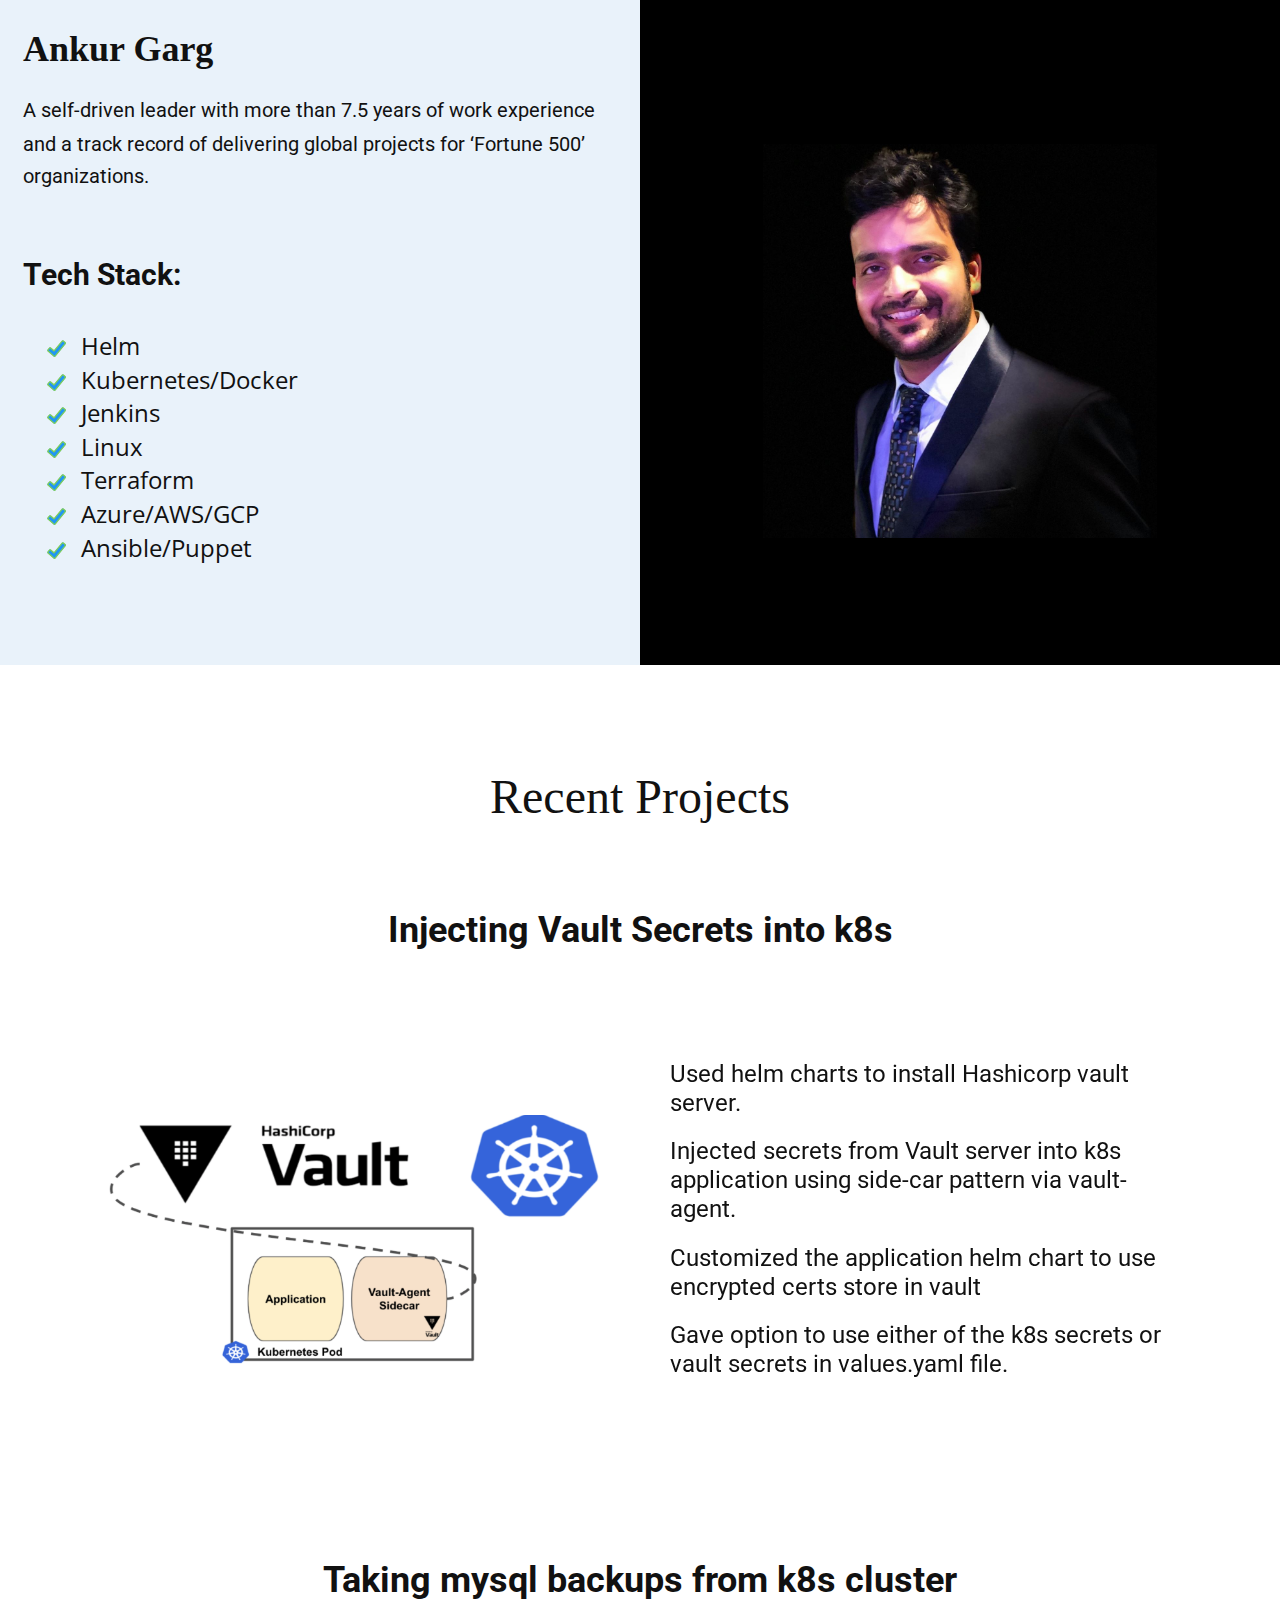
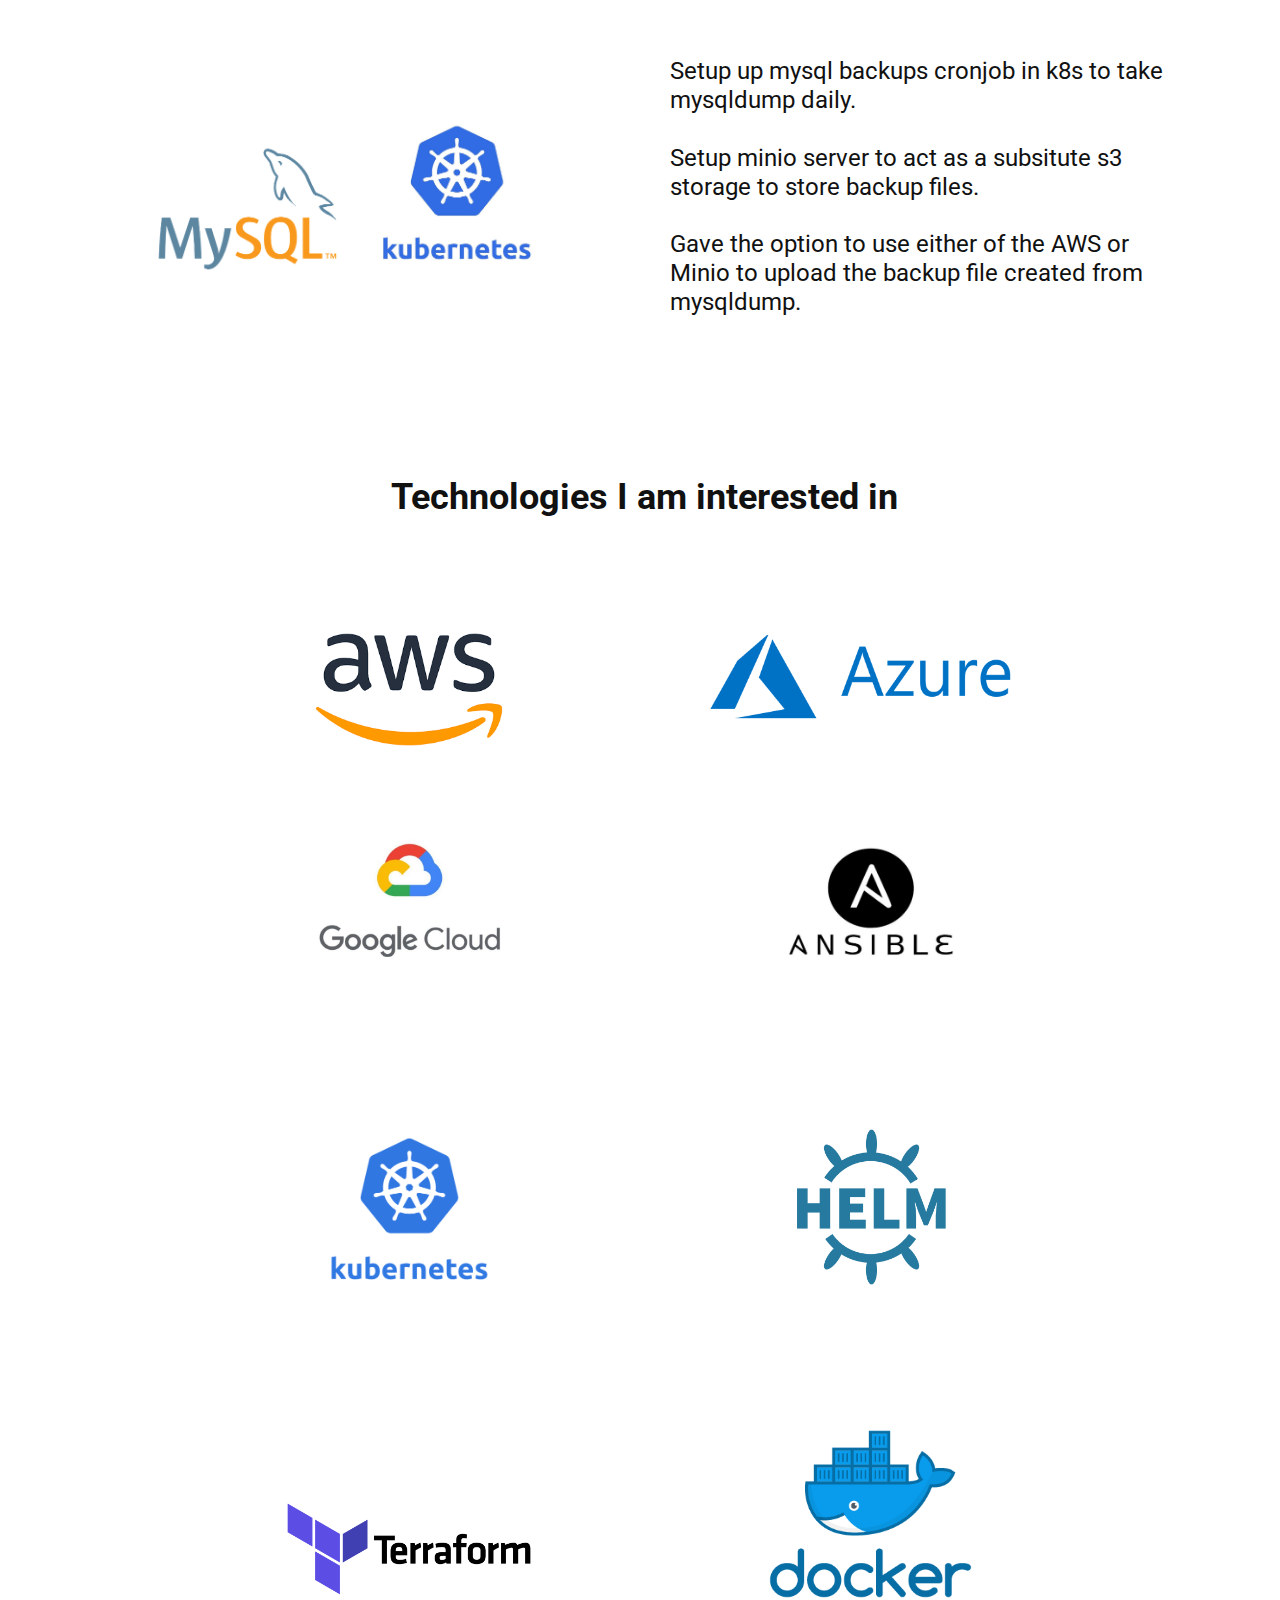
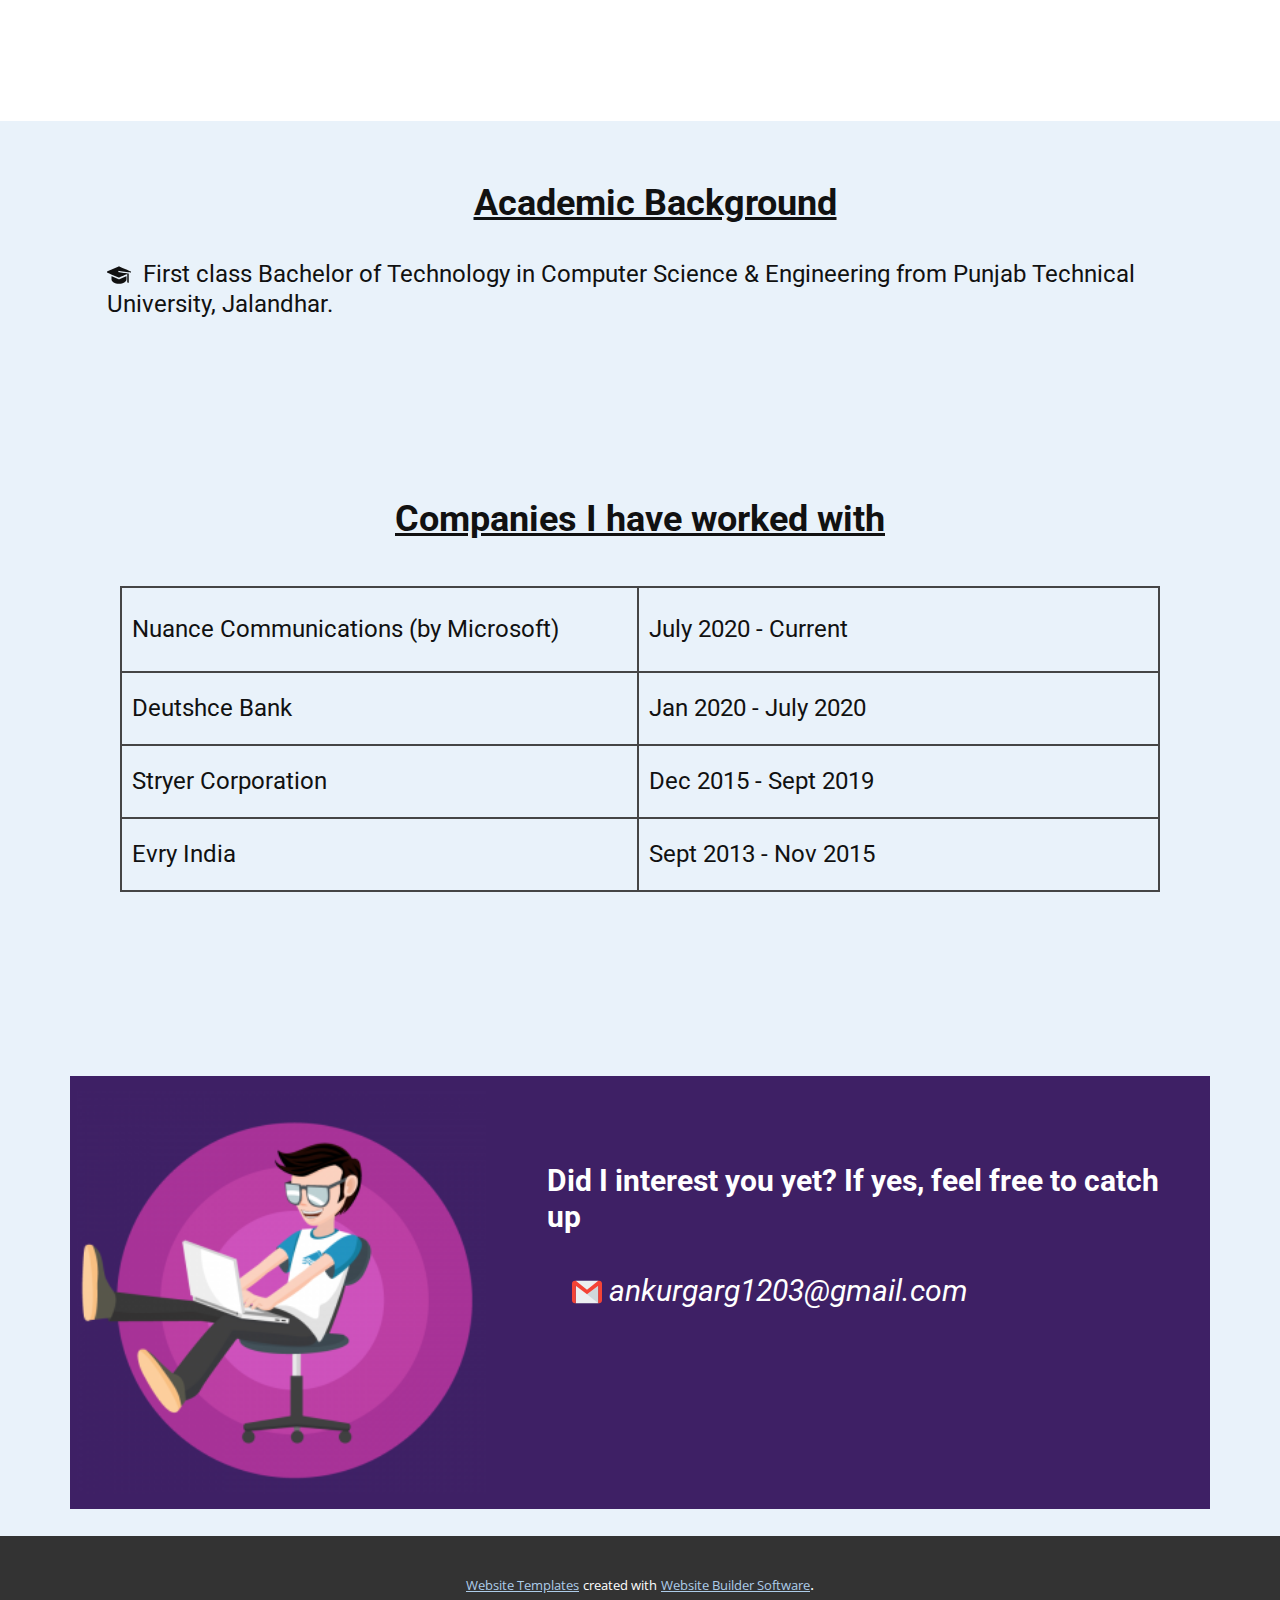
==== commit 5dd82f03: "final changes" ====
--- a/index.html
+++ b/index.html
@@ -13,6 +13,10 @@
     <script class="u-script" type="text/javascript" src="nicepage.js" defer=""></script>
     <meta name="generator" content="Nicepage 3.15.3, nicepage.com">
     <link id="u-theme-google-font" rel="stylesheet" href="https://fonts.googleapis.com/css?family=Roboto:100,100i,300,300i,400,400i,500,500i,700,700i,900,900i|Open+Sans:300,300i,400,400i,600,600i,700,700i,800,800i">
+    <link id="u-page-google-font" rel="stylesheet" href="https://fonts.googleapis.com/css?family=Roboto:100,100i,300,300i,400,400i,500,500i,700,700i,900,900i">
+    
+    
+    
     
     
     
@@ -35,70 +39,64 @@
       <div class="u-clearfix u-expanded-width u-layout-wrap u-layout-wrap-1">
         <div class="u-layout" style="">
           <div class="u-layout-row" style="">
-            <div class="u-container-style u-layout-cell u-palette-3-light-3 u-size-30 u-layout-cell-1">
+            <div class="u-container-style u-layout-cell u-palette-1-light-3 u-size-30 u-layout-cell-1">
               <div class="u-container-layout u-container-layout-1">
                 <h2 class="u-custom-font u-font-georgia u-text u-text-1">Ankur Garg</h2>
                 <p class="u-custom-font u-heading-font u-text u-text-2">A
-self-driven leader with more than 7.5 years of work experience and a track record
-of delivering global projects for ‘Fortune 500’ organizations.</p>
+self-driven lead<span style="font-size: 1.5rem;"></span>er with more than 7.5 years of work experience and a track record
+of delivering global projects for ‘Fortune 500’ organizations.
+                </p>
                 <h4 class="u-align-left u-text u-text-3">Tech Stack:&nbsp;</h4>
                 <ul class="u-align-left u-custom-list u-indent-4 u-spacing-8 u-text u-text-4">
                   <li>
                     <div class="class u-list-icon u-list-icon-1">
                       <svg class="u-svg-content" viewBox="0 0 24 24" id="svg-b1f6"><path d="m23.526 5.101c-.04-.399-.231-.759-.541-1.014l-2.318-1.904c-.639-.524-1.585-.432-2.111.207l-9.745 11.86-3.916-3.355c-.628-.536-1.576-.465-2.115.163l-1.952 2.278c-.261.304-.388.691-.357 1.091s.215.764.52 1.024l7.403 6.346c.275.235.616.361.974.361.044 0 .089-.002.134-.006.405-.036.77-.229 1.028-.542l12.662-15.411c.255-.309.373-.7.334-1.098z" fill="#2196f3"></path><path d="m.638 13.173c-.304.354-.452.807-.417 1.273.036.466.251.891.606 1.194l7.403 6.346v.001c.321.273.719.421 1.136.421.052 0 .104-.003.156-.007.472-.042.898-.266 1.199-.632l12.665-15.411c.613-.746.504-1.852-.242-2.464l-2.318-1.904c-.744-.612-1.848-.504-2.463.24l-9.584 11.665-3.722-3.189c-.732-.627-1.839-.543-2.467.189zm3.444-1.329 4.303 3.688c.153.131.348.196.554.178.201-.018.386-.115.514-.271l10.07-12.255c.087-.107.246-.123.352-.035l2.318 1.904c.107.088.123.246.035.353l-12.664 15.41c-.058.07-.132.087-.171.09-.039.006-.115.001-.185-.059l-7.404-6.346c-.068-.059-.083-.132-.086-.171-.003-.038.001-.113.06-.182l1.952-2.278c.089-.102.247-.116.352-.026z"></path></svg>
-                    </div>
-                    <span style="font-size: 1.125rem;">Helm</span>
+                    </div>Helm
                   </li>
                   <li>
                     <div class="class u-list-icon u-list-icon-2">
                       <svg class="u-svg-content" viewBox="0 0 24 24" id="svg-b1f6"><path d="m23.526 5.101c-.04-.399-.231-.759-.541-1.014l-2.318-1.904c-.639-.524-1.585-.432-2.111.207l-9.745 11.86-3.916-3.355c-.628-.536-1.576-.465-2.115.163l-1.952 2.278c-.261.304-.388.691-.357 1.091s.215.764.52 1.024l7.403 6.346c.275.235.616.361.974.361.044 0 .089-.002.134-.006.405-.036.77-.229 1.028-.542l12.662-15.411c.255-.309.373-.7.334-1.098z" fill="#2196f3"></path><path d="m.638 13.173c-.304.354-.452.807-.417 1.273.036.466.251.891.606 1.194l7.403 6.346v.001c.321.273.719.421 1.136.421.052 0 .104-.003.156-.007.472-.042.898-.266 1.199-.632l12.665-15.411c.613-.746.504-1.852-.242-2.464l-2.318-1.904c-.744-.612-1.848-.504-2.463.24l-9.584 11.665-3.722-3.189c-.732-.627-1.839-.543-2.467.189zm3.444-1.329 4.303 3.688c.153.131.348.196.554.178.201-.018.386-.115.514-.271l10.07-12.255c.087-.107.246-.123.352-.035l2.318 1.904c.107.088.123.246.035.353l-12.664 15.41c-.058.07-.132.087-.171.09-.039.006-.115.001-.185-.059l-7.404-6.346c-.068-.059-.083-.132-.086-.171-.003-.038.001-.113.06-.182l1.952-2.278c.089-.102.247-.116.352-.026z"></path></svg>
-                    </div>
-                    <span style="font-size: 1.125rem;"> Kubernetes/Docker</span>
+                    </div> Kubernetes/Docker
                   </li>
                   <li>
                     <div class="class u-list-icon u-list-icon-3">
                       <svg class="u-svg-content" viewBox="0 0 24 24" id="svg-b1f6"><path d="m23.526 5.101c-.04-.399-.231-.759-.541-1.014l-2.318-1.904c-.639-.524-1.585-.432-2.111.207l-9.745 11.86-3.916-3.355c-.628-.536-1.576-.465-2.115.163l-1.952 2.278c-.261.304-.388.691-.357 1.091s.215.764.52 1.024l7.403 6.346c.275.235.616.361.974.361.044 0 .089-.002.134-.006.405-.036.77-.229 1.028-.542l12.662-15.411c.255-.309.373-.7.334-1.098z" fill="#2196f3"></path><path d="m.638 13.173c-.304.354-.452.807-.417 1.273.036.466.251.891.606 1.194l7.403 6.346v.001c.321.273.719.421 1.136.421.052 0 .104-.003.156-.007.472-.042.898-.266 1.199-.632l12.665-15.411c.613-.746.504-1.852-.242-2.464l-2.318-1.904c-.744-.612-1.848-.504-2.463.24l-9.584 11.665-3.722-3.189c-.732-.627-1.839-.543-2.467.189zm3.444-1.329 4.303 3.688c.153.131.348.196.554.178.201-.018.386-.115.514-.271l10.07-12.255c.087-.107.246-.123.352-.035l2.318 1.904c.107.088.123.246.035.353l-12.664 15.41c-.058.07-.132.087-.171.09-.039.006-.115.001-.185-.059l-7.404-6.346c-.068-.059-.083-.132-.086-.171-.003-.038.001-.113.06-.182l1.952-2.278c.089-.102.247-.116.352-.026z"></path></svg>
-                    </div>
-                    <span style="font-size: 1.125rem;"> Jenkins</span>
+                    </div> Jenkins
                   </li>
                   <li>
                     <div class="class u-list-icon u-list-icon-4">
                       <svg class="u-svg-content" viewBox="0 0 24 24" id="svg-b1f6"><path d="m23.526 5.101c-.04-.399-.231-.759-.541-1.014l-2.318-1.904c-.639-.524-1.585-.432-2.111.207l-9.745 11.86-3.916-3.355c-.628-.536-1.576-.465-2.115.163l-1.952 2.278c-.261.304-.388.691-.357 1.091s.215.764.52 1.024l7.403 6.346c.275.235.616.361.974.361.044 0 .089-.002.134-.006.405-.036.77-.229 1.028-.542l12.662-15.411c.255-.309.373-.7.334-1.098z" fill="#2196f3"></path><path d="m.638 13.173c-.304.354-.452.807-.417 1.273.036.466.251.891.606 1.194l7.403 6.346v.001c.321.273.719.421 1.136.421.052 0 .104-.003.156-.007.472-.042.898-.266 1.199-.632l12.665-15.411c.613-.746.504-1.852-.242-2.464l-2.318-1.904c-.744-.612-1.848-.504-2.463.24l-9.584 11.665-3.722-3.189c-.732-.627-1.839-.543-2.467.189zm3.444-1.329 4.303 3.688c.153.131.348.196.554.178.201-.018.386-.115.514-.271l10.07-12.255c.087-.107.246-.123.352-.035l2.318 1.904c.107.088.123.246.035.353l-12.664 15.41c-.058.07-.132.087-.171.09-.039.006-.115.001-.185-.059l-7.404-6.346c-.068-.059-.083-.132-.086-.171-.003-.038.001-.113.06-.182l1.952-2.278c.089-.102.247-.116.352-.026z"></path></svg>
-                    </div>
-                    <span style="font-size: 1.125rem;"> Linux</span>
+                    </div> Linux
                   </li>
                   <li>
                     <div class="class u-list-icon u-list-icon-5">
                       <svg class="u-svg-content" viewBox="0 0 24 24" id="svg-b1f6"><path d="m23.526 5.101c-.04-.399-.231-.759-.541-1.014l-2.318-1.904c-.639-.524-1.585-.432-2.111.207l-9.745 11.86-3.916-3.355c-.628-.536-1.576-.465-2.115.163l-1.952 2.278c-.261.304-.388.691-.357 1.091s.215.764.52 1.024l7.403 6.346c.275.235.616.361.974.361.044 0 .089-.002.134-.006.405-.036.77-.229 1.028-.542l12.662-15.411c.255-.309.373-.7.334-1.098z" fill="#2196f3"></path><path d="m.638 13.173c-.304.354-.452.807-.417 1.273.036.466.251.891.606 1.194l7.403 6.346v.001c.321.273.719.421 1.136.421.052 0 .104-.003.156-.007.472-.042.898-.266 1.199-.632l12.665-15.411c.613-.746.504-1.852-.242-2.464l-2.318-1.904c-.744-.612-1.848-.504-2.463.24l-9.584 11.665-3.722-3.189c-.732-.627-1.839-.543-2.467.189zm3.444-1.329 4.303 3.688c.153.131.348.196.554.178.201-.018.386-.115.514-.271l10.07-12.255c.087-.107.246-.123.352-.035l2.318 1.904c.107.088.123.246.035.353l-12.664 15.41c-.058.07-.132.087-.171.09-.039.006-.115.001-.185-.059l-7.404-6.346c-.068-.059-.083-.132-.086-.171-.003-.038.001-.113.06-.182l1.952-2.278c.089-.102.247-.116.352-.026z"></path></svg>
-                    </div>
-                    <span style="font-size: 1.125rem;"> Terraform</span>
+                    </div> Terraform
                   </li>
                   <li>
                     <div class="class u-list-icon u-list-icon-6">
                       <svg class="u-svg-content" viewBox="0 0 24 24" id="svg-b1f6"><path d="m23.526 5.101c-.04-.399-.231-.759-.541-1.014l-2.318-1.904c-.639-.524-1.585-.432-2.111.207l-9.745 11.86-3.916-3.355c-.628-.536-1.576-.465-2.115.163l-1.952 2.278c-.261.304-.388.691-.357 1.091s.215.764.52 1.024l7.403 6.346c.275.235.616.361.974.361.044 0 .089-.002.134-.006.405-.036.77-.229 1.028-.542l12.662-15.411c.255-.309.373-.7.334-1.098z" fill="#2196f3"></path><path d="m.638 13.173c-.304.354-.452.807-.417 1.273.036.466.251.891.606 1.194l7.403 6.346v.001c.321.273.719.421 1.136.421.052 0 .104-.003.156-.007.472-.042.898-.266 1.199-.632l12.665-15.411c.613-.746.504-1.852-.242-2.464l-2.318-1.904c-.744-.612-1.848-.504-2.463.24l-9.584 11.665-3.722-3.189c-.732-.627-1.839-.543-2.467.189zm3.444-1.329 4.303 3.688c.153.131.348.196.554.178.201-.018.386-.115.514-.271l10.07-12.255c.087-.107.246-.123.352-.035l2.318 1.904c.107.088.123.246.035.353l-12.664 15.41c-.058.07-.132.087-.171.09-.039.006-.115.001-.185-.059l-7.404-6.346c-.068-.059-.083-.132-.086-.171-.003-.038.001-.113.06-.182l1.952-2.278c.089-.102.247-.116.352-.026z"></path></svg>
-                    </div>
-                    <span style="font-size: 1.125rem;"> Azure/AWS/GCP</span>
+                    </div> Azure/AWS/GCP
                   </li>
                   <li>
                     <div class="class u-list-icon u-list-icon-7">
                       <svg class="u-svg-content" viewBox="0 0 24 24" id="svg-b1f6"><path d="m23.526 5.101c-.04-.399-.231-.759-.541-1.014l-2.318-1.904c-.639-.524-1.585-.432-2.111.207l-9.745 11.86-3.916-3.355c-.628-.536-1.576-.465-2.115.163l-1.952 2.278c-.261.304-.388.691-.357 1.091s.215.764.52 1.024l7.403 6.346c.275.235.616.361.974.361.044 0 .089-.002.134-.006.405-.036.77-.229 1.028-.542l12.662-15.411c.255-.309.373-.7.334-1.098z" fill="#2196f3"></path><path d="m.638 13.173c-.304.354-.452.807-.417 1.273.036.466.251.891.606 1.194l7.403 6.346v.001c.321.273.719.421 1.136.421.052 0 .104-.003.156-.007.472-.042.898-.266 1.199-.632l12.665-15.411c.613-.746.504-1.852-.242-2.464l-2.318-1.904c-.744-.612-1.848-.504-2.463.24l-9.584 11.665-3.722-3.189c-.732-.627-1.839-.543-2.467.189zm3.444-1.329 4.303 3.688c.153.131.348.196.554.178.201-.018.386-.115.514-.271l10.07-12.255c.087-.107.246-.123.352-.035l2.318 1.904c.107.088.123.246.035.353l-12.664 15.41c-.058.07-.132.087-.171.09-.039.006-.115.001-.185-.059l-7.404-6.346c-.068-.059-.083-.132-.086-.171-.003-.038.001-.113.06-.182l1.952-2.278c.089-.102.247-.116.352-.026z"></path></svg>
-                    </div>
-                    <span style="font-size: 1.125rem;"> Ansible/Puppet</span>
+                    </div> Ansible/Puppet
                   </li>
                 </ul>
               </div>
             </div>
             <div class="u-align-left u-black u-container-style u-layout-cell u-size-30 u-layout-cell-2">
               <div class="u-container-layout u-container-layout-2">
-                <img class="u-image u-image-1" src="images/IMG_2496.jpg" data-image-width="240" data-image-height="320">
-              </div>
-            </div>
-          </div>
-        </div>
-      </div>
-    </section>
-    <section class="u-clearfix u-section-2" id="sec-ea04">
-      <div class="u-clearfix u-sheet u-sheet-1">
+                <img class="u-align-center u-image u-image-1" src="images/dp.jpg" data-image-width="1218" data-image-height="1218">
+              </div>
+            </div>
+          </div>
+        </div>
+      </div>
+    </section>
+    <section class="u-clearfix u-white u-section-2" id="sec-ea04">
+      <div class="u-clearfix u-sheet u-valign-middle u-sheet-1">
         <h1 class="u-align-center u-custom-font u-font-georgia u-text u-text-1">
           <br>Recent Projects
         </h1>
@@ -142,7 +140,7 @@
         </div>
       </div>
     </section>
-    <section class="u-clearfix u-section-3" id="sec-cc48">
+    <section class="u-clearfix u-white u-section-3" id="sec-cc48">
       <div class="u-clearfix u-sheet u-sheet-1">
         <h2 class="u-align-center u-text u-text-1">Taking mysql backups from k8s cluster</h2>
         <div class="u-clearfix u-expanded-width u-layout-wrap u-layout-wrap-1">
@@ -166,40 +164,165 @@
         </div>
       </div>
     </section>
-    <section class="u-align-center u-clearfix u-section-4" id="sec-3a36">
-      <div class="u-clearfix u-sheet u-sheet-1">
-        <h2 class="u-text u-text-1">Technologies I am interested in</h2>
-        <div class="u-expanded-width u-list u-list-1">
-          <div class="u-repeater u-repeater-1">
-            <div class="u-container-style u-list-item u-repeater-item">
-              <div class="u-container-layout u-similar-container u-container-layout-1">
-                <img class="u-image u-image-contain u-image-1" src="images/k8s.png" data-image-width="512" data-image-height="512">
-              </div>
-            </div>
-            <div class="u-container-style u-list-item u-repeater-item">
-              <div class="u-container-layout u-similar-container u-container-layout-2">
-                <img class="u-image u-image-contain u-image-2" src="images/helm.png" data-image-width="400" data-image-height="400">
-              </div>
-            </div>
-            <div class="u-container-style u-list-item u-repeater-item">
-              <div class="u-container-layout u-similar-container u-container-layout-3">
-                <img class="u-image u-image-contain u-image-3" src="images/docker.png" data-image-width="1354" data-image-height="1208">
-              </div>
-            </div>
-            <div class="u-container-style u-list-item u-repeater-item">
-              <div class="u-container-layout u-similar-container u-container-layout-4">
-                <img class="u-image u-image-contain u-image-4" src="images/jenkins.png" data-image-width="1100" data-image-height="600">
-              </div>
-            </div>
-          </div>
-        </div>
-      </div>
-    </section>
-    
-    
-    <footer class="u-align-center u-clearfix u-footer u-grey-80 u-footer" id="sec-c8a5"><div class="u-clearfix u-sheet u-sheet-1">
-        <p class="u-small-text u-text u-text-variant u-text-1">Sample text. Click to select the text box. Click again or double click to start editing the text.</p>
-      </div></footer>
+    <section class="u-align-center u-clearfix u-white u-section-4" id="sec-679d">
+      <div class="u-clearfix u-sheet u-sheet-1">
+        <div class="u-container-style u-group u-white u-group-1">
+          <div class="u-container-layout u-container-layout-1">
+            <h3 class="u-align-center u-text u-text-1">
+              <span style="font-weight: 700;">&nbsp;Technologies I am interested in</span>
+            </h3>
+          </div>
+        </div>
+        <div class="u-clearfix u-layout-wrap u-layout-wrap-1">
+          <div class="u-layout">
+            <div class="u-layout-col">
+              <div class="u-size-30">
+                <div class="u-layout-row">
+                  <div class="u-container-style u-layout-cell u-size-30 u-layout-cell-1">
+                    <div class="u-container-layout u-valign-middle u-container-layout-2">
+                      <img class="u-align-center u-image u-image-default u-image-1" src="images/aws.png" alt="" data-image-width="290" data-image-height="174">
+                    </div>
+                  </div>
+                  <div class="u-container-style u-layout-cell u-size-30 u-layout-cell-2">
+                    <div class="u-container-layout u-container-layout-3">
+                      <img class="u-align-center u-image u-image-default u-image-2" src="images/azure.png" alt="" data-image-width="495" data-image-height="210">
+                    </div>
+                  </div>
+                </div>
+              </div>
+              <div class="u-size-30">
+                <div class="u-layout-row">
+                  <div class="u-container-style u-layout-cell u-size-30 u-layout-cell-3">
+                    <div class="u-container-layout u-valign-middle u-container-layout-4">
+                      <img class="u-align-center u-image u-image-3" src="images/gcp.jpg" data-image-width="1024" data-image-height="512">
+                    </div>
+                  </div>
+                  <div class="u-align-left u-container-style u-layout-cell u-size-30 u-layout-cell-4">
+                    <div class="u-container-layout u-container-layout-5">
+                      <img class="u-align-center u-image u-image-default u-image-4" src="images/ansible.jpg" alt="" data-image-width="1200" data-image-height="780">
+                    </div>
+                  </div>
+                </div>
+              </div>
+            </div>
+          </div>
+        </div>
+        <div class="u-clearfix u-layout-wrap u-layout-wrap-2">
+          <div class="u-layout">
+            <div class="u-layout-col">
+              <div class="u-size-30">
+                <div class="u-layout-row">
+                  <div class="u-container-style u-layout-cell u-size-30 u-layout-cell-5">
+                    <div class="u-container-layout u-container-layout-6">
+                      <img class="u-align-center u-image u-image-default u-image-5" src="images/kubernetes-new.png" alt="" data-image-width="730" data-image-height="389">
+                    </div>
+                  </div>
+                  <div class="u-container-style u-layout-cell u-size-30 u-layout-cell-6">
+                    <div class="u-container-layout u-valign-top u-container-layout-7">
+                      <img class="u-align-center u-image u-image-default u-preserve-proportions u-image-6" src="images/helm.png" alt="" data-image-width="400" data-image-height="400">
+                    </div>
+                  </div>
+                </div>
+              </div>
+              <div class="u-size-30">
+                <div class="u-layout-row">
+                  <div class="u-container-style u-layout-cell u-size-30 u-layout-cell-7">
+                    <div class="u-container-layout u-valign-bottom u-container-layout-8">
+                      <img class="u-image u-image-default u-image-7" src="images/terraform.png" alt="" data-image-width="480" data-image-height="240">
+                    </div>
+                  </div>
+                  <div class="u-container-style u-layout-cell u-size-30 u-layout-cell-8">
+                    <div class="u-container-layout u-container-layout-9">
+                      <img class="u-align-center u-image u-image-default u-image-8" src="images/docker1.png" alt="" data-image-width="336" data-image-height="287">
+                    </div>
+                  </div>
+                </div>
+              </div>
+            </div>
+          </div>
+        </div>
+      </div>
+    </section>
+    <section class="u-clearfix u-section-5" id="sec-011a">
+      <div class="u-clearfix u-sheet u-sheet-1">
+        <div class="u-clearfix u-expanded-width u-layout-wrap u-layout-wrap-1">
+          <div class="u-layout">
+            <div class="u-layout-col">
+              <div class="u-align-left u-container-style u-layout-cell u-palette-1-light-3 u-size-60 u-layout-cell-1">
+                <div class="u-container-layout u-valign-top u-container-layout-1">
+                  <h2 class="u-align-center u-text u-text-default u-text-1">Academic Background</h2>
+                  <h3 class="u-custom-font u-font-roboto u-text u-text-2"><span class="u-icon u-icon-1"><svg class="u-svg-content" viewBox="0 0 511.973 511.973" style="width: 1em; height: 1em;"><g><path d="m502.332 177.307c-1.414-.614-35.889-15.549-240-104-4.06-1.76-8.66-1.76-12.72 0l-240 104c-12.878 5.569-12.754 23.849 0 29.36 46.624 20.201 122.845 53.234 240 104 4.036 1.75 8.636 1.771 12.72 0 11.125-4.821 162.711-70.509 169.64-73.51v170.381c0 8.618 6.626 16.031 15.235 16.431 9.188.428 16.765-6.888 16.765-15.982v-176.633c0-2.514-1.862-4.637-4.356-4.958-30.031-3.87-171.66-22.15-205.694-26.539-9.844-1.23-15.978-11.198-13.39-20.07 2.03-7.493 9.144-12.266 16.35-11.77.718.042 228.73 29.466 228.567 29.445 4.26.548 7.762 3.276 9.444 6.975 1.176 2.586 4.17 3.771 6.742 2.565 4.305-2.018 8.039-4.674 9.737-10.685 2.186-7.789-1.764-15.864-9.04-19.01z"></path><path d="m236.882 340.027-133.922-58.032c-3.302-1.431-6.988.99-6.988 4.588v57.404c0 53.83 70.28 96 160 96s160-42.17 160-96v-57.404c0-3.598-3.686-6.018-6.988-4.588l-133.932 58.032c-12.16 5.286-25.998 5.282-38.17 0z"></path>
+</g></svg><img></span>&nbsp; First class Bachelor of Technology in
+Computer Science &amp; Engineering from Punjab Technical&nbsp; University, Jalandhar.
+                  </h3>
+                </div>
+              </div>
+            </div>
+          </div>
+        </div>
+      </div>
+    </section>
+    <section class="u-clearfix u-section-6" id="sec-ee87" data-animation-name="" data-animation-duration="0" data-animation-delay="0" data-animation-direction="">
+      <div class="u-clearfix u-sheet u-sheet-1">
+        <div class="u-container-style u-group u-palette-1-light-3 u-group-1">
+          <div class="u-container-layout u-container-layout-1">
+            <h2 class="u-align-center u-text u-text-1">Companies I have worked with</h2>
+          </div>
+        </div>
+        <div class="u-table u-table-responsive u-table-1">
+          <table class="u-table-entity">
+            <colgroup>
+              <col width="49.8%">
+              <col width="50.2%">
+            </colgroup>
+            <tbody class="u-custom-font u-font-roboto u-table-body u-table-body-1">
+              <tr style="height: 85px;">
+                <td class="u-border-2 u-border-grey-dark-1 u-table-cell u-table-cell-1">Nuance Communications (by Microsoft)</td>
+                <td class="u-border-2 u-border-grey-dark-1 u-table-cell">July 2020 - Current</td>
+              </tr>
+              <tr style="height: 73px;">
+                <td class="u-border-2 u-border-grey-dark-1 u-table-cell">Deutshce Bank</td>
+                <td class="u-border-2 u-border-grey-dark-1 u-table-cell">Jan 2020 - July 2020</td>
+              </tr>
+              <tr style="height: 73px;">
+                <td class="u-border-2 u-border-grey-dark-1 u-table-cell">Stryer Corporation</td>
+                <td class="u-border-2 u-border-grey-dark-1 u-table-cell">Dec 2015 - Sept 2019</td>
+              </tr>
+              <tr style="height: 73px;">
+                <td class="u-border-2 u-border-grey-dark-1 u-table-cell">Evry India</td>
+                <td class="u-border-2 u-border-grey-dark-1 u-table-cell">Sept 2013 - Nov 2015</td>
+              </tr>
+            </tbody>
+          </table>
+        </div>
+      </div>
+    </section>
+    <section class="u-clearfix u-section-7" id="sec-6c1d">
+      <div class="u-clearfix u-sheet u-sheet-1">
+        <div class="u-clearfix u-expanded-width u-gutter-0 u-layout-wrap u-layout-wrap-1">
+          <div class="u-layout">
+            <div class="u-layout-row">
+              <div class="u-container-style u-custom-color-1 u-layout-cell u-size-24 u-layout-cell-1">
+                <div class="u-container-layout u-container-layout-1">
+                  <img class="u-image u-image-1" src="images/ending.png" data-image-width="300" data-image-height="300">
+                </div>
+              </div>
+              <div class="u-container-style u-custom-color-1 u-layout-cell u-size-36 u-layout-cell-2">
+                <div class="u-container-layout u-container-layout-2">
+                  <h3 class="u-text u-text-1">Did I interest<span style="font-weight: 700;"></span> you yet? If yes, feel free to catch up
+                  </h3>
+                  <h4 class="u-text u-text-2"><span class="u-icon u-icon-1"><svg class="u-svg-content" viewBox="0 0 512 512" x="0px" y="0px" style="width: 1em; height: 1em;"><rect x="64" y="64" style="fill:#ECEFF1;" width="384" height="384"></rect><polygon style="fill:#CFD8DC;" points="256,296.384 448,448 448,148.672 "></polygon><path style="fill:#F44336;" d="M464,64h-16L256,215.616L64,64H48C21.504,64,0,85.504,0,112v288c0,26.496,21.504,48,48,48h16V148.672  l192,147.68L448,148.64V448h16c26.496,0,48-21.504,48-48V112C512,85.504,490.496,64,464,64z"></path></svg><img></span>&nbsp;ankurgarg1203@gmail.com
+                  </h4>
+                </div>
+              </div>
+            </div>
+          </div>
+        </div>
+      </div>
+    </section>
+    
+    
+    
     <section class="u-backlink u-clearfix u-grey-80">
       <a class="u-link" href="https://nicepage.com/website-templates" target="_blank">
         <span>Website Templates</span>
--- a/nicepage.css
+++ b/nicepage.css
@@ -1,365 +1,365 @@
-/*begin-commonstyles library*//*!
- * froala_editor v3.2.3 (https://www.froala.com/wysiwyg-editor)
- * License https://froala.com/wysiwyg-editor/terms/
- * Copyright 2014-2020 Froala Labs
- */
-
-.fr-clearfix::after {
-  clear: both;
-  display: block;
-  content: "";
-  height: 0; }
-
-.fr-hide-by-clipping {
-  position: absolute;
-  width: 1px;
-  height: 1px;
-  padding: 0;
-  margin: -1px;
-  overflow: hidden;
-  clip: rect(0, 0, 0, 0);
-  border: 0; }
-
-.fr-view img.fr-rounded, .fr-view .fr-img-caption.fr-rounded img {
-  border-radius: 10px;
-  -moz-border-radius: 10px;
-  -webkit-border-radius: 10px;
-  -moz-background-clip: padding;
-  -webkit-background-clip: padding-box;
-  background-clip: padding-box; }
-
-.fr-view img.fr-shadow, .fr-view .fr-img-caption.fr-shadow img {
-  -webkit-box-shadow: 10px 10px 5px 0px #cccccc;
-  -moz-box-shadow: 10px 10px 5px 0px #cccccc;
-  box-shadow: 10px 10px 5px 0px #cccccc; }
-
-.fr-view img.fr-bordered, .fr-view .fr-img-caption.fr-bordered img {
-  border: solid 5px #CCC; }
-
-.fr-view img.fr-bordered {
-  -webkit-box-sizing: content-box;
-  -moz-box-sizing: content-box;
-  box-sizing: content-box; }
-
-.fr-view .fr-img-caption.fr-bordered img {
-  -webkit-box-sizing: border-box;
-  -moz-box-sizing: border-box;
-  box-sizing: border-box; }
-
-.fr-view {
-  word-wrap: break-word; }
-  .fr-view span[style~="color:"] a {
-    color: inherit; }
-  .fr-view strong {
-    font-weight: 700; }
-  .fr-view table {
-    border: none;
-    border-collapse: collapse;
-    empty-cells: show;
-    max-width: 100%; }
-    .fr-view table td {
-      min-width: 5px; }
-    .fr-view table.fr-dashed-borders td, .fr-view table.fr-dashed-borders th {
-      border-style: dashed; }
-    .fr-view table.fr-alternate-rows tbody tr:nth-child(2n) {
-      background: whitesmoke; }
-    .fr-view table td, .fr-view table th {
-      border: 1px solid #DDD; }
-      .fr-view table td:empty, .fr-view table th:empty {
-        height: 20px; }
-      .fr-view table td.fr-highlighted, .fr-view table th.fr-highlighted {
-        border: 1px double red; }
-      .fr-view table td.fr-thick, .fr-view table th.fr-thick {
-        border-width: 2px; }
-    .fr-view table th {
-      background: #ececec; }
-  .fr-view hr {
-    clear: both;
-    user-select: none;
-    -o-user-select: none;
-    -moz-user-select: none;
-    -khtml-user-select: none;
-    -webkit-user-select: none;
-    -ms-user-select: none;
-    break-after: always;
-    page-break-after: always; }
-  .fr-view .fr-file {
-    position: relative; }
-    .fr-view .fr-file::after {
-      position: relative;
-      content: "\1F4CE";
-      font-weight: normal; }
-  .fr-view pre {
-    white-space: pre-wrap;
-    word-wrap: break-word;
-    overflow: visible; }
-/*.fr-view[dir="rtl"] blockquote {
-  border-left: none;
-  border-right: solid 2px #5E35B1;
-  margin-right: 0;
-  padding-right: 5px;
-  padding-left: 0; }
-  .fr-view[dir="rtl"] blockquote blockquote {
-    border-color: #00BCD4; }
-    .fr-view[dir="rtl"] blockquote blockquote blockquote {
-      border-color: #43A047; }
-.fr-view blockquote {
-  border-left: solid 2px #5E35B1;
-  margin-left: 0;
-  padding-left: 5px;
-  color: #5E35B1; }
-  .fr-view blockquote blockquote {
-    border-color: #00BCD4;
-    color: #00BCD4; }
-    .fr-view blockquote blockquote blockquote {
-      border-color: #43A047;
-      color: #43A047; }*/
-  .fr-view span.fr-emoticon {
-    font-weight: normal;
-    font-family: "Apple Color Emoji","Segoe UI Emoji","NotoColorEmoji","Segoe UI Symbol","Android Emoji","EmojiSymbols";
-    display: inline;
-    line-height: 0; }
-    .fr-view span.fr-emoticon.fr-emoticon-img {
-      background-repeat: no-repeat !important;
-      font-size: inherit;
-      height: 1em;
-      width: 1em;
-      min-height: 20px;
-      min-width: 20px;
-      display: inline-block;
-      margin: -.1em .1em .1em;
-      line-height: 1;
-      vertical-align: middle; }
-  .fr-view .fr-text-gray {
-    color: #AAA !important; }
-  .fr-view .fr-text-bordered {
-    border-top: solid 1px #222;
-    border-bottom: solid 1px #222;
-    padding: 10px 0; }
-  .fr-view .fr-text-spaced {
-    letter-spacing: 1px; }
-  .fr-view .fr-text-uppercase {
-    text-transform: uppercase; }
-  .fr-view .fr-class-highlighted {
-    background-color: #ffff00; }
-  .fr-view .fr-class-code {
-    border-color: #cccccc;
-    border-radius: 2px;
-    -moz-border-radius: 2px;
-    -webkit-border-radius: 2px;
-    -moz-background-clip: padding;
-    -webkit-background-clip: padding-box;
-    background-clip: padding-box;
-    background: #f5f5f5;
-    padding: 10px;
-    font-family: "Courier New", Courier, monospace; }
-  .fr-view .fr-class-transparency {
-    opacity: 0.5; }
-  .fr-view img {
-    position: relative;
-    max-width: 100%; }
-    .fr-view img.fr-dib {
-      margin: 10px auto;
-      display: block;
-      float: none;
-      vertical-align: top; }
-      .fr-view img.fr-dib.fr-fil {
-        margin-left: 0;
-        text-align: left; }
-      .fr-view img.fr-dib.fr-fir {
-        margin-right: 0;
-        text-align: right; }
-    .fr-view img.fr-dii {
-      display: inline-block;
-      float: none;
-      vertical-align: bottom;
-      margin-left: 5px;
-      margin-right: 5px;
-      max-width: calc(100% - (2 * 5px)); }
-      .fr-view img.fr-dii.fr-fil {
-        float: left;
-        margin: 10px 15px 10px 0;
-        max-width: calc(100% - 5px); }
-      .fr-view img.fr-dii.fr-fir {
-        float: right;
-        margin: 10px 0 10px 15px;
-        max-width: calc(100% - 5px); }
-  .fr-view span.fr-img-caption {
-    position: relative;
-    max-width: 100%; }
-    .fr-view span.fr-img-caption.fr-dib {
-      margin: 5px auto;
-      display: block;
-      float: none;
-      vertical-align: top; }
-      .fr-view span.fr-img-caption.fr-dib.fr-fil {
-        margin-left: 0;
-        text-align: left; }
-      .fr-view span.fr-img-caption.fr-dib.fr-fir {
-        margin-right: 0;
-        text-align: right; }
-    .fr-view span.fr-img-caption.fr-dii {
-      display: inline-block;
-      float: none;
-      vertical-align: bottom;
-      margin-left: 5px;
-      margin-right: 5px;
-      max-width: calc(100% - (2 * 5px)); }
-      .fr-view span.fr-img-caption.fr-dii.fr-fil {
-        float: left;
-        margin: 5px 5px 5px 0;
-        max-width: calc(100% - 5px); }
-      .fr-view span.fr-img-caption.fr-dii.fr-fir {
-        float: right;
-        margin: 5px 0 5px 5px;
-        max-width: calc(100% - 5px); }
-  .fr-view .fr-video {
-    text-align: center;
-    position: relative; }
-    .fr-view .fr-video.fr-rv {
-      padding-bottom: 56.25%;
-      padding-top: 30px;
-      height: 0;
-      overflow: hidden; }
-      .fr-view .fr-video.fr-rv > iframe, .fr-view .fr-video.fr-rv object, .fr-view .fr-video.fr-rv embed {
-        position: absolute !important;
-        top: 0;
-        left: 0;
-        width: 100%;
-        height: 100%; }
-    .fr-view .fr-video > * {
-      -webkit-box-sizing: content-box;
-      -moz-box-sizing: content-box;
-      box-sizing: content-box;
-      max-width: 100%;
-      border: none; }
-    .fr-view .fr-video.fr-dvb {
-      display: block;
-      clear: both; }
-      .fr-view .fr-video.fr-dvb.fr-fvl {
-        text-align: left; }
-      .fr-view .fr-video.fr-dvb.fr-fvr {
-        text-align: right; }
-    .fr-view .fr-video.fr-dvi {
-      display: inline-block; }
-      .fr-view .fr-video.fr-dvi.fr-fvl {
-        float: left; }
-      .fr-view .fr-video.fr-dvi.fr-fvr {
-        float: right; }
-  .fr-view a.fr-strong {
-    font-weight: 700; }
-  .fr-view a.fr-green {
-    color: green; }
-  .fr-view .fr-img-caption {
-    text-align: center; }
-    .fr-view .fr-img-caption .fr-img-wrap {
-      padding: 0;
-      margin: auto;
-      text-align: center;
-      width: 100%; }
-      .fr-view .fr-img-caption .fr-img-wrap a {
-        display: block; }
-      .fr-view .fr-img-caption .fr-img-wrap img {
-        display: block;
-        margin: auto;
-        width: 100%; }
-      .fr-view .fr-img-caption .fr-img-wrap > span {
-        margin: auto;
-        display: block;
-        padding: 5px 5px 10px;
-        font-size: 14px;
-        font-weight: initial;
-        -webkit-box-sizing: border-box;
-        -moz-box-sizing: border-box;
-        box-sizing: border-box;
-        -webkit-opacity: 0.9;
-        -moz-opacity: 0.9;
-        opacity: 0.9;
-        -ms-filter: "progid:DXImageTransform.Microsoft.Alpha(Opacity=0)";
-        width: 100%;
-        text-align: center; }
-  .fr-view button.fr-rounded, .fr-view input.fr-rounded, .fr-view textarea.fr-rounded {
-    border-radius: 10px;
-    -moz-border-radius: 10px;
-    -webkit-border-radius: 10px;
-    -moz-background-clip: padding;
-    -webkit-background-clip: padding-box;
-    background-clip: padding-box; }
-  .fr-view button.fr-large, .fr-view input.fr-large, .fr-view textarea.fr-large {
-    font-size: 24px; }
-  .fr-view ul, .fr-view ol {
-    list-style-position: inside; }
-
-/**
- * Image style.
- */
-a.fr-view.fr-strong {
-  font-weight: 700; }
-a.fr-view.fr-green {
-  color: green; }
-
-/**
- * Link style.
- */
-img.fr-view {
-  position: relative;
-  max-width: 100%; }
-  img.fr-view.fr-dib {
-    margin: 5px auto;
-    display: block;
-    float: none;
-    vertical-align: top; }
-    img.fr-view.fr-dib.fr-fil {
-      margin-left: 0;
-      text-align: left; }
-    img.fr-view.fr-dib.fr-fir {
-      margin-right: 0;
-      text-align: right; }
-  img.fr-view.fr-dii {
-    display: inline-block;
-    float: none;
-    vertical-align: bottom;
-    margin-left: 5px;
-    margin-right: 5px;
-    max-width: calc(100% - (2 * 5px)); }
-    img.fr-view.fr-dii.fr-fil {
-      float: left;
-      margin: 5px 5px 5px 0;
-      max-width: calc(100% - 5px); }
-    img.fr-view.fr-dii.fr-fir {
-      float: right;
-      margin: 5px 0 5px 5px;
-      max-width: calc(100% - 5px); }
-
-span.fr-img-caption.fr-view {
-  position: relative;
-  max-width: 100%; }
-  span.fr-img-caption.fr-view.fr-dib {
-    margin: 5px auto;
-    display: block;
-    float: none;
-    vertical-align: top; }
-    span.fr-img-caption.fr-view.fr-dib.fr-fil {
-      margin-left: 0;
-      text-align: left; }
-    span.fr-img-caption.fr-view.fr-dib.fr-fir {
-      margin-right: 0;
-      text-align: right; }
-  span.fr-img-caption.fr-view.fr-dii {
-    display: inline-block;
-    float: none;
-    vertical-align: bottom;
-    margin-left: 5px;
-    margin-right: 5px;
-    max-width: calc(100% - (2 * 5px)); }
-    span.fr-img-caption.fr-view.fr-dii.fr-fil {
-      float: left;
-      margin: 5px 5px 5px 0;
-      max-width: calc(100% - 5px); }
-    span.fr-img-caption.fr-view.fr-dii.fr-fir {
-      float: right;
-      margin: 5px 0 5px 5px;
-      max-width: calc(100% - 5px); }
+/*begin-commonstyles library*//*!
+ * froala_editor v3.2.3 (https://www.froala.com/wysiwyg-editor)
+ * License https://froala.com/wysiwyg-editor/terms/
+ * Copyright 2014-2020 Froala Labs
+ */
+
+.fr-clearfix::after {
+  clear: both;
+  display: block;
+  content: "";
+  height: 0; }
+
+.fr-hide-by-clipping {
+  position: absolute;
+  width: 1px;
+  height: 1px;
+  padding: 0;
+  margin: -1px;
+  overflow: hidden;
+  clip: rect(0, 0, 0, 0);
+  border: 0; }
+
+.fr-view img.fr-rounded, .fr-view .fr-img-caption.fr-rounded img {
+  border-radius: 10px;
+  -moz-border-radius: 10px;
+  -webkit-border-radius: 10px;
+  -moz-background-clip: padding;
+  -webkit-background-clip: padding-box;
+  background-clip: padding-box; }
+
+.fr-view img.fr-shadow, .fr-view .fr-img-caption.fr-shadow img {
+  -webkit-box-shadow: 10px 10px 5px 0px #cccccc;
+  -moz-box-shadow: 10px 10px 5px 0px #cccccc;
+  box-shadow: 10px 10px 5px 0px #cccccc; }
+
+.fr-view img.fr-bordered, .fr-view .fr-img-caption.fr-bordered img {
+  border: solid 5px #CCC; }
+
+.fr-view img.fr-bordered {
+  -webkit-box-sizing: content-box;
+  -moz-box-sizing: content-box;
+  box-sizing: content-box; }
+
+.fr-view .fr-img-caption.fr-bordered img {
+  -webkit-box-sizing: border-box;
+  -moz-box-sizing: border-box;
+  box-sizing: border-box; }
+
+.fr-view {
+  word-wrap: break-word; }
+  .fr-view span[style~="color:"] a {
+    color: inherit; }
+  .fr-view strong {
+    font-weight: 700; }
+  .fr-view table {
+    border: none;
+    border-collapse: collapse;
+    empty-cells: show;
+    max-width: 100%; }
+    .fr-view table td {
+      min-width: 5px; }
+    .fr-view table.fr-dashed-borders td, .fr-view table.fr-dashed-borders th {
+      border-style: dashed; }
+    .fr-view table.fr-alternate-rows tbody tr:nth-child(2n) {
+      background: whitesmoke; }
+    .fr-view table td, .fr-view table th {
+      border: 1px solid #DDD; }
+      .fr-view table td:empty, .fr-view table th:empty {
+        height: 20px; }
+      .fr-view table td.fr-highlighted, .fr-view table th.fr-highlighted {
+        border: 1px double red; }
+      .fr-view table td.fr-thick, .fr-view table th.fr-thick {
+        border-width: 2px; }
+    .fr-view table th {
+      background: #ececec; }
+  .fr-view hr {
+    clear: both;
+    user-select: none;
+    -o-user-select: none;
+    -moz-user-select: none;
+    -khtml-user-select: none;
+    -webkit-user-select: none;
+    -ms-user-select: none;
+    break-after: always;
+    page-break-after: always; }
+  .fr-view .fr-file {
+    position: relative; }
+    .fr-view .fr-file::after {
+      position: relative;
+      content: "\1F4CE";
+      font-weight: normal; }
+  .fr-view pre {
+    white-space: pre-wrap;
+    word-wrap: break-word;
+    overflow: visible; }
+/*.fr-view[dir="rtl"] blockquote {
+  border-left: none;
+  border-right: solid 2px #5E35B1;
+  margin-right: 0;
+  padding-right: 5px;
+  padding-left: 0; }
+  .fr-view[dir="rtl"] blockquote blockquote {
+    border-color: #00BCD4; }
+    .fr-view[dir="rtl"] blockquote blockquote blockquote {
+      border-color: #43A047; }
+.fr-view blockquote {
+  border-left: solid 2px #5E35B1;
+  margin-left: 0;
+  padding-left: 5px;
+  color: #5E35B1; }
+  .fr-view blockquote blockquote {
+    border-color: #00BCD4;
+    color: #00BCD4; }
+    .fr-view blockquote blockquote blockquote {
+      border-color: #43A047;
+      color: #43A047; }*/
+  .fr-view span.fr-emoticon {
+    font-weight: normal;
+    font-family: "Apple Color Emoji","Segoe UI Emoji","NotoColorEmoji","Segoe UI Symbol","Android Emoji","EmojiSymbols";
+    display: inline;
+    line-height: 0; }
+    .fr-view span.fr-emoticon.fr-emoticon-img {
+      background-repeat: no-repeat !important;
+      font-size: inherit;
+      height: 1em;
+      width: 1em;
+      min-height: 20px;
+      min-width: 20px;
+      display: inline-block;
+      margin: -.1em .1em .1em;
+      line-height: 1;
+      vertical-align: middle; }
+  .fr-view .fr-text-gray {
+    color: #AAA !important; }
+  .fr-view .fr-text-bordered {
+    border-top: solid 1px #222;
+    border-bottom: solid 1px #222;
+    padding: 10px 0; }
+  .fr-view .fr-text-spaced {
+    letter-spacing: 1px; }
+  .fr-view .fr-text-uppercase {
+    text-transform: uppercase; }
+  .fr-view .fr-class-highlighted {
+    background-color: #ffff00; }
+  .fr-view .fr-class-code {
+    border-color: #cccccc;
+    border-radius: 2px;
+    -moz-border-radius: 2px;
+    -webkit-border-radius: 2px;
+    -moz-background-clip: padding;
+    -webkit-background-clip: padding-box;
+    background-clip: padding-box;
+    background: #f5f5f5;
+    padding: 10px;
+    font-family: "Courier New", Courier, monospace; }
+  .fr-view .fr-class-transparency {
+    opacity: 0.5; }
+  .fr-view img {
+    position: relative;
+    max-width: 100%; }
+    .fr-view img.fr-dib {
+      margin: 10px auto;
+      display: block;
+      float: none;
+      vertical-align: top; }
+      .fr-view img.fr-dib.fr-fil {
+        margin-left: 0;
+        text-align: left; }
+      .fr-view img.fr-dib.fr-fir {
+        margin-right: 0;
+        text-align: right; }
+    .fr-view img.fr-dii {
+      display: inline-block;
+      float: none;
+      vertical-align: bottom;
+      margin-left: 5px;
+      margin-right: 5px;
+      max-width: calc(100% - (2 * 5px)); }
+      .fr-view img.fr-dii.fr-fil {
+        float: left;
+        margin: 10px 15px 10px 0;
+        max-width: calc(100% - 5px); }
+      .fr-view img.fr-dii.fr-fir {
+        float: right;
+        margin: 10px 0 10px 15px;
+        max-width: calc(100% - 5px); }
+  .fr-view span.fr-img-caption {
+    position: relative;
+    max-width: 100%; }
+    .fr-view span.fr-img-caption.fr-dib {
+      margin: 5px auto;
+      display: block;
+      float: none;
+      vertical-align: top; }
+      .fr-view span.fr-img-caption.fr-dib.fr-fil {
+        margin-left: 0;
+        text-align: left; }
+      .fr-view span.fr-img-caption.fr-dib.fr-fir {
+        margin-right: 0;
+        text-align: right; }
+    .fr-view span.fr-img-caption.fr-dii {
+      display: inline-block;
+      float: none;
+      vertical-align: bottom;
+      margin-left: 5px;
+      margin-right: 5px;
+      max-width: calc(100% - (2 * 5px)); }
+      .fr-view span.fr-img-caption.fr-dii.fr-fil {
+        float: left;
+        margin: 5px 5px 5px 0;
+        max-width: calc(100% - 5px); }
+      .fr-view span.fr-img-caption.fr-dii.fr-fir {
+        float: right;
+        margin: 5px 0 5px 5px;
+        max-width: calc(100% - 5px); }
+  .fr-view .fr-video {
+    text-align: center;
+    position: relative; }
+    .fr-view .fr-video.fr-rv {
+      padding-bottom: 56.25%;
+      padding-top: 30px;
+      height: 0;
+      overflow: hidden; }
+      .fr-view .fr-video.fr-rv > iframe, .fr-view .fr-video.fr-rv object, .fr-view .fr-video.fr-rv embed {
+        position: absolute !important;
+        top: 0;
+        left: 0;
+        width: 100%;
+        height: 100%; }
+    .fr-view .fr-video > * {
+      -webkit-box-sizing: content-box;
+      -moz-box-sizing: content-box;
+      box-sizing: content-box;
+      max-width: 100%;
+      border: none; }
+    .fr-view .fr-video.fr-dvb {
+      display: block;
+      clear: both; }
+      .fr-view .fr-video.fr-dvb.fr-fvl {
+        text-align: left; }
+      .fr-view .fr-video.fr-dvb.fr-fvr {
+        text-align: right; }
+    .fr-view .fr-video.fr-dvi {
+      display: inline-block; }
+      .fr-view .fr-video.fr-dvi.fr-fvl {
+        float: left; }
+      .fr-view .fr-video.fr-dvi.fr-fvr {
+        float: right; }
+  .fr-view a.fr-strong {
+    font-weight: 700; }
+  .fr-view a.fr-green {
+    color: green; }
+  .fr-view .fr-img-caption {
+    text-align: center; }
+    .fr-view .fr-img-caption .fr-img-wrap {
+      padding: 0;
+      margin: auto;
+      text-align: center;
+      width: 100%; }
+      .fr-view .fr-img-caption .fr-img-wrap a {
+        display: block; }
+      .fr-view .fr-img-caption .fr-img-wrap img {
+        display: block;
+        margin: auto;
+        width: 100%; }
+      .fr-view .fr-img-caption .fr-img-wrap > span {
+        margin: auto;
+        display: block;
+        padding: 5px 5px 10px;
+        font-size: 14px;
+        font-weight: initial;
+        -webkit-box-sizing: border-box;
+        -moz-box-sizing: border-box;
+        box-sizing: border-box;
+        -webkit-opacity: 0.9;
+        -moz-opacity: 0.9;
+        opacity: 0.9;
+        -ms-filter: "progid:DXImageTransform.Microsoft.Alpha(Opacity=0)";
+        width: 100%;
+        text-align: center; }
+  .fr-view button.fr-rounded, .fr-view input.fr-rounded, .fr-view textarea.fr-rounded {
+    border-radius: 10px;
+    -moz-border-radius: 10px;
+    -webkit-border-radius: 10px;
+    -moz-background-clip: padding;
+    -webkit-background-clip: padding-box;
+    background-clip: padding-box; }
+  .fr-view button.fr-large, .fr-view input.fr-large, .fr-view textarea.fr-large {
+    font-size: 24px; }
+  .fr-view ul, .fr-view ol {
+    list-style-position: inside; }
+
+/**
+ * Image style.
+ */
+a.fr-view.fr-strong {
+  font-weight: 700; }
+a.fr-view.fr-green {
+  color: green; }
+
+/**
+ * Link style.
+ */
+img.fr-view {
+  position: relative;
+  max-width: 100%; }
+  img.fr-view.fr-dib {
+    margin: 5px auto;
+    display: block;
+    float: none;
+    vertical-align: top; }
+    img.fr-view.fr-dib.fr-fil {
+      margin-left: 0;
+      text-align: left; }
+    img.fr-view.fr-dib.fr-fir {
+      margin-right: 0;
+      text-align: right; }
+  img.fr-view.fr-dii {
+    display: inline-block;
+    float: none;
+    vertical-align: bottom;
+    margin-left: 5px;
+    margin-right: 5px;
+    max-width: calc(100% - (2 * 5px)); }
+    img.fr-view.fr-dii.fr-fil {
+      float: left;
+      margin: 5px 5px 5px 0;
+      max-width: calc(100% - 5px); }
+    img.fr-view.fr-dii.fr-fir {
+      float: right;
+      margin: 5px 0 5px 5px;
+      max-width: calc(100% - 5px); }
+
+span.fr-img-caption.fr-view {
+  position: relative;
+  max-width: 100%; }
+  span.fr-img-caption.fr-view.fr-dib {
+    margin: 5px auto;
+    display: block;
+    float: none;
+    vertical-align: top; }
+    span.fr-img-caption.fr-view.fr-dib.fr-fil {
+      margin-left: 0;
+      text-align: left; }
+    span.fr-img-caption.fr-view.fr-dib.fr-fir {
+      margin-right: 0;
+      text-align: right; }
+  span.fr-img-caption.fr-view.fr-dii {
+    display: inline-block;
+    float: none;
+    vertical-align: bottom;
+    margin-left: 5px;
+    margin-right: 5px;
+    max-width: calc(100% - (2 * 5px)); }
+    span.fr-img-caption.fr-view.fr-dii.fr-fil {
+      float: left;
+      margin: 5px 5px 5px 0;
+      max-width: calc(100% - 5px); }
+    span.fr-img-caption.fr-view.fr-dii.fr-fir {
+      float: right;
+      margin: 5px 0 5px 5px;
+      max-width: calc(100% - 5px); }
 /*end-commonstyles library*//*begin-commonstyles library*/@charset "UTF-8";
 
 /*!
@@ -19609,7 +19609,7 @@
 }
 .u-body {
   color: #111111;
-  background-color: #ffffff;
+  background-color: #e9f2fa;
 }
 /*end-variables color*/
 /*begin-variables font*/
@@ -33387,7 +33387,175 @@
 
 /*begin-variables sitestylecss*/
 
-
+.u-custom-color-1,
+        .u-body.u-custom-color-1,
+        .u-container-style.u-custom-color-1:before,
+        .u-table-alt-custom-color-1 tr:nth-child(even)
+        {
+            color: #ffffff;
+            background-color: #3e2065;
+        }
+
+        .u-button-style.u-custom-color-1,
+        .u-button-style.u-custom-color-1[class*="u-border-"]
+        {
+            color: #ffffff !important;
+            background-color: #3e2065 !important;
+        }
+
+        .u-button-style.u-custom-color-1:hover,
+        .u-button-style.u-custom-color-1[class*="u-border-"]:hover,
+        .u-button-style.u-custom-color-1:focus,
+        .u-button-style.u-custom-color-1[class*="u-border-"]:focus,
+        .u-button-style.u-button-style.u-custom-color-1:active,
+        .u-button-style.u-button-style.u-custom-color-1[class*="u-border-"]:active,
+        .u-button-style.u-button-style.u-custom-color-1.active,
+        .u-button-style.u-button-style.u-custom-color-1[class*="u-border-"].active,
+        li.active > .u-button-style.u-button-style.u-custom-color-1,
+        li.active > .u-button-style.u-button-style.u-custom-color-1[class*="u-border-"]
+        {
+            color: #ffffff !important;
+            background-color: #381d5b !important;
+        }
+
+        .u-hover-custom-color-1:hover,
+        .u-hover-custom-color-1[class*="u-border-"]:hover,
+        .u-hover-custom-color-1:focus,
+        .u-hover-custom-color-1[class*="u-border-"]:focus,
+        .u-active-custom-color-1.u-active.u-active,
+        .u-active-custom-color-1[class*="u-border-"].u-active.u-active,
+        a.u-button-style.u-hover-custom-color-1:hover,
+        a.u-button-style.u-hover-custom-color-1[class*="u-border-"]:hover,
+        a.u-button-style:hover > .u-hover-custom-color-1,
+        a.u-button-style:hover > .u-hover-custom-color-1[class*="u-border-"],
+        a.u-button-style.u-hover-custom-color-1:focus,
+        a.u-button-style.u-hover-custom-color-1[class*="u-border-"]:focus,
+        a.u-button-style.u-button-style.u-active-custom-color-1:active,
+        a.u-button-style.u-button-style.u-active-custom-color-1[class*="u-border-"]:active,
+        a.u-button-style.u-button-style.u-active-custom-color-1.active,
+        a.u-button-style.u-button-style.u-active-custom-color-1[class*="u-border-"].active,
+        a.u-button-style.u-button-style.active > .u-active-custom-color-1,
+        a.u-button-style.u-button-style.active > .u-active-custom-color-1[class*="u-border-"],
+        li.active > a.u-button-style.u-button-style.u-active-custom-color-1,
+        li.active > a.u-button-style.u-button-style.u-active-custom-color-1[class*="u-border-"]
+        {
+            color: #ffffff !important;
+            background-color: #3e2065 !important;
+        }
+
+        a.u-link.u-hover-custom-color-1:hover {
+            color: #3e2065 !important;
+        }
+
+        
+
+        
+        .u-border-custom-color-1,
+        .u-separator-custom-color-1:after
+        {
+            border-color: #3e2065;
+            stroke: #3e2065;
+        }
+
+        .u-button-style.u-border-custom-color-1
+        {
+            border-color: #3e2065 !important;
+            color: #3e2065 !important;
+            background-color: transparent !important;
+        }
+
+        .u-button-style.u-border-custom-color-1:hover,
+        .u-button-style.u-border-custom-color-1:focus
+        {
+            border-color: #381d5b !important;
+            color: #381d5b !important;
+            background-color: transparent !important;
+        }
+
+        .u-border-hover-custom-color-1:hover,
+        .u-border-hover-custom-color-1:focus,
+        .u-border-active-custom-color-1.u-active.u-active,
+        a.u-button-style.u-border-hover-custom-color-1:hover,
+        a.u-button-style:hover > .u-border-hover-custom-color-1,
+        a.u-button-style.u-border-hover-custom-color-1:focus,
+        a.u-button-style.u-button-style.u-border-active-custom-color-1:active,
+        a.u-button-style.u-button-style.u-border-active-custom-color-1.active,
+        a.u-button-style.u-button-style.active > .u-border-active-custom-color-1,
+        li.active > a.u-button-style.u-button-style.u-border-active-custom-color-1
+        {
+            color: #3e2065 !important;
+            border-color: #3e2065 !important;
+        }
+
+        .u-link.u-border-custom-color-1[class*="u-border-"]
+        {
+            border-color: #3e2065 !important;
+        }
+
+        .u-link.u-border-custom-color-1[class*="u-border-"]:hover
+        {
+            border-color: #381d5b !important;
+        }
+        
+
+        
+        .u-text-custom-color-1,
+        a.u-button-style.u-text-custom-color-1,
+        a.u-button-style.u-text-custom-color-1[class*="u-border-"]
+        {
+            color: #3e2065 !important;
+        }
+
+        a.u-button-style.u-text-custom-color-1:hover,
+        a.u-button-style.u-text-custom-color-1[class*="u-border-"]:hover,
+        a.u-button-style.u-text-custom-color-1:focus,
+        a.u-button-style.u-text-custom-color-1[class*="u-border-"]:focus,
+        a.u-button-style.u-button-style.u-text-custom-color-1:active,
+        a.u-button-style.u-button-style.u-text-custom-color-1[class*="u-border-"]:active,
+        a.u-button-style.u-button-style.u-text-custom-color-1.active,
+        a.u-button-style.u-button-style.u-text-custom-color-1[class*="u-border-"].active
+        {
+            color: #381d5b !important;
+        }
+
+        a.u-button-style:hover > .u-text-hover-custom-color-1,
+        a.u-button-style:hover > .u-text-hover-custom-color-1[class*="u-border-"],
+        a.u-button-style.u-button-style.u-text-hover-custom-color-1:hover,
+        a.u-button-style.u-button-style.u-text-hover-custom-color-1[class*="u-border-"]:hover,
+        a.u-button-style.u-button-style.u-text-hover-custom-color-1:focus,
+        a.u-button-style.u-button-style.u-text-hover-custom-color-1[class*="u-border-"]:focus,
+        a.u-button-style.u-button-style.u-button-style.u-text-active-custom-color-1:active,
+        a.u-button-style.u-button-style.u-button-style.u-text-active-custom-color-1[class*="u-border-"]:active,
+        a.u-button-style.u-button-style.u-button-style.u-text-active-custom-color-1.active,
+        a.u-button-style.u-button-style.u-button-style.u-text-active-custom-color-1[class*="u-border-"].active,
+        a.u-button-style.u-button-style.active > .u-text-active-custom-color-1,
+        a.u-button-style.u-button-style.active > .u-text-active-custom-color-1[class*="u-border-"],
+        :not(.level-2) > .u-nav > .u-nav-item > a.u-nav-link.u-text-hover-custom-color-1:hover,
+        :not(.level-2) > .u-nav > .u-nav-item > a.u-nav-link.u-nav-link.u-text-active-custom-color-1.active,
+        .u-popupmenu-items.u-text-hover-custom-color-1 .u-nav-link:hover,
+        .u-popupmenu-items.u-popupmenu-items.u-text-active-custom-color-1 .u-nav-link.active
+        {
+            color: #3e2065 !important;
+        }
+
+        .u-text-custom-color-1 svg,
+        .u-text-hover-custom-color-1:hover svg,
+        .u-button-style:hover > .u-text-hover-custom-color-1 svg,
+        .u-button-style.u-button-style.active > .u-text-active-custom-color-1 svg,
+        .u-text-hover-custom-color-1:focus svg
+        {
+            fill: #3e2065;
+        }
+
+        .u-link.u-text-custom-color-1:hover
+        {
+            color: #381d5b !important;
+        }
+
+        a.u-link.u-text-hover-custom-color-1:hover
+        {
+            color: #3e2065 !important;
+        }
 
         
 
@@ -33506,6 +33674,10 @@
         margin-top: 20px;
         margin-bottom: 20px;
         }
+        .u-body
+        {
+        background-attachment: fixed;
+        }
         /** common-rules **/
 
         /** publish-rules **/
@@ -33637,25 +33809,25 @@
         /** color-rules **/
 
         /** alt-color-rules **/
-        .u-body-color a,.u-palette-1-base a,.u-palette-1-dark-3 a,.u-palette-1-dark-2 a,.u-palette-1-dark-1 a,.u-palette-1 a,.u-palette-1-light-1 a,.u-palette-2-base a,.u-palette-2-dark-3 a,.u-palette-2-dark-2 a,.u-palette-2-dark-1 a,.u-palette-2 a,.u-palette-2-light-1 a,.u-palette-3-dark-3 a,.u-palette-3-dark-2 a,.u-palette-3-dark-1 a,.u-palette-4-base a,.u-palette-4-dark-3 a,.u-palette-4-dark-2 a,.u-palette-4-dark-1 a,.u-palette-5-dark-3 a,.u-palette-5-dark-2 a,.u-palette-5-dark-1 a,.u-grey-40 a,.u-grey-30 a,.u-grey-90 a,.u-grey-80 a,.u-grey-75 a,.u-black a,.u-grey-70 a,.u-grey-60 a,.u-grey-50 a,.u-grey-dark-3 a,.u-grey-dark-2 a,.u-grey-dark-1 a,.u-grey a,.u-shading a,.u-overlap-contrast .u-header a:not(.u-nav-link):not(.u-btn)
+        .u-custom-color-1 a,.u-body-color a,.u-palette-1-base a,.u-palette-1-dark-3 a,.u-palette-1-dark-2 a,.u-palette-1-dark-1 a,.u-palette-1 a,.u-palette-1-light-1 a,.u-palette-2-base a,.u-palette-2-dark-3 a,.u-palette-2-dark-2 a,.u-palette-2-dark-1 a,.u-palette-2 a,.u-palette-2-light-1 a,.u-palette-3-dark-3 a,.u-palette-3-dark-2 a,.u-palette-3-dark-1 a,.u-palette-4-base a,.u-palette-4-dark-3 a,.u-palette-4-dark-2 a,.u-palette-4-dark-1 a,.u-palette-5-dark-3 a,.u-palette-5-dark-2 a,.u-palette-5-dark-1 a,.u-grey-40 a,.u-grey-30 a,.u-grey-90 a,.u-grey-80 a,.u-grey-75 a,.u-black a,.u-grey-70 a,.u-grey-60 a,.u-grey-50 a,.u-grey-dark-3 a,.u-grey-dark-2 a,.u-grey-dark-1 a,.u-grey a,.u-shading a,.u-overlap-contrast .u-header a:not(.u-nav-link):not(.u-btn)
         {
         color: #adcce9;
         }
-        .u-body-color a:hover,.u-palette-1-base a:hover,.u-palette-1-dark-3 a:hover,.u-palette-1-dark-2 a:hover,.u-palette-1-dark-1 a:hover,.u-palette-1 a:hover,.u-palette-1-light-1 a:hover,.u-palette-2-base a:hover,.u-palette-2-dark-3 a:hover,.u-palette-2-dark-2 a:hover,.u-palette-2-dark-1 a:hover,.u-palette-2 a:hover,.u-palette-2-light-1 a:hover,.u-palette-3-dark-3 a:hover,.u-palette-3-dark-2 a:hover,.u-palette-3-dark-1 a:hover,.u-palette-4-base a:hover,.u-palette-4-dark-3 a:hover,.u-palette-4-dark-2 a:hover,.u-palette-4-dark-1 a:hover,.u-palette-5-dark-3 a:hover,.u-palette-5-dark-2 a:hover,.u-palette-5-dark-1 a:hover,.u-grey-40 a:hover,.u-grey-30 a:hover,.u-grey-90 a:hover,.u-grey-80 a:hover,.u-grey-75 a:hover,.u-black a:hover,.u-grey-70 a:hover,.u-grey-60 a:hover,.u-grey-50 a:hover,.u-grey-dark-3 a:hover,.u-grey-dark-2 a:hover,.u-grey-dark-1 a:hover,.u-grey a:hover
+        .u-custom-color-1 a:hover,.u-body-color a:hover,.u-palette-1-base a:hover,.u-palette-1-dark-3 a:hover,.u-palette-1-dark-2 a:hover,.u-palette-1-dark-1 a:hover,.u-palette-1 a:hover,.u-palette-1-light-1 a:hover,.u-palette-2-base a:hover,.u-palette-2-dark-3 a:hover,.u-palette-2-dark-2 a:hover,.u-palette-2-dark-1 a:hover,.u-palette-2 a:hover,.u-palette-2-light-1 a:hover,.u-palette-3-dark-3 a:hover,.u-palette-3-dark-2 a:hover,.u-palette-3-dark-1 a:hover,.u-palette-4-base a:hover,.u-palette-4-dark-3 a:hover,.u-palette-4-dark-2 a:hover,.u-palette-4-dark-1 a:hover,.u-palette-5-dark-3 a:hover,.u-palette-5-dark-2 a:hover,.u-palette-5-dark-1 a:hover,.u-grey-40 a:hover,.u-grey-30 a:hover,.u-grey-90 a:hover,.u-grey-80 a:hover,.u-grey-75 a:hover,.u-black a:hover,.u-grey-70 a:hover,.u-grey-60 a:hover,.u-grey-50 a:hover,.u-grey-dark-3 a:hover,.u-grey-dark-2 a:hover,.u-grey-dark-1 a:hover,.u-grey a:hover
         {
         color: #a1a1a1;
         }
-        .u-body-color .u-btn,.u-palette-1-base .u-btn,.u-palette-1-dark-3 .u-btn,.u-palette-1-dark-2 .u-btn,.u-palette-1-dark-1 .u-btn,.u-palette-1 .u-btn,.u-palette-1-light-1 .u-btn,.u-palette-2-base .u-btn,.u-palette-2-dark-3 .u-btn,.u-palette-2-dark-2 .u-btn,.u-palette-2-dark-1 .u-btn,.u-palette-2 .u-btn,.u-palette-2-light-1 .u-btn,.u-palette-3-dark-3 .u-btn,.u-palette-3-dark-2 .u-btn,.u-palette-3-dark-1 .u-btn,.u-palette-4-base .u-btn,.u-palette-4-dark-3 .u-btn,.u-palette-4-dark-2 .u-btn,.u-palette-4-dark-1 .u-btn,.u-palette-5-dark-3 .u-btn,.u-palette-5-dark-2 .u-btn,.u-palette-5-dark-1 .u-btn,.u-grey-40 .u-btn,.u-grey-30 .u-btn,.u-grey-90 .u-btn,.u-grey-80 .u-btn,.u-grey-75 .u-btn,.u-black .u-btn,.u-grey-70 .u-btn,.u-grey-60 .u-btn,.u-grey-50 .u-btn,.u-grey-dark-3 .u-btn,.u-grey-dark-2 .u-btn,.u-grey-dark-1 .u-btn,.u-grey .u-btn,.u-shading .u-btn,.u-overlap-contrast .u-header .u-btn
+        .u-custom-color-1 .u-btn,.u-body-color .u-btn,.u-palette-1-base .u-btn,.u-palette-1-dark-3 .u-btn,.u-palette-1-dark-2 .u-btn,.u-palette-1-dark-1 .u-btn,.u-palette-1 .u-btn,.u-palette-1-light-1 .u-btn,.u-palette-2-base .u-btn,.u-palette-2-dark-3 .u-btn,.u-palette-2-dark-2 .u-btn,.u-palette-2-dark-1 .u-btn,.u-palette-2 .u-btn,.u-palette-2-light-1 .u-btn,.u-palette-3-dark-3 .u-btn,.u-palette-3-dark-2 .u-btn,.u-palette-3-dark-1 .u-btn,.u-palette-4-base .u-btn,.u-palette-4-dark-3 .u-btn,.u-palette-4-dark-2 .u-btn,.u-palette-4-dark-1 .u-btn,.u-palette-5-dark-3 .u-btn,.u-palette-5-dark-2 .u-btn,.u-palette-5-dark-1 .u-btn,.u-grey-40 .u-btn,.u-grey-30 .u-btn,.u-grey-90 .u-btn,.u-grey-80 .u-btn,.u-grey-75 .u-btn,.u-black .u-btn,.u-grey-70 .u-btn,.u-grey-60 .u-btn,.u-grey-50 .u-btn,.u-grey-dark-3 .u-btn,.u-grey-dark-2 .u-btn,.u-grey-dark-1 .u-btn,.u-grey .u-btn,.u-shading .u-btn,.u-overlap-contrast .u-header .u-btn
         {
         background-color: #adcce9;
         color: #000000;
         }
-        .u-body-color .u-btn:hover,.u-palette-1-base .u-btn:hover,.u-palette-1-dark-3 .u-btn:hover,.u-palette-1-dark-2 .u-btn:hover,.u-palette-1-dark-1 .u-btn:hover,.u-palette-1 .u-btn:hover,.u-palette-1-light-1 .u-btn:hover,.u-palette-2-base .u-btn:hover,.u-palette-2-dark-3 .u-btn:hover,.u-palette-2-dark-2 .u-btn:hover,.u-palette-2-dark-1 .u-btn:hover,.u-palette-2 .u-btn:hover,.u-palette-2-light-1 .u-btn:hover,.u-palette-3-dark-3 .u-btn:hover,.u-palette-3-dark-2 .u-btn:hover,.u-palette-3-dark-1 .u-btn:hover,.u-palette-4-base .u-btn:hover,.u-palette-4-dark-3 .u-btn:hover,.u-palette-4-dark-2 .u-btn:hover,.u-palette-4-dark-1 .u-btn:hover,.u-palette-5-dark-3 .u-btn:hover,.u-palette-5-dark-2 .u-btn:hover,.u-palette-5-dark-1 .u-btn:hover,.u-grey-40 .u-btn:hover,.u-grey-30 .u-btn:hover,.u-grey-90 .u-btn:hover,.u-grey-80 .u-btn:hover,.u-grey-75 .u-btn:hover,.u-black .u-btn:hover,.u-grey-70 .u-btn:hover,.u-grey-60 .u-btn:hover,.u-grey-50 .u-btn:hover,.u-grey-dark-3 .u-btn:hover,.u-grey-dark-2 .u-btn:hover,.u-grey-dark-1 .u-btn:hover,.u-grey .u-btn:hover,.u-shading .u-btn:hover,.u-overlap-contrast .u-header .u-btn:hover
+        .u-custom-color-1 .u-btn:hover,.u-body-color .u-btn:hover,.u-palette-1-base .u-btn:hover,.u-palette-1-dark-3 .u-btn:hover,.u-palette-1-dark-2 .u-btn:hover,.u-palette-1-dark-1 .u-btn:hover,.u-palette-1 .u-btn:hover,.u-palette-1-light-1 .u-btn:hover,.u-palette-2-base .u-btn:hover,.u-palette-2-dark-3 .u-btn:hover,.u-palette-2-dark-2 .u-btn:hover,.u-palette-2-dark-1 .u-btn:hover,.u-palette-2 .u-btn:hover,.u-palette-2-light-1 .u-btn:hover,.u-palette-3-dark-3 .u-btn:hover,.u-palette-3-dark-2 .u-btn:hover,.u-palette-3-dark-1 .u-btn:hover,.u-palette-4-base .u-btn:hover,.u-palette-4-dark-3 .u-btn:hover,.u-palette-4-dark-2 .u-btn:hover,.u-palette-4-dark-1 .u-btn:hover,.u-palette-5-dark-3 .u-btn:hover,.u-palette-5-dark-2 .u-btn:hover,.u-palette-5-dark-1 .u-btn:hover,.u-grey-40 .u-btn:hover,.u-grey-30 .u-btn:hover,.u-grey-90 .u-btn:hover,.u-grey-80 .u-btn:hover,.u-grey-75 .u-btn:hover,.u-black .u-btn:hover,.u-grey-70 .u-btn:hover,.u-grey-60 .u-btn:hover,.u-grey-50 .u-btn:hover,.u-grey-dark-3 .u-btn:hover,.u-grey-dark-2 .u-btn:hover,.u-grey-dark-1 .u-btn:hover,.u-grey .u-btn:hover,.u-shading .u-btn:hover,.u-overlap-contrast .u-header .u-btn:hover
         {
         background-color: #8db8e0;
         color: #ffffff;
         }
-        .u-body-color .u-btn:active,.u-palette-1-base .u-btn:active,.u-palette-1-dark-3 .u-btn:active,.u-palette-1-dark-2 .u-btn:active,.u-palette-1-dark-1 .u-btn:active,.u-palette-1 .u-btn:active,.u-palette-1-light-1 .u-btn:active,.u-palette-2-base .u-btn:active,.u-palette-2-dark-3 .u-btn:active,.u-palette-2-dark-2 .u-btn:active,.u-palette-2-dark-1 .u-btn:active,.u-palette-2 .u-btn:active,.u-palette-2-light-1 .u-btn:active,.u-palette-3-dark-3 .u-btn:active,.u-palette-3-dark-2 .u-btn:active,.u-palette-3-dark-1 .u-btn:active,.u-palette-4-base .u-btn:active,.u-palette-4-dark-3 .u-btn:active,.u-palette-4-dark-2 .u-btn:active,.u-palette-4-dark-1 .u-btn:active,.u-palette-5-dark-3 .u-btn:active,.u-palette-5-dark-2 .u-btn:active,.u-palette-5-dark-1 .u-btn:active,.u-grey-40 .u-btn:active,.u-grey-30 .u-btn:active,.u-grey-90 .u-btn:active,.u-grey-80 .u-btn:active,.u-grey-75 .u-btn:active,.u-black .u-btn:active,.u-grey-70 .u-btn:active,.u-grey-60 .u-btn:active,.u-grey-50 .u-btn:active,.u-grey-dark-3 .u-btn:active,.u-grey-dark-2 .u-btn:active,.u-grey-dark-1 .u-btn:active,.u-grey .u-btn:active,.u-shading .u-btn:active,.u-overlap-contrast .u-header .u-btn:active
+        .u-custom-color-1 .u-btn:active,.u-body-color .u-btn:active,.u-palette-1-base .u-btn:active,.u-palette-1-dark-3 .u-btn:active,.u-palette-1-dark-2 .u-btn:active,.u-palette-1-dark-1 .u-btn:active,.u-palette-1 .u-btn:active,.u-palette-1-light-1 .u-btn:active,.u-palette-2-base .u-btn:active,.u-palette-2-dark-3 .u-btn:active,.u-palette-2-dark-2 .u-btn:active,.u-palette-2-dark-1 .u-btn:active,.u-palette-2 .u-btn:active,.u-palette-2-light-1 .u-btn:active,.u-palette-3-dark-3 .u-btn:active,.u-palette-3-dark-2 .u-btn:active,.u-palette-3-dark-1 .u-btn:active,.u-palette-4-base .u-btn:active,.u-palette-4-dark-3 .u-btn:active,.u-palette-4-dark-2 .u-btn:active,.u-palette-4-dark-1 .u-btn:active,.u-palette-5-dark-3 .u-btn:active,.u-palette-5-dark-2 .u-btn:active,.u-palette-5-dark-1 .u-btn:active,.u-grey-40 .u-btn:active,.u-grey-30 .u-btn:active,.u-grey-90 .u-btn:active,.u-grey-80 .u-btn:active,.u-grey-75 .u-btn:active,.u-black .u-btn:active,.u-grey-70 .u-btn:active,.u-grey-60 .u-btn:active,.u-grey-50 .u-btn:active,.u-grey-dark-3 .u-btn:active,.u-grey-dark-2 .u-btn:active,.u-grey-dark-1 .u-btn:active,.u-grey .u-btn:active,.u-shading .u-btn:active,.u-overlap-contrast .u-header .u-btn:active
         {
         background-color: #8db8e0;
         color: #ffffff;
@@ -33683,11 +33855,6 @@
 .u-footer .u-sheet-1 {
   min-height: 120px;
 }
-
-.u-footer .u-text-1 {
-  width: 417px;
-  margin: 49px auto;
-}
 @media (max-width: 1199px) {
   .u-footer .u-sheet-1 {
     min-height: 99px;
@@ -33707,10 +33874,6 @@
   .u-footer .u-sheet-1 {
     min-height: 36px;
   }
-
-  .u-footer .u-text-1 {
-    width: 340px;
-  }
 }
 
  /*begin-variables base-font-size*/ 
--- a/Home.css
+++ b/Home.css
@@ -22,18 +22,21 @@
 }
 
 .u-section-1 .u-text-2 {
-  font-size: 1.125rem;
+  font-size: 1.25rem;
   margin: 20px 13px 0 0;
 }
 
 .u-section-1 .u-text-3 {
   animation-duration: 1000ms;
+  font-size: 1.875rem;
+  font-weight: 700;
   margin: 65px 4px 0 0;
 }
 
 .u-section-1 .u-text-4 {
   line-height: 25.6px;
-  margin: 20px 4px 0 0;
+  font-size: 1.5rem;
+  margin: 40px 4px 0 0;
 }
 
 .u-section-1 .u-list-icon-1 {
@@ -74,9 +77,9 @@
 }
 
 .u-section-1 .u-image-1 {
-  width: 415px;
-  height: 451px;
-  margin: 77px auto 0 84px;
+  width: 394px;
+  height: 394px;
+  margin: 114px auto 0;
 }
 
 @media (max-width: 1199px) {
@@ -112,10 +115,6 @@
     background-position: 50% 86.65%;
     min-height: 548px;
   }
-
-  .u-section-1 .u-image-1 {
-    margin-left: 55px;
-  }
 }
 
 @media (max-width: 991px) {
@@ -138,7 +137,6 @@
   .u-section-1 .u-image-1 {
     width: 360px;
     height: 392px;
-    margin-left: 0;
   }
 }
 
@@ -175,43 +173,43 @@
     height: 370px;
   }
 }.u-section-2 .u-sheet-1 {
-  min-height: 980px;
+  min-height: 830px;
 }
 
 .u-section-2 .u-text-1 {
-  margin: 20px 405px 0;
+  margin: 53px 405px 0;
 }
 
 .u-section-2 .u-text-2 {
-  width: 502px;
+  font-weight: 700;
+  width: 615px;
   margin: 87px auto 0;
 }
 
 .u-section-2 .u-layout-wrap-1 {
-  margin-top: -7px;
-  margin-bottom: 60px;
+  margin: 21px 0 53px;
 }
 
 .u-section-2 .u-layout-cell-1 {
-  min-height: 612px;
+  min-height: 472px;
 }
 
 .u-section-2 .u-container-layout-1 {
-  padding: 0 23px 30px 30px;
+  padding: 30px 23px 30px 30px;
 }
 
 .u-section-2 .u-image-1 {
   height: 250px;
   width: 510px;
-  margin: 0 auto 0 0;
+  margin: 65px auto 0 0;
 }
 
 .u-section-2 .u-layout-cell-2 {
-  min-height: 612px;
+  min-height: 472px;
 }
 
 .u-section-2 .u-container-layout-2 {
-  padding: 0 17px 0 30px;
+  padding: 20px 17px 0 30px;
 }
 
 .u-section-2 .u-text-3 {
@@ -231,10 +229,12 @@
 
   .u-section-2 .u-layout-wrap-1 {
     position: relative;
+    margin-right: initial;
+    margin-left: initial;
   }
 
   .u-section-2 .u-layout-cell-1 {
-    min-height: 505px;
+    min-height: 389px;
   }
 
   .u-section-2 .u-image-1 {
@@ -243,7 +243,7 @@
   }
 
   .u-section-2 .u-layout-cell-2 {
-    min-height: 505px;
+    min-height: 389px;
   }
 
   .u-section-2 .u-text-3 {
@@ -262,7 +262,7 @@
   }
 
   .u-section-2 .u-layout-cell-1 {
-    min-height: 387px;
+    min-height: 298px;
   }
 
   .u-section-2 .u-image-1 {
@@ -285,8 +285,12 @@
     margin-right: 105px;
   }
 
+  .u-section-2 .u-text-2 {
+    width: 540px;
+  }
+
   .u-section-2 .u-layout-cell-1 {
-    min-height: 581px;
+    min-height: 447px;
   }
 
   .u-section-2 .u-container-layout-1 {
@@ -315,22 +319,25 @@
   }
 
   .u-section-2 .u-layout-cell-1 {
-    min-height: 366px;
+    min-height: 281px;
   }
 }.u-section-3 .u-sheet-1 {
-  min-height: 711px;
+  min-height: 484px;
 }
 
 .u-section-3 .u-text-1 {
-  margin: 114px 257px 0;
+  font-weight: 700;
+  width: 709px;
+  margin: 63px auto 0;
 }
 
 .u-section-3 .u-layout-wrap-1 {
-  margin: 61px 0 60px;
+  margin-top: 44px;
+  margin-bottom: 44px;
 }
 
 .u-section-3 .u-layout-cell-1 {
-  min-height: 383px;
+  min-height: 293px;
 }
 
 .u-section-3 .u-container-layout-1 {
@@ -344,16 +351,16 @@
 }
 
 .u-section-3 .u-layout-cell-2 {
-  min-height: 383px;
+  min-height: 293px;
 }
 
 .u-section-3 .u-container-layout-2 {
-  padding: 30px;
+  padding: 13px 30px 30px;
 }
 
 .u-section-3 .u-text-2 {
   font-size: 1.5rem;
-  margin: 27px 0 0;
+  margin: 0;
 }
 
 @media (max-width: 1199px) {
@@ -361,19 +368,12 @@
     min-height: 615px;
   }
 
-  .u-section-3 .u-text-1 {
-    margin-left: 157px;
-    margin-right: 157px;
-  }
-
   .u-section-3 .u-layout-wrap-1 {
     position: relative;
-    margin-right: initial;
-    margin-left: initial;
   }
 
   .u-section-3 .u-layout-cell-1 {
-    min-height: 316px;
+    min-height: 242px;
   }
 
   .u-section-3 .u-image-1 {
@@ -383,7 +383,7 @@
   }
 
   .u-section-3 .u-layout-cell-2 {
-    min-height: 316px;
+    min-height: 242px;
   }
 }
 
@@ -392,13 +392,8 @@
     min-height: 509px;
   }
 
-  .u-section-3 .u-text-1 {
-    margin-left: 47px;
-    margin-right: 47px;
-  }
-
   .u-section-3 .u-layout-cell-1 {
-    min-height: 242px;
+    min-height: 185px;
   }
 
   .u-section-3 .u-image-1 {
@@ -417,12 +412,11 @@
   }
 
   .u-section-3 .u-text-1 {
-    margin-left: 0;
-    margin-right: 0;
+    width: 540px;
   }
 
   .u-section-3 .u-layout-cell-1 {
-    min-height: 363px;
+    min-height: 278px;
   }
 
   .u-section-3 .u-container-layout-1 {
@@ -441,129 +435,719 @@
     min-height: 819px;
   }
 
+  .u-section-3 .u-text-1 {
+    width: 340px;
+  }
+
   .u-section-3 .u-layout-cell-1 {
+    min-height: 175px;
+  }
+}.u-section-4 .u-sheet-1 {
+  min-height: 1330px;
+}
+
+.u-section-4 .u-group-1 {
+  width: 800px;
+  min-height: 56px;
+  height: auto;
+  margin: 85px auto 0;
+}
+
+.u-section-4 .u-container-layout-1 {
+  padding-left: 30px;
+  padding-right: 30px;
+}
+
+.u-section-4 .u-text-1 {
+  font-size: 2.25rem;
+  width: 564px;
+  text-decoration: none solid rgb(17, 17, 17);
+  margin: 0 auto;
+}
+
+.u-section-4 .u-layout-wrap-1 {
+  width: 923px;
+  margin: 60px auto 0;
+}
+
+.u-section-4 .u-layout-cell-1 {
+  min-height: 194px;
+}
+
+.u-section-4 .u-container-layout-2 {
+  padding: 30px;
+}
+
+.u-section-4 .u-image-1 {
+  width: 188px;
+  height: 113px;
+  margin: 0 auto;
+}
+
+.u-section-4 .u-layout-cell-2 {
+  min-height: 195px;
+}
+
+.u-section-4 .u-container-layout-3 {
+  padding: 30px;
+}
+
+.u-section-4 .u-image-2 {
+  width: 322px;
+  height: 88px;
+  margin: 13px auto 0 30px;
+}
+
+.u-section-4 .u-layout-cell-3 {
+  min-height: 213px;
+}
+
+.u-section-4 .u-container-layout-4 {
+  padding: 30px;
+}
+
+.u-section-4 .u-image-3 {
+  width: 345px;
+  height: 128px;
+  margin: 0 auto;
+}
+
+.u-section-4 .u-layout-cell-4 {
+  min-height: 213px;
+}
+
+.u-section-4 .u-container-layout-5 {
+  padding: 20px 30px 17px;
+}
+
+.u-section-4 .u-image-4 {
+  width: 262px;
+  height: 143px;
+  margin: 33px auto 0;
+}
+
+.u-section-4 .u-layout-wrap-2 {
+  width: 923px;
+  margin: 98px auto 60px;
+}
+
+.u-section-4 .u-layout-cell-5 {
+  min-height: 289px;
+}
+
+.u-section-4 .u-container-layout-6 {
+  padding: 16px 30px 0;
+}
+
+.u-section-4 .u-image-5 {
+  width: 275px;
+  height: 168px;
+  margin: 10px auto 0;
+}
+
+.u-section-4 .u-layout-cell-6 {
+  min-height: 289px;
+}
+
+.u-section-4 .u-container-layout-7 {
+  padding: 0 30px 30px;
+}
+
+.u-section-4 .u-image-6 {
+  width: 218px;
+  height: 218px;
+  margin: 0 auto;
+}
+
+.u-section-4 .u-layout-cell-7 {
+  min-height: 256px;
+}
+
+.u-section-4 .u-container-layout-8 {
+  padding: 30px;
+}
+
+.u-section-4 .u-image-7 {
+  width: 255px;
+  height: 128px;
+  margin: 0 auto;
+}
+
+.u-section-4 .u-layout-cell-8 {
+  min-height: 256px;
+}
+
+.u-section-4 .u-container-layout-9 {
+  padding: 30px;
+}
+
+.u-section-4 .u-image-8 {
+  width: 237px;
+  height: 195px;
+  margin: 0 auto;
+}
+
+@media (max-width: 1199px) {
+  .u-section-4 .u-sheet-1 {
+    min-height: 978px;
+  }
+
+  .u-section-4 .u-group-1 {
+    height: auto;
+  }
+
+  .u-section-4 .u-layout-wrap-1 {
+    margin-top: 92px;
+    margin-bottom: 60px;
+    position: relative;
+  }
+
+  .u-section-4 .u-layout-cell-1 {
+    min-height: 176px;
+  }
+
+  .u-section-4 .u-image-1 {
+    height: 111px;
+  }
+
+  .u-section-4 .u-layout-cell-2 {
+    min-height: 176px;
+  }
+
+  .u-section-4 .u-layout-cell-3 {
+    min-height: 165px;
+  }
+
+  .u-section-4 .u-layout-cell-4 {
+    min-height: 192px;
+  }
+
+  .u-section-4 .u-layout-wrap-2 {
+    position: relative;
+  }
+
+  .u-section-4 .u-layout-cell-5 {
+    min-height: 260px;
+  }
+
+  .u-section-4 .u-layout-cell-6 {
+    min-height: 260px;
+  }
+
+  .u-section-4 .u-layout-cell-7 {
+    min-height: 165px;
+  }
+
+  .u-section-4 .u-layout-cell-8 {
     min-height: 229px;
   }
-}.u-section-4 .u-sheet-1 {
-  min-height: 375px;
-}
-
-.u-section-4 .u-text-1 {
-  width: 499px;
-  margin: 60px auto 0;
-}
-
-.u-section-4 .u-list-1 {
-  min-height: 188px;
-  grid-template-rows: auto;
-  grid-auto-rows: 100%;
-  margin: 27px 0 60px;
-}
-
-.u-section-4 .u-repeater-1 {
-  grid-auto-columns: calc(25% - 7.5px);
-  grid-template-columns: calc(25% - 7.5px) calc(25% - 7.5px) calc(25% - 7.5px) calc(25% - 7.5px);
-  grid-auto-rows: 100%;
-  grid-gap: 10px 10px;
-}
-
-.u-section-4 .u-container-layout-1 {
-  padding: 0 9px 0 0;
-}
-
-.u-section-4 .u-image-1 {
-  width: 260px;
-  height: 167px;
-  margin: 11px auto 0 9px;
-}
-
-.u-section-4 .u-container-layout-2 {
-  padding: 0 9px 0 0;
-}
-
-.u-section-4 .u-image-2 {
-  width: 260px;
-  height: 167px;
-  margin: 11px auto 0 9px;
-}
-
-.u-section-4 .u-container-layout-3 {
-  padding: 0 9px 0 0;
-}
-
-.u-section-4 .u-image-3 {
-  width: 260px;
-  height: 167px;
-  margin: 11px auto 0 9px;
-}
-
-.u-section-4 .u-container-layout-4 {
-  padding: 0 9px 0 0;
-}
-
-.u-section-4 .u-image-4 {
-  width: 260px;
-  height: 167px;
-  margin: 11px auto 0 9px;
+}
+
+@media (max-width: 991px) {
+  .u-section-4 .u-sheet-1 {
+    min-height: 815px;
+  }
+
+  .u-section-4 .u-group-1 {
+    width: 720px;
+  }
+
+  .u-section-4 .u-layout-wrap-1 {
+    width: 720px;
+  }
+
+  .u-section-4 .u-layout-cell-1 {
+    min-height: 135px;
+  }
+
+  .u-section-4 .u-layout-cell-2 {
+    min-height: 135px;
+  }
+
+  .u-section-4 .u-image-2 {
+    width: 300px;
+    height: 82px;
+    margin-left: 0;
+  }
+
+  .u-section-4 .u-layout-cell-3 {
+    min-height: 126px;
+  }
+
+  .u-section-4 .u-image-3 {
+    width: 300px;
+    height: 111px;
+  }
+
+  .u-section-4 .u-layout-cell-4 {
+    min-height: 147px;
+  }
+
+  .u-section-4 .u-layout-wrap-2 {
+    width: 720px;
+  }
+
+  .u-section-4 .u-layout-cell-5 {
+    min-height: 199px;
+  }
+
+  .u-section-4 .u-layout-cell-6 {
+    min-height: 199px;
+  }
+
+  .u-section-4 .u-layout-cell-7 {
+    min-height: 126px;
+  }
+
+  .u-section-4 .u-layout-cell-8 {
+    min-height: 175px;
+  }
+}
+
+@media (max-width: 767px) {
+  .u-section-4 .u-sheet-1 {
+    min-height: 1852px;
+  }
+
+  .u-section-4 .u-group-1 {
+    width: 540px;
+  }
+
+  .u-section-4 .u-container-layout-1 {
+    padding-left: 10px;
+    padding-right: 10px;
+  }
+
+  .u-section-4 .u-text-1 {
+    width: 520px;
+  }
+
+  .u-section-4 .u-layout-wrap-1 {
+    width: 540px;
+  }
+
+  .u-section-4 .u-layout-cell-1 {
+    min-height: 203px;
+  }
+
+  .u-section-4 .u-container-layout-2 {
+    padding-left: 10px;
+    padding-right: 10px;
+  }
+
+  .u-section-4 .u-layout-cell-2 {
+    min-height: 203px;
+  }
+
+  .u-section-4 .u-container-layout-3 {
+    padding-left: 10px;
+    padding-right: 10px;
+  }
+
+  .u-section-4 .u-layout-cell-3 {
+    min-height: 189px;
+  }
+
+  .u-section-4 .u-container-layout-4 {
+    padding-left: 10px;
+    padding-right: 10px;
+  }
+
+  .u-section-4 .u-layout-cell-4 {
+    min-height: 221px;
+  }
+
+  .u-section-4 .u-container-layout-5 {
+    padding-left: 10px;
+    padding-right: 10px;
+  }
+
+  .u-section-4 .u-layout-wrap-2 {
+    width: 540px;
+  }
+
+  .u-section-4 .u-layout-cell-5 {
+    min-height: 299px;
+  }
+
+  .u-section-4 .u-container-layout-6 {
+    padding-left: 10px;
+    padding-right: 10px;
+  }
+
+  .u-section-4 .u-layout-cell-6 {
+    min-height: 299px;
+  }
+
+  .u-section-4 .u-container-layout-7 {
+    padding-left: 10px;
+    padding-right: 10px;
+  }
+
+  .u-section-4 .u-layout-cell-7 {
+    min-height: 189px;
+  }
+
+  .u-section-4 .u-container-layout-8 {
+    padding-left: 10px;
+    padding-right: 10px;
+  }
+
+  .u-section-4 .u-layout-cell-8 {
+    min-height: 263px;
+  }
+
+  .u-section-4 .u-container-layout-9 {
+    padding-left: 10px;
+    padding-right: 10px;
+  }
+}
+
+@media (max-width: 575px) {
+  .u-section-4 .u-sheet-1 {
+    min-height: 1271px;
+  }
+
+  .u-section-4 .u-group-1 {
+    width: 340px;
+  }
+
+  .u-section-4 .u-text-1 {
+    width: 320px;
+    font-size: 1.5rem;
+  }
+
+  .u-section-4 .u-layout-wrap-1 {
+    width: 340px;
+  }
+
+  .u-section-4 .u-layout-cell-1 {
+    min-height: 128px;
+  }
+
+  .u-section-4 .u-layout-cell-2 {
+    min-height: 128px;
+  }
+
+  .u-section-4 .u-layout-cell-3 {
+    min-height: 119px;
+  }
+
+  .u-section-4 .u-layout-cell-4 {
+    min-height: 139px;
+  }
+
+  .u-section-4 .u-layout-wrap-2 {
+    width: 340px;
+  }
+
+  .u-section-4 .u-layout-cell-5 {
+    min-height: 188px;
+  }
+
+  .u-section-4 .u-layout-cell-6 {
+    min-height: 188px;
+  }
+
+  .u-section-4 .u-layout-cell-7 {
+    min-height: 119px;
+  }
+
+  .u-section-4 .u-layout-cell-8 {
+    min-height: 166px;
+  }
+}.u-section-5 .u-sheet-1 {
+  min-height: 319px;
+}
+
+.u-section-5 .u-layout-wrap-1 {
+  margin: 33px 0 50px;
+}
+
+.u-section-5 .u-layout-cell-1 {
+  min-height: 236px;
+}
+
+.u-section-5 .u-container-layout-1 {
+  padding: 30px 0 28px 30px;
+}
+
+.u-section-5 .u-text-1 {
+  font-weight: 700;
+  text-decoration: underline !important;
+  margin: 0 auto;
+}
+
+.u-section-5 .u-text-2 {
+  font-size: 1.5rem;
+  background-image: none;
+  line-height: 1.2;
+  animation-duration: 1000ms;
+  margin: 37px 0 0 7px;
+}
+
+.u-section-5 .u-icon-1 {
+  color: rgb(17, 17, 17) !important;
 }
 
 @media (max-width: 1199px) {
-  .u-section-4 .u-list-1 {
-    min-height: 155px;
-    height: auto;
+  .u-section-5 .u-sheet-1 {
+    min-height: 436px;
+  }
+
+  .u-section-5 .u-layout-wrap-1 {
+    position: relative;
     margin-right: initial;
     margin-left: initial;
   }
 
-  .u-section-4 .u-repeater-1 {
-    grid-template-columns: repeat(4, calc(25% - 7.5px));
-  }
-
-  .u-section-4 .u-image-1 {
-    height: 166px;
-  }
-
-  .u-section-4 .u-image-2 {
-    height: 166px;
-  }
-
-  .u-section-4 .u-image-3 {
-    height: 166px;
-  }
-
-  .u-section-4 .u-image-4 {
-    height: 166px;
+  .u-section-5 .u-layout-cell-1 {
+    min-height: 195px;
+  }
+
+  .u-section-5 .u-text-2 {
+    margin-left: 0;
   }
 }
 
 @media (max-width: 991px) {
-  .u-section-4 .u-list-1 {
-    min-height: 331px;
-    margin-right: initial;
-    margin-left: initial;
-  }
-
-  .u-section-4 .u-repeater-1 {
-    grid-auto-columns: calc(50% - 5px);
-    grid-template-columns: repeat(2, calc(50% - 5px));
-    grid-auto-rows: calc(50% - 5px);
+  .u-section-5 .u-sheet-1 {
+    min-height: 332px;
+  }
+
+  .u-section-5 .u-layout-cell-1 {
+    min-height: 100px;
   }
 }
 
 @media (max-width: 767px) {
-  .u-section-4 .u-list-1 {
-    min-height: 188px;
-    margin-right: initial;
-    margin-left: initial;
-  }
-
-  .u-section-4 .u-repeater-1 {
-    grid-template-columns: calc(50% - 5px) calc(50% - 5px);
+  .u-section-5 .u-sheet-1 {
+    min-height: 301px;
+  }
+
+  .u-section-5 .u-container-layout-1 {
+    padding-left: 10px;
   }
 }
 
 @media (max-width: 575px) {
-  .u-section-4 .u-text-1 {
+  .u-section-5 .u-sheet-1 {
+    min-height: 266px;
+  }
+}.u-section-6 .u-sheet-1 {
+  min-height: 576px;
+}
+
+.u-section-6 .u-group-1 {
+  width: 800px;
+  min-height: 66px;
+  height: auto;
+  margin: 43px auto 0;
+}
+
+.u-section-6 .u-container-layout-1 {
+  padding-left: 30px;
+  padding-right: 30px;
+}
+
+.u-section-6 .u-text-1 {
+  font-weight: 700;
+  width: 504px;
+  text-decoration: underline !important;
+  margin: 17px auto 0;
+}
+
+.u-section-6 .u-table-1 {
+  width: 1040px;
+  margin: 37px auto 60px;
+}
+
+.u-block-9f05-13 {
+  height: 46px;
+}
+
+.u-section-6 .u-table-body-1 {
+  font-size: 1.5rem;
+}
+
+.u-section-6 .u-table-cell-1 {
+  font-weight: 400;
+  font-size: 1.5rem;
+}
+
+.u-block-9f05-36 {
+  height: 46px;
+}
+
+@media (max-width: 1199px) {
+  .u-section-6 .u-group-1 {
+    height: auto;
+  }
+
+  .u-section-6 .u-container-layout-1 {
+    padding-top: 30px;
+    padding-bottom: 28px;
+  }
+
+  .u-section-6 .u-table-1 {
+    width: 940px;
+  }
+}
+
+@media (max-width: 991px) {
+  .u-section-6 .u-group-1 {
+    width: 720px;
+  }
+
+  .u-section-6 .u-table-1 {
+    width: 720px;
+  }
+}
+
+@media (max-width: 767px) {
+  .u-section-6 .u-group-1 {
+    width: 540px;
+  }
+
+  .u-section-6 .u-container-layout-1 {
+    padding-left: 10px;
+    padding-right: 10px;
+  }
+
+  .u-section-6 .u-table-1 {
+    width: 540px;
+  }
+}
+
+@media (max-width: 575px) {
+  .u-section-6 .u-group-1 {
     width: 340px;
   }
+
+  .u-section-6 .u-text-1 {
+    width: 320px;
+  }
+
+  .u-section-6 .u-table-1 {
+    width: 340px;
+  }
+}.u-section-7 .u-sheet-1 {
+  min-height: 520px;
+}
+
+.u-section-7 .u-layout-wrap-1 {
+  margin-top: 60px;
+  margin-bottom: 27px;
+}
+
+.u-section-7 .u-layout-cell-1 {
+  min-height: 433px;
+}
+
+.u-section-7 .u-container-layout-1 {
+  padding: 0 30px 15px 7px;
+}
+
+.u-section-7 .u-image-1 {
+  width: 409px;
+  height: 403px;
+  margin: 15px auto -15px 0;
+}
+
+.u-section-7 .u-layout-cell-2 {
+  min-height: 433px;
+}
+
+.u-section-7 .u-container-layout-2 {
+  padding: 30px 22px 30px 13px;
+}
+
+.u-section-7 .u-text-1 {
+  font-weight: 700;
+  margin: 57px 0 0 8px;
+}
+
+.u-section-7 .u-text-2 {
+  font-size: 1.875rem;
+  font-style: italic;
+  margin: 38px 140px 0 33px;
+}
+
+.u-section-7 .u-icon-1 {
+  color: rgb(17, 17, 17) !important;
+}
+
+@media (max-width: 1199px) {
+  .u-section-7 .u-sheet-1 {
+    min-height: 444px;
+  }
+
+  .u-section-7 .u-layout-cell-1 {
+    min-height: 357px;
+  }
+
+  .u-section-7 .u-layout-cell-2 {
+    min-height: 357px;
+  }
+
+  .u-section-7 .u-text-1 {
+    margin-left: 0;
+  }
+
+  .u-section-7 .u-text-2 {
+    margin-right: 53px;
+    margin-left: 0;
+  }
+}
+
+@media (max-width: 991px) {
+  .u-section-7 .u-sheet-1 {
+    min-height: 360px;
+  }
+
+  .u-section-7 .u-layout-cell-1 {
+    min-height: 273px;
+  }
+
+  .u-section-7 .u-image-1 {
+    width: 323px;
+    height: 318px;
+  }
+
+  .u-section-7 .u-layout-cell-2 {
+    min-height: 100px;
+  }
+
+  .u-section-7 .u-text-2 {
+    margin-right: 0;
+  }
+}
+
+@media (max-width: 767px) {
+  .u-section-7 .u-sheet-1 {
+    min-height: 907px;
+  }
+
+  .u-section-7 .u-layout-cell-1 {
+    min-height: 410px;
+  }
+
+  .u-section-7 .u-container-layout-1 {
+    padding-right: 10px;
+  }
+
+  .u-section-7 .u-container-layout-2 {
+    padding-left: 10px;
+    padding-right: 10px;
+  }
+}
+
+@media (max-width: 575px) {
+  .u-section-7 .u-sheet-1 {
+    min-height: 603px;
+  }
+
+  .u-section-7 .u-layout-cell-1 {
+    min-height: 258px;
+  }
 }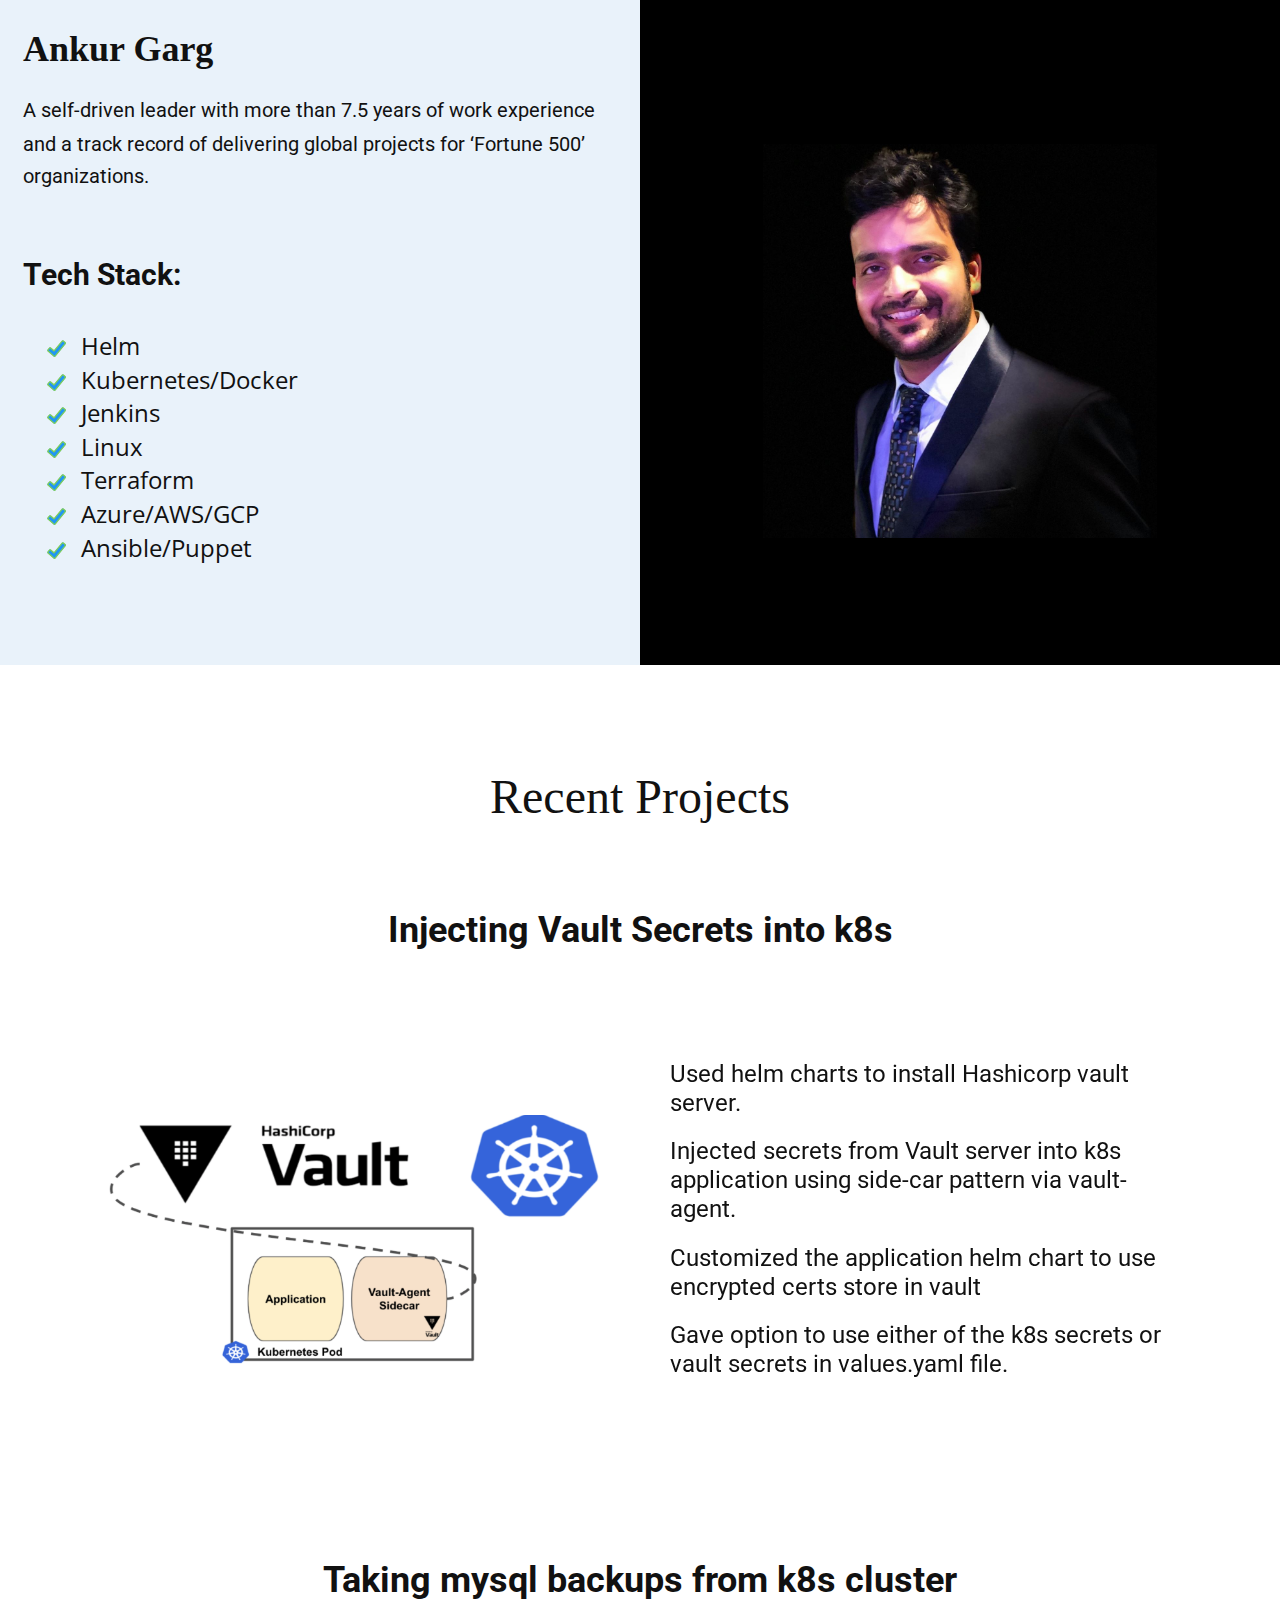
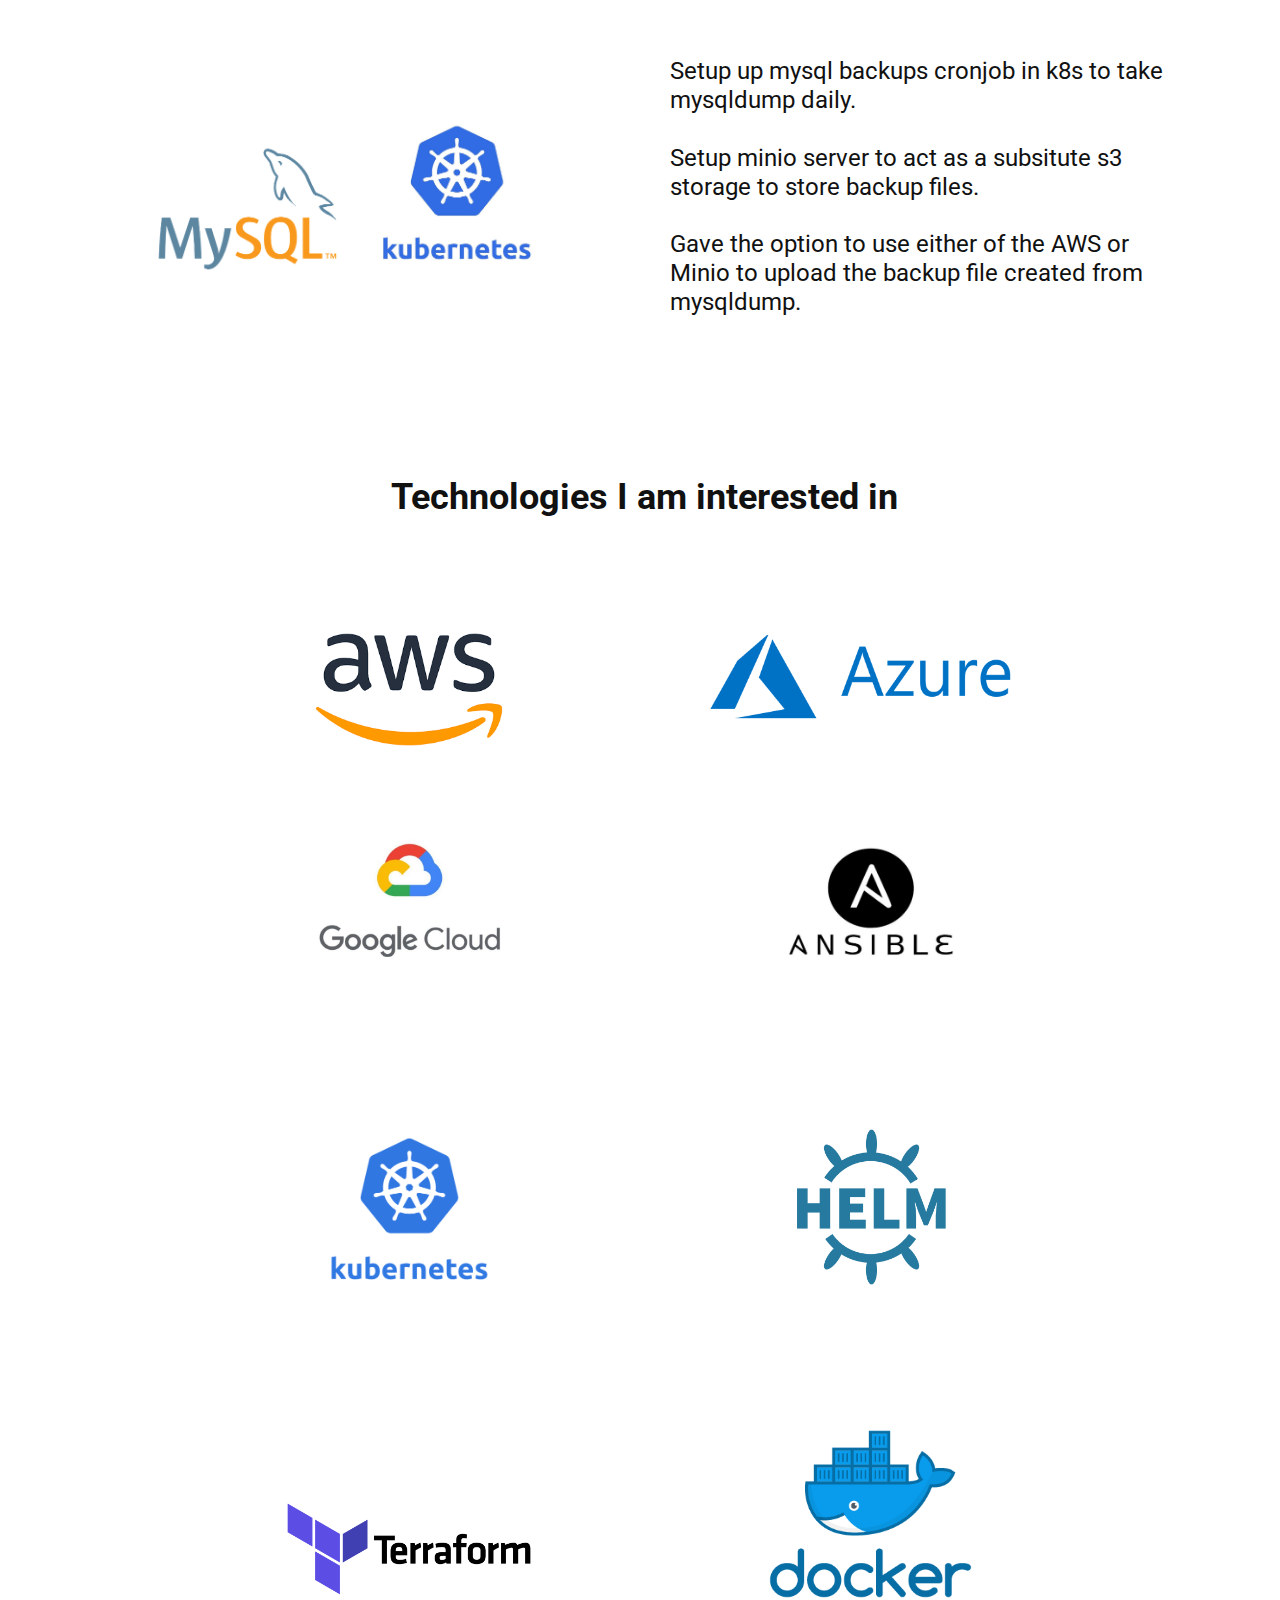
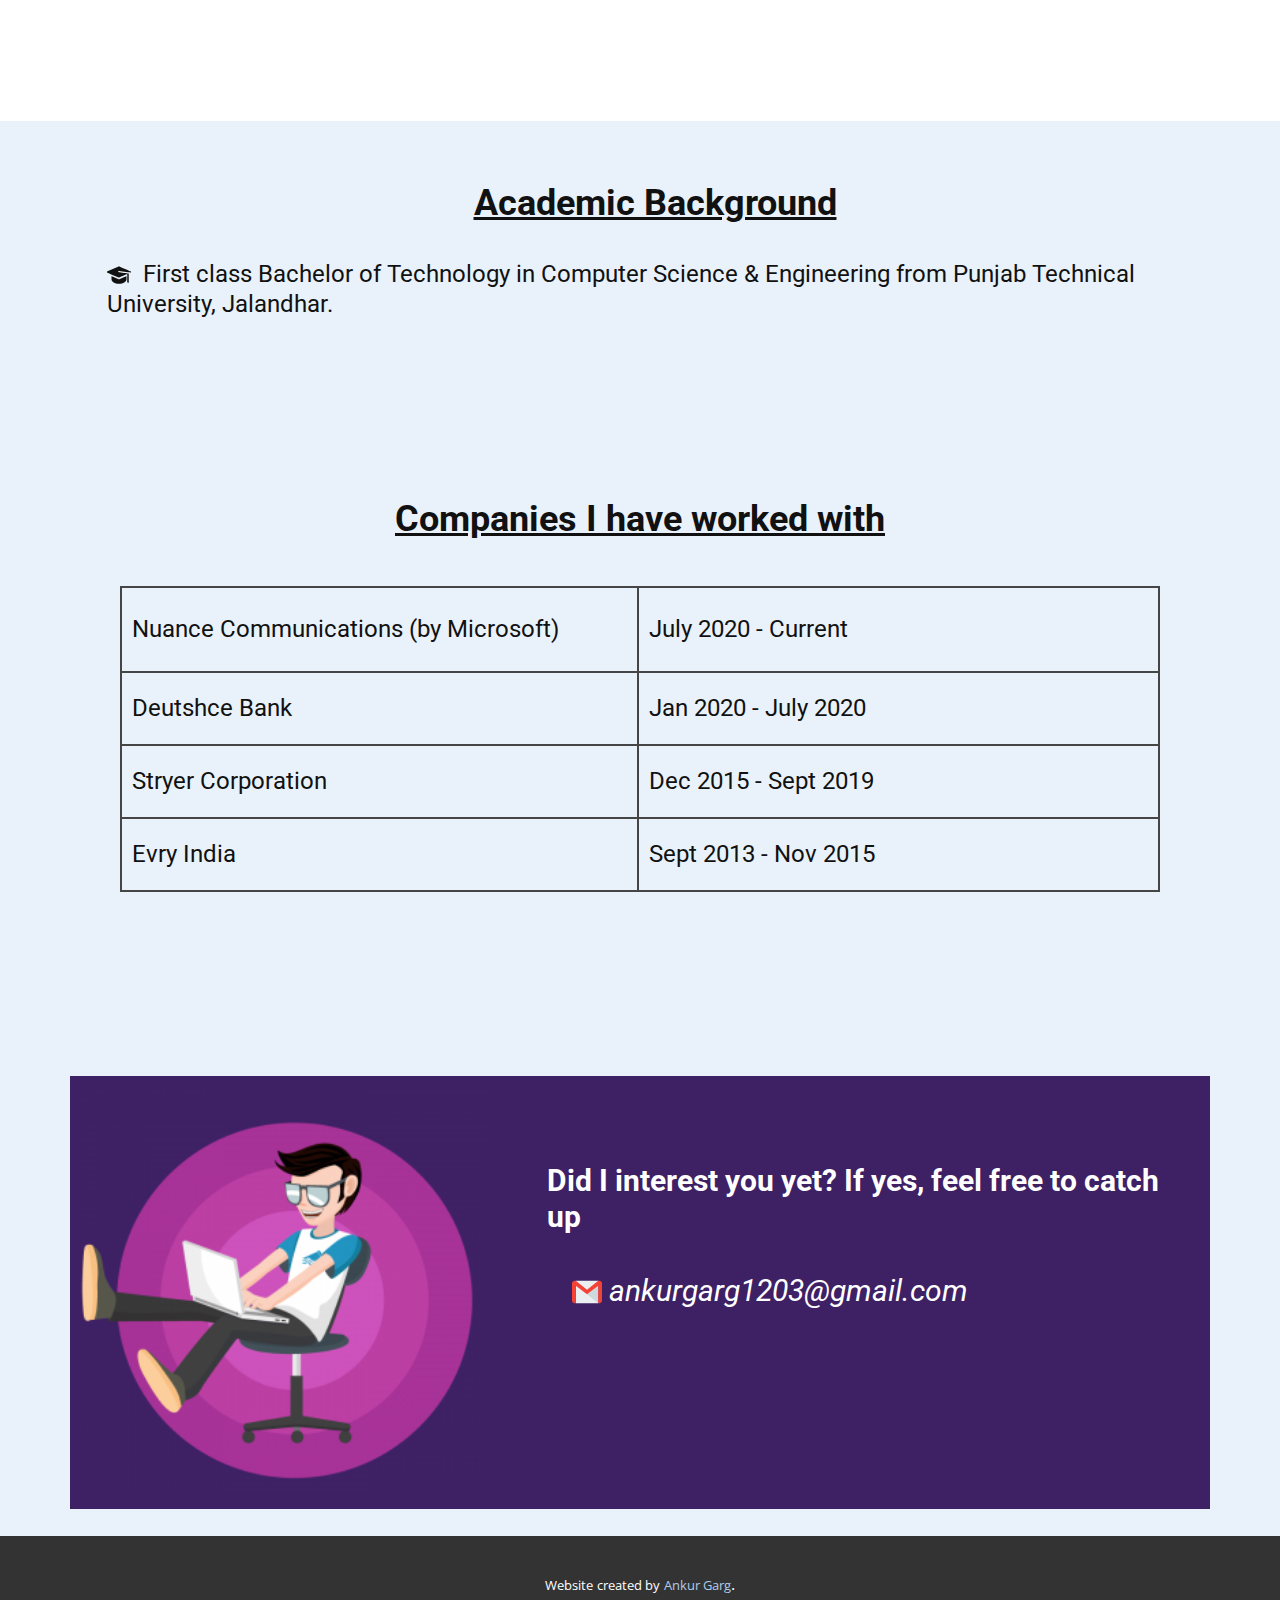
==== commit 54543ba6: "changing index.html" ====
--- a/index.html
+++ b/index.html
@@ -324,14 +324,13 @@
     
     
     <section class="u-backlink u-clearfix u-grey-80">
-      <a class="u-link" href="https://nicepage.com/website-templates" target="_blank">
-        <span>Website Templates</span>
+        <span>Website</span>
       </a>
       <p class="u-text">
-        <span>created with</span>
+        <span>created by</span>
       </p>
-      <a class="u-link" href="https://nicepage.com/" target="_blank">
-        <span>Website Builder Software</span>
+      <a class="u-text">
+        <span>Ankur Garg</span>
       </a>. 
     </section>
   </body>
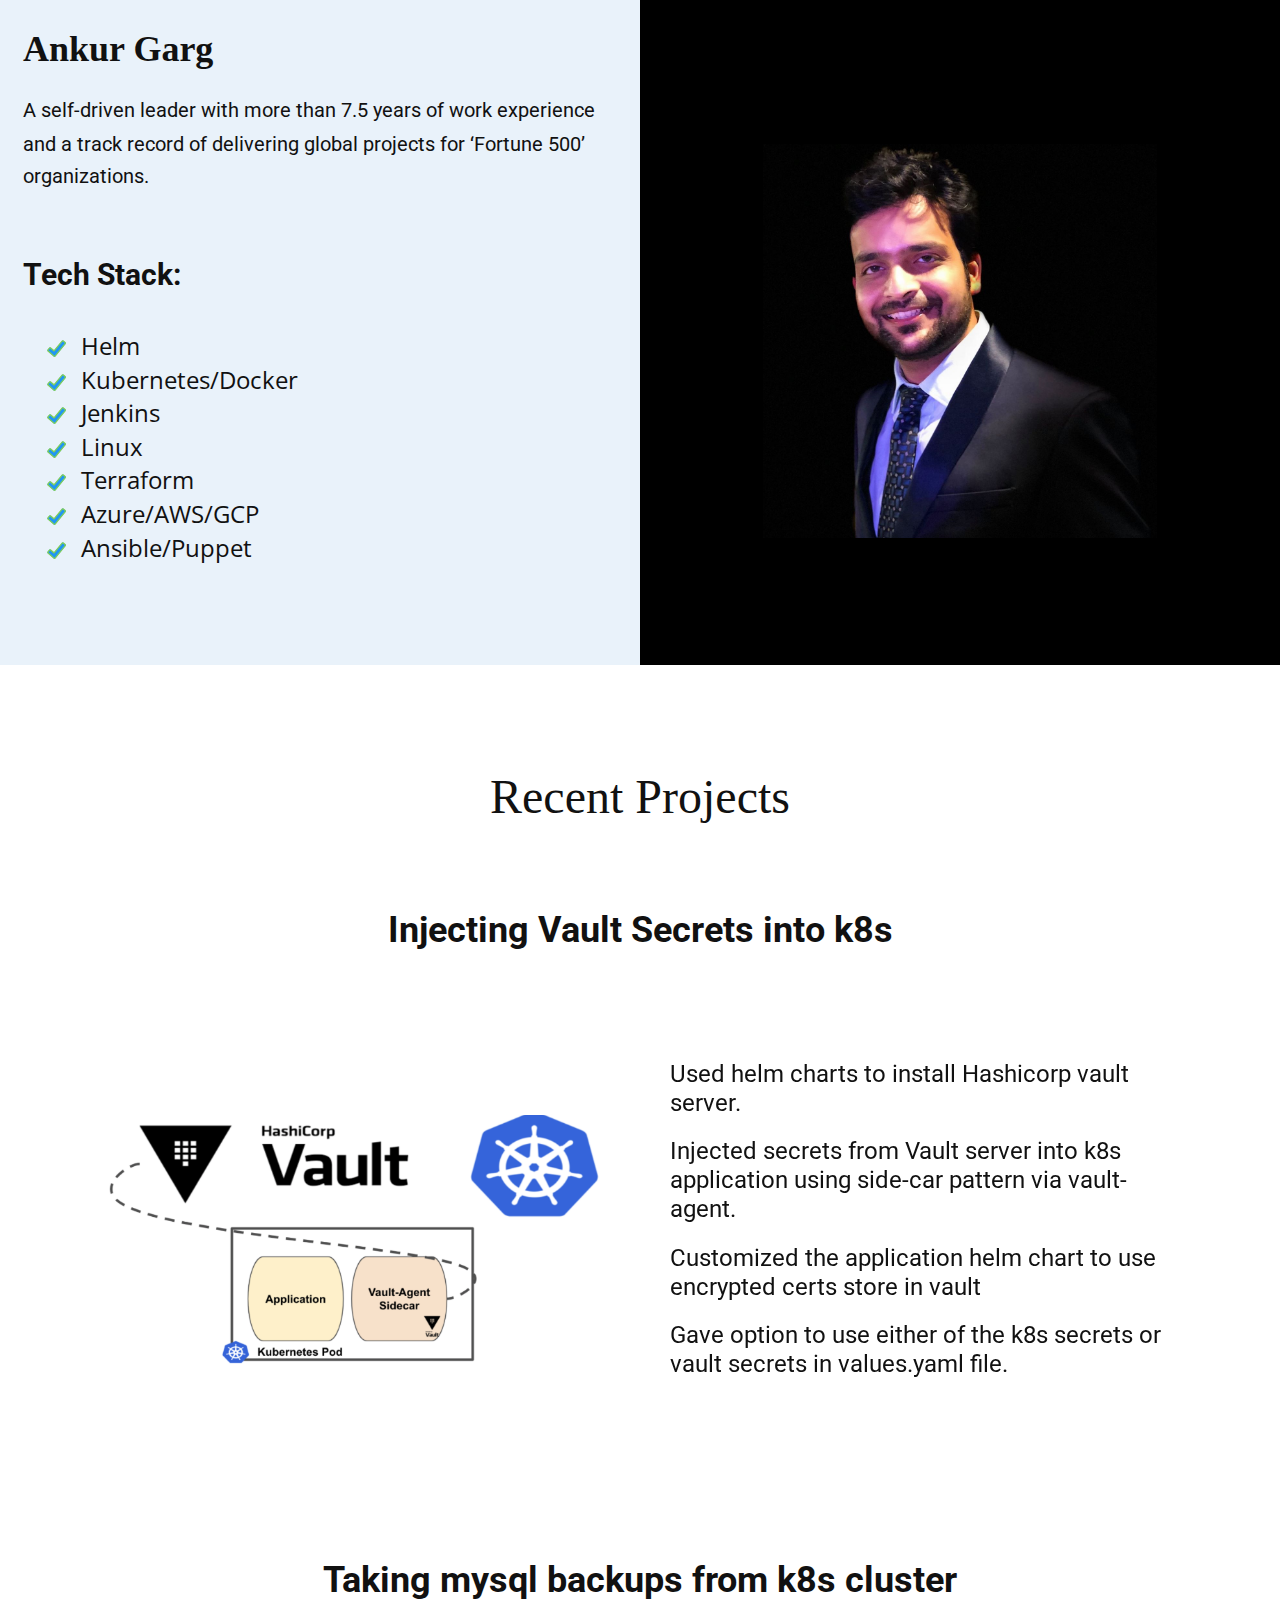
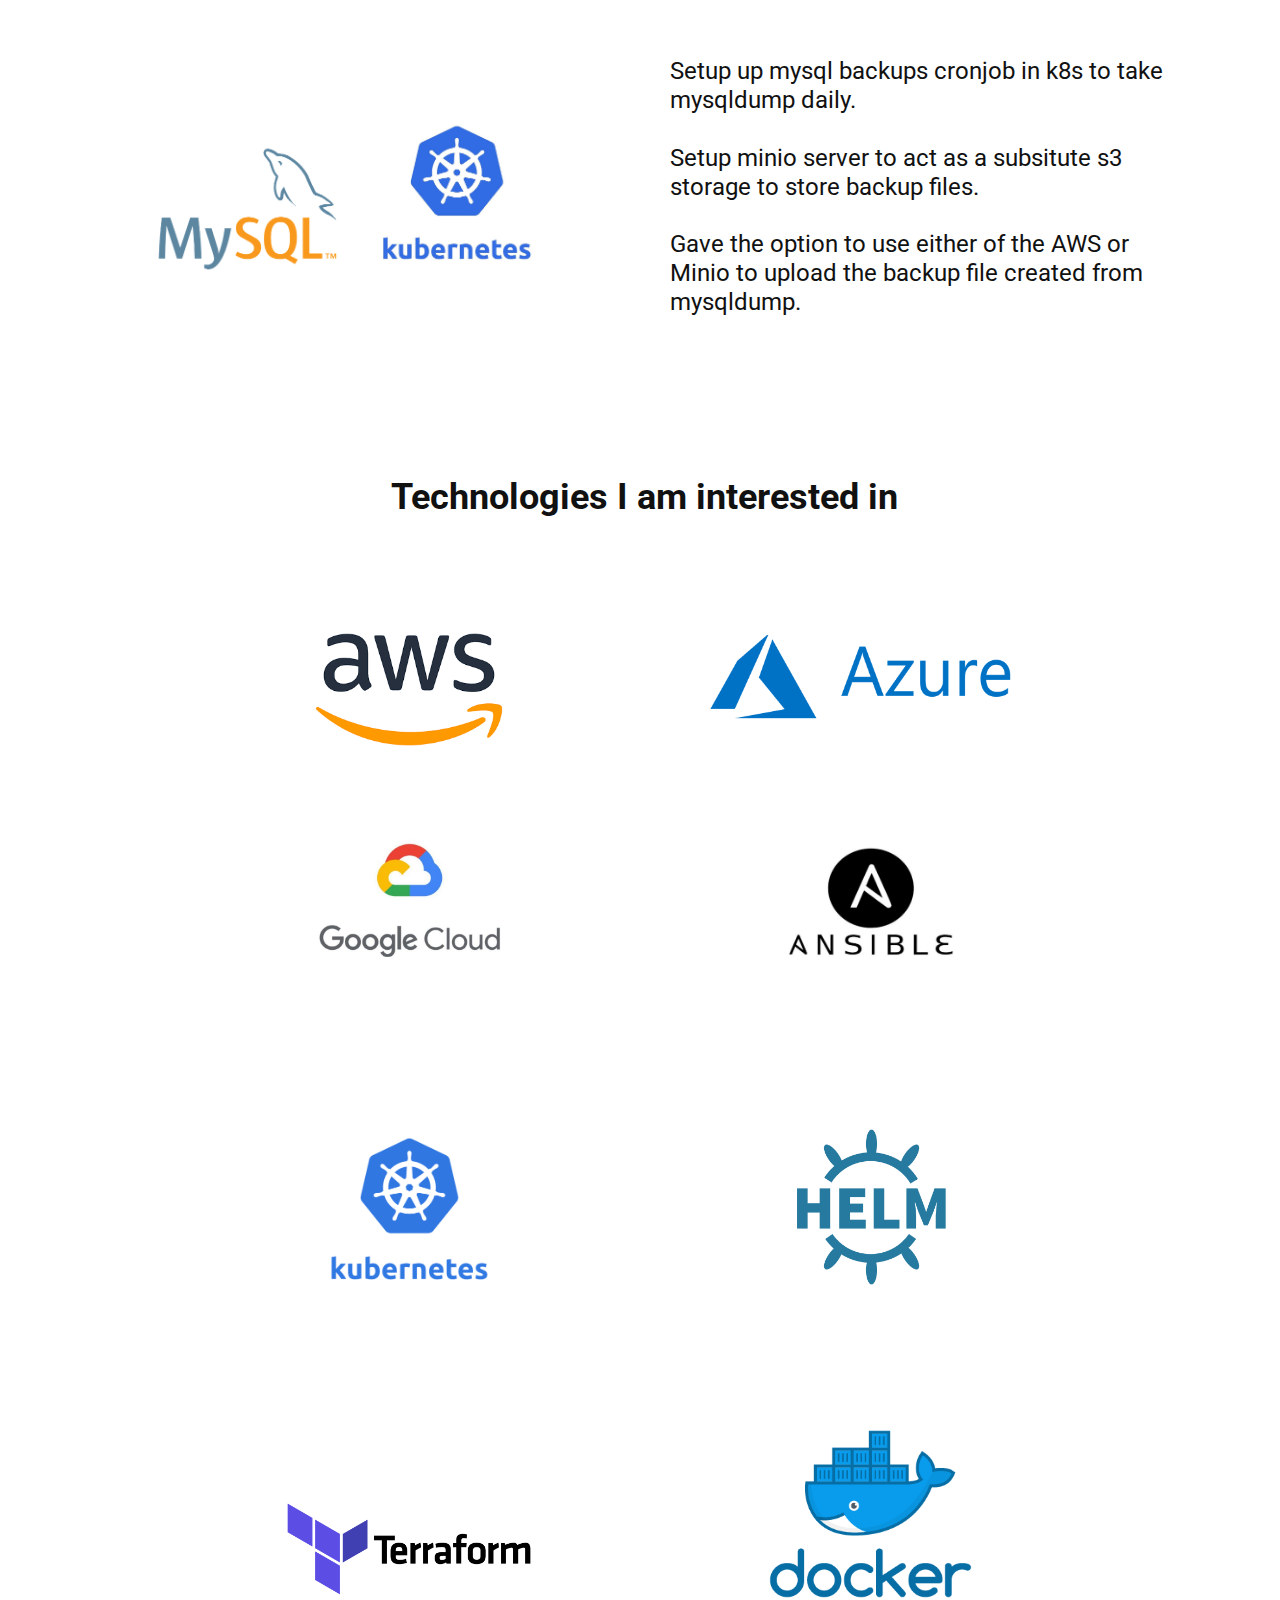
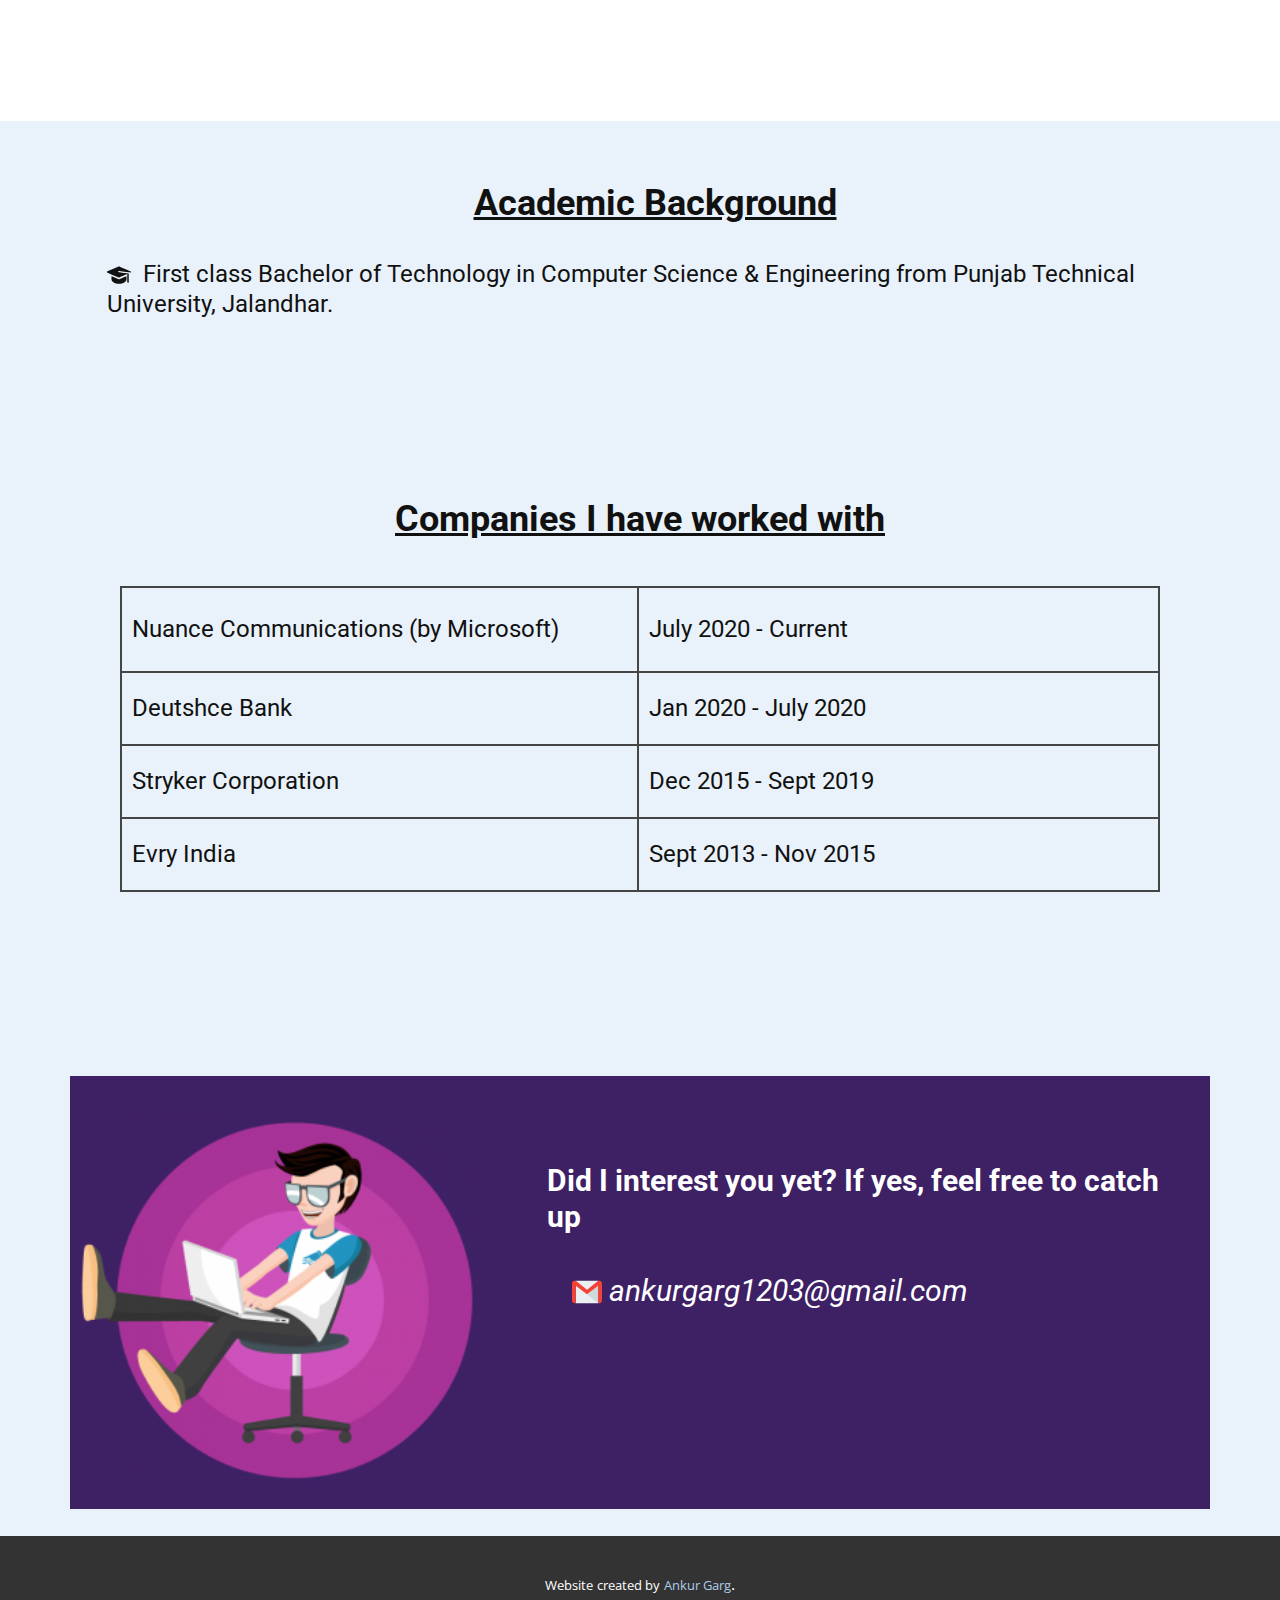
==== commit 736b560d: "typo in company name stryker" ====
--- a/index.html
+++ b/index.html
@@ -285,7 +285,7 @@
                 <td class="u-border-2 u-border-grey-dark-1 u-table-cell">Jan 2020 - July 2020</td>
               </tr>
               <tr style="height: 73px;">
-                <td class="u-border-2 u-border-grey-dark-1 u-table-cell">Stryer Corporation</td>
+                <td class="u-border-2 u-border-grey-dark-1 u-table-cell">Stryker Corporation</td>
                 <td class="u-border-2 u-border-grey-dark-1 u-table-cell">Dec 2015 - Sept 2019</td>
               </tr>
               <tr style="height: 73px;">
@@ -334,4 +334,4 @@
       </a>. 
     </section>
   </body>
-</html>+</html>
